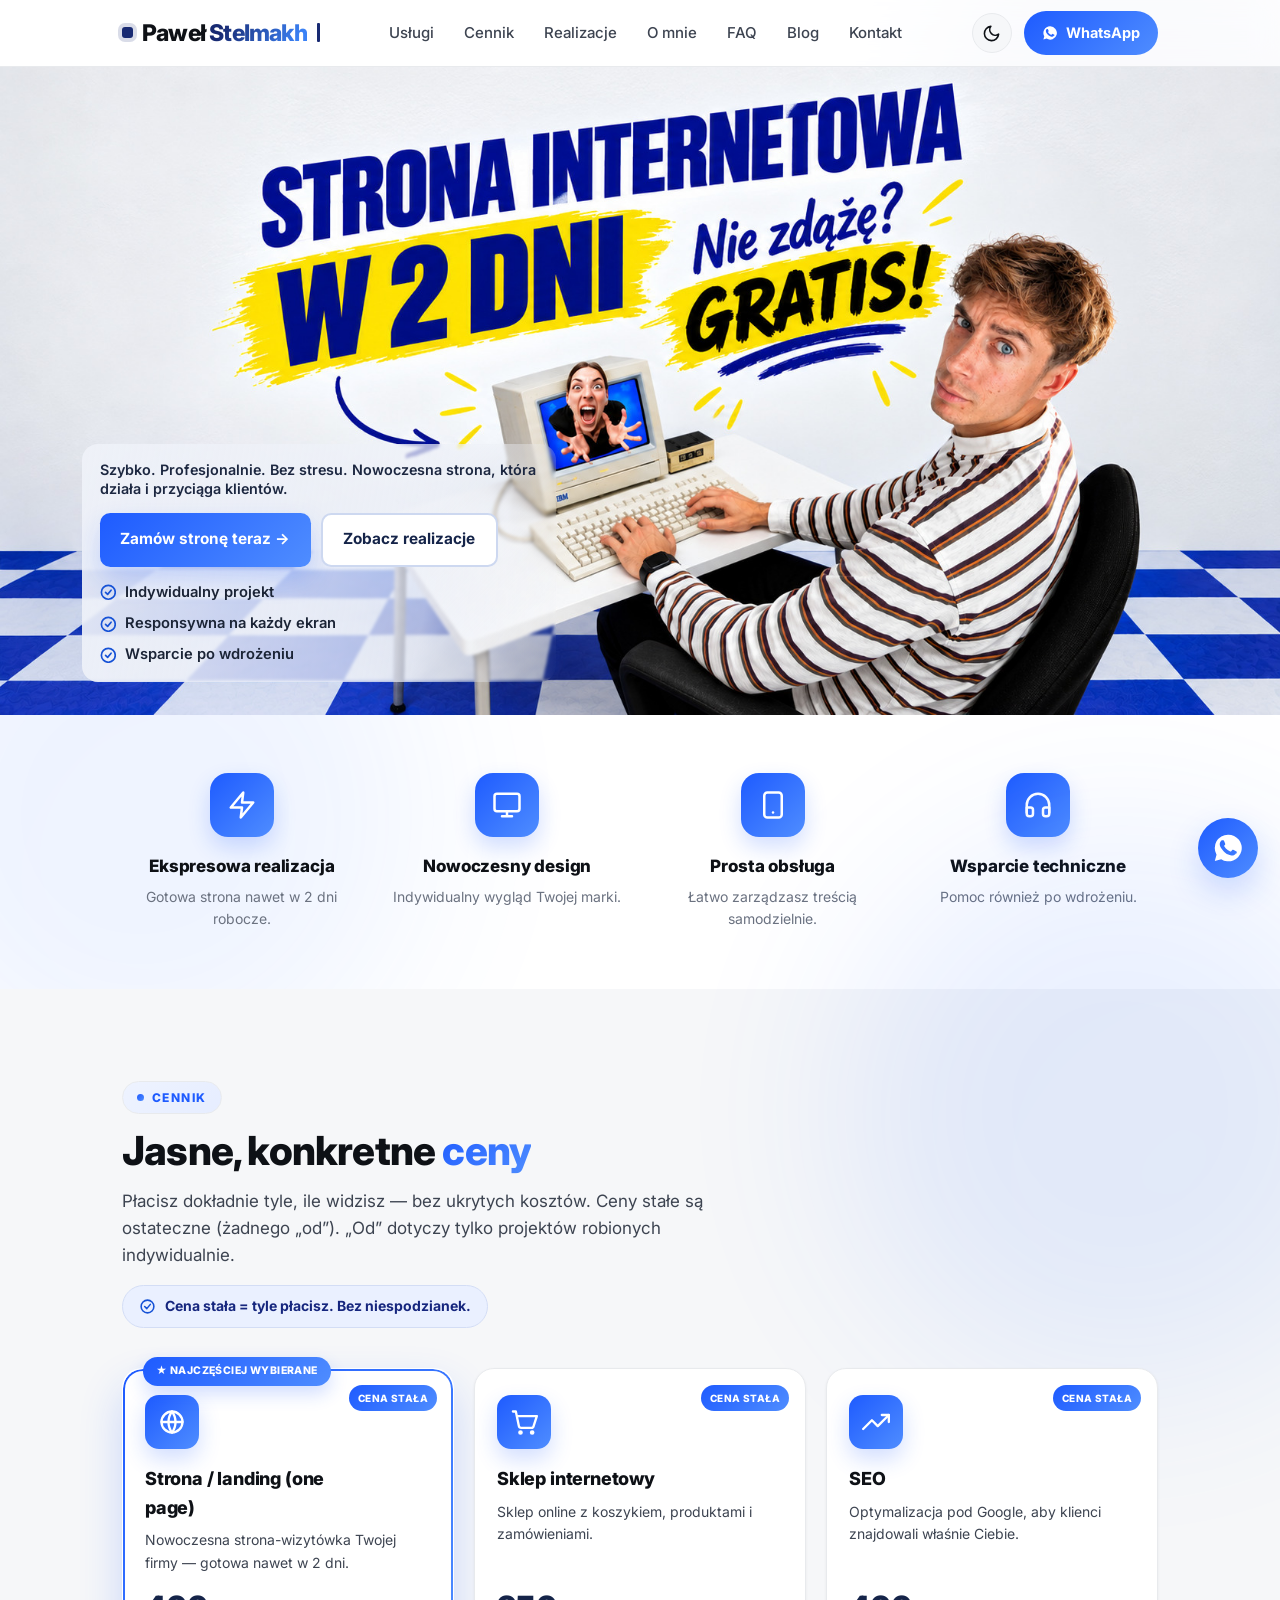
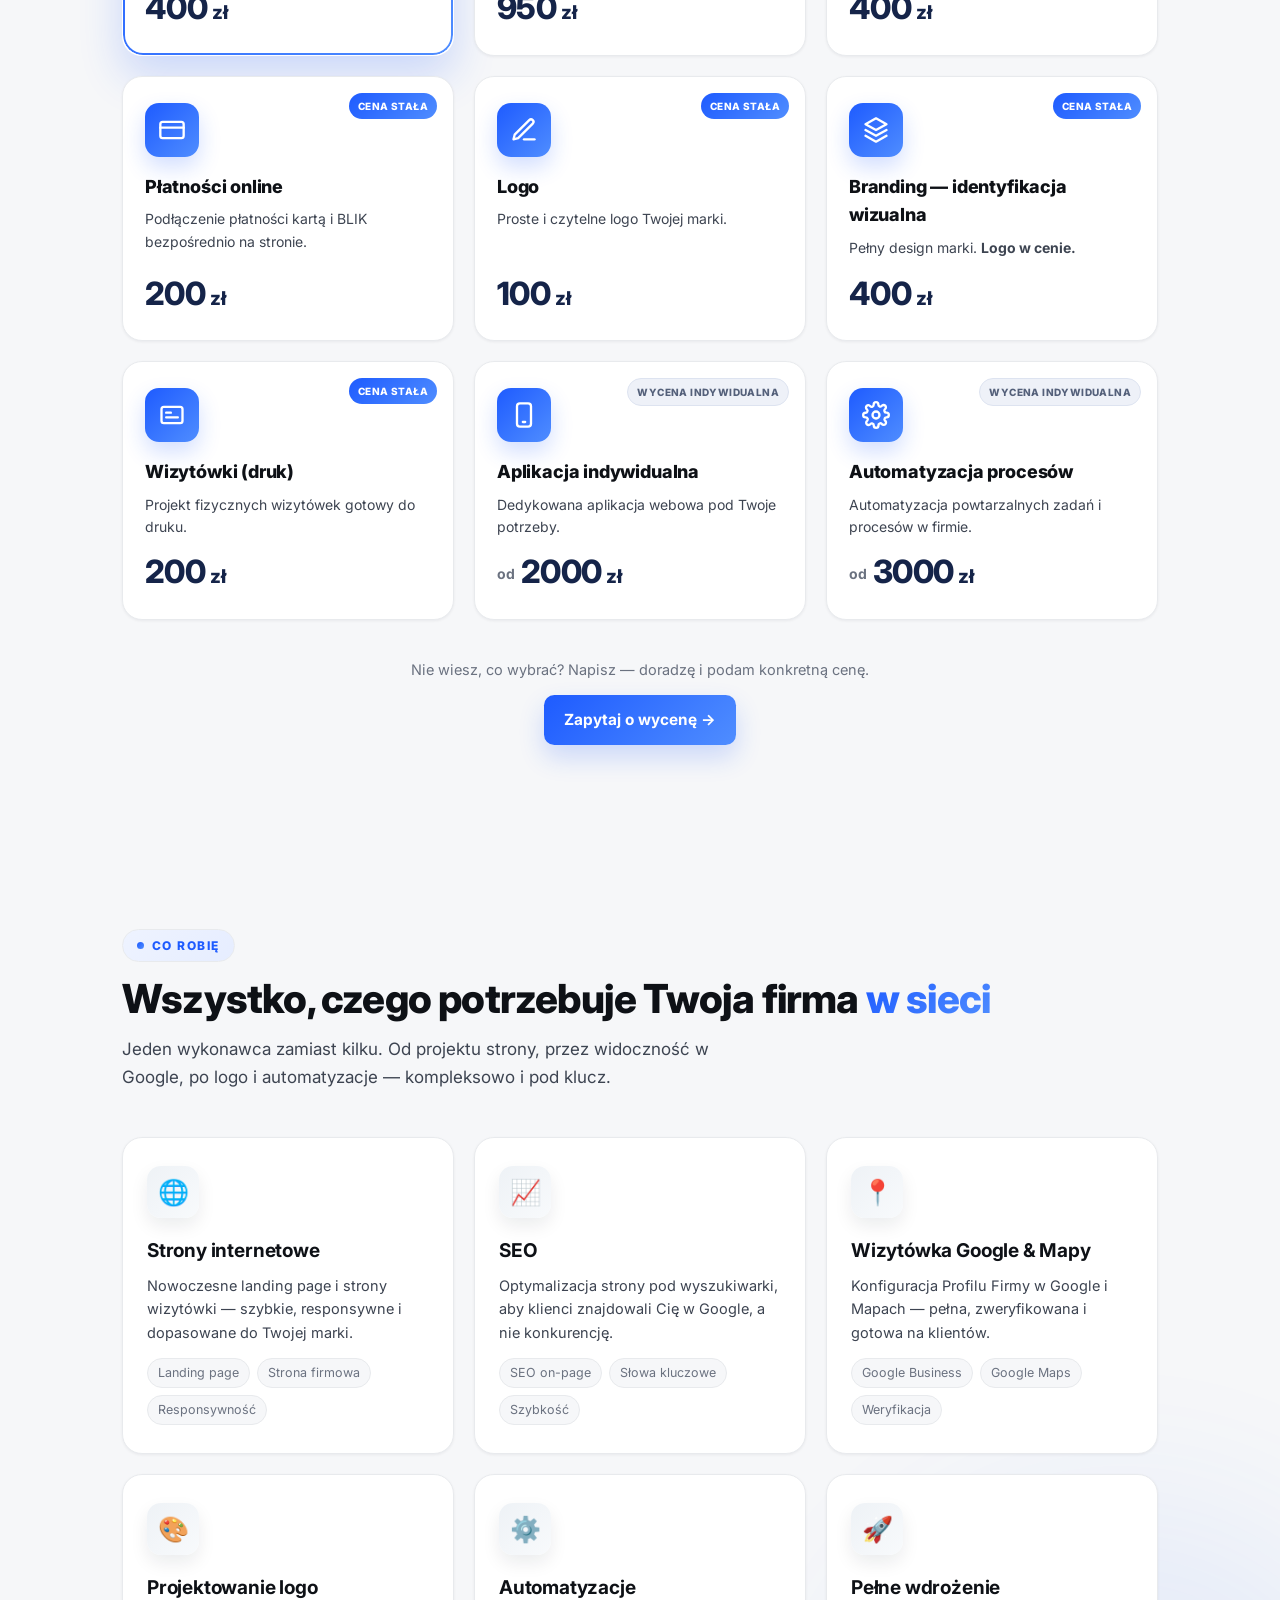
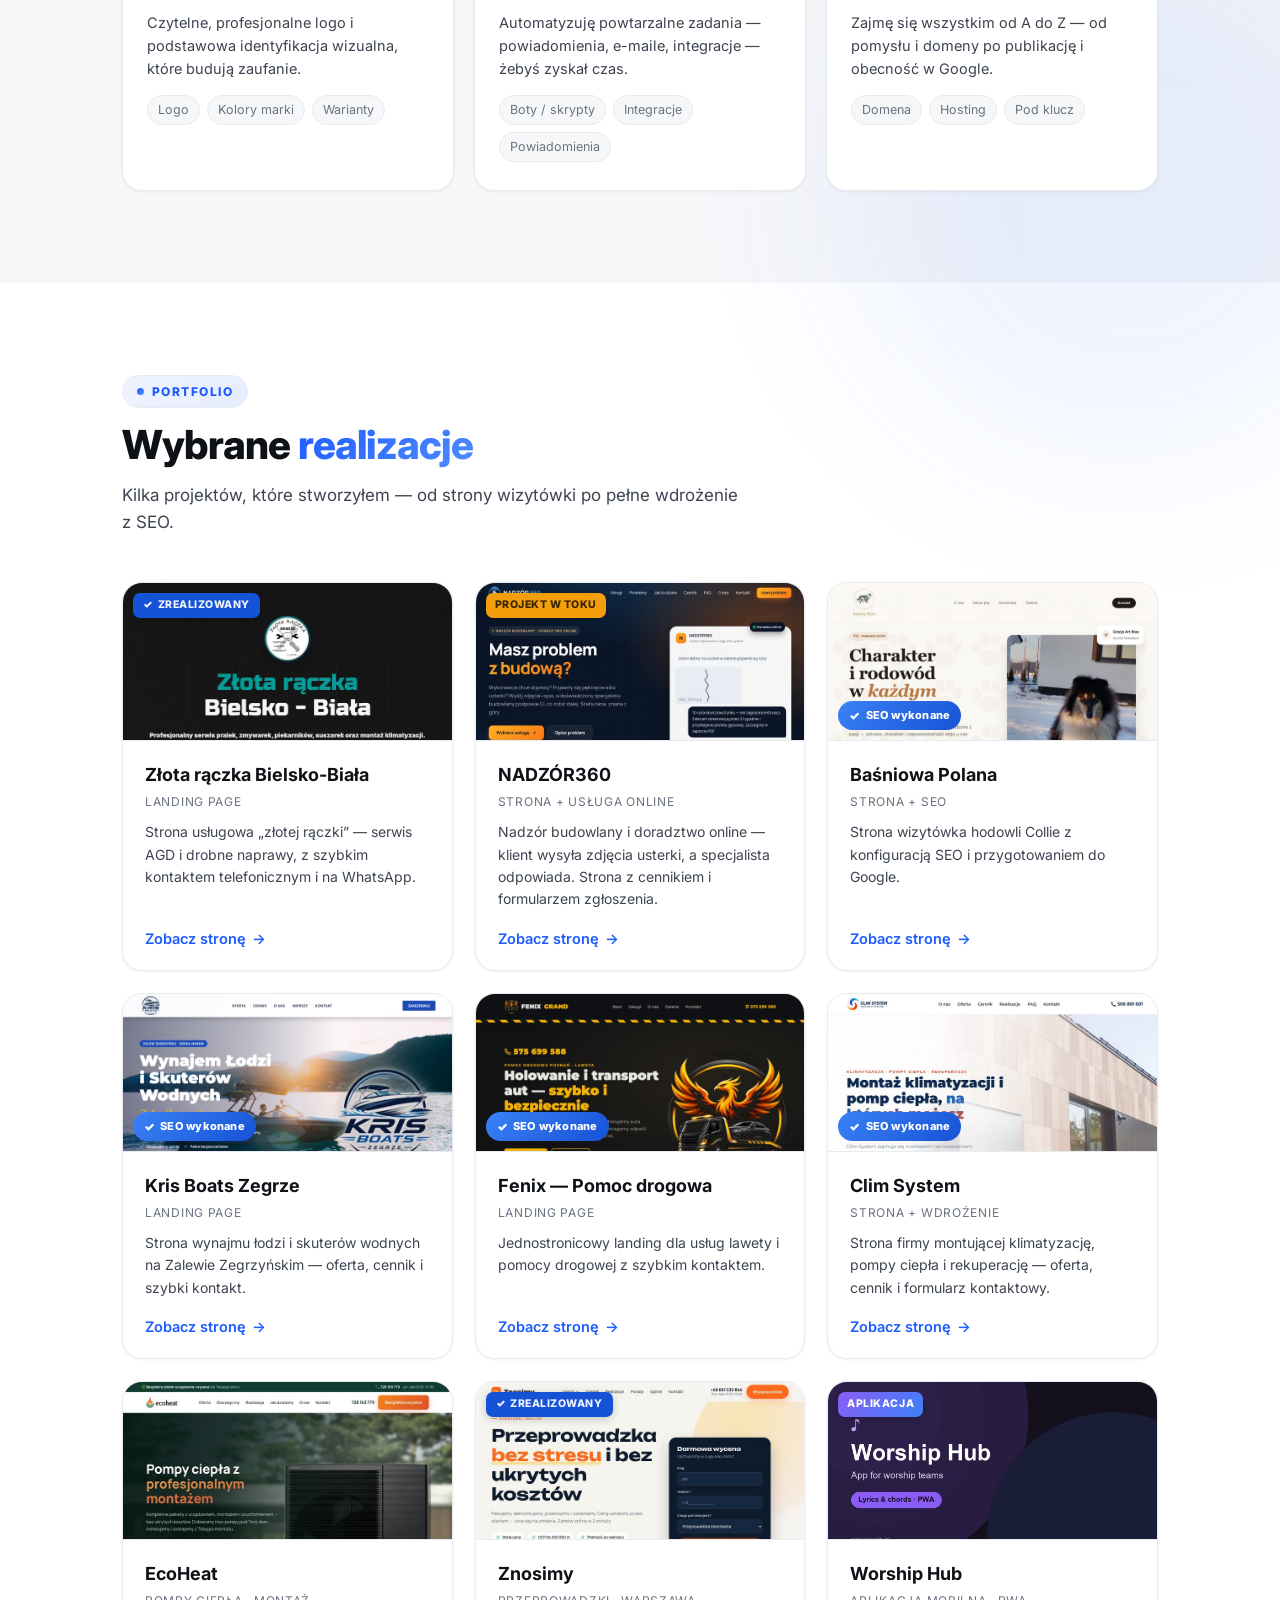
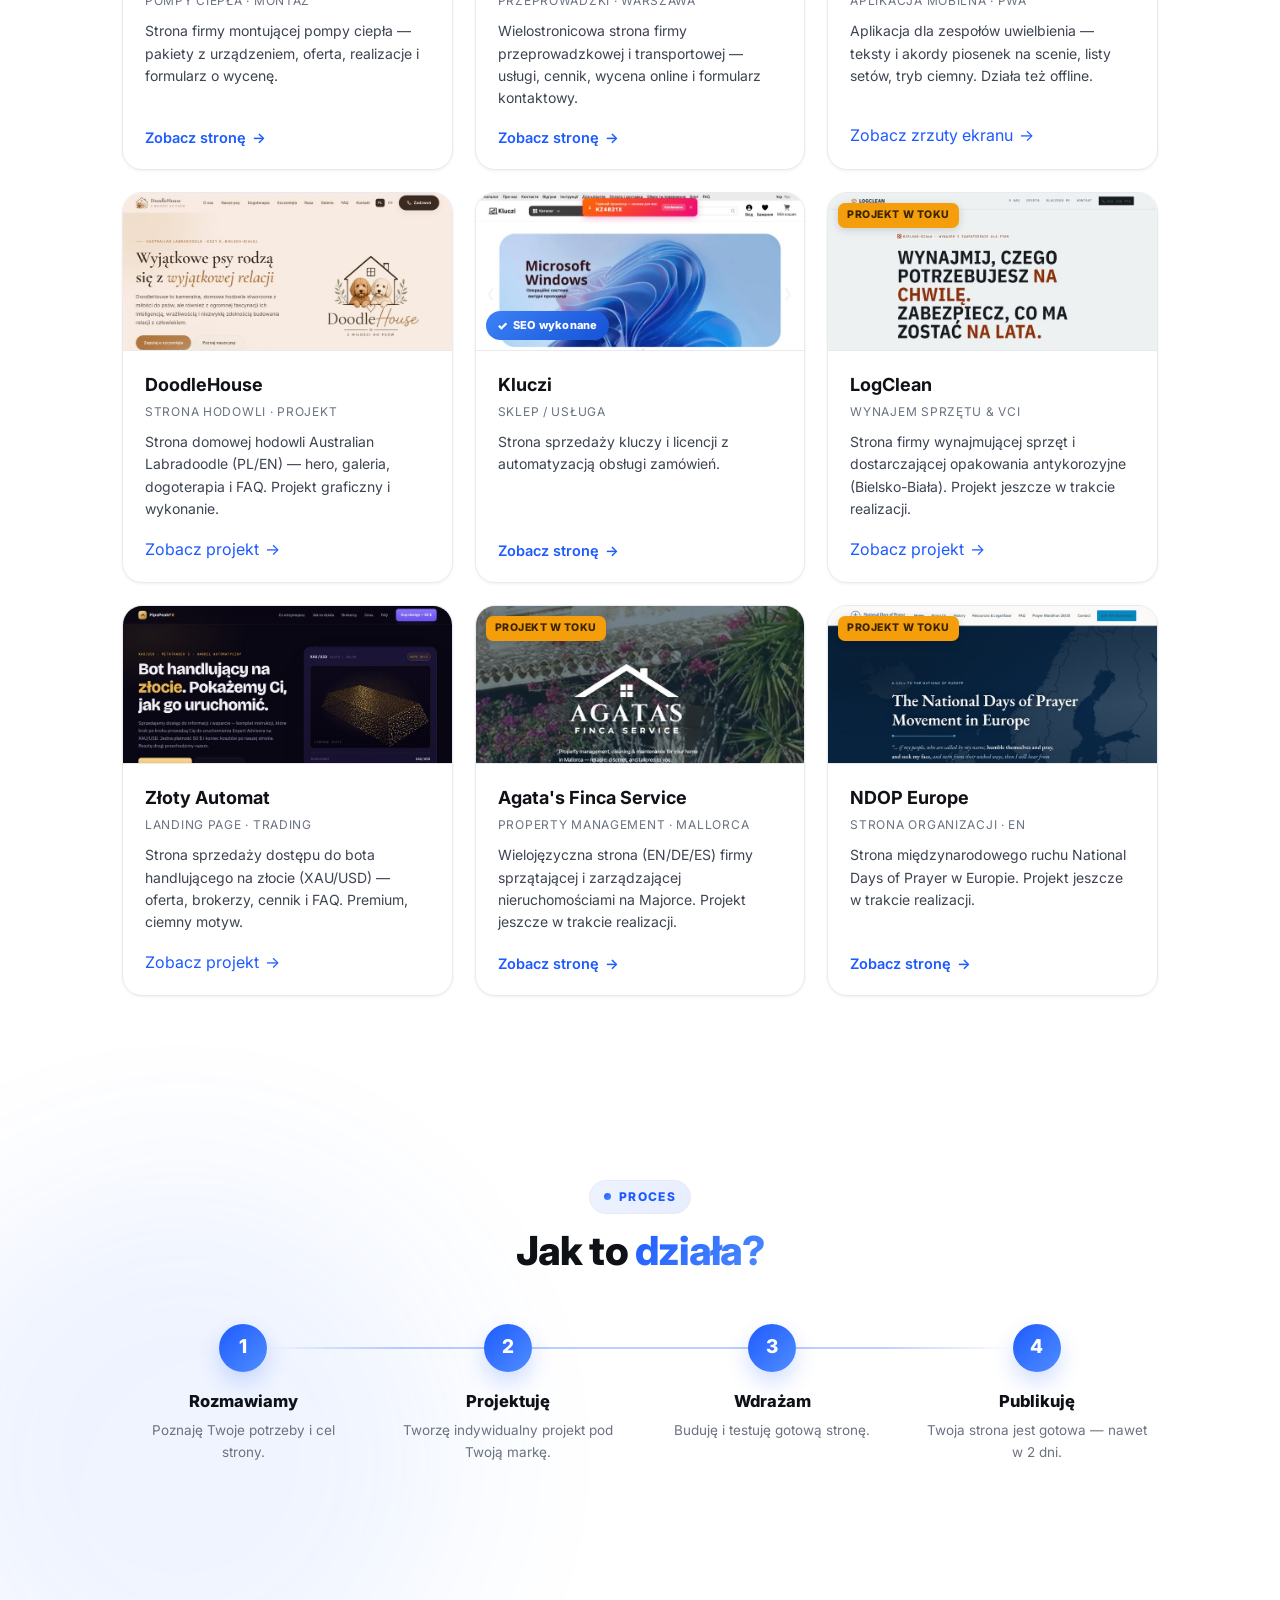
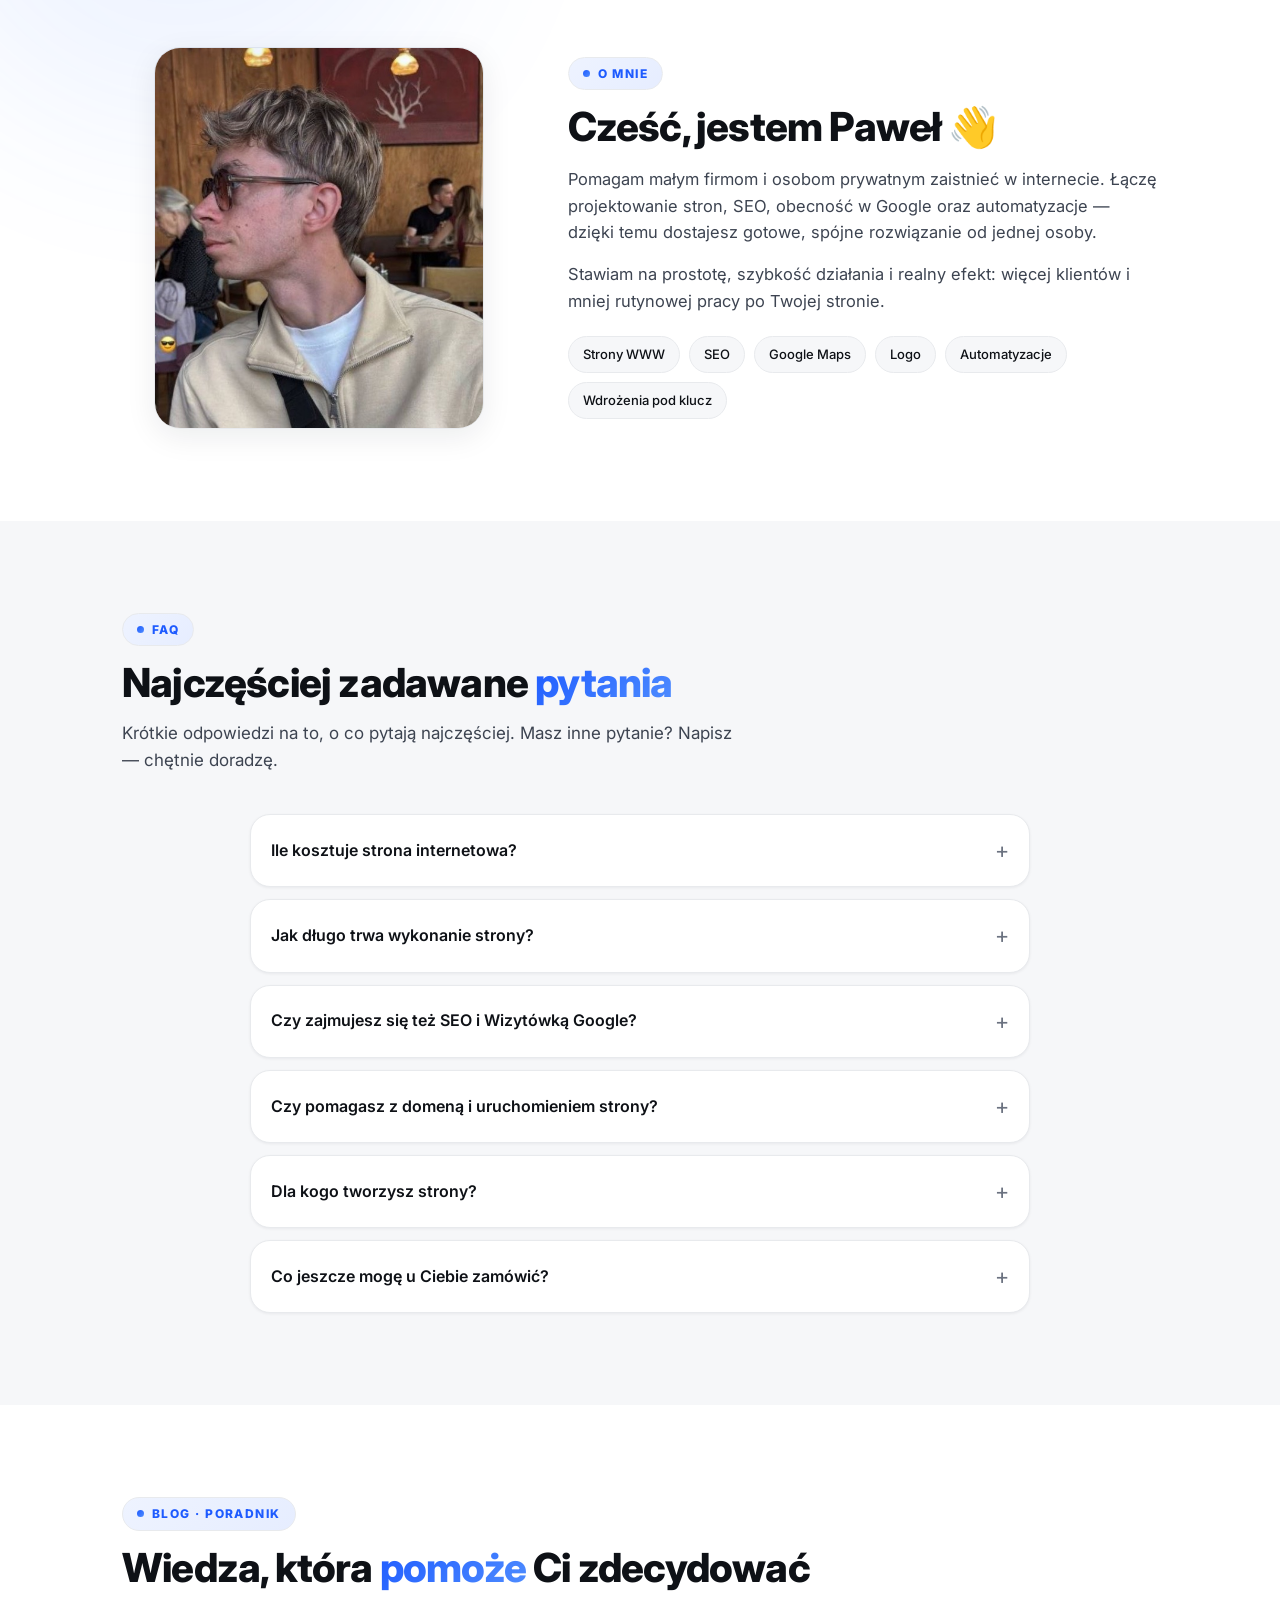
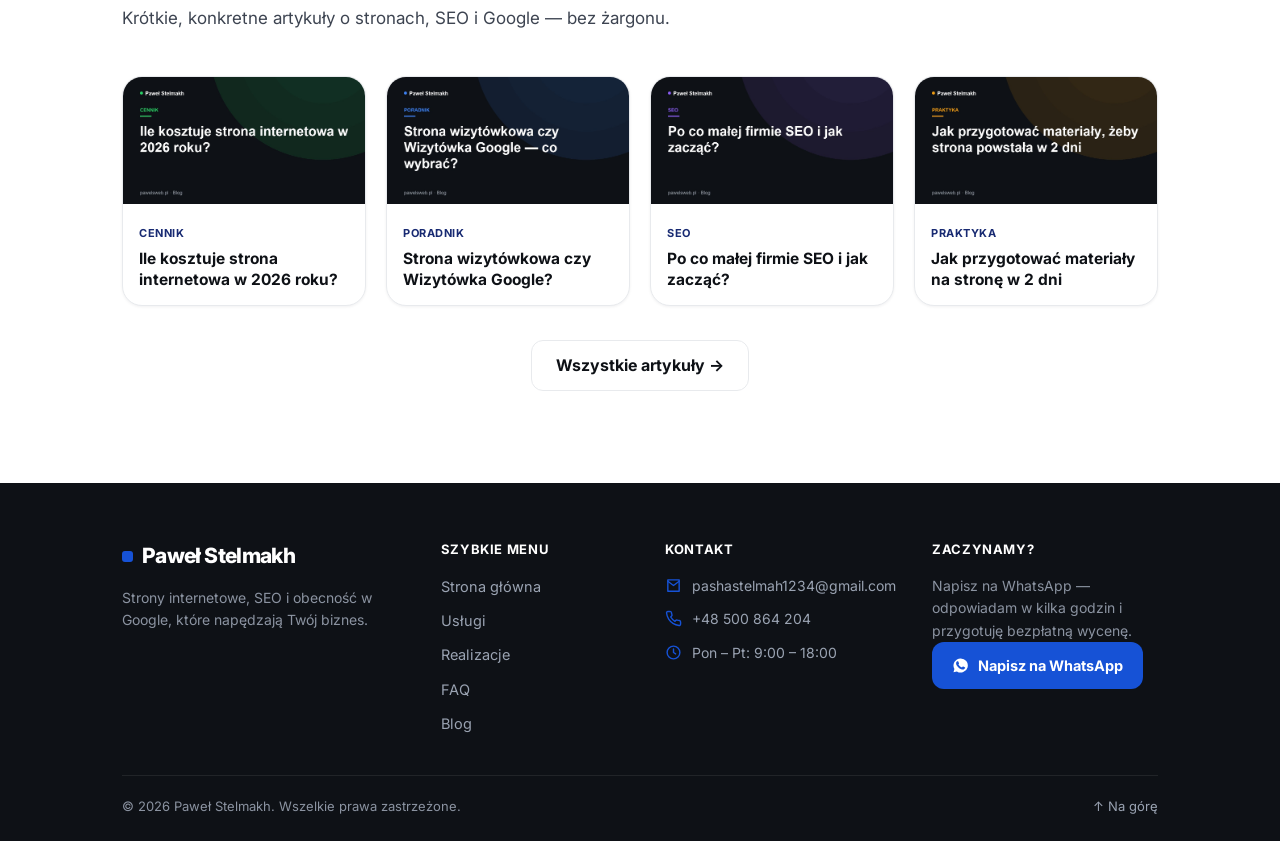
==== index.html @ 6e5b5b0d "Portfolio: dodaj 2 realizacje — Złota rączka Bielsko-Biała (Zrealizowany) i NADZÓR360 (Projekt w tok" ====
<!DOCTYPE html>
<html lang="pl">
<head>
<meta charset="UTF-8">
<meta name="viewport" content="width=device-width, initial-scale=1.0">
<title>Paweł — Strony internetowe, SEO, Google, Logo &amp; Automatyzacje</title>
<meta name="description" content="Tworzę nowoczesne strony internetowe, konfiguruję SEO i Wizytówkę Google, projektuję logo i wdrażam automatyzacje dla firm. Strona gotowa w 2 dni robocze — albo gratis.">
<meta name="author" content="Paweł">
<meta name="robots" content="index, follow, max-image-preview:large">
<meta name="theme-color" content="#0e1116">
<meta name="keywords" content="strony internetowe, tworzenie stron, landing page, SEO, Wizytówka Google, Profil Firmy Google, projektowanie logo, automatyzacje, strona wizytówkowa">
<meta name="googlebot" content="index, follow, max-snippet:-1, max-image-preview:large, max-video-preview:-1">
<meta name="geo.region" content="PL">
<meta name="geo.placename" content="Polska">
<link rel="canonical" href="https://pawelsweb.pl/">

<!-- Favicon -->
<link rel="icon" type="image/png" sizes="32x32" href="favicon-32.png">
<link rel="icon" type="image/png" sizes="192x192" href="favicon-192.png">
<link rel="apple-touch-icon" href="apple-touch-icon.png">
<link rel="manifest" href="site.webmanifest">

<!-- Open Graph -->
<meta property="og:type" content="website">
<meta property="og:url" content="https://pawelsweb.pl/">
<meta property="og:site_name" content="Paweł — Strony internetowe">
<meta property="og:locale" content="pl_PL">
<meta property="og:title" content="Paweł — Strony internetowe, SEO, Google, Logo, Automatyzacje">
<meta property="og:description" content="Nowoczesne strony i kompleksowa obecność Twojej firmy w internecie. Strona gotowa w 2 dni robocze — albo gratis.">
<meta property="og:image" content="https://pawelsweb.pl/shots/og-image.jpg">
<meta property="og:image:width" content="1200">
<meta property="og:image:height" content="630">
<meta property="og:image:alt" content="Paweł — strony internetowe, SEO, Google, logo, automatyzacje">

<!-- Twitter -->
<meta name="twitter:card" content="summary_large_image">
<meta name="twitter:title" content="Paweł — Strony internetowe, SEO, Google, Logo, Automatyzacje">
<meta name="twitter:description" content="Nowoczesne strony i kompleksowa obecność Twojej firmy w internecie. Strona w 2 dni robocze — albo gratis.">
<meta name="twitter:image" content="https://pawelsweb.pl/shots/og-image.jpg">

<link rel="preconnect" href="https://fonts.googleapis.com">
<link rel="preconnect" href="https://fonts.gstatic.com" crossorigin>
<link href="https://fonts.googleapis.com/css2?family=Inter:wght@400;500;600;700;800&display=swap" rel="stylesheet">

<script>
  // ustaw motyw przed renderem (bez migotania)
  (function(){
    try{
      var t = localStorage.getItem('theme');
      if(!t) t = window.matchMedia('(prefers-color-scheme: dark)').matches ? 'dark' : 'light';
      document.documentElement.setAttribute('data-theme', t);
    }catch(e){ document.documentElement.setAttribute('data-theme','light'); }
  })();
</script>

<style>
  :root{
    --bg:#ffffff;
    --bg-alt:#f6f7f9;
    --ink:#0e1116;
    --ink-soft:#3d4451;
    --muted:#6b7280;
    --border:#e8eaed;
    --brand:#111827;
    --accent:#182a72;        /* niebieski z banera */
    --accent-ink:#0e1116;
    --radius:18px;
    --shadow-sm:0 1px 3px rgba(16,24,40,.06);
    --shadow:0 8px 30px rgba(16,24,40,.08);
    --shadow-lg:0 20px 50px rgba(16,24,40,.12);
    --max:1080px;
  }

  *{box-sizing:border-box;margin:0;padding:0}
  html{scroll-behavior:smooth}
  body{
    font-family:'Inter',-apple-system,BlinkMacSystemFont,'Segoe UI',sans-serif;
    color:var(--ink);
    background:var(--bg);
    line-height:1.6;
    -webkit-font-smoothing:antialiased;
  }
  a{color:inherit;text-decoration:none}
  img{max-width:100%;display:block}
  .container{max-width:var(--max);margin:0 auto;padding:0 22px}
  section{padding:92px 0}

  .eyebrow{
    display:inline-block;font-size:13px;font-weight:600;letter-spacing:.14em;
    text-transform:uppercase;color:var(--muted);margin-bottom:14px;
  }
  h2.title{font-size:clamp(28px,4vw,40px);font-weight:800;letter-spacing:-.02em;line-height:1.15}
  .lead{color:var(--ink-soft);font-size:17px;max-width:620px;margin-top:14px}

  /* ---------- NAV ---------- */
  header.nav{
    position:sticky;top:0;z-index:50;
    background:rgba(255,255,255,.75);
    backdrop-filter:saturate(180%) blur(14px);
    border-bottom:1px solid var(--border);
  }
  .nav-inner{display:flex;align-items:center;justify-content:space-between;height:66px}
  .brand{font-weight:800;font-size:23px;letter-spacing:-.035em;display:flex;align-items:center;gap:9px;font-feature-settings:"ss01"}
  .brand .dot{width:11px;height:11px;border-radius:3px;background:var(--accent);box-shadow:0 0 0 4px rgba(24,42,114,.16);transform:rotate(0deg);transition:transform .3s}
  .brand:hover .dot{transform:rotate(45deg)}
  .brand .name .sur{background:linear-gradient(115deg,#182a72 15%,#3b82f6 90%);-webkit-background-clip:text;background-clip:text;color:transparent}
  .brand .caret{width:3px;height:19px;border-radius:1px;background:var(--accent);margin-left:1px;animation:caretBlink 1.15s infinite}
  @keyframes caretBlink{0%,46%{opacity:1}54%,100%{opacity:0}}
  @media (prefers-reduced-motion: reduce){.brand .caret{animation:none;opacity:1}}
  .nav-links{display:flex;gap:30px;font-size:15px;font-weight:500}
  .nav-links a{color:var(--ink-soft);transition:color .15s}
  .nav-links a:hover{color:var(--ink)}
  .nav-cta{
    display:inline-flex;align-items:center;gap:8px;
    background:var(--accent);color:#ffffff;font-weight:700;font-size:14.5px;
    padding:10px 18px;border-radius:999px;transition:transform .15s,box-shadow .15s;
  }
  .nav-cta:hover{transform:translateY(-1px);box-shadow:0 8px 20px rgba(24,42,114,.35)}
  @media(max-width:760px){.nav-links{display:none}}

  /* ---------- HERO ---------- */
  .hero{padding:96px 0 84px;position:relative;overflow:hidden}
  .hero::before{
    content:"";position:absolute;inset:0;z-index:-1;
    background:
      radial-gradient(60% 60% at 80% 0%, rgba(24,42,114,.10), transparent 60%),
      radial-gradient(50% 50% at 0% 20%, rgba(59,130,246,.08), transparent 60%);
  }
  .hero-grid{display:grid;grid-template-columns:1.15fr .85fr;gap:48px;align-items:center}
  .badge{
    display:inline-flex;align-items:center;gap:8px;font-size:13px;font-weight:600;
    color:var(--ink-soft);background:var(--bg-alt);border:1px solid var(--border);
    padding:7px 14px;border-radius:999px;margin-bottom:22px;
  }
  .badge .pulse{width:8px;height:8px;border-radius:50%;background:var(--accent);box-shadow:0 0 0 0 rgba(24,42,114,.6);animation:pulse 2s infinite}
  @keyframes pulse{70%{box-shadow:0 0 0 8px rgba(24,42,114,0)}100%{box-shadow:0 0 0 0 rgba(24,42,114,0)}}

  .hero h1{font-size:clamp(34px,5.4vw,58px);font-weight:800;letter-spacing:-.03em;line-height:1.05}
  .hero h1 .hl{background:linear-gradient(120deg,#111827,#182a72);-webkit-background-clip:text;background-clip:text;color:transparent}
  .hero p.sub{color:var(--ink-soft);font-size:18px;margin-top:20px;max-width:520px}

  .hero-actions{display:flex;flex-wrap:wrap;gap:14px;margin-top:32px}
  .btn{
    display:inline-flex;align-items:center;gap:10px;font-weight:700;font-size:16px;
    padding:15px 26px;border-radius:14px;transition:transform .15s,box-shadow .15s;
  }
  .btn-primary{background:var(--accent);color:#ffffff}
  .btn-primary:hover{transform:translateY(-2px);box-shadow:0 12px 28px rgba(24,42,114,.4)}
  .btn-ghost{background:var(--bg-alt);color:var(--ink);border:1px solid var(--border)}
  .btn-ghost:hover{transform:translateY(-2px);box-shadow:var(--shadow-sm)}

  .hero-stats{display:flex;gap:34px;margin-top:40px}
  .hero-stats .n{font-size:26px;font-weight:800;letter-spacing:-.02em}
  .hero-stats .l{font-size:13px;color:var(--muted)}

  .hero-card{
    background:var(--bg);border:1px solid var(--border);border-radius:24px;
    box-shadow:var(--shadow-lg);padding:26px;transform:rotate(1.2deg);
  }
  .hero-card .row{display:flex;align-items:center;gap:13px;padding:13px 0;border-bottom:1px dashed var(--border)}
  .hero-card .row:last-child{border-bottom:0}
  .hero-card .ic{width:40px;height:40px;border-radius:11px;background:var(--bg-alt);display:flex;align-items:center;justify-content:center;font-size:19px;flex:none}
  .hero-card .rt{font-weight:600;font-size:15px}
  .hero-card .rd{font-size:12.5px;color:var(--muted)}
  @media(max-width:860px){
    .hero-grid{grid-template-columns:1fr}
    .hero-card{transform:none;margin-top:12px}
    .hero-stats{gap:26px}
  }

  /* ---------- HERO (nowy, grafika) ---------- */
  .hero-shell{max-width:1200px;margin:0 auto;padding:28px 20px 0}
  .hero-photo-full{width:100%;height:auto;display:block;border-radius:18px;box-shadow:0 12px 34px rgba(16,24,40,.12)}
  @media(max-width:600px){.hero-shell{padding:16px 14px 0}.hero-photo-full{border-radius:12px}}
  .hero-cta2{background:#182a72;padding:22px 0;margin-top:26px}
  .hero-cta2 .container{display:flex;align-items:center;justify-content:center;gap:18px;flex-wrap:wrap}
  .btn-sticker{display:inline-flex;align-items:center;gap:10px;background:#ffdd2d;color:#182a72;font-weight:800;font-size:17px;padding:15px 26px;border-radius:15px;border:3px solid #0c1640;box-shadow:5px 5px 0 #0c1640;text-decoration:none;transition:transform .12s,box-shadow .12s}
  .btn-sticker:hover{transform:translate(-2px,-2px);box-shadow:7px 7px 0 #0c1640}
  .btn-ghost2{color:#fff;font-weight:800;font-size:15.5px;border:2.5px solid #fff;padding:13px 22px;border-radius:13px;text-decoration:none;transition:background .15s}
  .btn-ghost2:hover{background:rgba(255,255,255,.12)}
  .cta-note2{color:#c9d0f0;font-size:15px;width:100%;text-align:center;margin-top:2px}
  .checker2{height:20px;background:repeating-conic-gradient(#0825a3 0% 25%, #fff 0% 50%) 0 0/20px 20px}

  /* ---------- USŁUGI ---------- */
  #uslugi{background:var(--bg-alt)}
  .grid{display:grid;grid-template-columns:repeat(3,1fr);gap:20px;margin-top:46px}
  @media(max-width:900px){.grid{grid-template-columns:repeat(2,1fr)}}
  @media(max-width:560px){.grid{grid-template-columns:1fr}}
  .card{
    background:var(--bg);border:1px solid var(--border);border-radius:var(--radius);
    padding:28px 24px;box-shadow:var(--shadow-sm);
    transition:transform .18s,box-shadow .18s,border-color .18s;
  }
  .card:hover{transform:translateY(-4px);box-shadow:var(--shadow);border-color:#dfe3e8}
  .card .ic{
    width:52px;height:52px;border-radius:14px;display:flex;align-items:center;justify-content:center;
    font-size:25px;background:linear-gradient(135deg,#eef2f6,#f8fafc);margin-bottom:18px;
  }
  .card h3{font-size:19px;font-weight:700;letter-spacing:-.01em}
  .card p{color:var(--ink-soft);font-size:14.5px;margin-top:8px}
  .card ul{list-style:none;margin-top:14px;display:flex;flex-wrap:wrap;gap:7px}
  .card ul li{font-size:12.5px;color:var(--muted);background:var(--bg-alt);border:1px solid var(--border);padding:4px 10px;border-radius:999px}

  /* ---------- REALIZACJE ---------- */
  .work-grid{display:grid;grid-template-columns:repeat(3,1fr);gap:22px;margin-top:46px}
  @media(max-width:900px){.work-grid{grid-template-columns:1fr}}
  .work{
    border:1px solid var(--border);border-radius:var(--radius);overflow:hidden;
    background:var(--bg);box-shadow:var(--shadow-sm);
    transition:transform .18s,box-shadow .18s;display:flex;flex-direction:column;
  }
  .work:hover{transform:translateY(-4px);box-shadow:var(--shadow)}
  .work .thumb{height:158px;overflow:hidden;position:relative;background:var(--bg-alt);border-bottom:1px solid var(--border)}
  .work .thumb .wip{position:absolute;top:10px;left:10px;z-index:2;background:#f59e0b;color:#3a2600;font-size:10.5px;font-weight:800;text-transform:uppercase;letter-spacing:.05em;padding:4px 9px;border-radius:7px;box-shadow:0 2px 8px rgba(0,0,0,.15)}
  .work .thumb .app-badge{position:absolute;top:10px;left:10px;z-index:2;background:linear-gradient(135deg,#8b5cf6,#3b82f6);color:#fff;font-size:10.5px;font-weight:800;text-transform:uppercase;letter-spacing:.05em;padding:4px 9px;border-radius:7px;box-shadow:0 2px 8px rgba(0,0,0,.2)}
  .work .thumb .done{position:absolute;top:10px;left:10px;z-index:2;display:inline-flex;align-items:center;gap:5px;background:#1652d6;color:#eef4ff;font-size:10.5px;font-weight:800;text-transform:uppercase;letter-spacing:.05em;padding:4px 10px;border-radius:7px;box-shadow:0 2px 8px rgba(0,0,0,.2)}
  .work .thumb .done::before{content:"✓";font-weight:900}
  .work .thumb .seo{position:absolute;bottom:10px;left:10px;z-index:2;display:inline-flex;align-items:center;gap:5px;background:linear-gradient(135deg,#3b82f6,#1652d6);color:#ffffff;font-size:11px;font-weight:800;letter-spacing:.02em;padding:5px 11px;border-radius:999px;white-space:nowrap;animation:seoGlow 2.2s ease-in-out infinite}
  .work .thumb .seo::before{content:"✓";font-size:12px;font-weight:900}
  @keyframes seoGlow{0%,100%{box-shadow:0 0 7px 1px rgba(59,130,246,.5),0 2px 8px rgba(0,0,0,.28)}50%{box-shadow:0 0 20px 5px rgba(59,130,246,.92),0 2px 8px rgba(0,0,0,.28)}}
  @media (prefers-reduced-motion: reduce){.work .thumb .seo{animation:none}}
  .work .thumb img{width:100%;height:100%;object-fit:cover;object-position:top center;display:block;transition:transform .4s ease}
  .work:hover .thumb img{transform:scale(1.04)}
  .work .body{padding:20px 22px;flex:1;display:flex;flex-direction:column}
  .work h3{font-size:18px;font-weight:700}
  .work .tag{font-size:12px;color:var(--muted);text-transform:uppercase;letter-spacing:.06em;margin-top:2px}
  .work p{color:var(--ink-soft);font-size:14px;margin-top:10px;flex:1}
  .work .link{margin-top:16px;font-weight:600;font-size:14.5px;color:var(--ink);display:inline-flex;gap:6px;align-items:center}
  .work .link .ar{transition:transform .18s}
  .work:hover .link .ar{transform:translateX(4px)}
  .work .thumb.zoomable{cursor:zoom-in;position:relative}
  .work .thumb.zoomable::after{content:"⤢";position:absolute;top:10px;right:10px;width:30px;height:30px;border-radius:8px;background:rgba(14,17,22,.62);color:#fff;font-size:15px;display:flex;align-items:center;justify-content:center;opacity:0;transition:opacity .18s}
  .work:hover .thumb.zoomable::after{opacity:1}
  .link.as-btn{background:none;border:0;padding:0;font:inherit;cursor:pointer}

  /* ---------- Lightbox (przewijalny podgląd całej strony) ---------- */
  .lb{position:fixed;inset:0;z-index:100;display:none;overflow-y:auto;-webkit-overflow-scrolling:touch;background:rgba(14,17,22,.9);backdrop-filter:blur(3px);padding:62px 16px 44px}
  .lb.open{display:block}
  .lb figure{margin:0 auto;max-width:900px}
  .lb img{width:100%;height:auto;display:block;border-radius:12px;box-shadow:0 20px 60px rgba(0,0,0,.5)}
  .lb figcaption{color:#cfd3d9;font-size:13.5px;text-align:center;margin-top:14px}
  .lb-hint{position:fixed;top:20px;left:50%;transform:translateX(-50%);color:#cfd3d9;font-size:12.5px;background:rgba(255,255,255,.08);border:1px solid rgba(255,255,255,.16);padding:5px 13px;border-radius:999px;z-index:101;pointer-events:none}
  .lb-close{position:fixed;top:16px;right:20px;width:44px;height:44px;border-radius:50%;border:1px solid rgba(255,255,255,.25);background:rgba(20,24,30,.7);color:#fff;font-size:22px;cursor:pointer;display:flex;align-items:center;justify-content:center;transition:background .15s;z-index:101}
  .lb-close:hover{background:rgba(255,255,255,.2)}

  /* ---------- Galeria zrzutów (aplikacja) ---------- */
  .gal{position:fixed;inset:0;z-index:110;display:none;align-items:center;justify-content:center;background:rgba(10,12,16,.93);backdrop-filter:blur(4px)}
  .gal.open{display:flex}
  .gal-img{max-height:86vh;max-width:calc(100% - 130px);width:auto;height:auto;border-radius:22px;box-shadow:0 30px 80px rgba(0,0,0,.6)}
  .gal-close{position:fixed;top:16px;right:20px;width:44px;height:44px;border-radius:50%;border:1px solid rgba(255,255,255,.25);background:rgba(20,24,30,.7);color:#fff;font-size:22px;cursor:pointer;display:flex;align-items:center;justify-content:center;z-index:111}
  .gal-nav{position:fixed;top:50%;transform:translateY(-50%);width:52px;height:52px;border-radius:50%;border:1px solid rgba(255,255,255,.22);background:rgba(20,24,30,.7);color:#fff;font-size:26px;cursor:pointer;display:flex;align-items:center;justify-content:center;z-index:111;transition:background .15s}
  .gal-nav:hover{background:rgba(255,255,255,.18)}
  .gal-prev{left:18px}.gal-next{right:18px}
  .gal-counter{position:fixed;bottom:22px;left:50%;transform:translateX(-50%);color:#cfd3d9;font-size:13.5px;font-weight:600;background:rgba(255,255,255,.08);border:1px solid rgba(255,255,255,.16);padding:5px 14px;border-radius:999px;z-index:111}
  @media(max-width:600px){.gal-img{max-width:calc(100% - 84px)}.gal-prev{left:6px}.gal-next{right:6px}.gal-nav{width:44px;height:44px;font-size:22px}}
  @media (prefers-reduced-motion: reduce){.gal-nav,.gal-close{transition:none}}

  /* ---------- O MNIE ---------- */
  .about-grid{display:grid;grid-template-columns:.8fr 1.2fr;gap:52px;align-items:center}
  @media(max-width:860px){.about-grid{grid-template-columns:1fr;gap:32px}}
  .avatar{
    width:100%;max-width:330px;height:auto;border-radius:26px;margin:0 auto;
    display:block;border:1px solid var(--border);box-shadow:var(--shadow);
  }
  .about p{color:var(--ink-soft);font-size:16.5px;margin-top:16px}
  .about .pills{display:flex;flex-wrap:wrap;gap:9px;margin-top:22px}
  .about .pills span{font-size:13px;font-weight:500;background:var(--bg-alt);border:1px solid var(--border);padding:7px 14px;border-radius:999px}

  /* ---------- GWARANCJA ---------- */
  .guarantee{
    background:linear-gradient(135deg,#0c1640,#182a72);color:#fff;
    border-radius:26px;padding:44px 40px;position:relative;overflow:hidden;
    box-shadow:var(--shadow-lg);
  }
  .guarantee::before{
    content:"";position:absolute;inset:0;z-index:0;
    background:radial-gradient(60% 90% at 100% 0%, rgba(24,42,114,.28), transparent 60%);
  }
  .guarantee>*{position:relative;z-index:1}
  .guarantee .g-eyebrow{
    display:inline-flex;align-items:center;gap:8px;font-size:12.5px;font-weight:700;
    letter-spacing:.1em;text-transform:uppercase;color:#cddbff;
    background:rgba(24,42,114,.12);border:1px solid rgba(24,42,114,.3);
    padding:6px 14px;border-radius:999px;margin-bottom:18px;
  }
  .guarantee h2{font-size:clamp(24px,3.4vw,34px);font-weight:800;letter-spacing:-.02em;line-height:1.18;max-width:720px}
  .guarantee h2 .g-hl{color:#ffdd2d}
  .guarantee .g-sub{color:#cdd8ff;font-size:16px;margin-top:12px;max-width:620px}
  .g-list{list-style:none;display:grid;grid-template-columns:1fr 1fr;gap:12px 26px;margin:26px 0 22px;max-width:760px}
  @media(max-width:620px){.g-list{grid-template-columns:1fr}}
  .g-list li{display:flex;align-items:flex-start;gap:11px;font-size:15px;color:#eaf0ff}
  .g-list li svg{flex:none;margin-top:2px}
  .g-fine{font-size:12.5px;color:#98a6d8;margin-top:4px}
  .g-price{
    display:flex;align-items:baseline;flex-wrap:wrap;gap:6px 12px;margin-top:24px;
    background:rgba(255,255,255,.06);border:1px solid rgba(24,42,114,.25);
    border-radius:16px;padding:18px 22px;max-width:620px;
  }
  .g-price .amount{font-size:34px;font-weight:800;letter-spacing:-.02em;color:#fff}
  .g-price .amount b{color:#ffdd2d}
  .g-price .for{font-size:15px;color:#cdd8ff}
  .g-price .more{flex-basis:100%;font-size:13.5px;color:#98a6d8;margin-top:2px}
  .guarantee .g-cta{
    display:inline-flex;align-items:center;gap:10px;margin-top:26px;
    background:var(--accent);color:#ffffff;font-weight:700;font-size:16px;
    padding:14px 26px;border-radius:14px;transition:transform .15s,box-shadow .15s;
  }
  .guarantee .g-cta:hover{transform:translateY(-2px);box-shadow:0 14px 30px rgba(24,42,114,.4)}

  /* ---------- CTA ---------- */
  #kontakt{background:var(--brand);color:#fff}
  #kontakt .title{color:#fff}
  #kontakt .lead{color:#c4cad3;margin-left:auto;margin-right:auto}
  .cta-box{text-align:center;max-width:640px;margin:0 auto}
  .cta-actions{display:flex;flex-wrap:wrap;gap:14px;justify-content:center;margin-top:32px}
  .btn-wa{background:var(--accent);color:#ffffff}
  .btn-wa:hover{transform:translateY(-2px);box-shadow:0 14px 30px rgba(24,42,114,.45)}
  .btn-mail{background:rgba(255,255,255,.08);color:#fff;border:1px solid rgba(255,255,255,.18)}
  .btn-mail:hover{transform:translateY(-2px);background:rgba(255,255,255,.14)}

  /* ---------- Formularz kontaktowy ---------- */
  .lead-form{max-width:560px;margin:34px auto 0;text-align:left;display:flex;flex-direction:column;gap:12px}
  .lead-form .hp{position:absolute;left:-9999px;opacity:0}
  .lf-row{display:flex;gap:12px}
  @media(max-width:560px){.lf-row{flex-direction:column}}
  .lead-form input,.lead-form select,.lead-form textarea{
    width:100%;font:inherit;font-size:15px;color:#fff;
    background:rgba(255,255,255,.06);border:1px solid rgba(255,255,255,.16);
    border-radius:12px;padding:13px 15px;outline:none;transition:border-color .15s,background .15s}
  .lead-form input::placeholder,.lead-form textarea::placeholder{color:#9aa2ad}
  .lead-form select{color:#cfd3d9}
  .lead-form option{color:#111}
  .lead-form input:focus,.lead-form select:focus,.lead-form textarea:focus{border-color:var(--accent);background:rgba(255,255,255,.09)}
  .lead-form textarea{resize:vertical;min-height:98px}
  .lf-submit{background:var(--accent);color:#ffffff;font-weight:700;font-size:16px;border:0;border-radius:13px;padding:15px;cursor:pointer;transition:transform .15s,box-shadow .15s}
  .lf-submit:hover{transform:translateY(-2px);box-shadow:0 12px 28px rgba(24,42,114,.4)}
  .lf-submit:disabled{opacity:.6;cursor:default;transform:none;box-shadow:none}
  .lf-status{font-size:14px;min-height:20px;text-align:center;margin-top:2px}
  .lf-status.ok{color:#ffdd2d}
  .lf-status.err{color:#fca5a5}
  .lf-or{color:#9aa2ad;font-size:14px;margin-top:18px}
  .lf-or a{color:#182a72;font-weight:600}

  /* ---------- FOOTER ---------- */
  footer.site{background:var(--brand);color:#8b93a1;padding:26px 0;border-top:1px solid rgba(255,255,255,.08)}
  footer.site .fin{display:flex;justify-content:space-between;align-items:center;flex-wrap:wrap;gap:12px;font-size:13.5px}
  footer.site a:hover{color:#fff}

  /* ---------- Floating WhatsApp ---------- */
  .fab{
    position:fixed;right:22px;bottom:22px;z-index:60;
    width:60px;height:60px;border-radius:50%;background:var(--accent);
    display:flex;align-items:center;justify-content:center;
    box-shadow:0 10px 30px rgba(24,42,114,.5);transition:transform .18s;
  }
  .fab:hover{transform:scale(1.08)}
  .fab svg{width:32px;height:32px;fill:#fff}

  /* ---------- FAQ ---------- */
  #faq{background:var(--bg-alt)}
  .faq-list{max-width:780px;margin:40px auto 0;display:flex;flex-direction:column;gap:12px}
  .faq-item{background:var(--bg);border:1px solid var(--border);border-radius:14px;overflow:hidden;box-shadow:var(--shadow-sm)}
  .faq-item summary{list-style:none;cursor:pointer;padding:18px 20px;font-weight:600;font-size:16px;display:flex;align-items:center;justify-content:space-between;gap:14px}
  .faq-item summary::-webkit-details-marker{display:none}
  .faq-item summary::after{content:"+";font-size:22px;font-weight:400;color:var(--muted);flex:none;transition:transform .2s}
  .faq-item[open] summary::after{transform:rotate(45deg)}
  .faq-item .faq-a{padding:0 20px 18px;color:var(--ink-soft);font-size:15px;line-height:1.65}
  .faq-item .faq-a a{color:var(--ink);border-bottom:1px solid var(--border)}

  /* ---------- Blog (teaser na stronie głównej) ---------- */
  .hb-grid{display:grid;grid-template-columns:repeat(4,1fr);gap:20px;margin-top:44px}
  @media(max-width:900px){.hb-grid{grid-template-columns:repeat(2,1fr)}}
  @media(max-width:520px){.hb-grid{grid-template-columns:1fr}}
  .hb-card{border:1px solid var(--border);border-radius:16px;overflow:hidden;background:var(--bg);box-shadow:var(--shadow-sm);text-decoration:none;color:inherit;display:flex;flex-direction:column;transition:transform .18s,box-shadow .18s}
  .hb-card:hover{transform:translateY(-4px);box-shadow:var(--shadow)}
  .hb-card img{aspect-ratio:1200/630;object-fit:cover;width:100%;height:auto}
  .hb-card .b{padding:15px 16px;flex:1}
  .hb-card .cat{font-size:11px;font-weight:700;letter-spacing:.05em;text-transform:uppercase;color:var(--accent)}
  .hb-card h3{font-size:15.5px;font-weight:700;line-height:1.3;margin-top:5px}
  .hb-more{text-align:center;margin-top:34px}
  .hb-more a{display:inline-flex;align-items:center;gap:8px;font-weight:700;color:var(--ink);border:1px solid var(--border);padding:12px 24px;border-radius:12px;text-decoration:none;transition:box-shadow .15s,transform .15s}
  .hb-more a:hover{transform:translateY(-2px);box-shadow:var(--shadow-sm)}

  /* reveal */
  .reveal{opacity:0;transform:translateY(22px);transition:opacity .6s ease,transform .6s ease}
  .reveal.in{opacity:1;transform:none}
  /* kaskadowe opóźnienie kart w siatce */
  .grid .reveal:nth-child(1),.work-grid .reveal:nth-child(1){transition-delay:.00s}
  .grid .reveal:nth-child(2),.work-grid .reveal:nth-child(2){transition-delay:.08s}
  .grid .reveal:nth-child(3),.work-grid .reveal:nth-child(3){transition-delay:.16s}
  .grid .reveal:nth-child(4){transition-delay:.24s}
  .grid .reveal:nth-child(5){transition-delay:.32s}
  .grid .reveal:nth-child(6){transition-delay:.40s}

  /* ---------- MARQUEE (biegnący pasek) ---------- */
  .marquee{
    background:var(--brand);color:#fff;overflow:hidden;padding:18px 0;
    -webkit-mask-image:linear-gradient(90deg,transparent,#000 8%,#000 92%,transparent);
    mask-image:linear-gradient(90deg,transparent,#000 8%,#000 92%,transparent);
  }
  .marquee-track{display:flex;width:max-content;animation:marquee 26s linear infinite}
  .marquee:hover .marquee-track{animation-play-state:paused}
  .marquee-track span{
    display:inline-flex;align-items:center;gap:14px;font-size:20px;font-weight:700;
    letter-spacing:-.01em;padding:0 26px;white-space:nowrap;
  }
  .marquee-track span b{color:var(--accent)}
  @keyframes marquee{to{transform:translateX(-50%)}}

  /* ---------- Parallax blobs (tło) ---------- */
  .blob{position:fixed;border-radius:50%;filter:blur(60px);z-index:-2;pointer-events:none;opacity:.5;will-change:transform,translate}
  .blob.b1{width:420px;height:420px;background:rgba(24,42,114,.18);top:-80px;right:-60px;animation:blobA 24s ease-in-out infinite}
  .blob.b2{width:360px;height:360px;background:rgba(59,130,246,.16);top:40%;left:-120px;animation:blobB 30s ease-in-out infinite}
  .blob.b3{width:300px;height:300px;background:rgba(139,92,246,.14);bottom:8%;right:-40px;animation:blobA 27s ease-in-out infinite}
  @keyframes blobA{0%,100%{transform:translate(0,0) scale(1)}50%{transform:translate(40px,50px) scale(1.15)}}
  @keyframes blobB{0%,100%{transform:translate(0,0) scale(1)}50%{transform:translate(-46px,-38px) scale(1.12)}}

  @media (prefers-reduced-motion: reduce){
    .marquee-track{animation:none}
    .blob{display:none}
    .reveal{transition:none}
  }

  /* ================= REDESIGN (styl makieta) ================= */
  /* ---- HERO v2 (overlay — dokładnie jak makieta) ---- */
  .hero2{position:relative;background:#eceff6;overflow:hidden;padding:0}
  .hero2 .hero-stage{position:relative;width:100%;max-width:1680px;margin:0 auto}
  .hero2 .hero-bg{width:100%;height:auto;display:block}
  .hero2 .h-eyebrow{position:absolute;left:6.4%;top:6%;z-index:3;font-size:clamp(9px,1vw,15px);font-weight:800;letter-spacing:.14em;text-transform:uppercase;color:#16267e}
  .hero2 .hero-copy{position:absolute;left:6.4%;bottom:5%;width:min(37%,480px);z-index:3;background:linear-gradient(100deg,rgba(238,241,248,.95),rgba(238,241,248,.7) 72%,rgba(238,241,248,0));border-radius:16px;padding:clamp(11px,1.2vw,18px) clamp(13px,1.4vw,20px);backdrop-filter:blur(1.5px)}
  .hero2 .h-sub{color:#1c2740;font-size:clamp(11px,1.12vw,17px);font-weight:600;line-height:1.36}
  .hero2 .h-actions{display:flex;flex-wrap:wrap;gap:clamp(7px,.8vw,12px);margin-top:clamp(9px,1.1vw,16px)}
  .hero2 .h-checks{list-style:none;display:flex;flex-direction:column;gap:clamp(4px,.6vw,9px);margin-top:clamp(9px,1.1vw,16px)}
  .hero2 .h-checks li{display:flex;align-items:center;gap:clamp(6px,.7vw,10px);font-size:clamp(10px,1.15vw,17px);font-weight:600;color:#1b2436}
  .hero2 .h-checks li svg{flex:none;width:clamp(14px,1.3vw,19px);height:clamp(14px,1.3vw,19px)}
  .btn2{display:inline-flex;align-items:center;gap:9px;font-weight:700;font-size:clamp(11px,1.2vw,16px);padding:clamp(9px,1vw,15px) clamp(14px,1.6vw,26px);border-radius:clamp(8px,.8vw,13px);transition:transform .15s,box-shadow .15s;cursor:pointer;text-decoration:none;white-space:nowrap}
  .btn2-primary{background:#1652d6;color:#fff;box-shadow:0 10px 24px rgba(22,82,214,.32)}
  .btn2-primary:hover{transform:translateY(-2px);box-shadow:0 14px 30px rgba(22,82,214,.42)}
  .btn2-outline{background:#fff;color:#152449;border:2px solid #cdd8f0}
  .btn2-outline:hover{transform:translateY(-2px);border-color:#1652d6;color:#1652d6}
  @media(max-width:820px){
    .hero2{padding-bottom:32px}
    .hero2 .h-eyebrow{position:static;display:block;text-align:center;margin:22px auto 4px;padding:0 20px;font-size:12px}
    .hero2 .hero-copy{position:static;width:auto;max-width:600px;margin:0 auto;padding:0 20px;bottom:auto;left:auto}
    .hero2 .h-sub{font-size:16px;text-align:center;max-width:520px;margin:0 auto}
    .hero2 .h-actions{justify-content:center;gap:12px;margin-top:20px}
    .hero2 .h-checks{align-items:center;gap:9px;margin-top:20px}
    .hero2 .h-checks li{font-size:15px}
    .hero2 .h-checks li svg{width:19px;height:19px}
    .hero2 .btn2{font-size:15px;padding:13px 22px;border-radius:12px}
  }

  /* ---- FEATURES (4 ikony) ---- */
  .features{background:#fff;padding:58px 0}
  .features .fgrid{display:grid;grid-template-columns:repeat(4,1fr);gap:26px;max-width:var(--max);margin:0 auto;padding:0 22px}
  @media(max-width:820px){.features .fgrid{grid-template-columns:repeat(2,1fr);gap:32px 20px}}
  @media(max-width:440px){.features .fgrid{grid-template-columns:1fr}}
  .feat{text-align:center}
  .feat .fic{width:64px;height:64px;margin:0 auto 16px;border-radius:18px;background:#eaf0ff;display:flex;align-items:center;justify-content:center}
  .feat .fic svg{width:30px;height:30px;fill:none;stroke:#1652d6;stroke-width:2;stroke-linecap:round;stroke-linejoin:round}
  .feat h3{font-size:17px;font-weight:800;letter-spacing:-.01em}
  .feat p{color:var(--muted);font-size:14px;margin-top:6px}

  /* ---- SHOWCASE + STATS ---- */
  .showcase{background:var(--bg-alt)}
  .sc-grid{display:grid;grid-template-columns:1fr 1fr;gap:54px;align-items:center}
  @media(max-width:880px){.sc-grid{grid-template-columns:1fr;gap:36px}}
  .sc-copy h2{font-size:clamp(26px,3.6vw,38px);font-weight:800;letter-spacing:-.02em;line-height:1.12}
  .sc-copy p{color:var(--ink-soft);font-size:16.5px;margin-top:16px;max-width:440px}
  .sc-copy .btn2{margin-top:26px}
  .sc-stats{display:flex;gap:34px;margin-top:34px;flex-wrap:wrap}
  .sc-stats .s{border-left:3px solid #dfe6f6;padding-left:14px}
  .sc-stats .s .n{font-size:30px;font-weight:800;color:#1652d6;letter-spacing:-.02em;line-height:1}
  .sc-stats .s .l{font-size:13px;color:var(--muted);margin-top:6px}
  .browser{border-radius:16px;overflow:hidden;box-shadow:var(--shadow-lg);border:1px solid var(--border);background:#fff}
  .browser .bar{height:38px;background:#f1f3f7;border-bottom:1px solid var(--border);display:flex;align-items:center;gap:7px;padding:0 14px}
  .browser .bar i{width:11px;height:11px;border-radius:50%;background:#d5d9e0}
  .browser img{width:100%;height:auto;display:block}

  /* ---- STEPS (Jak to działa) ---- */
  .steps{background:#fff;text-align:center}
  .steps .st-grid{display:grid;grid-template-columns:repeat(4,1fr);gap:22px;margin-top:50px}
  @media(max-width:820px){.steps .st-grid{grid-template-columns:repeat(2,1fr);gap:36px 20px}}
  @media(max-width:440px){.steps .st-grid{grid-template-columns:1fr}}
  .step{position:relative}
  .step .num{width:48px;height:48px;margin:0 auto;border-radius:50%;background:#eaf0ff;color:#1652d6;font-weight:800;font-size:19px;display:flex;align-items:center;justify-content:center;position:relative;z-index:1}
  .step h3{font-size:16.5px;font-weight:800;margin-top:16px}
  .step p{color:var(--muted);font-size:13.5px;margin-top:6px;max-width:220px;margin-left:auto;margin-right:auto}
  .step:not(:last-child)::after{content:"→";position:absolute;top:14px;right:-16px;color:#c3cfe8;font-size:22px;font-weight:700}
  @media(max-width:820px){.step:not(:last-child)::after{display:none}}

  /* ---- FOOTER v2 ---- */
  footer.site2{background:#0e1116;color:#8b93a1;padding:56px 0 24px}
  footer.site2 .fgrid{display:grid;grid-template-columns:1.5fr 1fr 1.1fr 1.2fr;gap:36px}
  @media(max-width:820px){footer.site2 .fgrid{grid-template-columns:1fr 1fr;gap:30px}}
  @media(max-width:460px){footer.site2 .fgrid{grid-template-columns:1fr}}
  footer.site2 .fb-brand{font-weight:800;font-size:21px;color:#fff;display:flex;align-items:center;gap:9px;letter-spacing:-.03em}
  footer.site2 .fb-brand .dot{width:11px;height:11px;border-radius:3px;background:#1652d6}
  footer.site2 p.tag{margin-top:14px;font-size:14px;max-width:270px;line-height:1.6}
  footer.site2 h4{color:#fff;font-size:13px;font-weight:700;letter-spacing:.05em;text-transform:uppercase;margin-bottom:15px}
  footer.site2 ul{list-style:none;display:flex;flex-direction:column;gap:11px;font-size:14.5px}
  footer.site2 a{color:#9aa3b2}
  footer.site2 a:hover{color:#fff}
  footer.site2 .contact li{display:flex;align-items:flex-start;gap:10px;font-size:14px;color:#9aa3b2}
  footer.site2 .contact svg{flex:none;margin-top:2px;stroke:#1652d6;fill:none;stroke-width:2}
  footer.site2 .fcta{display:inline-flex;align-items:center;gap:9px;background:#1652d6;color:#fff;font-weight:700;font-size:14.5px;padding:12px 20px;border-radius:12px;transition:transform .15s}
  footer.site2 .fcta:hover{transform:translateY(-2px)}
  footer.site2 .fbottom{border-top:1px solid rgba(255,255,255,.08);margin-top:40px;padding-top:20px;display:flex;justify-content:space-between;flex-wrap:wrap;gap:12px;font-size:13px}

  /* ---- CENNIK ---- */
  #cennik{background:var(--bg-alt)}
  .cennik-note{display:inline-flex;align-items:center;gap:9px;margin-top:16px;background:#eaf0ff;border:1px solid #d3ddf5;color:#16267e;font-weight:700;font-size:14px;padding:9px 16px;border-radius:999px}
  .cennik-note svg{flex:none;stroke:#1652d6;fill:none;stroke-width:2.2}
  .price-grid{display:grid;grid-template-columns:repeat(3,1fr);gap:20px;margin-top:40px}
  @media(max-width:900px){.price-grid{grid-template-columns:repeat(2,1fr)}}
  @media(max-width:560px){.price-grid{grid-template-columns:1fr}}
  .price-card{position:relative;background:#fff;border:1px solid var(--border);border-radius:16px;padding:26px 22px;box-shadow:var(--shadow-sm);display:flex;flex-direction:column;transition:transform .18s,box-shadow .18s,border-color .18s}
  .price-card:hover{transform:translateY(-4px);box-shadow:var(--shadow);border-color:#cdd8f0}
  .price-card .pic{width:54px;height:54px;border-radius:14px;background:#eaf0ff;display:flex;align-items:center;justify-content:center;margin-bottom:16px}
  .price-card .pic svg{width:28px;height:28px;fill:none;stroke:#1652d6;stroke-width:2;stroke-linecap:round;stroke-linejoin:round}
  .price-card h3{font-size:18px;font-weight:800;letter-spacing:-.01em;padding-right:60px}
  .price-card p{color:var(--ink-soft);font-size:14px;margin-top:7px;flex:1}
  .price-card .amount{margin-top:18px;display:flex;align-items:baseline;gap:5px}
  .price-card .amount .od{font-size:14px;font-weight:700;color:var(--muted);align-self:center;margin-right:1px}
  .price-card .amount .v{font-size:32px;font-weight:800;color:#152449;letter-spacing:-.02em;line-height:1}
  .price-card .amount .cur{font-size:19px;font-weight:800;color:#152449}
  .price-tag{position:absolute;top:16px;right:16px;font-size:10px;font-weight:800;text-transform:uppercase;letter-spacing:.04em;padding:5px 9px;border-radius:999px;white-space:nowrap}
  .price-tag.fix{background:#1652d6;color:#fff}
  .price-tag.ind{background:#eef1f8;color:#54607a;border:1px solid #dde3f0}
  .cennik-cta{display:flex;flex-wrap:wrap;align-items:center;justify-content:center;gap:14px;margin-top:38px;text-align:center}
  .cennik-cta .note{color:var(--muted);font-size:14.5px;width:100%}

  /* ---- Przełącznik motywu ---- */
  .nav-right{display:flex;align-items:center;gap:12px}
  .theme-toggle{width:40px;height:40px;border-radius:50%;border:1px solid var(--border);background:var(--bg-alt);color:var(--ink);display:flex;align-items:center;justify-content:center;cursor:pointer;flex:none;transition:transform .15s,background .15s,border-color .15s}
  .theme-toggle:hover{transform:translateY(-1px);border-color:var(--accent)}
  .theme-toggle svg{width:19px;height:19px;fill:none;stroke:currentColor;stroke-width:2;stroke-linecap:round;stroke-linejoin:round}
  .theme-toggle .ic-sun{display:none}
  :root[data-theme="dark"] .theme-toggle .ic-sun{display:block}
  :root[data-theme="dark"] .theme-toggle .ic-moon{display:none}

  /* ================= DARK MODE ================= */
  :root[data-theme="dark"]{
    --bg:#121821;
    --bg-alt:#0d131b;
    --ink:#eef2f8;
    --ink-soft:#c0c9d6;
    --muted:#8a95a6;
    --border:#26303d;
    --brand:#0a0e14;
    --accent:#2f5bff;
    --shadow-sm:0 1px 3px rgba(0,0,0,.5);
    --shadow:0 10px 30px rgba(0,0,0,.55);
    --shadow-lg:0 24px 60px rgba(0,0,0,.65);
  }
  :root[data-theme="dark"] header.nav{background:rgba(16,21,29,.82);border-bottom-color:#232c39}
  :root[data-theme="dark"] .hero2{background:#0d131b}
  :root[data-theme="dark"] .hero2 .hero-copy{background:linear-gradient(100deg,rgba(12,17,25,.92),rgba(12,17,25,.66) 72%,rgba(12,17,25,0))}
  :root[data-theme="dark"] .hero2 .h-sub{color:#d7deea}
  :root[data-theme="dark"] .hero2 .h-checks li{color:#e7ecf4}
  :root[data-theme="dark"] .hero2 .h-eyebrow{color:#8fb0ff}
  :root[data-theme="dark"] .btn2-outline{background:#182130;color:#e8edf6;border-color:#31405a}
  :root[data-theme="dark"] .btn2-outline:hover{border-color:#3b6bff;color:#9db8ff}
  :root[data-theme="dark"] .features,
  :root[data-theme="dark"] .steps{background:#0d131b}
  :root[data-theme="dark"] .feat .fic,
  :root[data-theme="dark"] .price-card .pic,
  :root[data-theme="dark"] .step .num{background:#1a2536}
  :root[data-theme="dark"] .step .num{color:#8fb0ff}
  :root[data-theme="dark"] .feat .fic svg,
  :root[data-theme="dark"] .price-card .pic svg{stroke:#8fb0ff}
  :root[data-theme="dark"] .price-card{background:#141c28;border-color:#26303d}
  :root[data-theme="dark"] .price-card .amount .v,
  :root[data-theme="dark"] .price-card .amount .cur{color:#eef2f8}
  :root[data-theme="dark"] .price-tag.ind{background:#1a2230;color:#aab6c8;border-color:#2b3646}
  :root[data-theme="dark"] .cennik-note{background:#16203a;border-color:#2a3a5c;color:#9db8ff}
  :root[data-theme="dark"] .cennik-note svg{stroke:#8fb0ff}
  :root[data-theme="dark"] .card .ic{background:linear-gradient(135deg,#1b2434,#141b26)}
  :root[data-theme="dark"] .theme-toggle{background:#1a2230;border-color:#2b3646}

  /* ================= MODERN POLISH ================= */
  :root{
    --grad:linear-gradient(135deg,#1e5bff,#4f8dff);
    --grad-soft:linear-gradient(135deg,#eef3ff,#e6edff);
    --glow:rgba(30,91,255,.20);
    --ring:rgba(30,91,255,.30);
  }
  :root[data-theme="dark"]{
    --grad:linear-gradient(135deg,#3b6bff,#7aa0ff);
    --grad-soft:linear-gradient(135deg,#17223a,#141c2e);
    --glow:rgba(70,120,255,.30);
    --ring:rgba(90,140,255,.40);
  }

  /* akcentowy tekst w nagłówkach */
  .gr{background:var(--grad);-webkit-background-clip:text;background-clip:text;color:transparent}

  /* eyebrow jako pigułka z kropką */
  .eyebrow{display:inline-flex;align-items:center;gap:8px;background:var(--grad-soft);color:#1e5bff;border:1px solid var(--border);padding:6px 14px;border-radius:999px;font-size:12px;font-weight:800;letter-spacing:.12em}
  .eyebrow::before{content:"";width:7px;height:7px;border-radius:50%;background:var(--grad);flex:none}
  :root[data-theme="dark"] .eyebrow{color:#9db8ff}

  /* kafelki ikon w gradiencie */
  .feat .fic,.price-card .pic{background:var(--grad);box-shadow:0 10px 22px var(--glow)}
  .feat .fic svg,.price-card .pic svg{stroke:#fff}
  :root[data-theme="dark"] .feat .fic,:root[data-theme="dark"] .price-card .pic{background:var(--grad)}
  :root[data-theme="dark"] .feat .fic svg,:root[data-theme="dark"] .price-card .pic svg{stroke:#fff}
  .step .num{background:var(--grad);color:#fff;box-shadow:0 10px 22px var(--glow)}
  :root[data-theme="dark"] .step .num{background:var(--grad);color:#fff}
  .card .ic{box-shadow:0 8px 18px rgba(16,24,40,.08);transition:transform .2s ease}
  .card:hover .ic{transform:scale(1.06) rotate(-3deg)}
  .feat .fic,.card .ic,.price-card .pic{transition:transform .2s ease,box-shadow .2s ease}
  .feat:hover .fic,.price-card:hover .pic{transform:translateY(-3px) scale(1.05)}

  /* karty: większy promień, unoszenie + świetlista poświata */
  .card,.price-card,.feat,.work,.hb-card,.faq-item{border-radius:20px;transition:transform .22s ease,box-shadow .22s ease,border-color .22s ease}
  .card:hover,.price-card:hover,.work:hover,.hb-card:hover{transform:translateY(-6px);box-shadow:0 22px 44px var(--glow),0 6px 16px rgba(16,24,40,.06);border-color:transparent}

  /* karta „najczęściej wybierane” z gradientową ramką */
  .price-card.popular{border-color:transparent;box-shadow:0 20px 44px var(--glow)}
  .price-card.popular::after{content:"";position:absolute;inset:0;border-radius:20px;padding:2px;background:var(--grad);-webkit-mask:linear-gradient(#000 0 0) content-box,linear-gradient(#000 0 0);-webkit-mask-composite:xor;mask-composite:exclude;pointer-events:none}
  .price-hot{position:absolute;top:-12px;left:20px;z-index:2;background:var(--grad);color:#fff;font-size:10.5px;font-weight:800;text-transform:uppercase;letter-spacing:.04em;padding:6px 13px;border-radius:999px;box-shadow:0 8px 18px var(--glow);white-space:nowrap}

  /* przyciski i akcenty w gradiencie */
  .btn2-primary{background:var(--grad);box-shadow:0 12px 26px var(--glow)}
  .btn2-primary:hover{box-shadow:0 18px 36px var(--glow)}
  .nav-cta{background:var(--grad)}
  .nav-cta:hover{box-shadow:0 10px 24px var(--glow)}
  .fab{background:var(--grad);box-shadow:0 14px 32px var(--glow)}
  .price-tag.fix{background:var(--grad)}

  /* kroki: gradientowa linia zamiast strzałek */
  .steps .st-grid{position:relative}
  .step:not(:last-child)::after{display:none}
  @media(min-width:821px){
    .steps .st-grid::before{content:"";position:absolute;top:23px;left:14%;right:14%;height:2px;background:linear-gradient(90deg,transparent,var(--ring) 18%,var(--ring) 82%,transparent);z-index:0}
  }

  /* dekoracyjne poświaty w sekcjach (głębia) — overflow-x:clip, żeby nie było poziomego przesuwania */
  #cennik,.features,.steps,#uslugi,#faq{position:relative;isolation:isolate;overflow-x:clip}
  #cennik::before,.features::before,.steps::before,#uslugi::before{content:"";position:absolute;pointer-events:none;z-index:0;width:560px;height:560px;border-radius:50%;filter:blur(90px);background:var(--grad);will-change:transform}
  #cennik::before{top:-160px;right:-120px;opacity:.10;animation:orbA 17s ease-in-out infinite}
  .features::before{top:-180px;left:-140px;opacity:.08;animation:orbB 21s ease-in-out infinite}
  #uslugi::before{bottom:-180px;right:-120px;opacity:.08;animation:orbA 24s ease-in-out infinite}
  .steps::before{bottom:-180px;left:-100px;opacity:.08;animation:orbB 19s ease-in-out infinite}
  #cennik>.container,.features .fgrid,.steps>.container,#uslugi>.container,#faq>.container{position:relative;z-index:1}
  @keyframes orbA{0%,100%{transform:translate(0,0) scale(1)}50%{transform:translate(30px,-34px) scale(1.12)}}
  @keyframes orbB{0%,100%{transform:translate(0,0) scale(1)}50%{transform:translate(-32px,28px) scale(1.1)}}
  @media (prefers-reduced-motion: reduce){#cennik::before,.features::before,.steps::before,#uslugi::before{animation:none}}

  /* realizacje: podkreślenie linku akcentem */
  .work .link{color:#1e5bff}
  :root[data-theme="dark"] .work .link{color:#9db8ff}
  .work .thumb::before{content:"";position:absolute;inset:0;z-index:1;background:linear-gradient(180deg,transparent 55%,rgba(30,91,255,.18));opacity:0;transition:opacity .25s ease;pointer-events:none}
  .work:hover .thumb::before{opacity:1}

  /* FAQ: akcent na hover/otwarte */
  .faq-item summary:hover{color:#1e5bff}
  :root[data-theme="dark"] .faq-item summary:hover{color:#9db8ff}
  .faq-item[open]{border-color:var(--ring)}
</style>
</head>
<body id="top">

  <!-- ===== Parallax blobs ===== -->
  <div class="blob b1" data-speed="0.18"></div>
  <div class="blob b2" data-speed="-0.12"></div>
  <div class="blob b3" data-speed="0.22"></div>

  <!-- ===== NAV ===== -->
  <header class="nav">
    <div class="container nav-inner">
      <a href="#top" class="brand"><span class="dot"></span><span class="name">Paweł&nbsp;<span class="sur">Stelmakh</span></span><span class="caret"></span></a>
      <nav class="nav-links">
        <a href="#uslugi">Usługi</a>
        <a href="#cennik">Cennik</a>
        <a href="#realizacje">Realizacje</a>
        <a href="#omnie">O mnie</a>
        <a href="#faq">FAQ</a>
        <a href="blog/">Blog</a>
        <a href="https://wa.me/48500864204" target="_blank" rel="noopener">Kontakt</a>
      </nav>
      <div class="nav-right">
        <button class="theme-toggle" id="themeToggle" type="button" aria-label="Przełącz tryb jasny/ciemny" title="Tryb jasny / ciemny">
          <svg class="ic-moon" viewBox="0 0 24 24"><path d="M21 12.8A9 9 0 1 1 11.2 3a7 7 0 0 0 9.8 9.8z"/></svg>
          <svg class="ic-sun" viewBox="0 0 24 24"><circle cx="12" cy="12" r="4.2"/><path d="M12 2v2M12 20v2M4.9 4.9l1.4 1.4M17.7 17.7l1.4 1.4M2 12h2M20 12h2M4.9 19.1l1.4-1.4M17.7 6.3l1.4-1.4"/></svg>
        </button>
        <a class="nav-cta" href="https://wa.me/48500864204" target="_blank" rel="noopener">
          <svg width="16" height="16" viewBox="0 0 24 24" fill="#ffffff"><path d="M12 2a10 10 0 0 0-8.6 15l-1.3 4.7 4.8-1.3A10 10 0 1 0 12 2Zm5.8 14.2c-.2.7-1.4 1.3-2 1.4-.5.1-1.2.1-1.9-.1-.4-.1-1-.3-1.7-.6-3-1.3-5-4.4-5.1-4.6-.2-.2-1.3-1.7-1.3-3.2s.8-2.3 1.1-2.6c.3-.3.6-.4.8-.4h.6c.2 0 .4 0 .7.5l.9 2.2c.1.2 0 .5-.1.7l-.4.5c-.2.2-.4.4-.2.7.2.4.9 1.4 1.9 2.3 1.3 1.1 2.3 1.5 2.6 1.6.3.1.5.1.7-.1l.8-1c.2-.3.5-.2.7-.1l2.1 1c.3.2.5.2.5.4.1.2.1.9-.1 1.3Z"/></svg>
          WhatsApp
        </a>
      </div>
    </div>
  </header>

  <main>

  <!-- ===== HERO v2 (grafika + copy) ===== -->
  <section class="hero2">
    <div class="hero-stage">
    <img class="hero-bg" id="heroImg" data-light="shots/hero.jpg" data-dark="shots/hero-dark.jpg" width="1672" height="846" alt="Strona internetowa w 2 dni — Nie zdążę? Gratis! — Paweł Stelmakh" fetchpriority="high">
    <script>(function(){var i=document.getElementById('heroImg');i.src=document.documentElement.getAttribute('data-theme')==='dark'?i.dataset.dark:i.dataset.light;})();</script>
    <div class="hero-copy">
      <p class="h-sub">Szybko. Profesjonalnie. Bez stresu. Nowoczesna strona, która działa i przyciąga klientów.</p>
      <div class="h-actions">
        <a class="btn2 btn2-primary" href="https://wa.me/48500864204" target="_blank" rel="noopener">Zamów stronę teraz →</a>
        <a class="btn2 btn2-outline" href="#realizacje">Zobacz realizacje</a>
      </div>
      <ul class="h-checks">
        <li><svg width="19" height="19" viewBox="0 0 24 24" fill="none" stroke="#1652d6" stroke-width="2.4" stroke-linecap="round" stroke-linejoin="round"><circle cx="12" cy="12" r="10"/><path d="m8 12 3 3 5-6"/></svg> Indywidualny projekt</li>
        <li><svg width="19" height="19" viewBox="0 0 24 24" fill="none" stroke="#1652d6" stroke-width="2.4" stroke-linecap="round" stroke-linejoin="round"><circle cx="12" cy="12" r="10"/><path d="m8 12 3 3 5-6"/></svg> Responsywna na każdy ekran</li>
        <li><svg width="19" height="19" viewBox="0 0 24 24" fill="none" stroke="#1652d6" stroke-width="2.4" stroke-linecap="round" stroke-linejoin="round"><circle cx="12" cy="12" r="10"/><path d="m8 12 3 3 5-6"/></svg> Wsparcie po wdrożeniu</li>
      </ul>
    </div>
    </div>
  </section>

  <!-- ===== FEATURES ===== -->
  <div class="features">
    <div class="fgrid">
      <div class="feat reveal">
        <div class="fic"><svg viewBox="0 0 24 24"><polygon points="13 2 3 14 12 14 11 22 21 10 12 10 13 2"/></svg></div>
        <h3>Ekspresowa realizacja</h3>
        <p>Gotowa strona nawet w 2 dni robocze.</p>
      </div>
      <div class="feat reveal">
        <div class="fic"><svg viewBox="0 0 24 24"><rect x="2" y="3" width="20" height="14" rx="2"/><path d="M8 21h8M12 17v4"/></svg></div>
        <h3>Nowoczesny design</h3>
        <p>Indywidualny wygląd Twojej marki.</p>
      </div>
      <div class="feat reveal">
        <div class="fic"><svg viewBox="0 0 24 24"><rect x="5" y="2" width="14" height="20" rx="2.5"/><path d="M12 18h.01"/></svg></div>
        <h3>Prosta obsługa</h3>
        <p>Łatwo zarządzasz treścią samodzielnie.</p>
      </div>
      <div class="feat reveal">
        <div class="fic"><svg viewBox="0 0 24 24"><path d="M3 18v-6a9 9 0 0 1 18 0v6"/><path d="M21 19a2 2 0 0 1-2 2h-1a2 2 0 0 1-2-2v-3a2 2 0 0 1 2-2h3zM3 19a2 2 0 0 0 2 2h1a2 2 0 0 0 2-2v-3a2 2 0 0 0-2-2H3z"/></svg></div>
        <h3>Wsparcie techniczne</h3>
        <p>Pomoc również po wdrożeniu.</p>
      </div>
    </div>
  </div>

  <!-- ===== CENNIK ===== -->
  <section id="cennik">
    <div class="container">
      <span class="eyebrow reveal">Cennik</span>
      <h2 class="title reveal">Jasne, konkretne <span class="gr">ceny</span></h2>
      <p class="lead reveal">Płacisz dokładnie tyle, ile widzisz — bez ukrytych kosztów. Ceny stałe są ostateczne (żadnego „od”). „Od” dotyczy tylko projektów robionych indywidualnie.</p>
      <span class="cennik-note reveal"><svg width="17" height="17" viewBox="0 0 24 24" stroke-linecap="round" stroke-linejoin="round"><circle cx="12" cy="12" r="9"/><path d="m8 12 3 3 5-6"/></svg> Cena stała = tyle płacisz. Bez niespodzianek.</span>

      <div class="price-grid">
        <div class="price-card popular reveal">
          <span class="price-hot">★ Najczęściej wybierane</span>
          <span class="price-tag fix">Cena stała</span>
          <div class="pic"><svg viewBox="0 0 24 24"><circle cx="12" cy="12" r="9"/><path d="M3 12h18"/><path d="M12 3a15 15 0 0 1 0 18 15 15 0 0 1 0-18"/></svg></div>
          <h3>Strona / landing (one page)</h3>
          <p>Nowoczesna strona-wizytówka Twojej firmy — gotowa nawet w 2 dni.</p>
          <div class="amount"><span class="v">400</span><span class="cur">zł</span></div>
        </div>

        <div class="price-card reveal">
          <span class="price-tag fix">Cena stała</span>
          <div class="pic"><svg viewBox="0 0 24 24"><circle cx="9" cy="21" r="1"/><circle cx="19" cy="21" r="1"/><path d="M2.5 3H5l2.6 12.4a2 2 0 0 0 2 1.6h8.7a2 2 0 0 0 2-1.6L23 7H6"/></svg></div>
          <h3>Sklep internetowy</h3>
          <p>Sklep online z koszykiem, produktami i zamówieniami.</p>
          <div class="amount"><span class="v">950</span><span class="cur">zł</span></div>
        </div>

        <div class="price-card reveal">
          <span class="price-tag fix">Cena stała</span>
          <div class="pic"><svg viewBox="0 0 24 24"><path d="M23 6l-9.5 9.5-5-5L1 18"/><path d="M17 6h6v6"/></svg></div>
          <h3>SEO</h3>
          <p>Optymalizacja pod Google, aby klienci znajdowali właśnie Ciebie.</p>
          <div class="amount"><span class="v">400</span><span class="cur">zł</span></div>
        </div>

        <div class="price-card reveal">
          <span class="price-tag fix">Cena stała</span>
          <div class="pic"><svg viewBox="0 0 24 24"><rect x="2" y="5" width="20" height="14" rx="2"/><path d="M2 10h20"/></svg></div>
          <h3>Płatności online</h3>
          <p>Podłączenie płatności kartą i BLIK bezpośrednio na stronie.</p>
          <div class="amount"><span class="v">200</span><span class="cur">zł</span></div>
        </div>

        <div class="price-card reveal">
          <span class="price-tag fix">Cena stała</span>
          <div class="pic"><svg viewBox="0 0 24 24"><path d="M12 20h9"/><path d="M16.5 3.5a2.1 2.1 0 0 1 3 3L7 19l-4 1 1-4z"/></svg></div>
          <h3>Logo</h3>
          <p>Proste i czytelne logo Twojej marki.</p>
          <div class="amount"><span class="v">100</span><span class="cur">zł</span></div>
        </div>

        <div class="price-card reveal">
          <span class="price-tag fix">Cena stała</span>
          <div class="pic"><svg viewBox="0 0 24 24"><path d="m12 2 9 5-9 5-9-5 9-5z"/><path d="M3 12l9 5 9-5"/><path d="M3 17l9 5 9-5"/></svg></div>
          <h3>Branding — identyfikacja wizualna</h3>
          <p>Pełny design marki. <b>Logo w cenie.</b></p>
          <div class="amount"><span class="v">400</span><span class="cur">zł</span></div>
        </div>

        <div class="price-card reveal">
          <span class="price-tag fix">Cena stała</span>
          <div class="pic"><svg viewBox="0 0 24 24"><rect x="3" y="5" width="18" height="14" rx="2"/><path d="M7 10h4M7 14h10"/></svg></div>
          <h3>Wizytówki (druk)</h3>
          <p>Projekt fizycznych wizytówek gotowy do druku.</p>
          <div class="amount"><span class="v">200</span><span class="cur">zł</span></div>
        </div>

        <div class="price-card reveal">
          <span class="price-tag ind">Wycena indywidualna</span>
          <div class="pic"><svg viewBox="0 0 24 24"><rect x="6" y="2" width="12" height="20" rx="2.5"/><path d="M11 18h2"/></svg></div>
          <h3>Aplikacja indywidualna</h3>
          <p>Dedykowana aplikacja webowa pod Twoje potrzeby.</p>
          <div class="amount"><span class="od">od</span><span class="v">2000</span><span class="cur">zł</span></div>
        </div>

        <div class="price-card reveal">
          <span class="price-tag ind">Wycena indywidualna</span>
          <div class="pic"><svg viewBox="0 0 24 24"><circle cx="12" cy="12" r="3"/><path d="M19.4 15a1.6 1.6 0 0 0 .3 1.8l.1.1a2 2 0 1 1-2.8 2.8l-.1-.1a1.6 1.6 0 0 0-1.8-.3 1.6 1.6 0 0 0-1 1.5V21a2 2 0 1 1-4 0v-.1a1.6 1.6 0 0 0-1-1.5 1.6 1.6 0 0 0-1.8.3l-.1.1a2 2 0 1 1-2.8-2.8l.1-.1a1.6 1.6 0 0 0 .3-1.8 1.6 1.6 0 0 0-1.5-1H3a2 2 0 1 1 0-4h.1a1.6 1.6 0 0 0 1.5-1 1.6 1.6 0 0 0-.3-1.8l-.1-.1a2 2 0 1 1 2.8-2.8l.1.1a1.6 1.6 0 0 0 1.8.3H9a1.6 1.6 0 0 0 1-1.5V3a2 2 0 1 1 4 0v.1a1.6 1.6 0 0 0 1 1.5 1.6 1.6 0 0 0 1.8-.3l.1-.1a2 2 0 1 1 2.8 2.8l-.1.1a1.6 1.6 0 0 0-.3 1.8V9a1.6 1.6 0 0 0 1.5 1H21a2 2 0 1 1 0 4h-.1a1.6 1.6 0 0 0-1.5 1z"/></svg></div>
          <h3>Automatyzacja procesów</h3>
          <p>Automatyzacja powtarzalnych zadań i procesów w firmie.</p>
          <div class="amount"><span class="od">od</span><span class="v">3000</span><span class="cur">zł</span></div>
        </div>
      </div>

      <div class="cennik-cta reveal">
        <span class="note">Nie wiesz, co wybrać? Napisz — doradzę i podam konkretną cenę.</span>
        <a class="btn2 btn2-primary" href="https://wa.me/48500864204" target="_blank" rel="noopener">Zapytaj o wycenę →</a>
      </div>
    </div>
  </section>

  <!-- ===== USŁUGI ===== -->
  <section id="uslugi">
    <div class="container">
      <span class="eyebrow reveal">Co robię</span>
      <h2 class="title reveal">Wszystko, czego potrzebuje Twoja firma <span class="gr">w sieci</span></h2>
      <p class="lead reveal">Jeden wykonawca zamiast kilku. Od projektu strony, przez widoczność w Google, po logo i automatyzacje — kompleksowo i pod klucz.</p>

      <div class="grid">
        <div class="card reveal">
          <div class="ic">🌐</div>
          <h3>Strony internetowe</h3>
          <p>Nowoczesne landing page i strony wizytówki — szybkie, responsywne i dopasowane do Twojej marki.</p>
          <ul><li>Landing page</li><li>Strona firmowa</li><li>Responsywność</li></ul>
        </div>
        <div class="card reveal">
          <div class="ic">📈</div>
          <h3>SEO</h3>
          <p>Optymalizacja strony pod wyszukiwarki, aby klienci znajdowali Cię w Google, a nie konkurencję.</p>
          <ul><li>SEO on-page</li><li>Słowa kluczowe</li><li>Szybkość</li></ul>
        </div>
        <div class="card reveal">
          <div class="ic">📍</div>
          <h3>Wizytówka Google &amp; Mapy</h3>
          <p>Konfiguracja Profilu Firmy w Google i Mapach — pełna, zweryfikowana i gotowa na klientów.</p>
          <ul><li>Google Business</li><li>Google Maps</li><li>Weryfikacja</li></ul>
        </div>
        <div class="card reveal">
          <div class="ic">🎨</div>
          <h3>Projektowanie logo</h3>
          <p>Czytelne, profesjonalne logo i podstawowa identyfikacja wizualna, które budują zaufanie.</p>
          <ul><li>Logo</li><li>Kolory marki</li><li>Warianty</li></ul>
        </div>
        <div class="card reveal">
          <div class="ic">⚙️</div>
          <h3>Automatyzacje</h3>
          <p>Automatyzuję powtarzalne zadania — powiadomienia, e-maile, integracje — żebyś zyskał czas.</p>
          <ul><li>Boty / skrypty</li><li>Integracje</li><li>Powiadomienia</li></ul>
        </div>
        <div class="card reveal">
          <div class="ic">🚀</div>
          <h3>Pełne wdrożenie</h3>
          <p>Zajmę się wszystkim od A do Z — od pomysłu i domeny po publikację i obecność w Google.</p>
          <ul><li>Domena</li><li>Hosting</li><li>Pod klucz</li></ul>
        </div>
      </div>
    </div>
  </section>

  <section id="realizacje">
    <div class="container">
      <span class="eyebrow reveal">Portfolio</span>
      <h2 class="title reveal">Wybrane <span class="gr">realizacje</span></h2>
      <p class="lead reveal">Kilka projektów, które stworzyłem — od strony wizytówki po pełne wdrożenie z SEO.</p>

      <div class="work-grid">
        <article class="work reveal">
          <div class="thumb"><img src="shots/zlota-raczka.jpg" alt="Złota rączka Bielsko-Biała — podgląd strony" loading="lazy" width="780" height="500"><span class="done">Zrealizowany</span></div>
          <div class="body">
            <h3>Złota rączka Bielsko-Biała</h3>
            <div class="tag">Landing page</div>
            <p>Strona usługowa „złotej rączki” — serwis AGD i drobne naprawy, z szybkim kontaktem telefonicznym i na WhatsApp.</p>
            <a class="link" href="https://zlotaraczkabielsko.pl" target="_blank" rel="noopener">Zobacz stronę <span class="ar">→</span></a>
          </div>
        </article>
        <article class="work reveal">
          <div class="thumb"><img src="shots/nadzor360.jpg" alt="NADZÓR360 — podgląd strony" loading="lazy" width="780" height="500"><span class="wip">Projekt w toku</span></div>
          <div class="body">
            <h3>NADZÓR360</h3>
            <div class="tag">Strona + usługa online</div>
            <p>Nadzór budowlany i doradztwo online — klient wysyła zdjęcia usterki, a specjalista odpowiada. Strona z cennikiem i formularzem zgłoszenia.</p>
            <a class="link" href="https://newhope77.github.io/nadzor360/" target="_blank" rel="noopener">Zobacz stronę <span class="ar">→</span></a>
          </div>
        </article>
        <article class="work reveal">
          <div class="thumb"><img src="shots/basniowa.jpg" alt="Baśniowa Polana — podgląd strony" loading="lazy" width="780" height="500"><span class="seo">SEO wykonane</span></div>
          <div class="body">
            <h3>Baśniowa Polana</h3>
            <div class="tag">Strona + SEO</div>
            <p>Strona wizytówka hodowli Collie z konfiguracją SEO i przygotowaniem do Google.</p>
            <a class="link" href="https://basniowapolana.pl" target="_blank" rel="noopener">Zobacz stronę <span class="ar">→</span></a>
          </div>
        </article>
        <article class="work reveal">
          <div class="thumb"><img src="shots/kris.jpg" alt="Kris Boats Zegrze — podgląd strony" loading="lazy" width="780" height="500"><span class="seo">SEO wykonane</span></div>
          <div class="body">
            <h3>Kris Boats Zegrze</h3>
            <div class="tag">Landing page</div>
            <p>Strona wynajmu łodzi i skuterów wodnych na Zalewie Zegrzyńskim — oferta, cennik i szybki kontakt.</p>
            <a class="link" href="https://krisboatszegrze.pl" target="_blank" rel="noopener">Zobacz stronę <span class="ar">→</span></a>
          </div>
        </article>
        <article class="work reveal">
          <div class="thumb"><img src="shots/fenix.jpg" alt="Fenix — Pomoc drogowa — podgląd strony" loading="lazy" width="780" height="500"><span class="seo">SEO wykonane</span></div>
          <div class="body">
            <h3>Fenix — Pomoc drogowa</h3>
            <div class="tag">Landing page</div>
            <p>Jednostronicowy landing dla usług lawety i pomocy drogowej z szybkim kontaktem.</p>
            <a class="link" href="https://pomoc-drogowa-fenix.pl" target="_blank" rel="noopener">Zobacz stronę <span class="ar">→</span></a>
          </div>
        </article>
        <article class="work reveal">
          <div class="thumb"><img src="shots/clim.jpg" alt="Clim System — podgląd strony" loading="lazy" width="780" height="500"><span class="seo">SEO wykonane</span></div>
          <div class="body">
            <h3>Clim System</h3>
            <div class="tag">Strona + wdrożenie</div>
            <p>Strona firmy montującej klimatyzację, pompy ciepła i rekuperację — oferta, cennik i formularz kontaktowy.</p>
            <a class="link" href="https://climsystem.pl" target="_blank" rel="noopener">Zobacz stronę <span class="ar">→</span></a>
          </div>
        </article>
        <article class="work reveal">
          <div class="thumb"><img src="shots/ecoheat.jpg" alt="EcoHeat — podgląd strony" loading="lazy" width="780" height="500"></div>
          <div class="body">
            <h3>EcoHeat</h3>
            <div class="tag">Pompy ciepła · montaż</div>
            <p>Strona firmy montującej pompy ciepła — pakiety z urządzeniem, oferta, realizacje i formularz o wycenę.</p>
            <a class="link" href="https://ecoheatab.pl" target="_blank" rel="noopener">Zobacz stronę <span class="ar">→</span></a>
          </div>
        </article>
        <article class="work reveal">
          <div class="thumb"><img src="shots/znosimy.jpg" alt="Znosimy — podgląd strony" loading="lazy" width="780" height="500"><span class="done">Zrealizowany</span></div>
          <div class="body">
            <h3>Znosimy</h3>
            <div class="tag">Przeprowadzki · Warszawa</div>
            <p>Wielostronicowa strona firmy przeprowadzkowej i transportowej — usługi, cennik, wycena online i formularz kontaktowy.</p>
            <a class="link" href="https://znosimy.com.pl" target="_blank" rel="noopener">Zobacz stronę <span class="ar">→</span></a>
          </div>
        </article>
        <article class="work reveal">
          <div class="thumb zoomable" data-gallery='["shots/worship/g1.jpg","shots/worship/g2.jpg"]'><img src="shots/worship-cover.jpg" alt="Worship Hub — aplikacja dla zespołów uwielbienia" loading="lazy" width="1200" height="630"><span class="app-badge">Aplikacja</span></div>
          <div class="body">
            <h3>Worship Hub</h3>
            <div class="tag">Aplikacja mobilna · PWA</div>
            <p>Aplikacja dla zespołów uwielbienia — teksty i akordy piosenek na scenie, listy setów, tryb ciemny. Działa też offline.</p>
            <button class="link as-btn" type="button" data-gallery='["shots/worship/g1.jpg","shots/worship/g2.jpg"]'>Zobacz zrzuty ekranu <span class="ar">→</span></button>
          </div>
        </article>
        <article class="work reveal">
          <div class="thumb zoomable" data-lb="shots/doodle-full.jpg" data-lb-cap="DoodleHouse — strona hodowli Australian Labradoodle (projekt)"><img src="shots/doodle.jpg" alt="DoodleHouse — podgląd projektu strony" loading="lazy" width="780" height="500"></div>
          <div class="body">
            <h3>DoodleHouse</h3>
            <div class="tag">Strona hodowli · projekt</div>
            <p>Strona domowej hodowli Australian Labradoodle (PL/EN) — hero, galeria, dogoterapia i FAQ. Projekt graficzny i wykonanie.</p>
            <button class="link as-btn" type="button" data-lb="shots/doodle-full.jpg" data-lb-cap="DoodleHouse — strona hodowli Australian Labradoodle (projekt)">Zobacz projekt <span class="ar">→</span></button>
          </div>
        </article>
        <article class="work reveal">
          <div class="thumb"><img src="shots/kluczi.jpg" alt="Kluczi — podgląd strony" loading="lazy" width="780" height="500"><span class="seo">SEO wykonane</span></div>
          <div class="body">
            <h3>Kluczi</h3>
            <div class="tag">Sklep / usługa</div>
            <p>Strona sprzedaży kluczy i licencji z automatyzacją obsługi zamówień.</p>
            <a class="link" href="https://kluczi.com.ua" target="_blank" rel="noopener">Zobacz stronę <span class="ar">→</span></a>
          </div>
        </article>
        <article class="work reveal">
          <div class="thumb zoomable" data-lb="shots/logclean-full.jpg" data-lb-cap="LogClean — wynajem sprzętu i ochrona antykorozyjna (projekt w toku)"><img src="shots/logclean.jpg" alt="LogClean — podgląd projektu strony" loading="lazy" width="780" height="500"><span class="wip">Projekt w toku</span></div>
          <div class="body">
            <h3>LogClean</h3>
            <div class="tag">Wynajem sprzętu &amp; VCI</div>
            <p>Strona firmy wynajmującej sprzęt i dostarczającej opakowania antykorozyjne (Bielsko-Biała). Projekt jeszcze w trakcie realizacji.</p>
            <button class="link as-btn" type="button" data-lb="shots/logclean-full.jpg" data-lb-cap="LogClean — wynajem sprzętu i ochrona antykorozyjna (projekt w toku)">Zobacz projekt <span class="ar">→</span></button>
          </div>
        </article>
        <article class="work reveal">
          <div class="thumb zoomable" data-lb="shots/zloty-full.jpg" data-lb-cap="Złoty Automat — sprzedaż dostępu do bota handlującego na złocie"><img src="shots/zloty.jpg" alt="Złoty Automat — podgląd strony" loading="lazy" width="780" height="500"></div>
          <div class="body">
            <h3>Złoty Automat</h3>
            <div class="tag">Landing page · trading</div>
            <p>Strona sprzedaży dostępu do bota handlującego na złocie (XAU/USD) — oferta, brokerzy, cennik i FAQ. Premium, ciemny motyw.</p>
            <button class="link as-btn" type="button" data-lb="shots/zloty-full.jpg" data-lb-cap="Złoty Automat — sprzedaż dostępu do bota handlującego na złocie">Zobacz projekt <span class="ar">→</span></button>
          </div>
        </article>
        <article class="work reveal">
          <div class="thumb"><img src="shots/agatas.jpg" alt="Agata's Finca Service — podgląd strony" loading="lazy" width="780" height="500"><span class="wip">Projekt w toku</span></div>
          <div class="body">
            <h3>Agata's Finca Service</h3>
            <div class="tag">Property management · Mallorca</div>
            <p>Wielojęzyczna strona (EN/DE/ES) firmy sprzątającej i zarządzającej nieruchomościami na Majorce. Projekt jeszcze w trakcie realizacji.</p>
            <a class="link" href="https://newhope77.github.io/agatas-finca-service/" target="_blank" rel="noopener">Zobacz stronę <span class="ar">→</span></a>
          </div>
        </article>
        <article class="work reveal">
          <div class="thumb"><img src="shots/ndop.jpg" alt="NDOP Europe — podgląd strony" loading="lazy" width="780" height="500"><span class="wip">Projekt w toku</span></div>
          <div class="body">
            <h3>NDOP Europe</h3>
            <div class="tag">Strona organizacji · EN</div>
            <p>Strona międzynarodowego ruchu National Days of Prayer w Europie. Projekt jeszcze w trakcie realizacji.</p>
            <a class="link" href="https://newhope77.github.io/ndop-europe/" target="_blank" rel="noopener">Zobacz stronę <span class="ar">→</span></a>
          </div>
        </article>
      </div>
    </div>
  </section>

  <!-- ===== JAK TO DZIAŁA ===== -->
  <section class="steps">
    <div class="container">
      <span class="eyebrow reveal">Proces</span>
      <h2 class="title reveal">Jak to <span class="gr">działa?</span></h2>
      <div class="st-grid">
        <div class="step reveal">
          <div class="num">1</div>
          <h3>Rozmawiamy</h3>
          <p>Poznaję Twoje potrzeby i cel strony.</p>
        </div>
        <div class="step reveal">
          <div class="num">2</div>
          <h3>Projektuję</h3>
          <p>Tworzę indywidualny projekt pod Twoją markę.</p>
        </div>
        <div class="step reveal">
          <div class="num">3</div>
          <h3>Wdrażam</h3>
          <p>Buduję i testuję gotową stronę.</p>
        </div>
        <div class="step reveal">
          <div class="num">4</div>
          <h3>Publikuję</h3>
          <p>Twoja strona jest gotowa — nawet w 2 dni.</p>
        </div>
      </div>
    </div>
  </section>

  <!-- ===== O MNIE ===== -->
  <section id="omnie">
    <div class="container about-grid">
      <img class="avatar" src="shots/pawel.jpg" alt="Paweł" width="553" height="640">
      <div class="about">
        <span class="eyebrow reveal">O mnie</span>
        <h2 class="title reveal">Cześć, jestem Paweł 👋</h2>
        <p class="reveal">Pomagam małym firmom i osobom prywatnym zaistnieć w internecie. Łączę projektowanie stron, SEO, obecność w Google oraz automatyzacje — dzięki temu dostajesz gotowe, spójne rozwiązanie od jednej osoby.</p>
        <p class="reveal">Stawiam na prostotę, szybkość działania i realny efekt: więcej klientów i mniej rutynowej pracy po Twojej stronie.</p>
        <div class="pills reveal">
          <span>Strony WWW</span><span>SEO</span><span>Google Maps</span><span>Logo</span><span>Automatyzacje</span><span>Wdrożenia pod klucz</span>
        </div>
      </div>
    </div>
  </section>

  <!-- ===== FAQ ===== -->
  <section id="faq">
    <div class="container">
      <span class="eyebrow reveal">FAQ</span>
      <h2 class="title reveal">Najczęściej zadawane <span class="gr">pytania</span></h2>
      <p class="lead reveal">Krótkie odpowiedzi na to, o co pytają najczęściej. Masz inne pytanie? Napisz — chętnie doradzę.</p>
      <div class="faq-list">
        <details class="faq-item reveal">
          <summary>Ile kosztuje strona internetowa?</summary>
          <div class="faq-a">Mam stałe, konkretne ceny — bez „od”: strona / landing <strong>400 zł</strong>, sklep internetowy <strong>950 zł</strong>, SEO <strong>400 zł</strong>, płatności online <strong>200 zł</strong>, logo <strong>100 zł</strong>, branding <strong>400 zł</strong>, wizytówki do druku <strong>200 zł</strong>. Aplikacje indywidualne od 2000 zł, automatyzacje od 3000 zł — te wyceniam indywidualnie. Napisz na <a href="https://wa.me/48500864204" target="_blank" rel="noopener">WhatsApp</a> — przygotuję bezpłatną wycenę.</div>
        </details>
        <details class="faq-item reveal">
          <summary>Jak długo trwa wykonanie strony?</summary>
          <div class="faq-a">Stronę wizytówkową wykonuję w <strong>2 dni robocze</strong> — a jeśli nie zdążę, dostajesz ją gratis. Czas liczony jest od przekazania wszystkich materiałów: tekstów, zdjęć i logo.</div>
        </details>
        <details class="faq-item reveal">
          <summary>Czy zajmujesz się też SEO i Wizytówką Google?</summary>
          <div class="faq-a">Tak. Konfiguruję SEO oraz Profil Firmy w Google i Mapach, dzięki czemu klienci znajdują Twoją firmę w wyszukiwarce i lokalnie. To osobne usługi, które łączę ze stroną.</div>
        </details>
        <details class="faq-item reveal">
          <summary>Czy pomagasz z domeną i uruchomieniem strony?</summary>
          <div class="faq-a">Tak — zajmuję się wszystkim od A do Z: doborem i podpięciem domeny, hostingiem, publikacją oraz konfiguracją. Dostajesz gotową, działającą stronę pod klucz.</div>
        </details>
        <details class="faq-item reveal">
          <summary>Dla kogo tworzysz strony?</summary>
          <div class="faq-a">Dla małych firm, freelancerów i osób prywatnych z całej Polski. Pracuję zdalnie, więc lokalizacja nie ma znaczenia — kontakt i ustalenia prowadzimy online.</div>
        </details>
        <details class="faq-item reveal">
          <summary>Co jeszcze mogę u Ciebie zamówić?</summary>
          <div class="faq-a">Poza stronami: SEO, Wizytówkę Google, projekt logo oraz automatyzacje powtarzalnych zadań (powiadomienia, e-maile, integracje). Wszystko od jednej osoby, spójnie i bez chaosu.</div>
        </details>
      </div>
    </div>
  </section>

  <!-- ===== BLOG (teaser) ===== -->
  <section id="blog">
    <div class="container">
      <span class="eyebrow reveal">Blog · Poradnik</span>
      <h2 class="title reveal">Wiedza, która <span class="gr">pomoże</span> Ci zdecydować</h2>
      <p class="lead reveal">Krótkie, konkretne artykuły o stronach, SEO i Google — bez żargonu.</p>
      <div class="hb-grid">
        <a class="hb-card reveal" href="blog/ile-kosztuje-strona-internetowa/">
          <img src="blog/img/ile-kosztuje-strona-internetowa.jpg" alt="Ile kosztuje strona internetowa w 2026 roku?" width="1200" height="630" loading="lazy">
          <div class="b"><span class="cat">Cennik</span><h3>Ile kosztuje strona internetowa w 2026 roku?</h3></div>
        </a>
        <a class="hb-card reveal" href="blog/strona-czy-wizytowka-google/">
          <img src="blog/img/strona-czy-wizytowka-google.jpg" alt="Strona wizytówkowa czy Wizytówka Google — co wybrać?" width="1200" height="630" loading="lazy">
          <div class="b"><span class="cat">Poradnik</span><h3>Strona wizytówkowa czy Wizytówka Google?</h3></div>
        </a>
        <a class="hb-card reveal" href="blog/po-co-malej-firmie-seo/">
          <img src="blog/img/po-co-malej-firmie-seo.jpg" alt="Po co małej firmie SEO i jak zacząć?" width="1200" height="630" loading="lazy">
          <div class="b"><span class="cat">SEO</span><h3>Po co małej firmie SEO i jak zacząć?</h3></div>
        </a>
        <a class="hb-card reveal" href="blog/materialy-strona-w-2-dni/">
          <img src="blog/img/materialy-strona-w-2-dni.jpg" alt="Jak przygotować materiały, żeby strona powstała w 2 dni" width="1200" height="630" loading="lazy">
          <div class="b"><span class="cat">Praktyka</span><h3>Jak przygotować materiały na stronę w 2 dni</h3></div>
        </a>
      </div>
      <div class="hb-more reveal"><a href="blog/">Wszystkie artykuły →</a></div>
    </div>
  </section>
  </main>

  <!-- ===== FOOTER ===== -->
  <footer class="site2">
    <div class="container">
      <div class="fgrid">
        <div>
          <div class="fb-brand"><span class="dot"></span>Paweł&nbsp;Stelmakh</div>
          <p class="tag">Strony internetowe, SEO i obecność w Google, które napędzają Twój biznes.</p>
        </div>
        <div>
          <h4>Szybkie menu</h4>
          <ul>
            <li><a href="#top">Strona główna</a></li>
            <li><a href="#uslugi">Usługi</a></li>
            <li><a href="#realizacje">Realizacje</a></li>
            <li><a href="#faq">FAQ</a></li>
            <li><a href="blog/">Blog</a></li>
          </ul>
        </div>
        <div>
          <h4>Kontakt</h4>
          <ul class="contact">
            <li><svg width="17" height="17" viewBox="0 0 24 24" stroke-linecap="round" stroke-linejoin="round"><path d="M4 4h16v16H4z" fill="none"/><path d="m4 6 8 6 8-6"/></svg><a href="mailto:pashastelmah1234@gmail.com">pashastelmah1234@gmail.com</a></li>
            <li><svg width="17" height="17" viewBox="0 0 24 24" stroke-linecap="round" stroke-linejoin="round"><path d="M22 16.9v3a2 2 0 0 1-2.2 2 19.8 19.8 0 0 1-8.6-3 19.5 19.5 0 0 1-6-6 19.8 19.8 0 0 1-3-8.6A2 2 0 0 1 4.1 2h3a2 2 0 0 1 2 1.7c.1 1 .4 1.9.7 2.8a2 2 0 0 1-.5 2.1L8.1 9.9a16 16 0 0 0 6 6l1.3-1.3a2 2 0 0 1 2.1-.4c.9.3 1.8.6 2.8.7a2 2 0 0 1 1.7 2Z"/></svg><a href="https://wa.me/48500864204" target="_blank" rel="noopener">+48 500 864 204</a></li>
            <li><svg width="17" height="17" viewBox="0 0 24 24" stroke-linecap="round" stroke-linejoin="round"><circle cx="12" cy="12" r="9" fill="none"/><path d="M12 7v5l3 2"/></svg>Pon – Pt: 9:00 – 18:00</li>
          </ul>
        </div>
        <div>
          <h4>Zaczynamy?</h4>
          <p class="tag" style="margin-top:0">Napisz na WhatsApp — odpowiadam w kilka godzin i przygotuję bezpłatną wycenę.</p>
          <a class="fcta" href="https://wa.me/48500864204" target="_blank" rel="noopener">
            <svg width="17" height="17" viewBox="0 0 24 24" fill="#fff"><path d="M12 2a10 10 0 0 0-8.6 15l-1.3 4.7 4.8-1.3A10 10 0 1 0 12 2Zm5.8 14.2c-.2.7-1.4 1.3-2 1.4-.5.1-1.2.1-1.9-.1-.4-.1-1-.3-1.7-.6-3-1.3-5-4.4-5.1-4.6-.2-.2-1.3-1.7-1.3-3.2s.8-2.3 1.1-2.6c.3-.3.6-.4.8-.4h.6c.2 0 .4 0 .7.5l.9 2.2c.1.2 0 .5-.1.7l-.4.5c-.2.2-.4.4-.2.7.2.4.9 1.4 1.9 2.3 1.3 1.1 2.3 1.5 2.6 1.6.3.1.5.1.7-.1l.8-1c.2-.3.5-.2.7-.1l2.1 1c.3.2.5.2.5.4.1.2.1.9-.1 1.3Z"/></svg>
            Napisz na WhatsApp
          </a>
        </div>
      </div>
      <div class="fbottom">
        <span>© <span id="year"></span> Paweł Stelmakh. Wszelkie prawa zastrzeżone.</span>
        <span><a href="#top">↑ Na górę</a></span>
      </div>
    </div>
  </footer>

  <!-- ===== FLOATING WHATSAPP ===== -->
  <a class="fab" href="https://wa.me/48500864204" target="_blank" rel="noopener" aria-label="WhatsApp">
    <svg viewBox="0 0 24 24"><path d="M12 2a10 10 0 0 0-8.6 15l-1.3 4.7 4.8-1.3A10 10 0 1 0 12 2Zm5.8 14.2c-.2.7-1.4 1.3-2 1.4-.5.1-1.2.1-1.9-.1-.4-.1-1-.3-1.7-.6-3-1.3-5-4.4-5.1-4.6-.2-.2-1.3-1.7-1.3-3.2s.8-2.3 1.1-2.6c.3-.3.6-.4.8-.4h.6c.2 0 .4 0 .7.5l.9 2.2c.1.2 0 .5-.1.7l-.4.5c-.2.2-.4.4-.2.7.2.4.9 1.4 1.9 2.3 1.3 1.1 2.3 1.5 2.6 1.6.3.1.5.1.7-.1l.8-1c.2-.3.5-.2.7-.1l2.1 1c.3.2.5.2.5.4.1.2.1.9-.1 1.3Z"/></svg>
  </a>

  <script>
    document.getElementById('year').textContent = new Date().getFullYear();
    const reduce = window.matchMedia('(prefers-reduced-motion: reduce)').matches;

    // Przełącznik motywu (jasny / ciemny)
    (function(){
      const root = document.documentElement;
      const btn = document.getElementById('themeToggle');
      const heroImg = document.getElementById('heroImg');
      const meta = document.querySelector('meta[name="theme-color"]');
      function apply(theme){
        root.setAttribute('data-theme', theme);
        if(heroImg) heroImg.src = theme==='dark' ? heroImg.dataset.dark : heroImg.dataset.light;
        if(meta) meta.setAttribute('content', theme==='dark' ? '#0d131b' : '#ffffff');
        if(btn) btn.setAttribute('aria-pressed', theme==='dark' ? 'true' : 'false');
      }
      apply(root.getAttribute('data-theme') || 'light');
      if(btn){
        btn.addEventListener('click', ()=>{
          const next = root.getAttribute('data-theme')==='dark' ? 'light' : 'dark';
          try{ localStorage.setItem('theme', next); }catch(e){}
          apply(next);
        });
      }
    })();

    // scroll reveal
    const io = new IntersectionObserver((entries)=>{
      entries.forEach(e=>{ if(e.isIntersecting){ e.target.classList.add('in'); io.unobserve(e.target);} });
    },{threshold:.12});
    document.querySelectorAll('.reveal').forEach(el=>io.observe(el));

    // liczniki (count-up) w statystykach
    function runCount(el){
      const target = +el.dataset.count, suffix = el.dataset.suffix || '';
      if(reduce){ el.textContent = target + suffix; return; }
      const dur = 1100, t0 = performance.now();
      let done = false;
      const finish = ()=>{ if(done) return; done = true; el.textContent = target + suffix; };
      (function tick(now){
        if(done) return;
        const p = Math.min((now - t0)/dur, 1);
        const eased = 1 - Math.pow(1 - p, 3);
        el.textContent = Math.round(target * eased) + suffix;
        if(p < 1) requestAnimationFrame(tick); else finish();
      })(t0);
      // gwarancja finalnej wartości, gdy rAF jest wstrzymany (np. karta w tle)
      setTimeout(finish, dur + 120);
    }
    const co = new IntersectionObserver((entries)=>{
      entries.forEach(e=>{ if(e.isIntersecting){ runCount(e.target); co.unobserve(e.target);} });
    },{threshold:.6});
    document.querySelectorAll('.hero-stats .n').forEach(el=>co.observe(el));

    // parallax tła (blobs) przy scrollu
    const blobs = document.querySelectorAll('.blob');
    if(!reduce && blobs.length){
      let ticking = false;
      window.addEventListener('scroll', ()=>{
        if(ticking) return; ticking = true;
        requestAnimationFrame(()=>{
          const y = window.scrollY;
          blobs.forEach(b=>{ b.style.translate = `0 ${y * (+b.dataset.speed)}px`; });
          ticking = false;
        });
      }, {passive:true});
    }

    // Lightbox (podgląd projektu bez zewnętrznej strony)
    document.addEventListener('DOMContentLoaded', function(){
      const lb=document.getElementById('lightbox');
      if(!lb) return;
      const img=lb.querySelector('img'), cap=lb.querySelector('figcaption');
      function open(src,c){ img.src=src; cap.textContent=c||''; lb.classList.add('open'); lb.scrollTop=0; document.body.style.overflow='hidden'; }
      function close(){ lb.classList.remove('open'); document.body.style.overflow=''; img.src=''; }
      document.querySelectorAll('[data-lb]').forEach(el=>{
        el.addEventListener('click',e=>{ e.preventDefault(); open(el.dataset.lb, el.dataset.lbCap); });
      });
      lb.addEventListener('click',e=>{ if(e.target===lb || e.target.classList.contains('lb-close')) close(); });
      document.addEventListener('keydown',e=>{ if(e.key==='Escape' && lb.classList.contains('open')) close(); });
    });

    // Formularz kontaktowy (Web3Forms, wysyłka AJAX bez przeładowania)
    document.addEventListener('DOMContentLoaded', function(){
      const form=document.getElementById('leadForm');
      if(!form) return;
      const status=document.getElementById('lfStatus');
      const btn=form.querySelector('.lf-submit');
      form.addEventListener('submit', async function(e){
        e.preventDefault();
        status.className='lf-status';
        if(form.botcheck && form.botcheck.checked) return; // honeypot
        const data=Object.fromEntries(new FormData(form).entries());
        const orig=btn.textContent;
        btn.disabled=true; btn.textContent='Wysyłanie…';
        try{
          const res=await fetch('https://api.web3forms.com/submit',{
            method:'POST',
            headers:{'Content-Type':'application/json','Accept':'application/json'},
            body:JSON.stringify(data)
          });
          const j=await res.json();
          if(j.success){
            form.reset();
            status.className='lf-status ok';
            status.textContent='Dziękuję! Zapytanie wysłane — odezwę się wkrótce.';
          }else{
            status.className='lf-status err';
            status.textContent='Ups, coś poszło nie tak. Napisz proszę na WhatsApp.';
          }
        }catch(err){
          status.className='lf-status err';
          status.textContent='Błąd połączenia. Napisz proszę na WhatsApp.';
        }finally{
          btn.disabled=false; btn.textContent=orig;
        }
      });
    });

    // Galeria zrzutów aplikacji (przewijalna, ze strzałkami)
    document.addEventListener('DOMContentLoaded', function(){
      const gal=document.getElementById('gallery'); if(!gal) return;
      const img=gal.querySelector('.gal-img'), counter=gal.querySelector('.gal-counter');
      let list=[], idx=0;
      const render=()=>{ img.src=list[idx]; counter.textContent=(idx+1)+' / '+list.length; };
      const open=(arr,s)=>{ list=arr; idx=s||0; render(); gal.classList.add('open'); document.body.style.overflow='hidden'; };
      const close=()=>{ gal.classList.remove('open'); document.body.style.overflow=''; img.src=''; };
      const next=()=>{ idx=(idx+1)%list.length; render(); };
      const prev=()=>{ idx=(idx-1+list.length)%list.length; render(); };
      document.querySelectorAll('[data-gallery]').forEach(el=>el.addEventListener('click',e=>{
        e.preventDefault();
        try{ const arr=JSON.parse(el.dataset.gallery); if(arr.length){ open(arr,0); } }catch(_){}
      }));
      gal.querySelector('.gal-next').addEventListener('click',e=>{e.stopPropagation();next();});
      gal.querySelector('.gal-prev').addEventListener('click',e=>{e.stopPropagation();prev();});
      gal.addEventListener('click',e=>{ if(e.target===gal||e.target.classList.contains('gal-close')) close(); });
      document.addEventListener('keydown',e=>{ if(!gal.classList.contains('open'))return; if(e.key==='Escape')close(); else if(e.key==='ArrowRight')next(); else if(e.key==='ArrowLeft')prev(); });
      let sx=null;
      img.addEventListener('touchstart',e=>{ sx=e.touches[0].clientX; },{passive:true});
      img.addEventListener('touchend',e=>{ if(sx===null)return; const dx=e.changedTouches[0].clientX-sx; if(Math.abs(dx)>40){ dx<0?next():prev(); } sx=null; },{passive:true});
    });
  </script>

  <!-- Dane strukturalne (Schema.org) -->
  <!-- Lightbox -->
  <div class="lb" id="lightbox" role="dialog" aria-modal="true" aria-label="Podgląd projektu">
    <span class="lb-hint">↕ Przewiń, aby zobaczyć całą stronę</span>
    <button class="lb-close" type="button" aria-label="Zamknij">×</button>
    <figure><img src="" alt="Podgląd projektu"><figcaption></figcaption></figure>
  </div>

  <!-- Galeria zrzutów aplikacji -->
  <div class="gal" id="gallery" role="dialog" aria-modal="true" aria-label="Zrzuty ekranu aplikacji">
    <button class="gal-close" type="button" aria-label="Zamknij">×</button>
    <button class="gal-nav gal-prev" type="button" aria-label="Poprzedni">‹</button>
    <img class="gal-img" src="" alt="Zrzut ekranu aplikacji">
    <button class="gal-nav gal-next" type="button" aria-label="Następny">›</button>
    <div class="gal-counter"></div>
  </div>

  <script type="application/ld+json">
  {
    "@context": "https://schema.org",
    "@graph": [
      {
        "@type": "ProfessionalService",
        "@id": "https://pawelsweb.pl/#business",
        "name": "Paweł Stelmakh — Strony internetowe",
        "description": "Tworzenie nowoczesnych stron internetowych, konfiguracja SEO i Wizytówki Google, projektowanie logo oraz automatyzacje dla firm.",
        "url": "https://pawelsweb.pl/",
        "image": "https://pawelsweb.pl/shots/og-image.jpg",
        "logo": "https://pawelsweb.pl/favicon-512.png",
        "telephone": "+48500864204",
        "email": "pashastelmah1234@gmail.com",
        "priceRange": "100–3000 zł",
        "currenciesAccepted": "PLN",
        "inLanguage": "pl",
        "knowsLanguage": ["pl", "uk", "en"],
        "areaServed": { "@type": "Country", "name": "Polska" },
        "knowsAbout": ["tworzenie stron internetowych", "landing page", "SEO", "Wizytówka Google", "Google Maps", "projektowanie logo", "automatyzacje", "sklep internetowy"],
        "founder": { "@id": "https://pawelsweb.pl/#pawel" },
        "sameAs": ["https://wa.me/48500864204"],
        "hasOfferCatalog": {
          "@type": "OfferCatalog",
          "name": "Usługi",
          "itemListElement": [
            { "@type": "Offer", "priceCurrency": "PLN", "price": "400", "itemOffered": { "@type": "Service", "name": "Strona internetowa / landing (one page)", "description": "Nowoczesna strona-wizytówka firmy, gotowa nawet w 2 dni robocze — a jeśli nie zdążę, gratis." } },
            { "@type": "Offer", "priceCurrency": "PLN", "price": "950", "itemOffered": { "@type": "Service", "name": "Sklep internetowy", "description": "Sklep online z koszykiem, produktami i zamówieniami." } },
            { "@type": "Offer", "priceCurrency": "PLN", "price": "400", "itemOffered": { "@type": "Service", "name": "SEO — optymalizacja pod Google", "description": "Optymalizacja strony pod wyszukiwarki, aby klienci znajdowali firmę w Google." } },
            { "@type": "Offer", "priceCurrency": "PLN", "price": "200", "itemOffered": { "@type": "Service", "name": "Podłączenie płatności online", "description": "Płatności kartą i BLIK bezpośrednio na stronie." } },
            { "@type": "Offer", "priceCurrency": "PLN", "price": "100", "itemOffered": { "@type": "Service", "name": "Projektowanie logo", "description": "Proste i czytelne logo marki." } },
            { "@type": "Offer", "priceCurrency": "PLN", "price": "400", "itemOffered": { "@type": "Service", "name": "Branding — identyfikacja wizualna", "description": "Pełny design marki, logo w cenie." } },
            { "@type": "Offer", "priceCurrency": "PLN", "price": "200", "itemOffered": { "@type": "Service", "name": "Wizytówki (druk)", "description": "Projekt fizycznych wizytówek gotowy do druku." } },
            { "@type": "Offer", "priceSpecification": { "@type": "PriceSpecification", "priceCurrency": "PLN", "minPrice": "2000" }, "itemOffered": { "@type": "Service", "name": "Aplikacja indywidualna", "description": "Dedykowana aplikacja webowa pod potrzeby klienta. Wycena indywidualna od 2000 zł." } },
            { "@type": "Offer", "priceSpecification": { "@type": "PriceSpecification", "priceCurrency": "PLN", "minPrice": "3000" }, "itemOffered": { "@type": "Service", "name": "Automatyzacja procesów", "description": "Automatyzacja powtarzalnych zadań i procesów w firmie. Wycena indywidualna od 3000 zł." } },
            { "@type": "Offer", "itemOffered": { "@type": "Service", "name": "Wizytówka Google i Mapy", "description": "Konfiguracja Profilu Firmy w Google i Mapach." } }
          ]
        }
      },
      {
        "@type": "Person",
        "@id": "https://pawelsweb.pl/#pawel",
        "name": "Paweł Stelmakh",
        "jobTitle": "Twórca stron internetowych",
        "url": "https://pawelsweb.pl/",
        "image": "https://pawelsweb.pl/shots/pawel.jpg",
        "worksFor": { "@id": "https://pawelsweb.pl/#business" },
        "knowsAbout": ["strony internetowe", "SEO", "Google", "logo", "automatyzacje"]
      },
      {
        "@type": "WebSite",
        "@id": "https://pawelsweb.pl/#website",
        "url": "https://pawelsweb.pl/",
        "name": "Paweł Stelmakh — Strony internetowe, SEO, Google",
        "inLanguage": "pl",
        "publisher": { "@id": "https://pawelsweb.pl/#business" }
      },
      {
        "@type": "FAQPage",
        "@id": "https://pawelsweb.pl/#faq",
        "mainEntity": [
          { "@type": "Question", "name": "Ile kosztuje strona internetowa?", "acceptedAnswer": { "@type": "Answer", "text": "Stałe, konkretne ceny (bez „od”): strona / landing (one page) 400 zł, sklep internetowy 950 zł, SEO 400 zł, podłączenie płatności online 200 zł, logo 100 zł, branding (identyfikacja wizualna, logo w cenie) 400 zł, wizytówki do druku 200 zł. Aplikacja indywidualna od 2000 zł, automatyzacja procesów od 3000 zł — wyceniane indywidualnie." } },
          { "@type": "Question", "name": "Jak długo trwa wykonanie strony?", "acceptedAnswer": { "@type": "Answer", "text": "Stronę wizytówkową wykonuję w 2 dni robocze — a jeśli nie zdążę, dostajesz ją gratis. Czas liczony jest od przekazania wszystkich materiałów: tekstów, zdjęć i logo." } },
          { "@type": "Question", "name": "Czy zajmujesz się też SEO i Wizytówką Google?", "acceptedAnswer": { "@type": "Answer", "text": "Tak. Konfiguruję SEO oraz Profil Firmy w Google i Mapach, dzięki czemu klienci znajdują Twoją firmę w wyszukiwarce i lokalnie." } },
          { "@type": "Question", "name": "Czy pomagasz z domeną i uruchomieniem strony?", "acceptedAnswer": { "@type": "Answer", "text": "Tak — zajmuję się wszystkim od A do Z: doborem i podpięciem domeny, hostingiem, publikacją oraz konfiguracją. Dostajesz gotową stronę pod klucz." } },
          { "@type": "Question", "name": "Dla kogo tworzysz strony?", "acceptedAnswer": { "@type": "Answer", "text": "Dla małych firm, freelancerów i osób prywatnych z całej Polski. Pracuję zdalnie, więc lokalizacja nie ma znaczenia." } },
          { "@type": "Question", "name": "Co jeszcze mogę u Ciebie zamówić?", "acceptedAnswer": { "@type": "Answer", "text": "Poza stronami: SEO, Wizytówkę Google, projekt logo oraz automatyzacje powtarzalnych zadań. Wszystko od jednej osoby." } }
        ]
      }
    ]
  }
  </script>
</body>
</html>
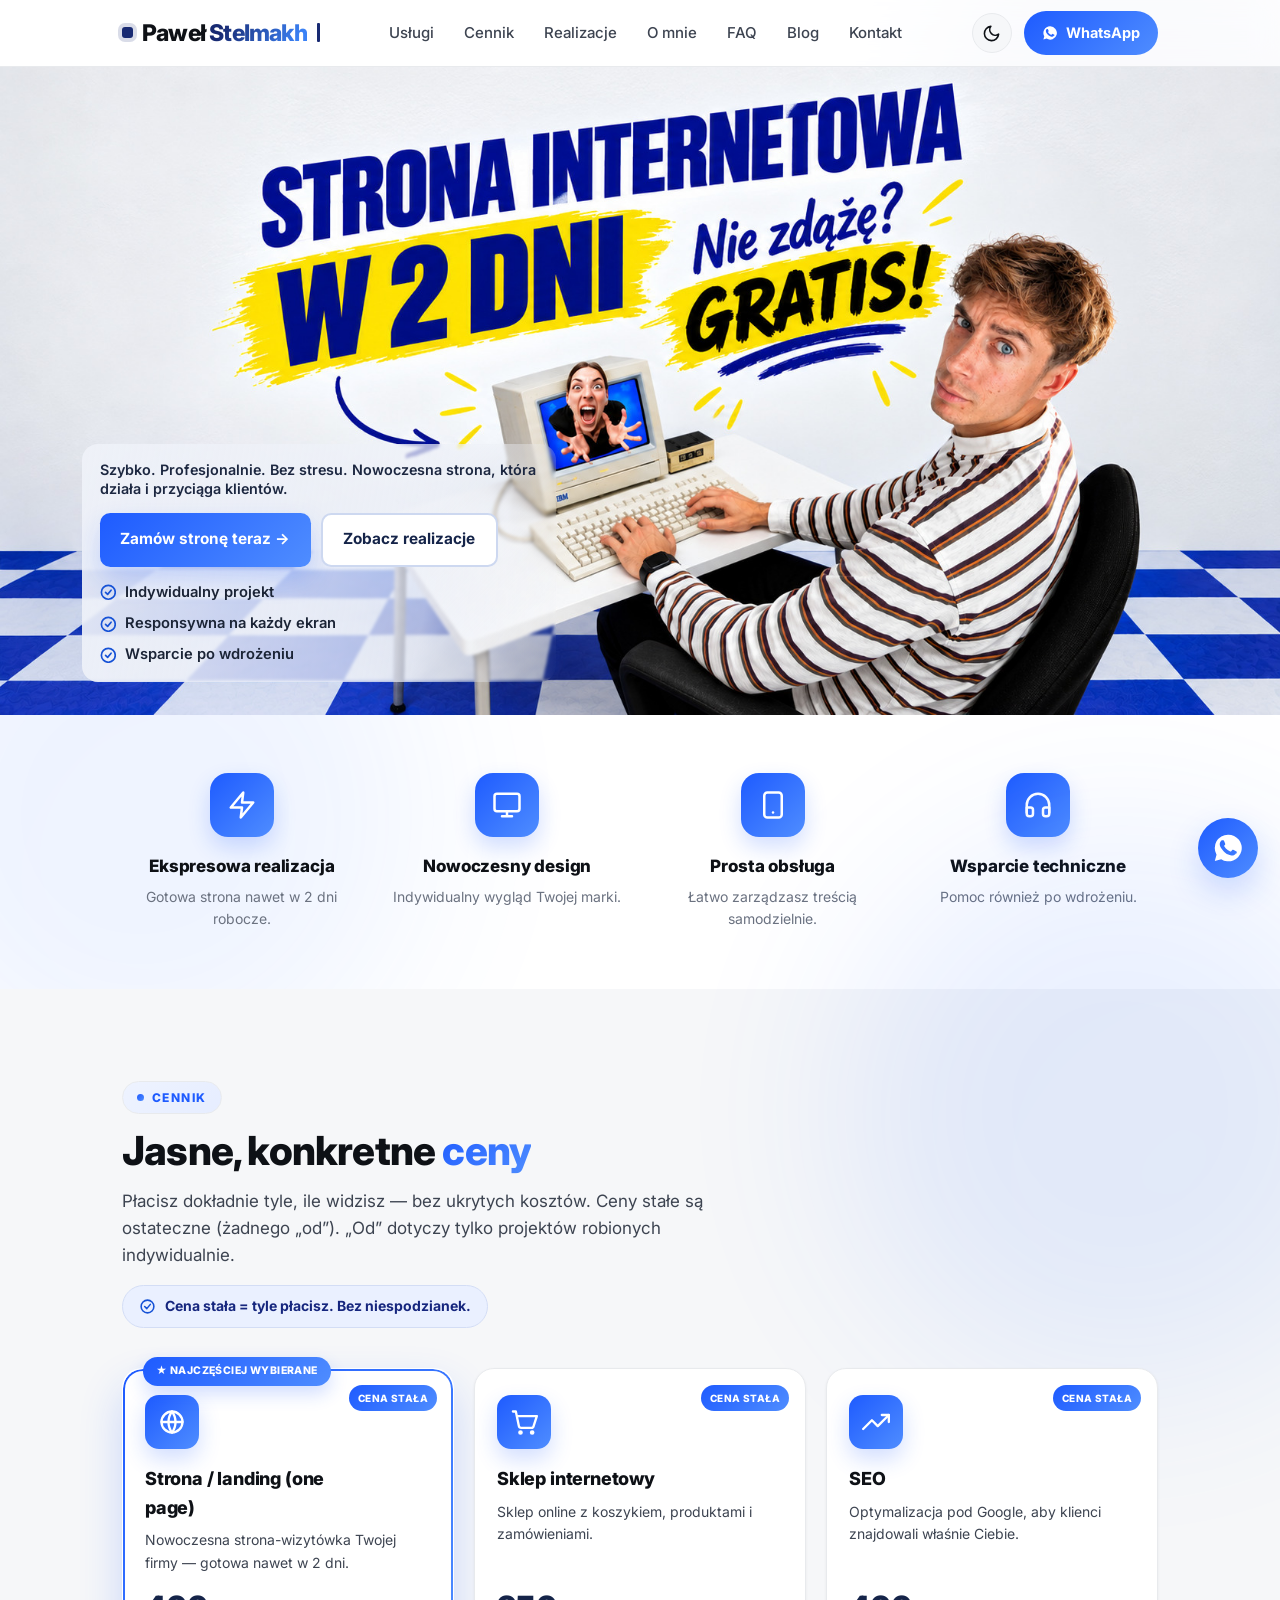
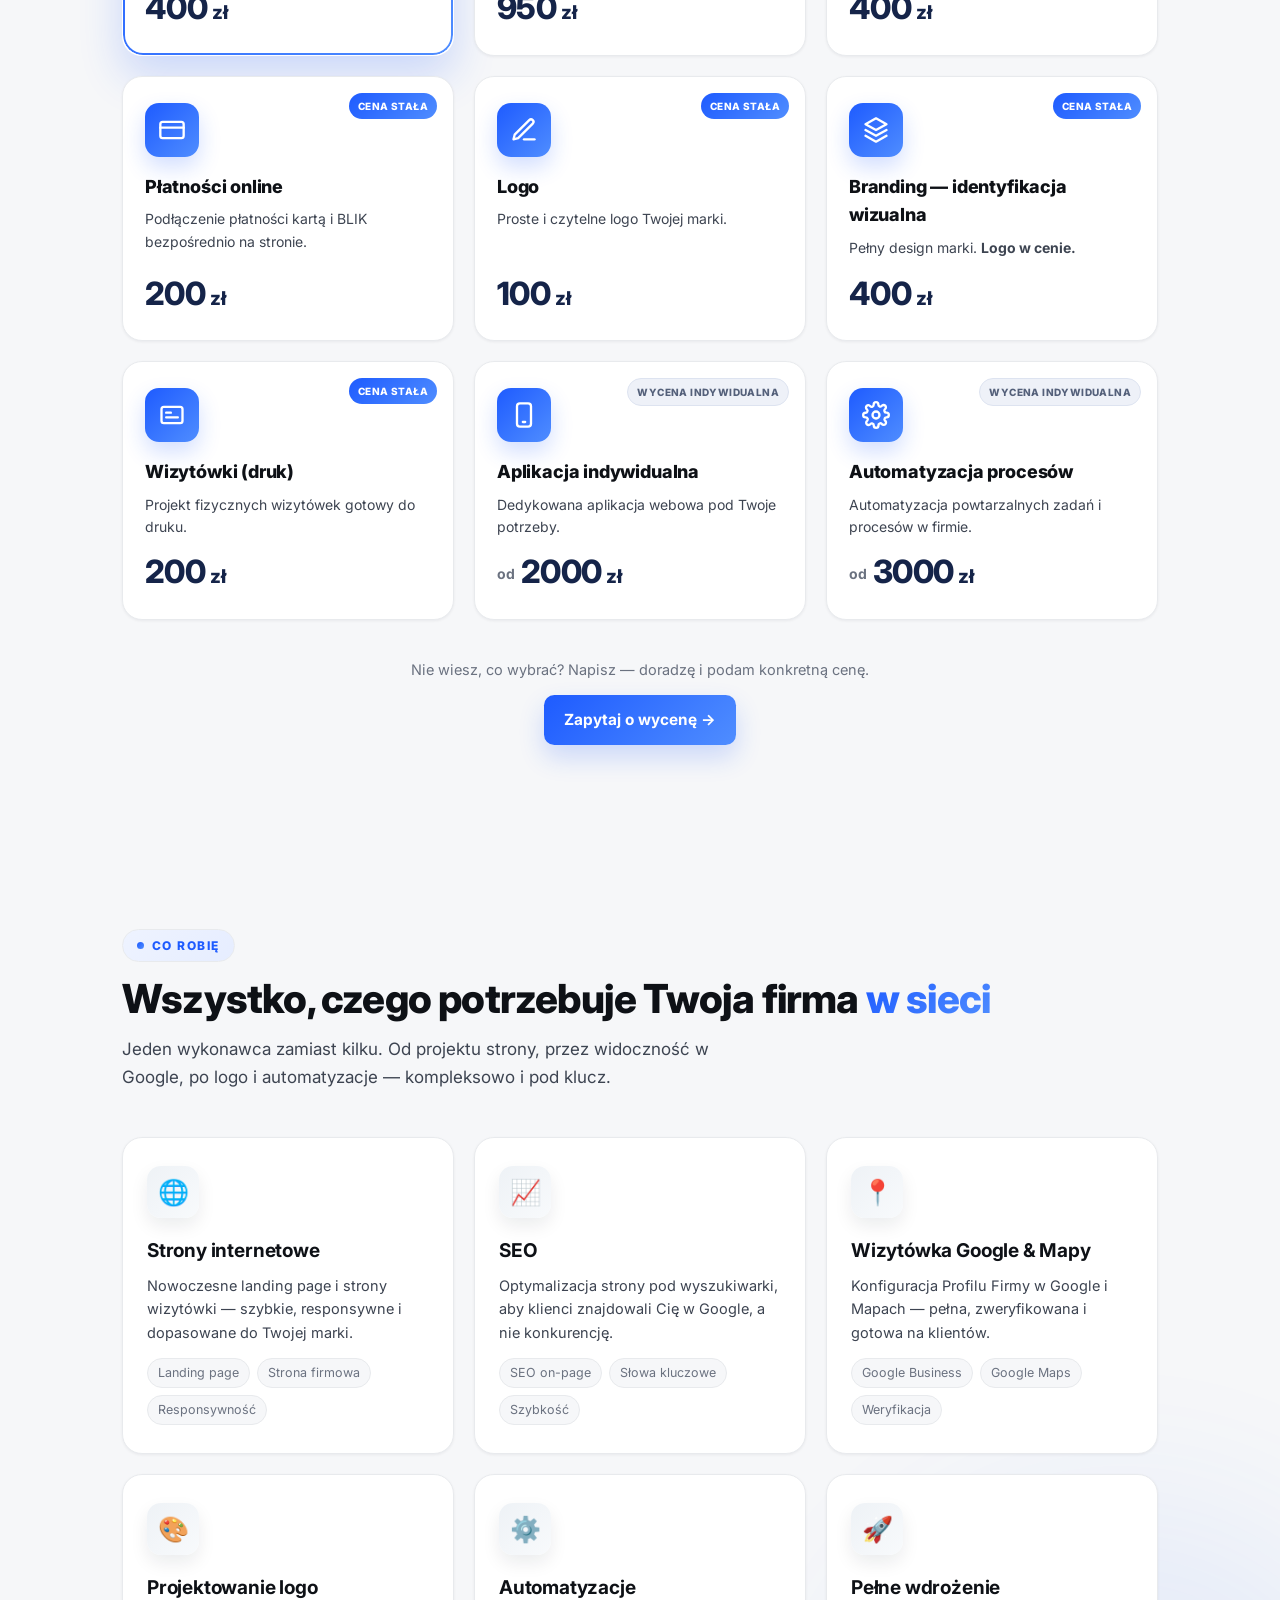
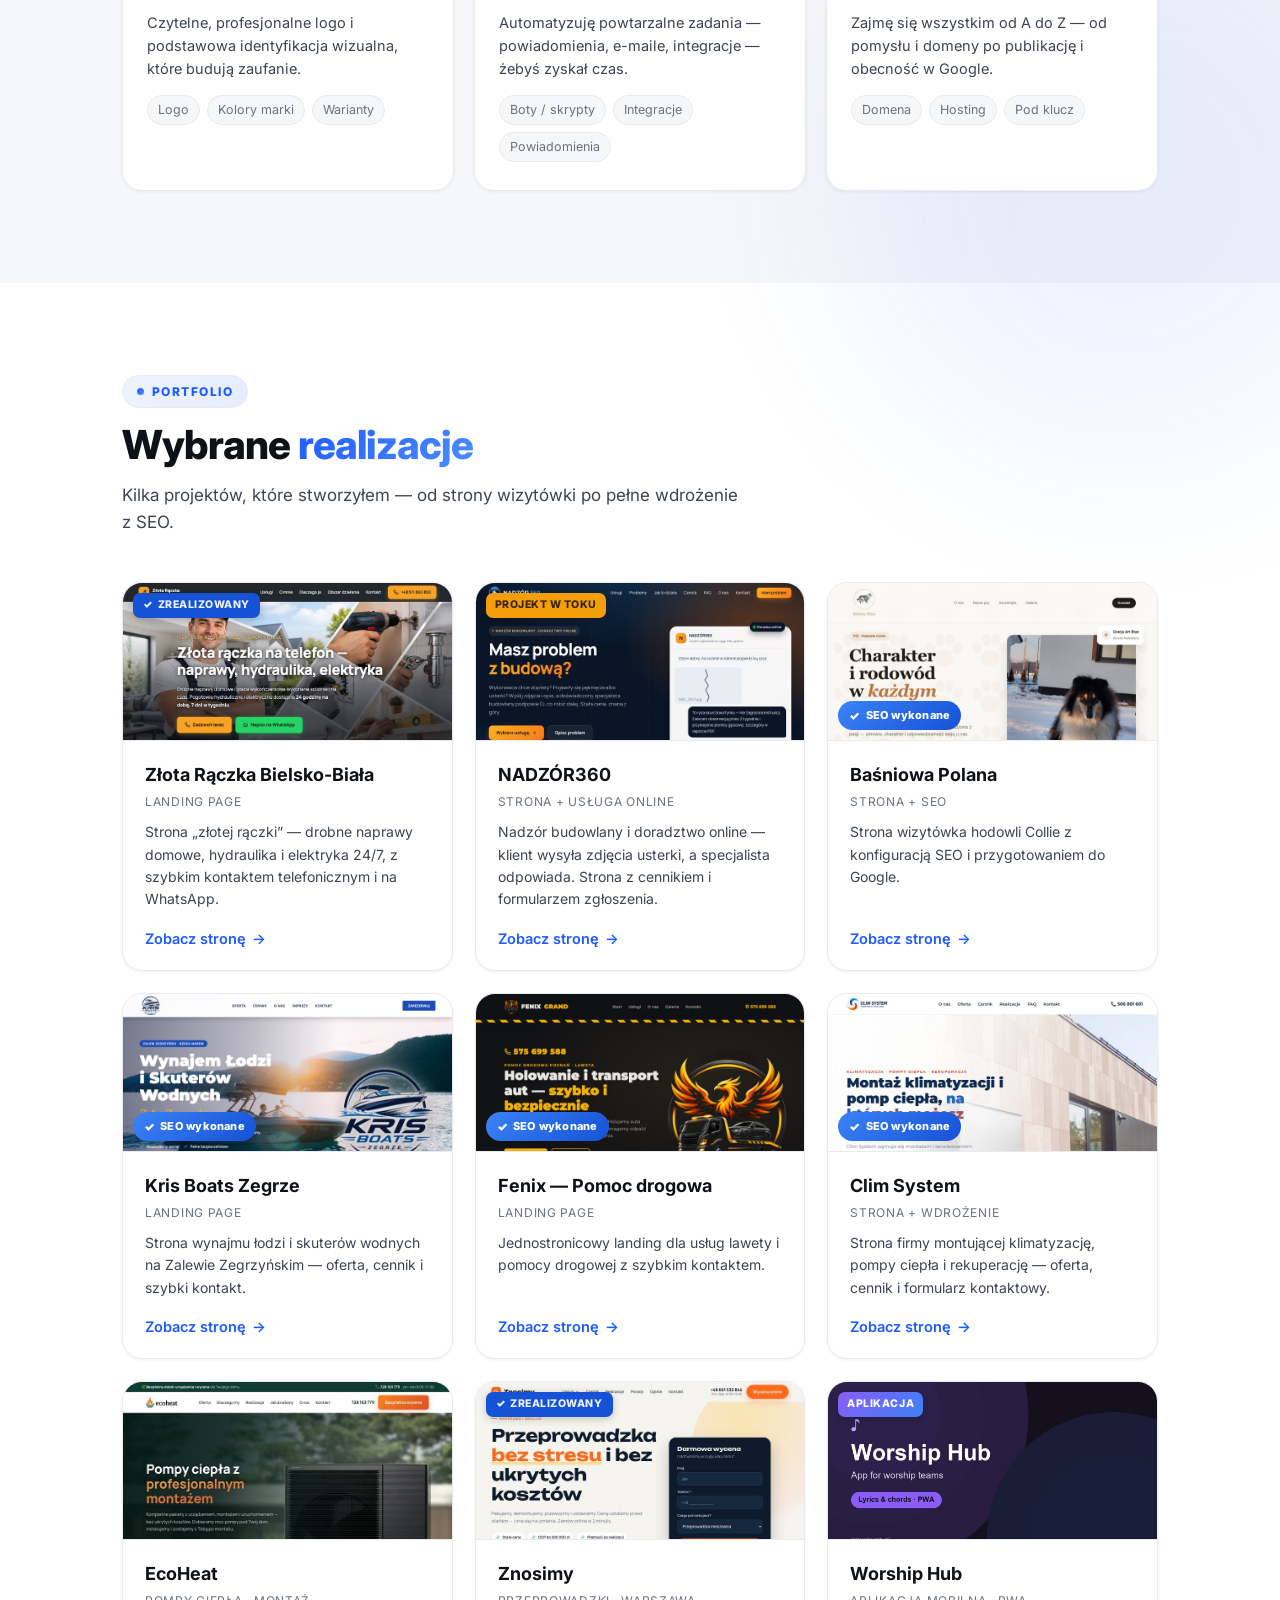
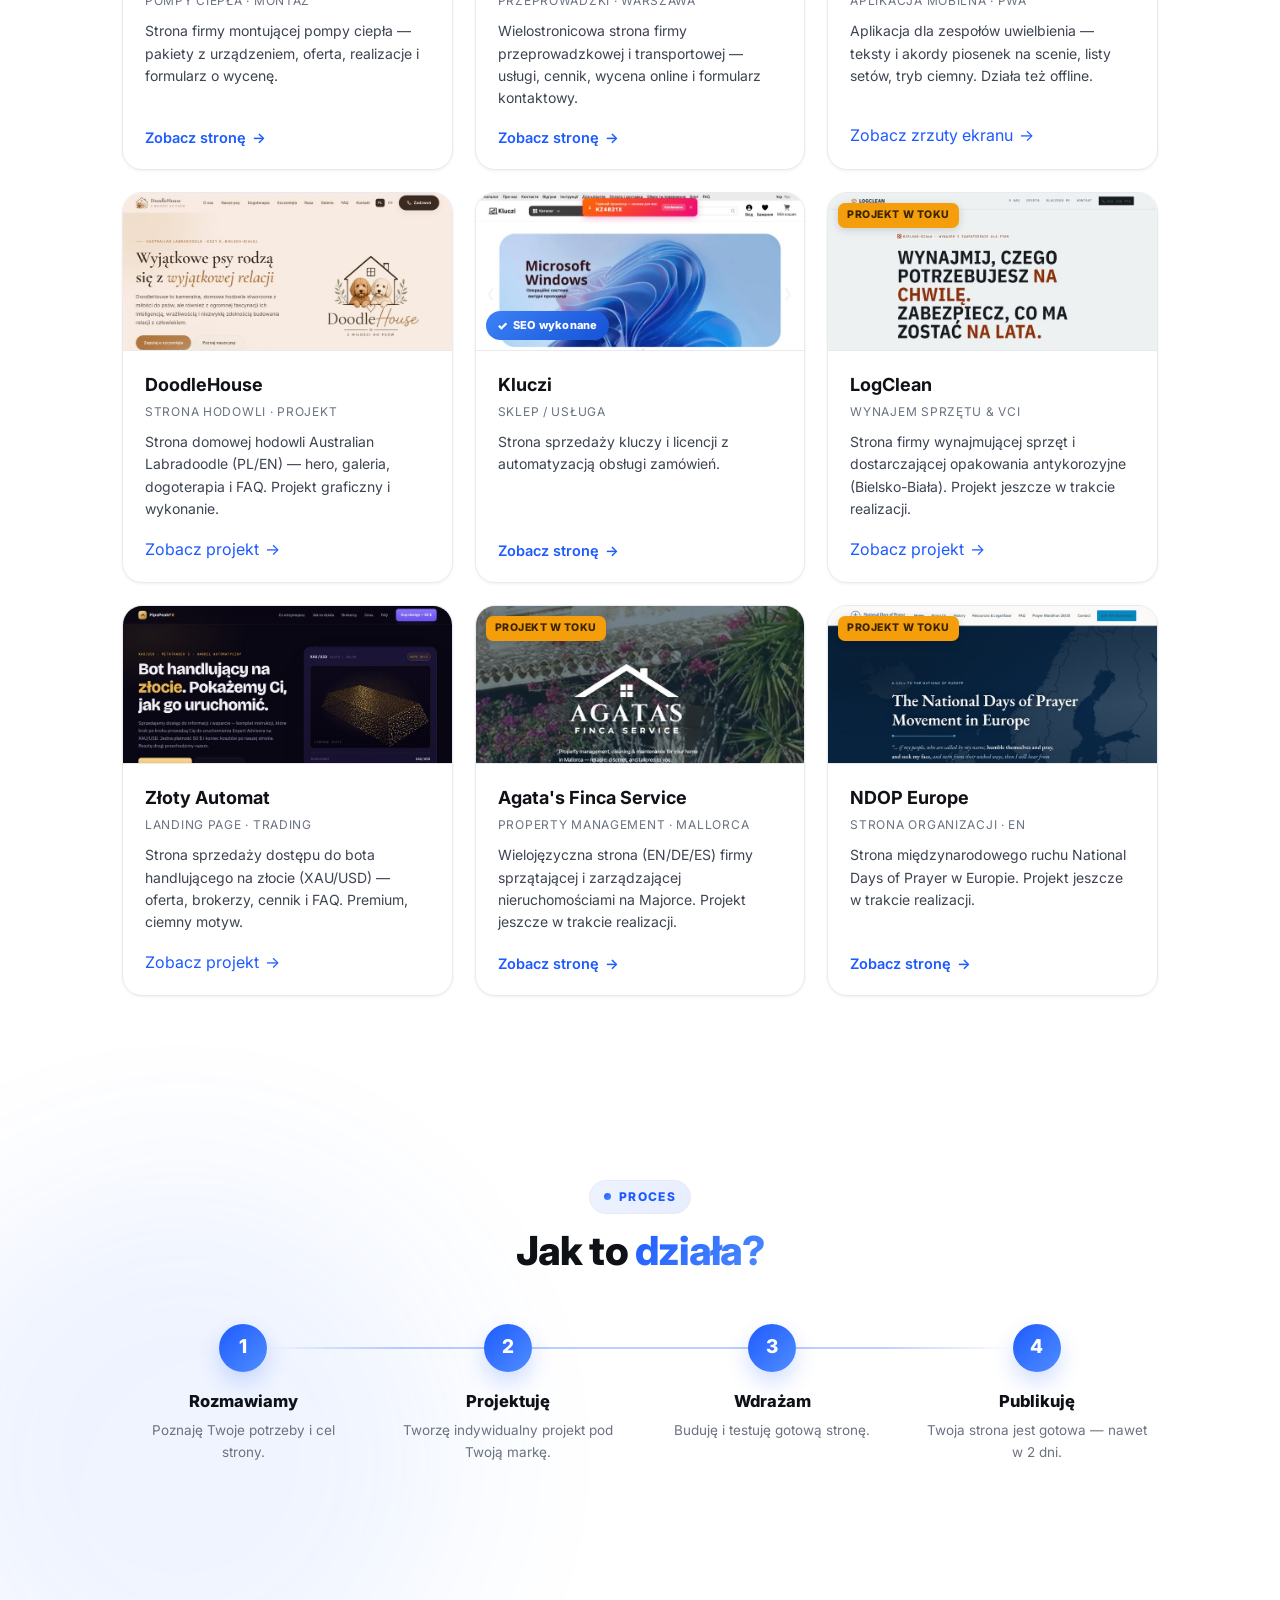
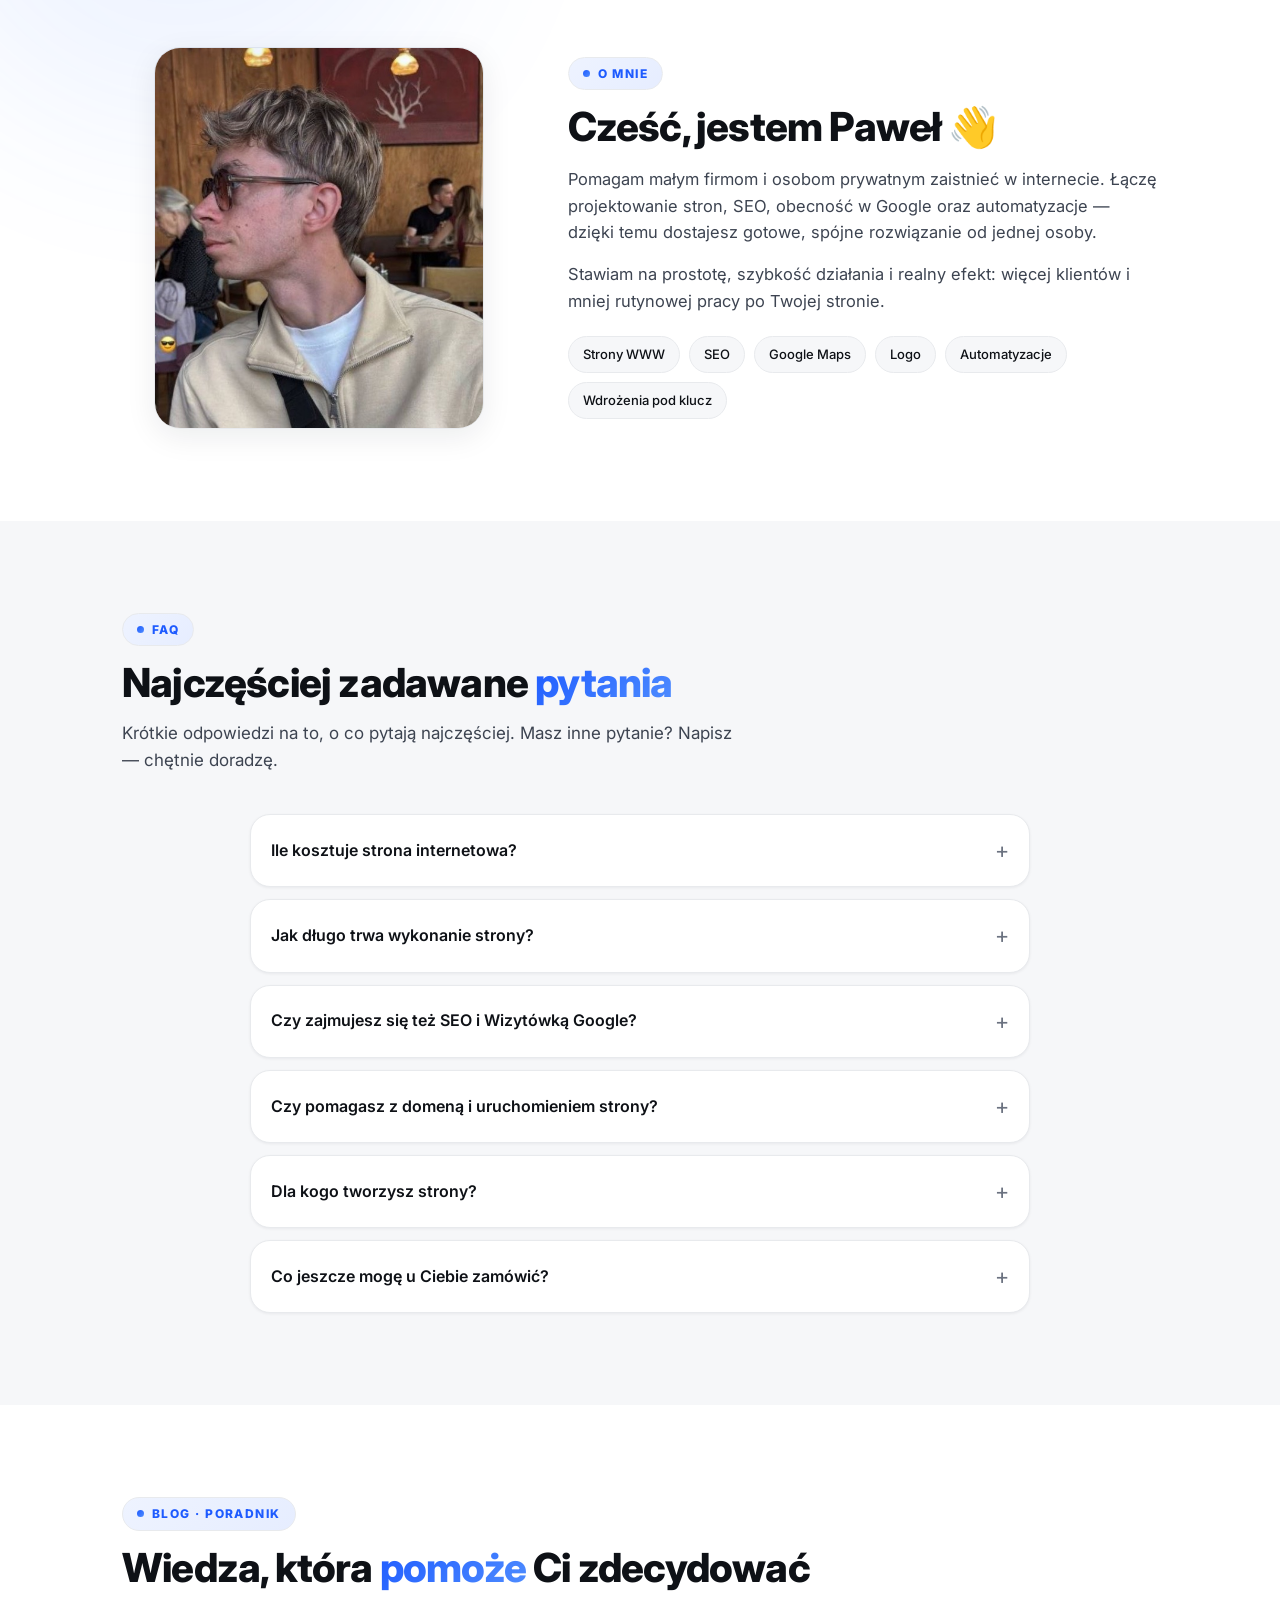
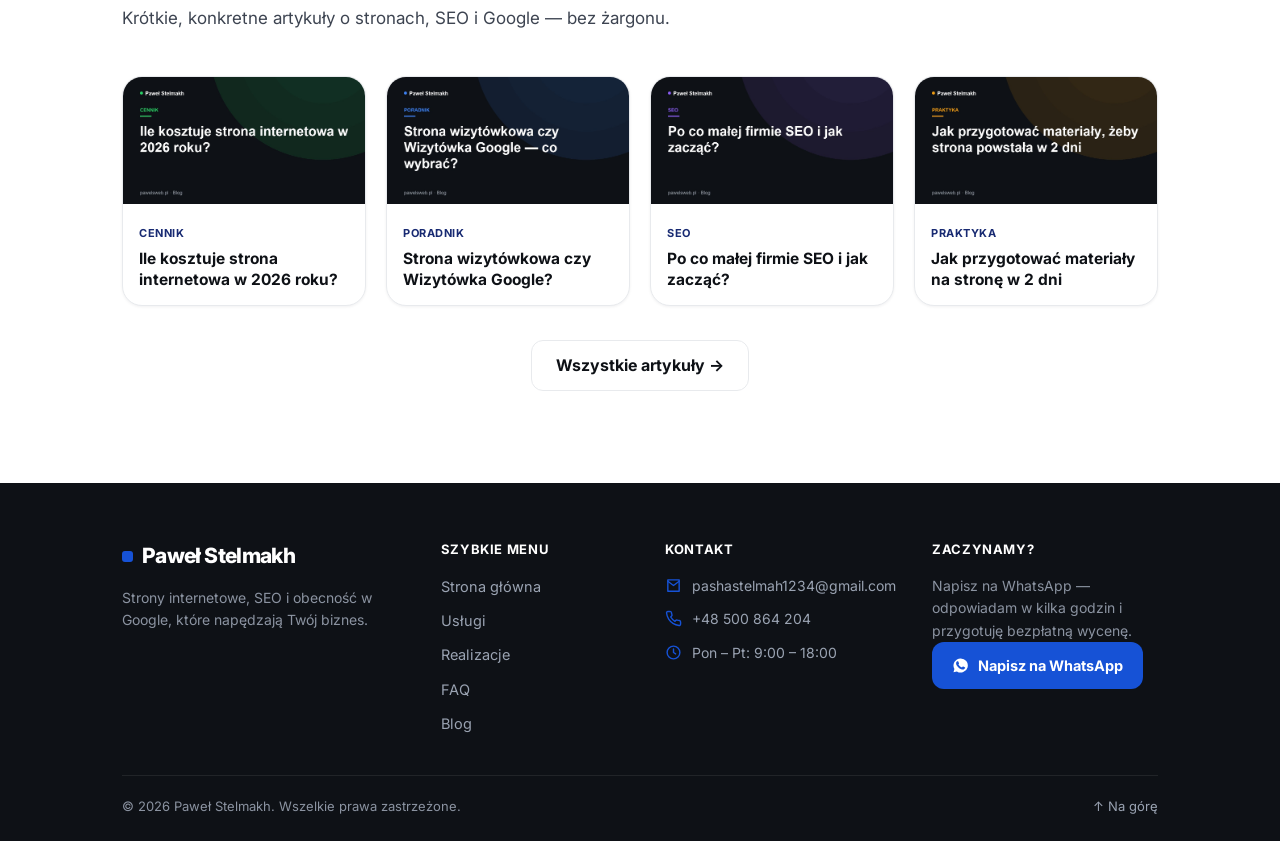
==== commit bfcd8ae1: "Portfolio: popraw Złota Rączka — właściwy sajt zlotaraczkabielsko24.pl (nowy zrzut + link + opis) Co" ====
--- a/index.html
+++ b/index.html
@@ -889,10 +889,10 @@
         <article class="work reveal">
           <div class="thumb"><img src="shots/zlota-raczka.jpg" alt="Złota rączka Bielsko-Biała — podgląd strony" loading="lazy" width="780" height="500"><span class="done">Zrealizowany</span></div>
           <div class="body">
-            <h3>Złota rączka Bielsko-Biała</h3>
+            <h3>Złota Rączka Bielsko-Biała</h3>
             <div class="tag">Landing page</div>
-            <p>Strona usługowa „złotej rączki” — serwis AGD i drobne naprawy, z szybkim kontaktem telefonicznym i na WhatsApp.</p>
-            <a class="link" href="https://zlotaraczkabielsko.pl" target="_blank" rel="noopener">Zobacz stronę <span class="ar">→</span></a>
+            <p>Strona „złotej rączki” — drobne naprawy domowe, hydraulika i elektryka 24/7, z szybkim kontaktem telefonicznym i na WhatsApp.</p>
+            <a class="link" href="https://zlotaraczkabielsko24.pl" target="_blank" rel="noopener">Zobacz stronę <span class="ar">→</span></a>
           </div>
         </article>
         <article class="work reveal">
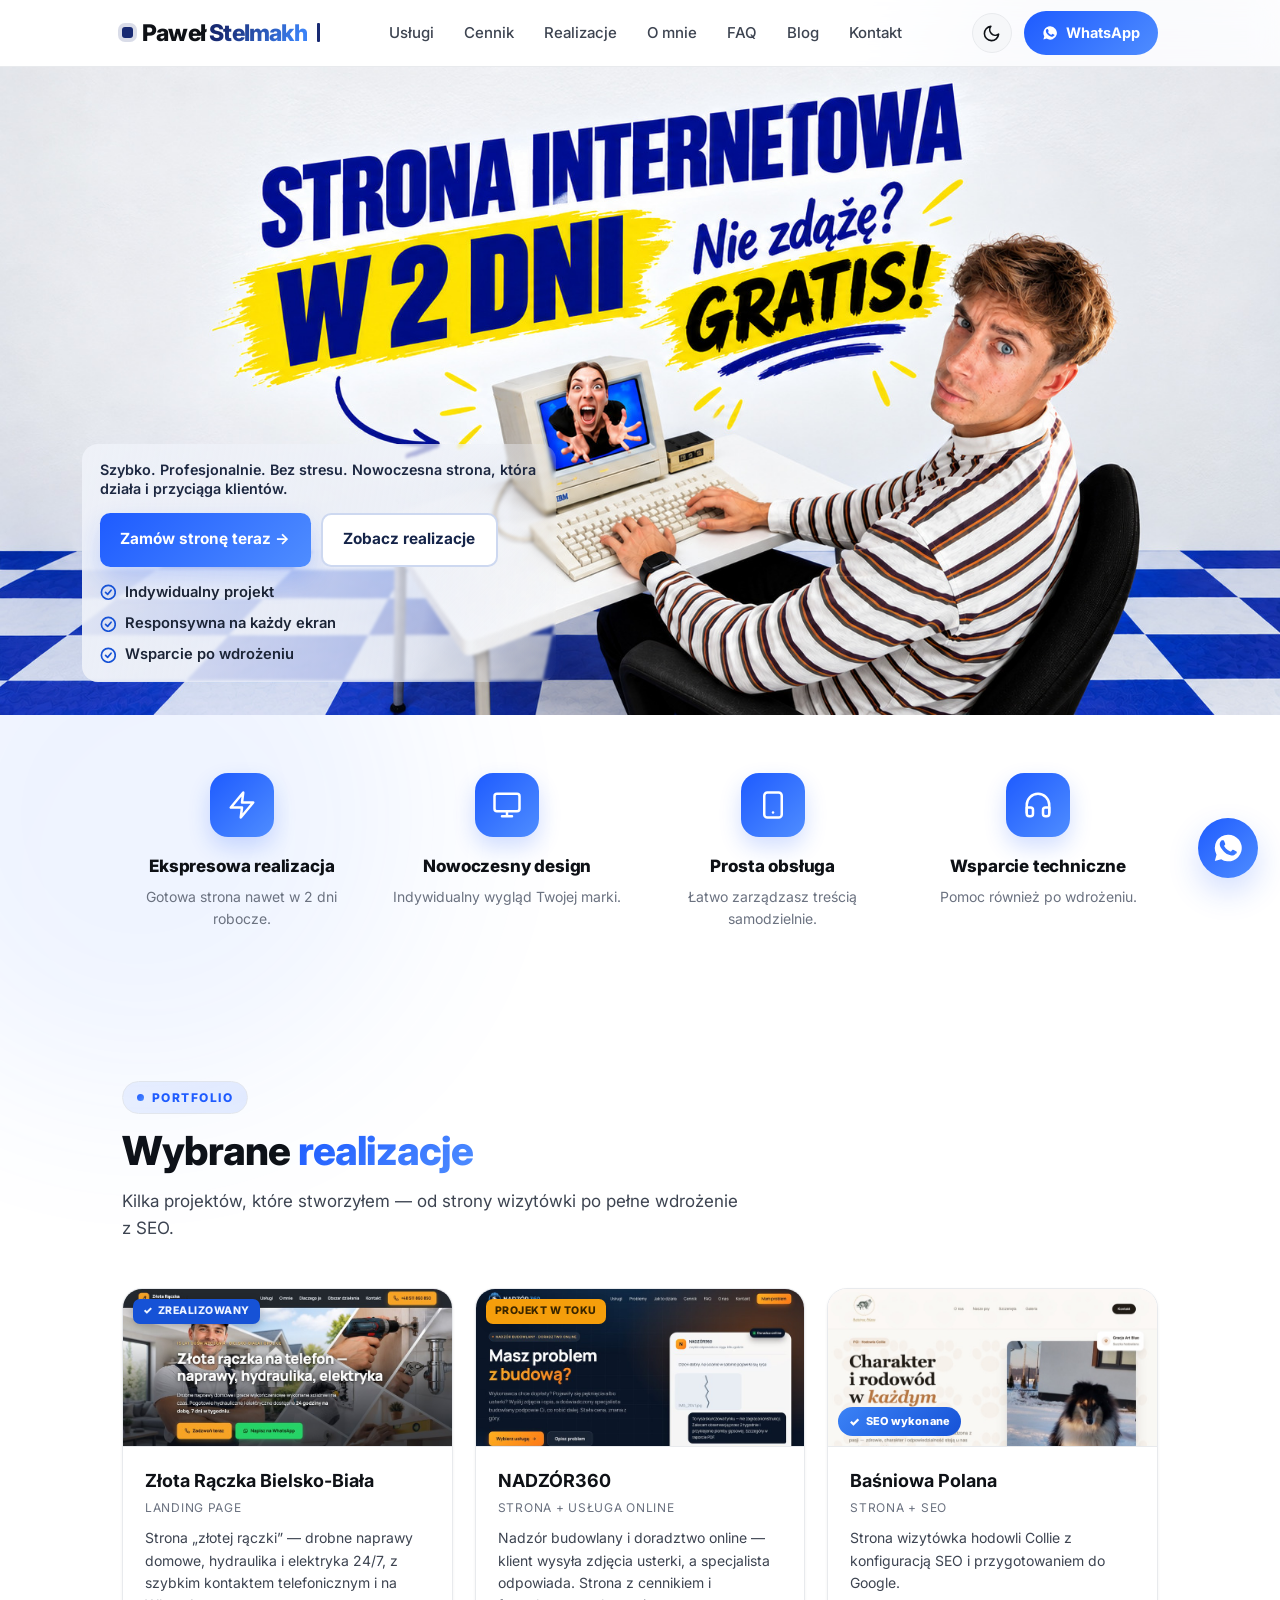
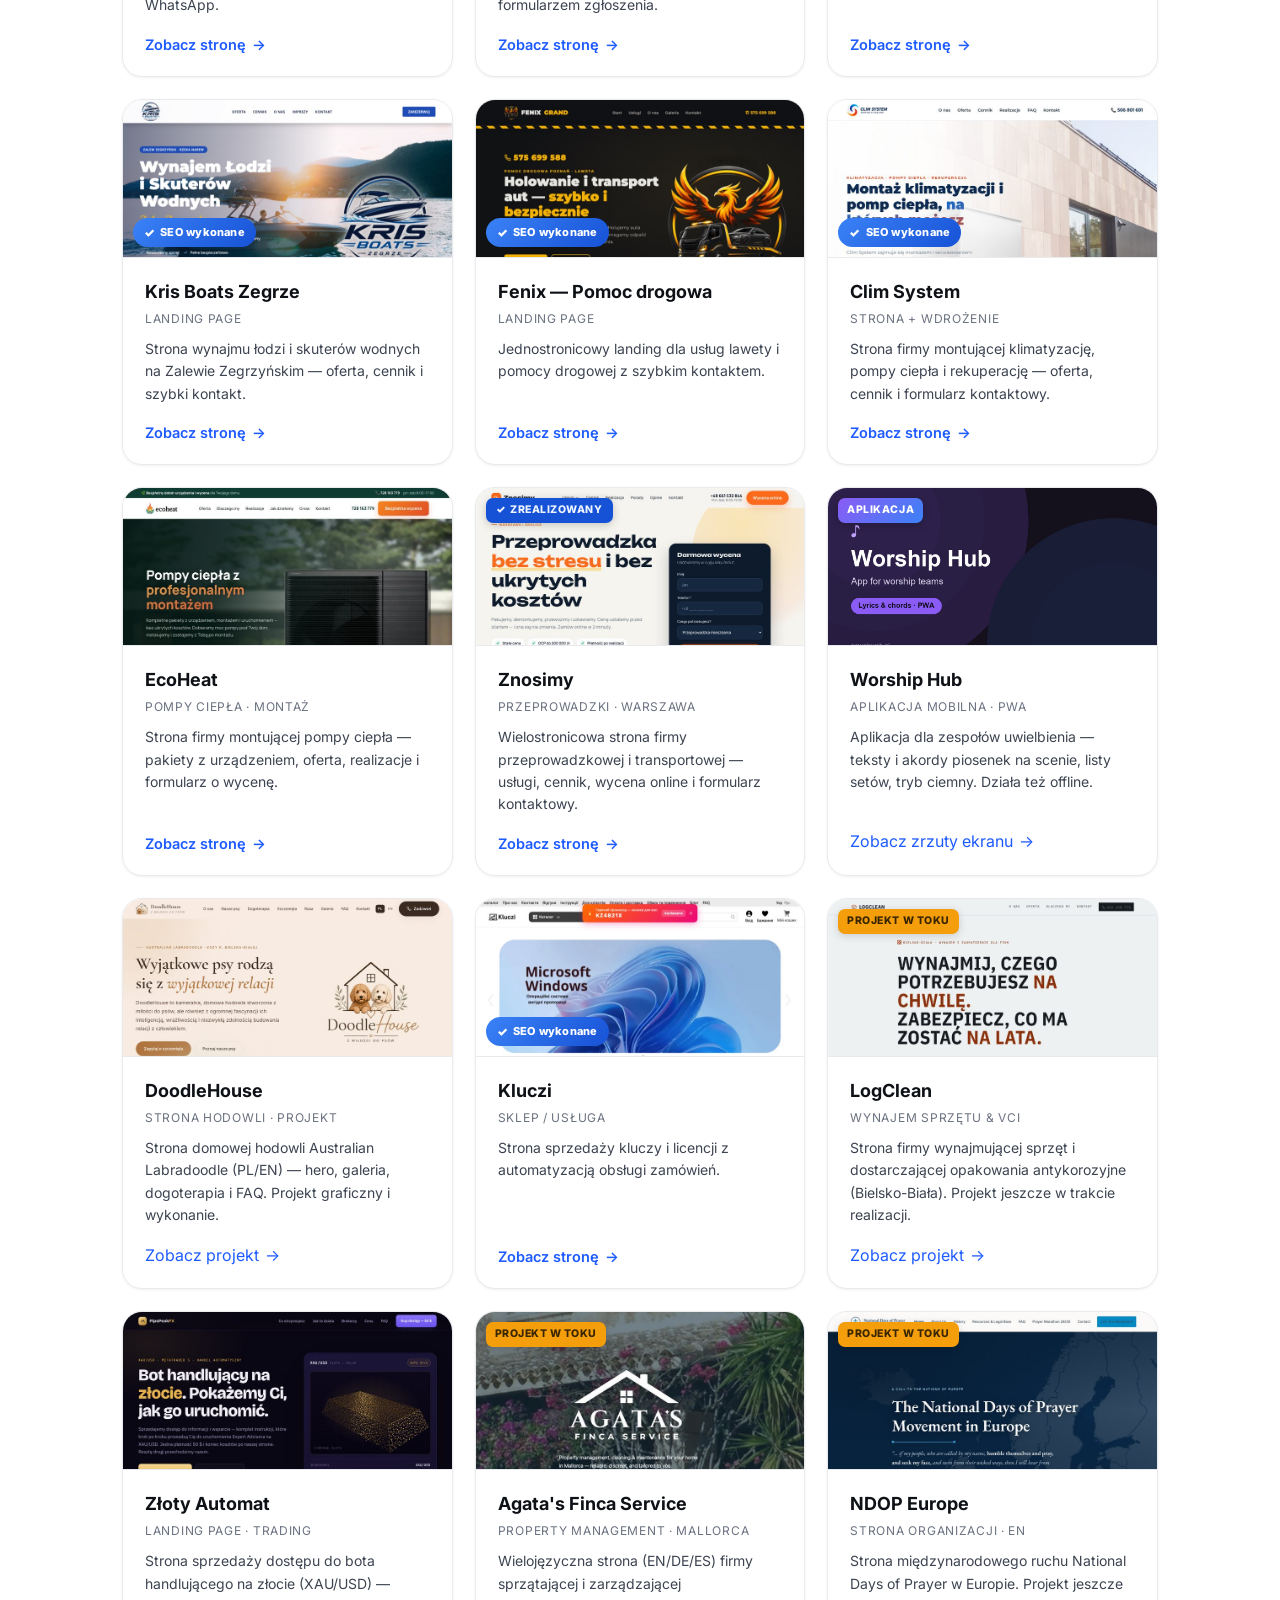
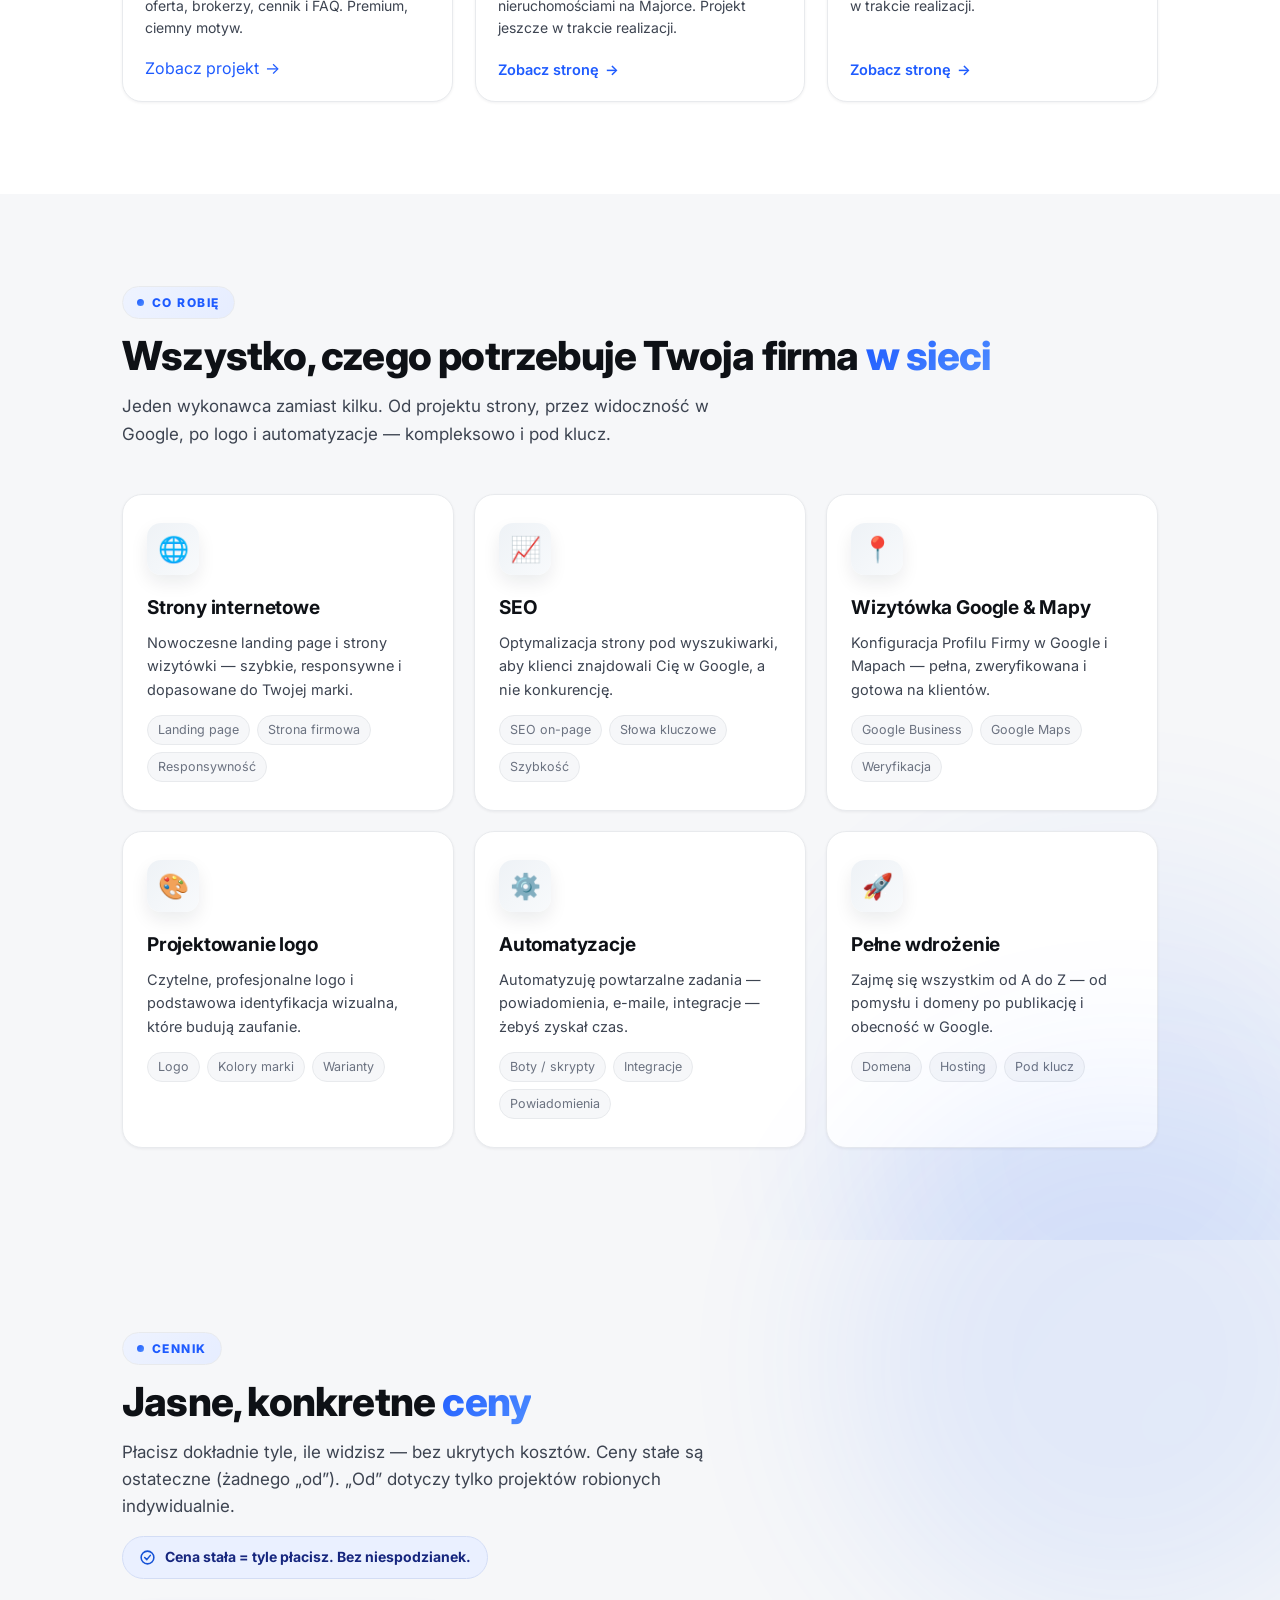
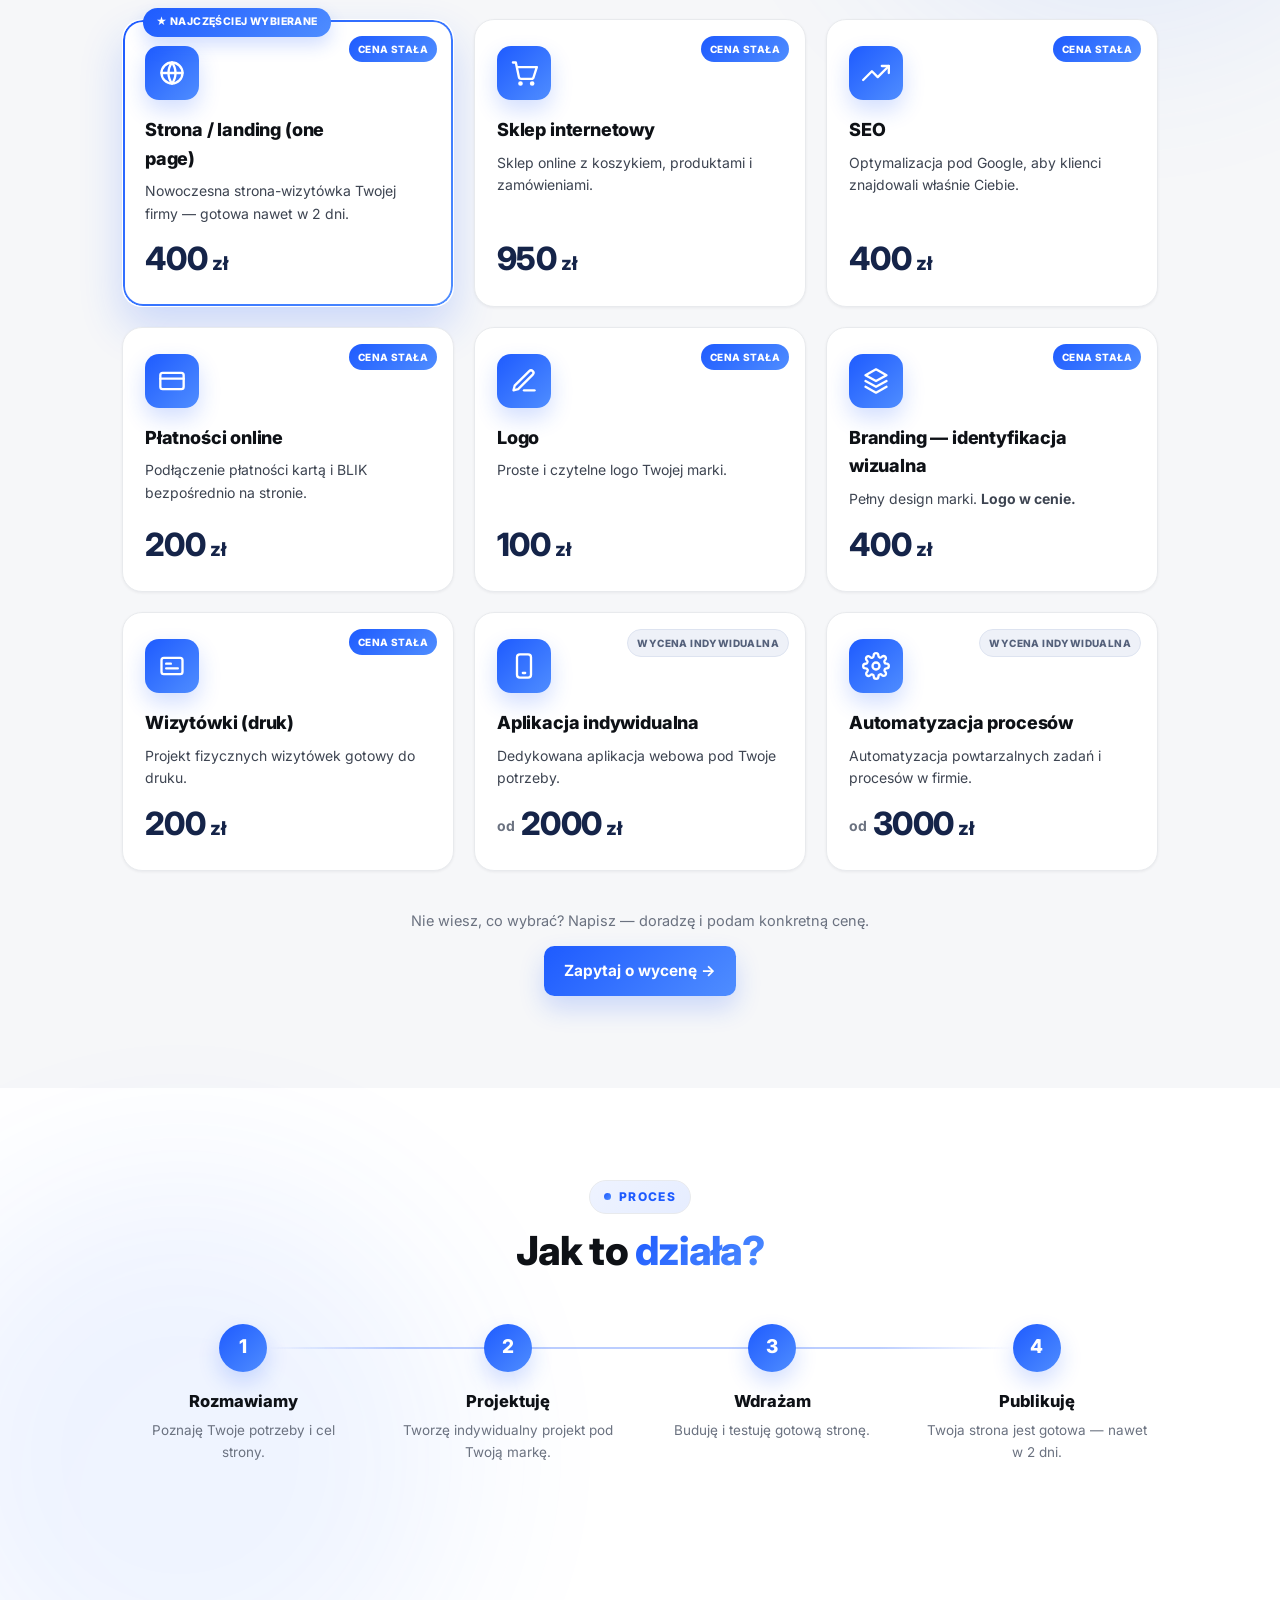
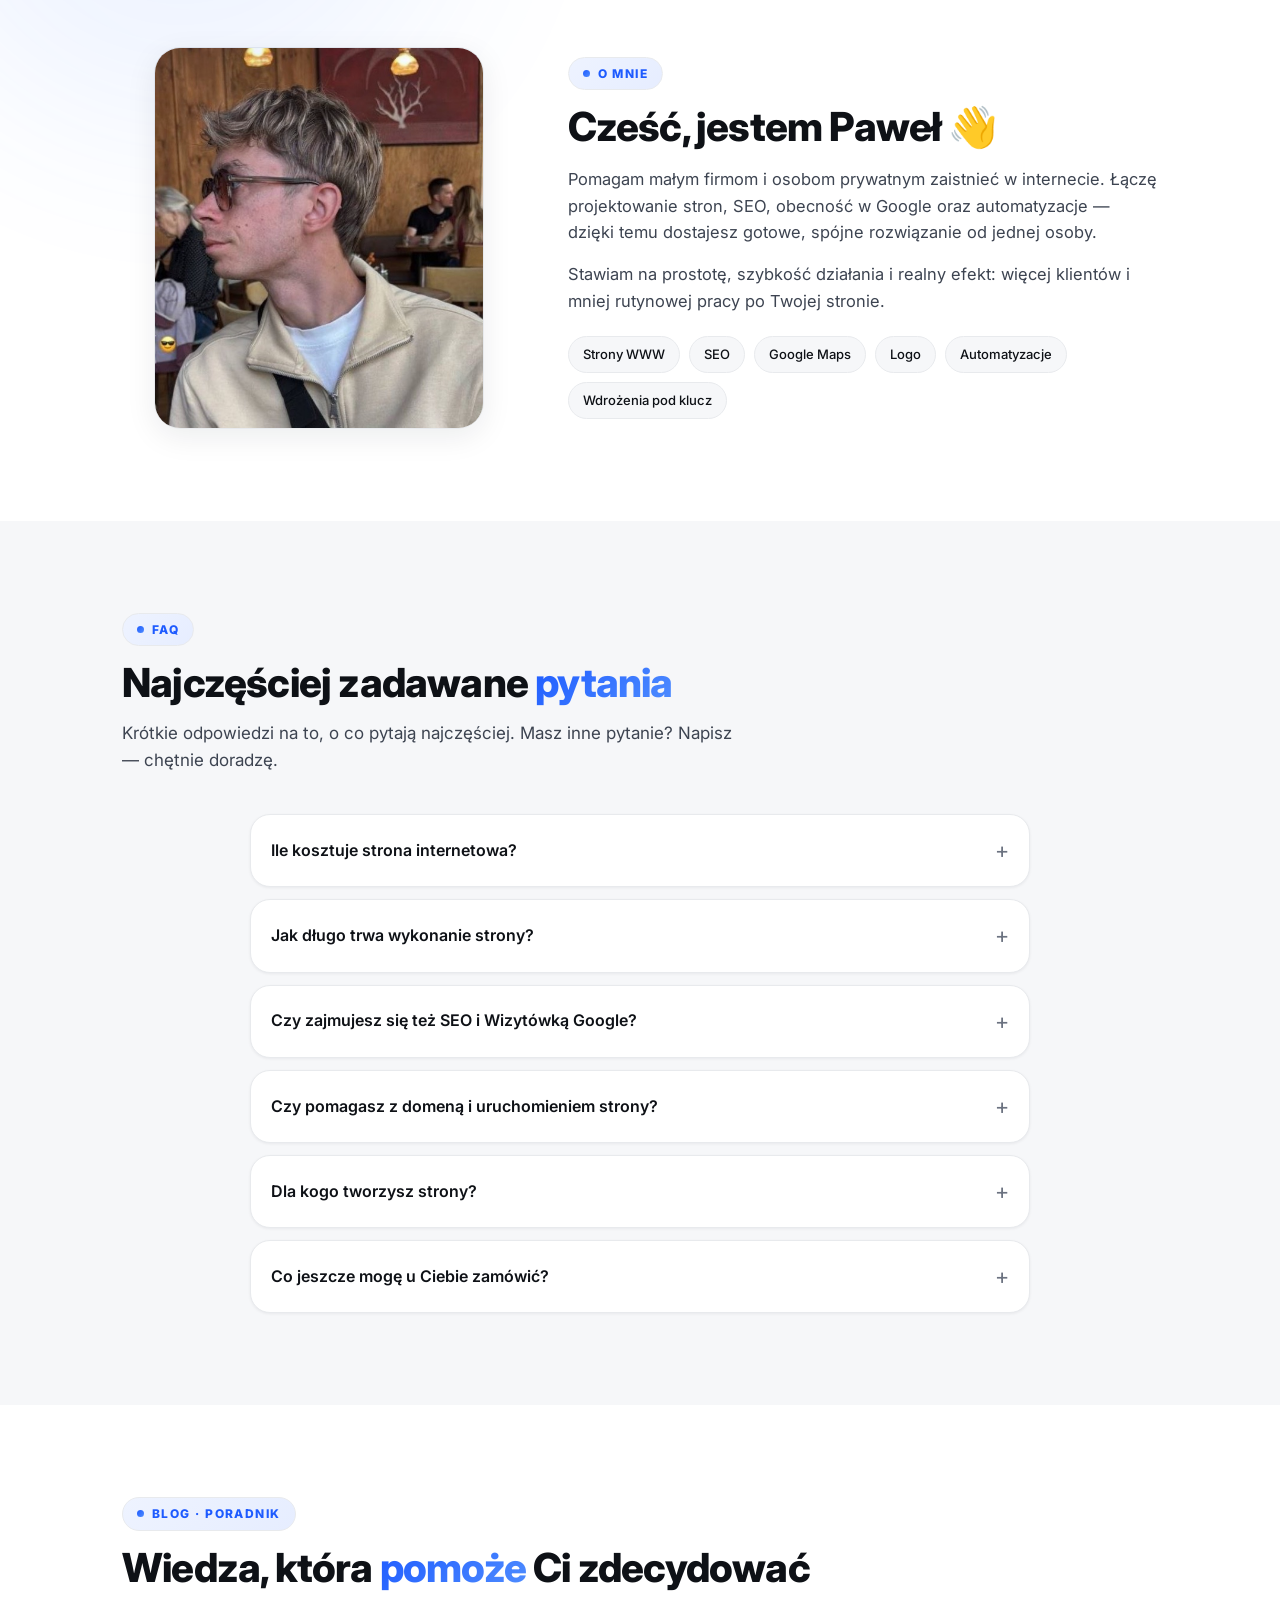
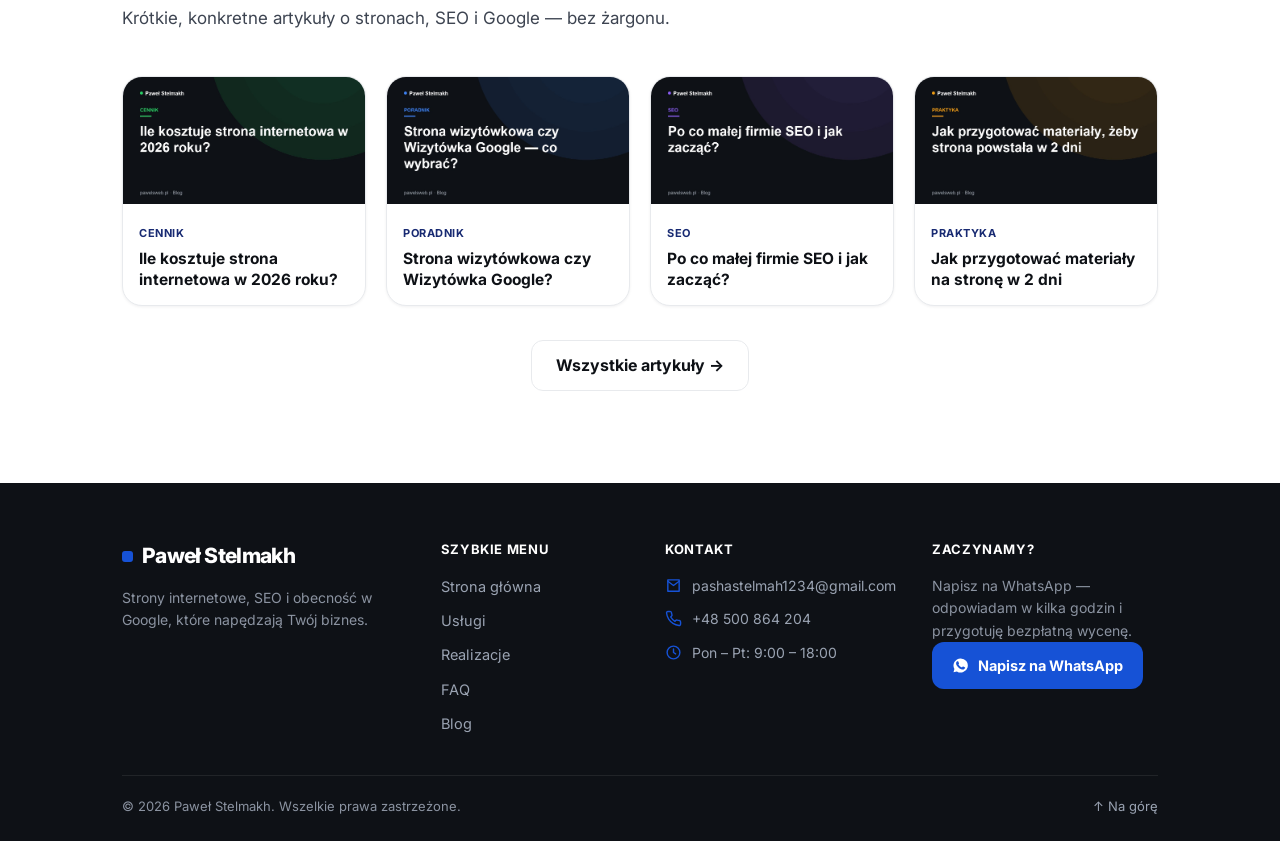
==== commit d98cea27: "Zamień miejscami sekcje Cennik i Realizacje (Realizacje wyżej, Cennik niżej) Co-Authored-By: Claude " ====
--- a/index.html
+++ b/index.html
@@ -740,144 +740,6 @@
       </div>
     </div>
   </div>
-
-  <!-- ===== CENNIK ===== -->
-  <section id="cennik">
-    <div class="container">
-      <span class="eyebrow reveal">Cennik</span>
-      <h2 class="title reveal">Jasne, konkretne <span class="gr">ceny</span></h2>
-      <p class="lead reveal">Płacisz dokładnie tyle, ile widzisz — bez ukrytych kosztów. Ceny stałe są ostateczne (żadnego „od”). „Od” dotyczy tylko projektów robionych indywidualnie.</p>
-      <span class="cennik-note reveal"><svg width="17" height="17" viewBox="0 0 24 24" stroke-linecap="round" stroke-linejoin="round"><circle cx="12" cy="12" r="9"/><path d="m8 12 3 3 5-6"/></svg> Cena stała = tyle płacisz. Bez niespodzianek.</span>
-
-      <div class="price-grid">
-        <div class="price-card popular reveal">
-          <span class="price-hot">★ Najczęściej wybierane</span>
-          <span class="price-tag fix">Cena stała</span>
-          <div class="pic"><svg viewBox="0 0 24 24"><circle cx="12" cy="12" r="9"/><path d="M3 12h18"/><path d="M12 3a15 15 0 0 1 0 18 15 15 0 0 1 0-18"/></svg></div>
-          <h3>Strona / landing (one page)</h3>
-          <p>Nowoczesna strona-wizytówka Twojej firmy — gotowa nawet w 2 dni.</p>
-          <div class="amount"><span class="v">400</span><span class="cur">zł</span></div>
-        </div>
-
-        <div class="price-card reveal">
-          <span class="price-tag fix">Cena stała</span>
-          <div class="pic"><svg viewBox="0 0 24 24"><circle cx="9" cy="21" r="1"/><circle cx="19" cy="21" r="1"/><path d="M2.5 3H5l2.6 12.4a2 2 0 0 0 2 1.6h8.7a2 2 0 0 0 2-1.6L23 7H6"/></svg></div>
-          <h3>Sklep internetowy</h3>
-          <p>Sklep online z koszykiem, produktami i zamówieniami.</p>
-          <div class="amount"><span class="v">950</span><span class="cur">zł</span></div>
-        </div>
-
-        <div class="price-card reveal">
-          <span class="price-tag fix">Cena stała</span>
-          <div class="pic"><svg viewBox="0 0 24 24"><path d="M23 6l-9.5 9.5-5-5L1 18"/><path d="M17 6h6v6"/></svg></div>
-          <h3>SEO</h3>
-          <p>Optymalizacja pod Google, aby klienci znajdowali właśnie Ciebie.</p>
-          <div class="amount"><span class="v">400</span><span class="cur">zł</span></div>
-        </div>
-
-        <div class="price-card reveal">
-          <span class="price-tag fix">Cena stała</span>
-          <div class="pic"><svg viewBox="0 0 24 24"><rect x="2" y="5" width="20" height="14" rx="2"/><path d="M2 10h20"/></svg></div>
-          <h3>Płatności online</h3>
-          <p>Podłączenie płatności kartą i BLIK bezpośrednio na stronie.</p>
-          <div class="amount"><span class="v">200</span><span class="cur">zł</span></div>
-        </div>
-
-        <div class="price-card reveal">
-          <span class="price-tag fix">Cena stała</span>
-          <div class="pic"><svg viewBox="0 0 24 24"><path d="M12 20h9"/><path d="M16.5 3.5a2.1 2.1 0 0 1 3 3L7 19l-4 1 1-4z"/></svg></div>
-          <h3>Logo</h3>
-          <p>Proste i czytelne logo Twojej marki.</p>
-          <div class="amount"><span class="v">100</span><span class="cur">zł</span></div>
-        </div>
-
-        <div class="price-card reveal">
-          <span class="price-tag fix">Cena stała</span>
-          <div class="pic"><svg viewBox="0 0 24 24"><path d="m12 2 9 5-9 5-9-5 9-5z"/><path d="M3 12l9 5 9-5"/><path d="M3 17l9 5 9-5"/></svg></div>
-          <h3>Branding — identyfikacja wizualna</h3>
-          <p>Pełny design marki. <b>Logo w cenie.</b></p>
-          <div class="amount"><span class="v">400</span><span class="cur">zł</span></div>
-        </div>
-
-        <div class="price-card reveal">
-          <span class="price-tag fix">Cena stała</span>
-          <div class="pic"><svg viewBox="0 0 24 24"><rect x="3" y="5" width="18" height="14" rx="2"/><path d="M7 10h4M7 14h10"/></svg></div>
-          <h3>Wizytówki (druk)</h3>
-          <p>Projekt fizycznych wizytówek gotowy do druku.</p>
-          <div class="amount"><span class="v">200</span><span class="cur">zł</span></div>
-        </div>
-
-        <div class="price-card reveal">
-          <span class="price-tag ind">Wycena indywidualna</span>
-          <div class="pic"><svg viewBox="0 0 24 24"><rect x="6" y="2" width="12" height="20" rx="2.5"/><path d="M11 18h2"/></svg></div>
-          <h3>Aplikacja indywidualna</h3>
-          <p>Dedykowana aplikacja webowa pod Twoje potrzeby.</p>
-          <div class="amount"><span class="od">od</span><span class="v">2000</span><span class="cur">zł</span></div>
-        </div>
-
-        <div class="price-card reveal">
-          <span class="price-tag ind">Wycena indywidualna</span>
-          <div class="pic"><svg viewBox="0 0 24 24"><circle cx="12" cy="12" r="3"/><path d="M19.4 15a1.6 1.6 0 0 0 .3 1.8l.1.1a2 2 0 1 1-2.8 2.8l-.1-.1a1.6 1.6 0 0 0-1.8-.3 1.6 1.6 0 0 0-1 1.5V21a2 2 0 1 1-4 0v-.1a1.6 1.6 0 0 0-1-1.5 1.6 1.6 0 0 0-1.8.3l-.1.1a2 2 0 1 1-2.8-2.8l.1-.1a1.6 1.6 0 0 0 .3-1.8 1.6 1.6 0 0 0-1.5-1H3a2 2 0 1 1 0-4h.1a1.6 1.6 0 0 0 1.5-1 1.6 1.6 0 0 0-.3-1.8l-.1-.1a2 2 0 1 1 2.8-2.8l.1.1a1.6 1.6 0 0 0 1.8.3H9a1.6 1.6 0 0 0 1-1.5V3a2 2 0 1 1 4 0v.1a1.6 1.6 0 0 0 1 1.5 1.6 1.6 0 0 0 1.8-.3l.1-.1a2 2 0 1 1 2.8 2.8l-.1.1a1.6 1.6 0 0 0-.3 1.8V9a1.6 1.6 0 0 0 1.5 1H21a2 2 0 1 1 0 4h-.1a1.6 1.6 0 0 0-1.5 1z"/></svg></div>
-          <h3>Automatyzacja procesów</h3>
-          <p>Automatyzacja powtarzalnych zadań i procesów w firmie.</p>
-          <div class="amount"><span class="od">od</span><span class="v">3000</span><span class="cur">zł</span></div>
-        </div>
-      </div>
-
-      <div class="cennik-cta reveal">
-        <span class="note">Nie wiesz, co wybrać? Napisz — doradzę i podam konkretną cenę.</span>
-        <a class="btn2 btn2-primary" href="https://wa.me/48500864204" target="_blank" rel="noopener">Zapytaj o wycenę →</a>
-      </div>
-    </div>
-  </section>
-
-  <!-- ===== USŁUGI ===== -->
-  <section id="uslugi">
-    <div class="container">
-      <span class="eyebrow reveal">Co robię</span>
-      <h2 class="title reveal">Wszystko, czego potrzebuje Twoja firma <span class="gr">w sieci</span></h2>
-      <p class="lead reveal">Jeden wykonawca zamiast kilku. Od projektu strony, przez widoczność w Google, po logo i automatyzacje — kompleksowo i pod klucz.</p>
-
-      <div class="grid">
-        <div class="card reveal">
-          <div class="ic">🌐</div>
-          <h3>Strony internetowe</h3>
-          <p>Nowoczesne landing page i strony wizytówki — szybkie, responsywne i dopasowane do Twojej marki.</p>
-          <ul><li>Landing page</li><li>Strona firmowa</li><li>Responsywność</li></ul>
-        </div>
-        <div class="card reveal">
-          <div class="ic">📈</div>
-          <h3>SEO</h3>
-          <p>Optymalizacja strony pod wyszukiwarki, aby klienci znajdowali Cię w Google, a nie konkurencję.</p>
-          <ul><li>SEO on-page</li><li>Słowa kluczowe</li><li>Szybkość</li></ul>
-        </div>
-        <div class="card reveal">
-          <div class="ic">📍</div>
-          <h3>Wizytówka Google &amp; Mapy</h3>
-          <p>Konfiguracja Profilu Firmy w Google i Mapach — pełna, zweryfikowana i gotowa na klientów.</p>
-          <ul><li>Google Business</li><li>Google Maps</li><li>Weryfikacja</li></ul>
-        </div>
-        <div class="card reveal">
-          <div class="ic">🎨</div>
-          <h3>Projektowanie logo</h3>
-          <p>Czytelne, profesjonalne logo i podstawowa identyfikacja wizualna, które budują zaufanie.</p>
-          <ul><li>Logo</li><li>Kolory marki</li><li>Warianty</li></ul>
-        </div>
-        <div class="card reveal">
-          <div class="ic">⚙️</div>
-          <h3>Automatyzacje</h3>
-          <p>Automatyzuję powtarzalne zadania — powiadomienia, e-maile, integracje — żebyś zyskał czas.</p>
-          <ul><li>Boty / skrypty</li><li>Integracje</li><li>Powiadomienia</li></ul>
-        </div>
-        <div class="card reveal">
-          <div class="ic">🚀</div>
-          <h3>Pełne wdrożenie</h3>
-          <p>Zajmę się wszystkim od A do Z — od pomysłu i domeny po publikację i obecność w Google.</p>
-          <ul><li>Domena</li><li>Hosting</li><li>Pod klucz</li></ul>
-        </div>
-      </div>
-    </div>
-  </section>
 
   <section id="realizacje">
     <div class="container">
@@ -1025,6 +887,144 @@
     </div>
   </section>
 
+  <!-- ===== USŁUGI ===== -->
+  <section id="uslugi">
+    <div class="container">
+      <span class="eyebrow reveal">Co robię</span>
+      <h2 class="title reveal">Wszystko, czego potrzebuje Twoja firma <span class="gr">w sieci</span></h2>
+      <p class="lead reveal">Jeden wykonawca zamiast kilku. Od projektu strony, przez widoczność w Google, po logo i automatyzacje — kompleksowo i pod klucz.</p>
+
+      <div class="grid">
+        <div class="card reveal">
+          <div class="ic">🌐</div>
+          <h3>Strony internetowe</h3>
+          <p>Nowoczesne landing page i strony wizytówki — szybkie, responsywne i dopasowane do Twojej marki.</p>
+          <ul><li>Landing page</li><li>Strona firmowa</li><li>Responsywność</li></ul>
+        </div>
+        <div class="card reveal">
+          <div class="ic">📈</div>
+          <h3>SEO</h3>
+          <p>Optymalizacja strony pod wyszukiwarki, aby klienci znajdowali Cię w Google, a nie konkurencję.</p>
+          <ul><li>SEO on-page</li><li>Słowa kluczowe</li><li>Szybkość</li></ul>
+        </div>
+        <div class="card reveal">
+          <div class="ic">📍</div>
+          <h3>Wizytówka Google &amp; Mapy</h3>
+          <p>Konfiguracja Profilu Firmy w Google i Mapach — pełna, zweryfikowana i gotowa na klientów.</p>
+          <ul><li>Google Business</li><li>Google Maps</li><li>Weryfikacja</li></ul>
+        </div>
+        <div class="card reveal">
+          <div class="ic">🎨</div>
+          <h3>Projektowanie logo</h3>
+          <p>Czytelne, profesjonalne logo i podstawowa identyfikacja wizualna, które budują zaufanie.</p>
+          <ul><li>Logo</li><li>Kolory marki</li><li>Warianty</li></ul>
+        </div>
+        <div class="card reveal">
+          <div class="ic">⚙️</div>
+          <h3>Automatyzacje</h3>
+          <p>Automatyzuję powtarzalne zadania — powiadomienia, e-maile, integracje — żebyś zyskał czas.</p>
+          <ul><li>Boty / skrypty</li><li>Integracje</li><li>Powiadomienia</li></ul>
+        </div>
+        <div class="card reveal">
+          <div class="ic">🚀</div>
+          <h3>Pełne wdrożenie</h3>
+          <p>Zajmę się wszystkim od A do Z — od pomysłu i domeny po publikację i obecność w Google.</p>
+          <ul><li>Domena</li><li>Hosting</li><li>Pod klucz</li></ul>
+        </div>
+      </div>
+    </div>
+  </section>
+
+  <!-- ===== CENNIK ===== -->
+  <section id="cennik">
+    <div class="container">
+      <span class="eyebrow reveal">Cennik</span>
+      <h2 class="title reveal">Jasne, konkretne <span class="gr">ceny</span></h2>
+      <p class="lead reveal">Płacisz dokładnie tyle, ile widzisz — bez ukrytych kosztów. Ceny stałe są ostateczne (żadnego „od”). „Od” dotyczy tylko projektów robionych indywidualnie.</p>
+      <span class="cennik-note reveal"><svg width="17" height="17" viewBox="0 0 24 24" stroke-linecap="round" stroke-linejoin="round"><circle cx="12" cy="12" r="9"/><path d="m8 12 3 3 5-6"/></svg> Cena stała = tyle płacisz. Bez niespodzianek.</span>
+
+      <div class="price-grid">
+        <div class="price-card popular reveal">
+          <span class="price-hot">★ Najczęściej wybierane</span>
+          <span class="price-tag fix">Cena stała</span>
+          <div class="pic"><svg viewBox="0 0 24 24"><circle cx="12" cy="12" r="9"/><path d="M3 12h18"/><path d="M12 3a15 15 0 0 1 0 18 15 15 0 0 1 0-18"/></svg></div>
+          <h3>Strona / landing (one page)</h3>
+          <p>Nowoczesna strona-wizytówka Twojej firmy — gotowa nawet w 2 dni.</p>
+          <div class="amount"><span class="v">400</span><span class="cur">zł</span></div>
+        </div>
+
+        <div class="price-card reveal">
+          <span class="price-tag fix">Cena stała</span>
+          <div class="pic"><svg viewBox="0 0 24 24"><circle cx="9" cy="21" r="1"/><circle cx="19" cy="21" r="1"/><path d="M2.5 3H5l2.6 12.4a2 2 0 0 0 2 1.6h8.7a2 2 0 0 0 2-1.6L23 7H6"/></svg></div>
+          <h3>Sklep internetowy</h3>
+          <p>Sklep online z koszykiem, produktami i zamówieniami.</p>
+          <div class="amount"><span class="v">950</span><span class="cur">zł</span></div>
+        </div>
+
+        <div class="price-card reveal">
+          <span class="price-tag fix">Cena stała</span>
+          <div class="pic"><svg viewBox="0 0 24 24"><path d="M23 6l-9.5 9.5-5-5L1 18"/><path d="M17 6h6v6"/></svg></div>
+          <h3>SEO</h3>
+          <p>Optymalizacja pod Google, aby klienci znajdowali właśnie Ciebie.</p>
+          <div class="amount"><span class="v">400</span><span class="cur">zł</span></div>
+        </div>
+
+        <div class="price-card reveal">
+          <span class="price-tag fix">Cena stała</span>
+          <div class="pic"><svg viewBox="0 0 24 24"><rect x="2" y="5" width="20" height="14" rx="2"/><path d="M2 10h20"/></svg></div>
+          <h3>Płatności online</h3>
+          <p>Podłączenie płatności kartą i BLIK bezpośrednio na stronie.</p>
+          <div class="amount"><span class="v">200</span><span class="cur">zł</span></div>
+        </div>
+
+        <div class="price-card reveal">
+          <span class="price-tag fix">Cena stała</span>
+          <div class="pic"><svg viewBox="0 0 24 24"><path d="M12 20h9"/><path d="M16.5 3.5a2.1 2.1 0 0 1 3 3L7 19l-4 1 1-4z"/></svg></div>
+          <h3>Logo</h3>
+          <p>Proste i czytelne logo Twojej marki.</p>
+          <div class="amount"><span class="v">100</span><span class="cur">zł</span></div>
+        </div>
+
+        <div class="price-card reveal">
+          <span class="price-tag fix">Cena stała</span>
+          <div class="pic"><svg viewBox="0 0 24 24"><path d="m12 2 9 5-9 5-9-5 9-5z"/><path d="M3 12l9 5 9-5"/><path d="M3 17l9 5 9-5"/></svg></div>
+          <h3>Branding — identyfikacja wizualna</h3>
+          <p>Pełny design marki. <b>Logo w cenie.</b></p>
+          <div class="amount"><span class="v">400</span><span class="cur">zł</span></div>
+        </div>
+
+        <div class="price-card reveal">
+          <span class="price-tag fix">Cena stała</span>
+          <div class="pic"><svg viewBox="0 0 24 24"><rect x="3" y="5" width="18" height="14" rx="2"/><path d="M7 10h4M7 14h10"/></svg></div>
+          <h3>Wizytówki (druk)</h3>
+          <p>Projekt fizycznych wizytówek gotowy do druku.</p>
+          <div class="amount"><span class="v">200</span><span class="cur">zł</span></div>
+        </div>
+
+        <div class="price-card reveal">
+          <span class="price-tag ind">Wycena indywidualna</span>
+          <div class="pic"><svg viewBox="0 0 24 24"><rect x="6" y="2" width="12" height="20" rx="2.5"/><path d="M11 18h2"/></svg></div>
+          <h3>Aplikacja indywidualna</h3>
+          <p>Dedykowana aplikacja webowa pod Twoje potrzeby.</p>
+          <div class="amount"><span class="od">od</span><span class="v">2000</span><span class="cur">zł</span></div>
+        </div>
+
+        <div class="price-card reveal">
+          <span class="price-tag ind">Wycena indywidualna</span>
+          <div class="pic"><svg viewBox="0 0 24 24"><circle cx="12" cy="12" r="3"/><path d="M19.4 15a1.6 1.6 0 0 0 .3 1.8l.1.1a2 2 0 1 1-2.8 2.8l-.1-.1a1.6 1.6 0 0 0-1.8-.3 1.6 1.6 0 0 0-1 1.5V21a2 2 0 1 1-4 0v-.1a1.6 1.6 0 0 0-1-1.5 1.6 1.6 0 0 0-1.8.3l-.1.1a2 2 0 1 1-2.8-2.8l.1-.1a1.6 1.6 0 0 0 .3-1.8 1.6 1.6 0 0 0-1.5-1H3a2 2 0 1 1 0-4h.1a1.6 1.6 0 0 0 1.5-1 1.6 1.6 0 0 0-.3-1.8l-.1-.1a2 2 0 1 1 2.8-2.8l.1.1a1.6 1.6 0 0 0 1.8.3H9a1.6 1.6 0 0 0 1-1.5V3a2 2 0 1 1 4 0v.1a1.6 1.6 0 0 0 1 1.5 1.6 1.6 0 0 0 1.8-.3l.1-.1a2 2 0 1 1 2.8 2.8l-.1.1a1.6 1.6 0 0 0-.3 1.8V9a1.6 1.6 0 0 0 1.5 1H21a2 2 0 1 1 0 4h-.1a1.6 1.6 0 0 0-1.5 1z"/></svg></div>
+          <h3>Automatyzacja procesów</h3>
+          <p>Automatyzacja powtarzalnych zadań i procesów w firmie.</p>
+          <div class="amount"><span class="od">od</span><span class="v">3000</span><span class="cur">zł</span></div>
+        </div>
+      </div>
+
+      <div class="cennik-cta reveal">
+        <span class="note">Nie wiesz, co wybrać? Napisz — doradzę i podam konkretną cenę.</span>
+        <a class="btn2 btn2-primary" href="https://wa.me/48500864204" target="_blank" rel="noopener">Zapytaj o wycenę →</a>
+      </div>
+    </div>
+  </section>
+
   <!-- ===== JAK TO DZIAŁA ===== -->
   <section class="steps">
     <div class="container">
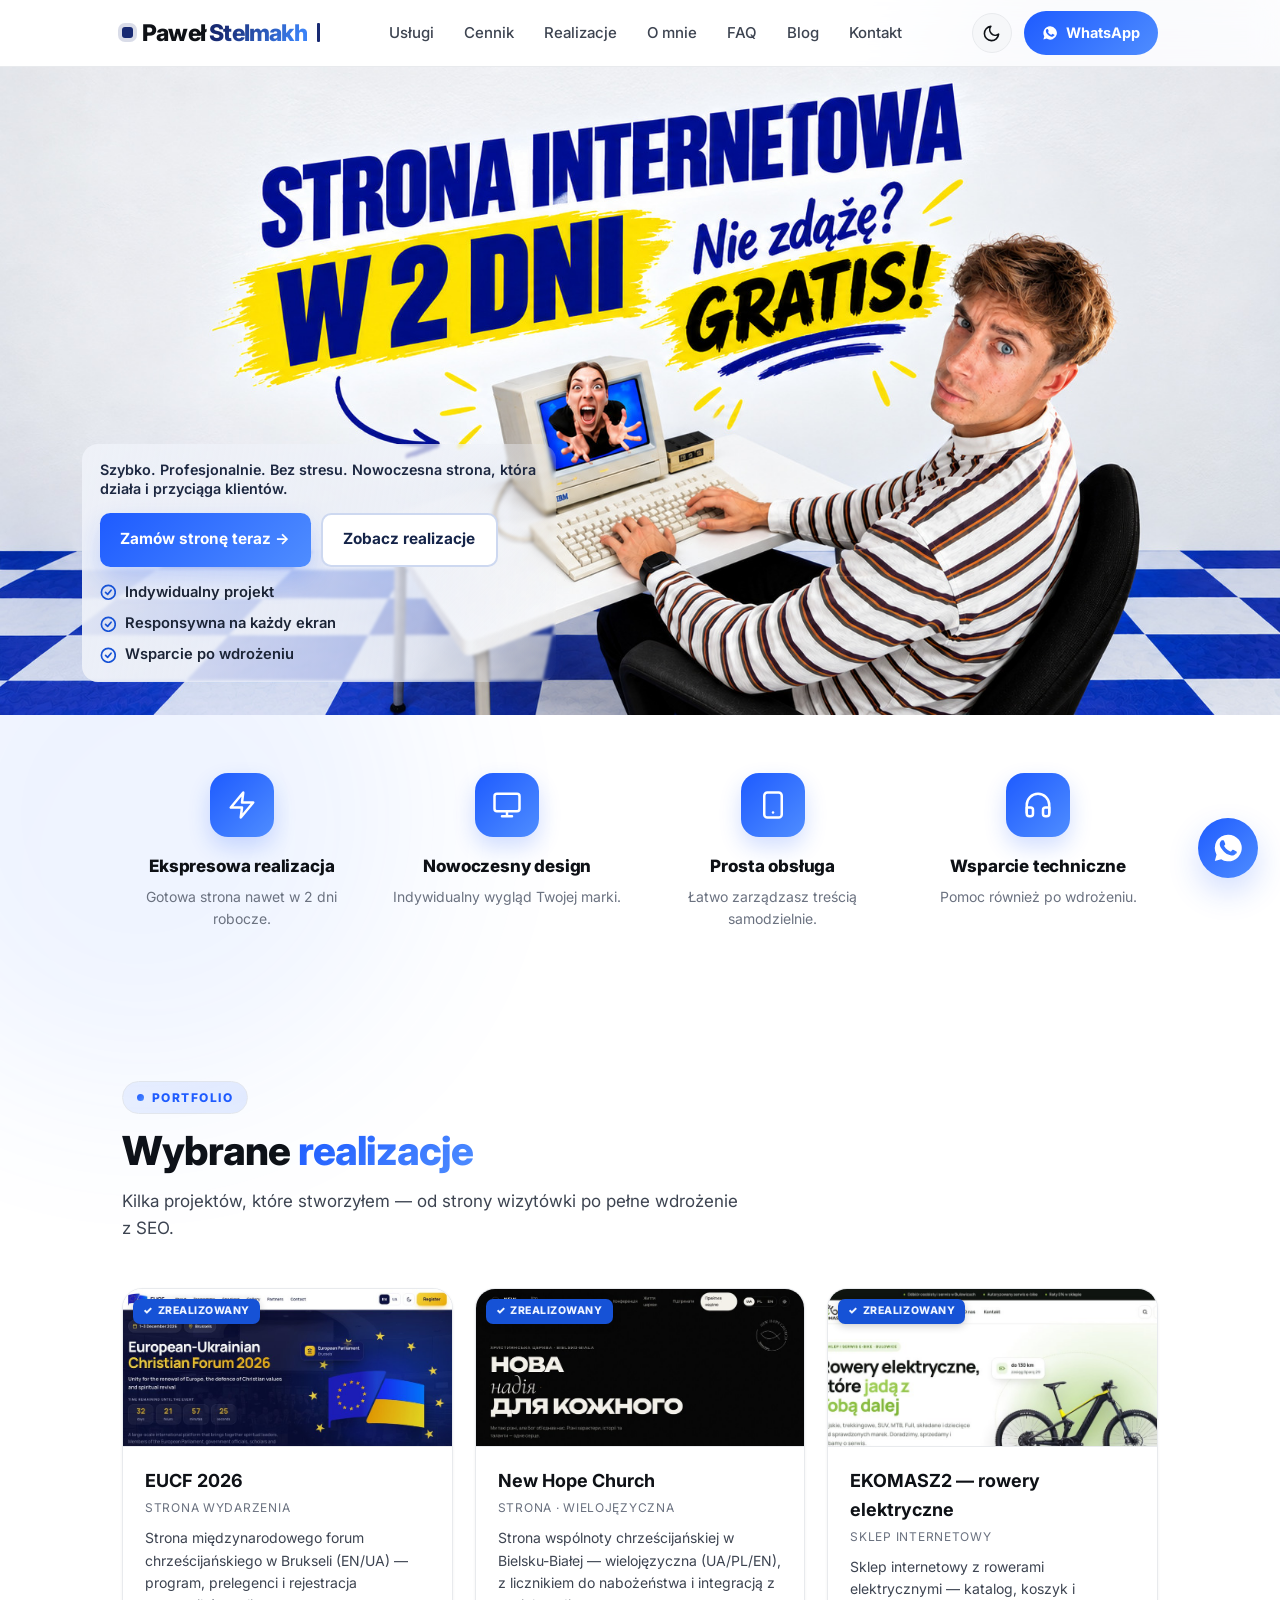
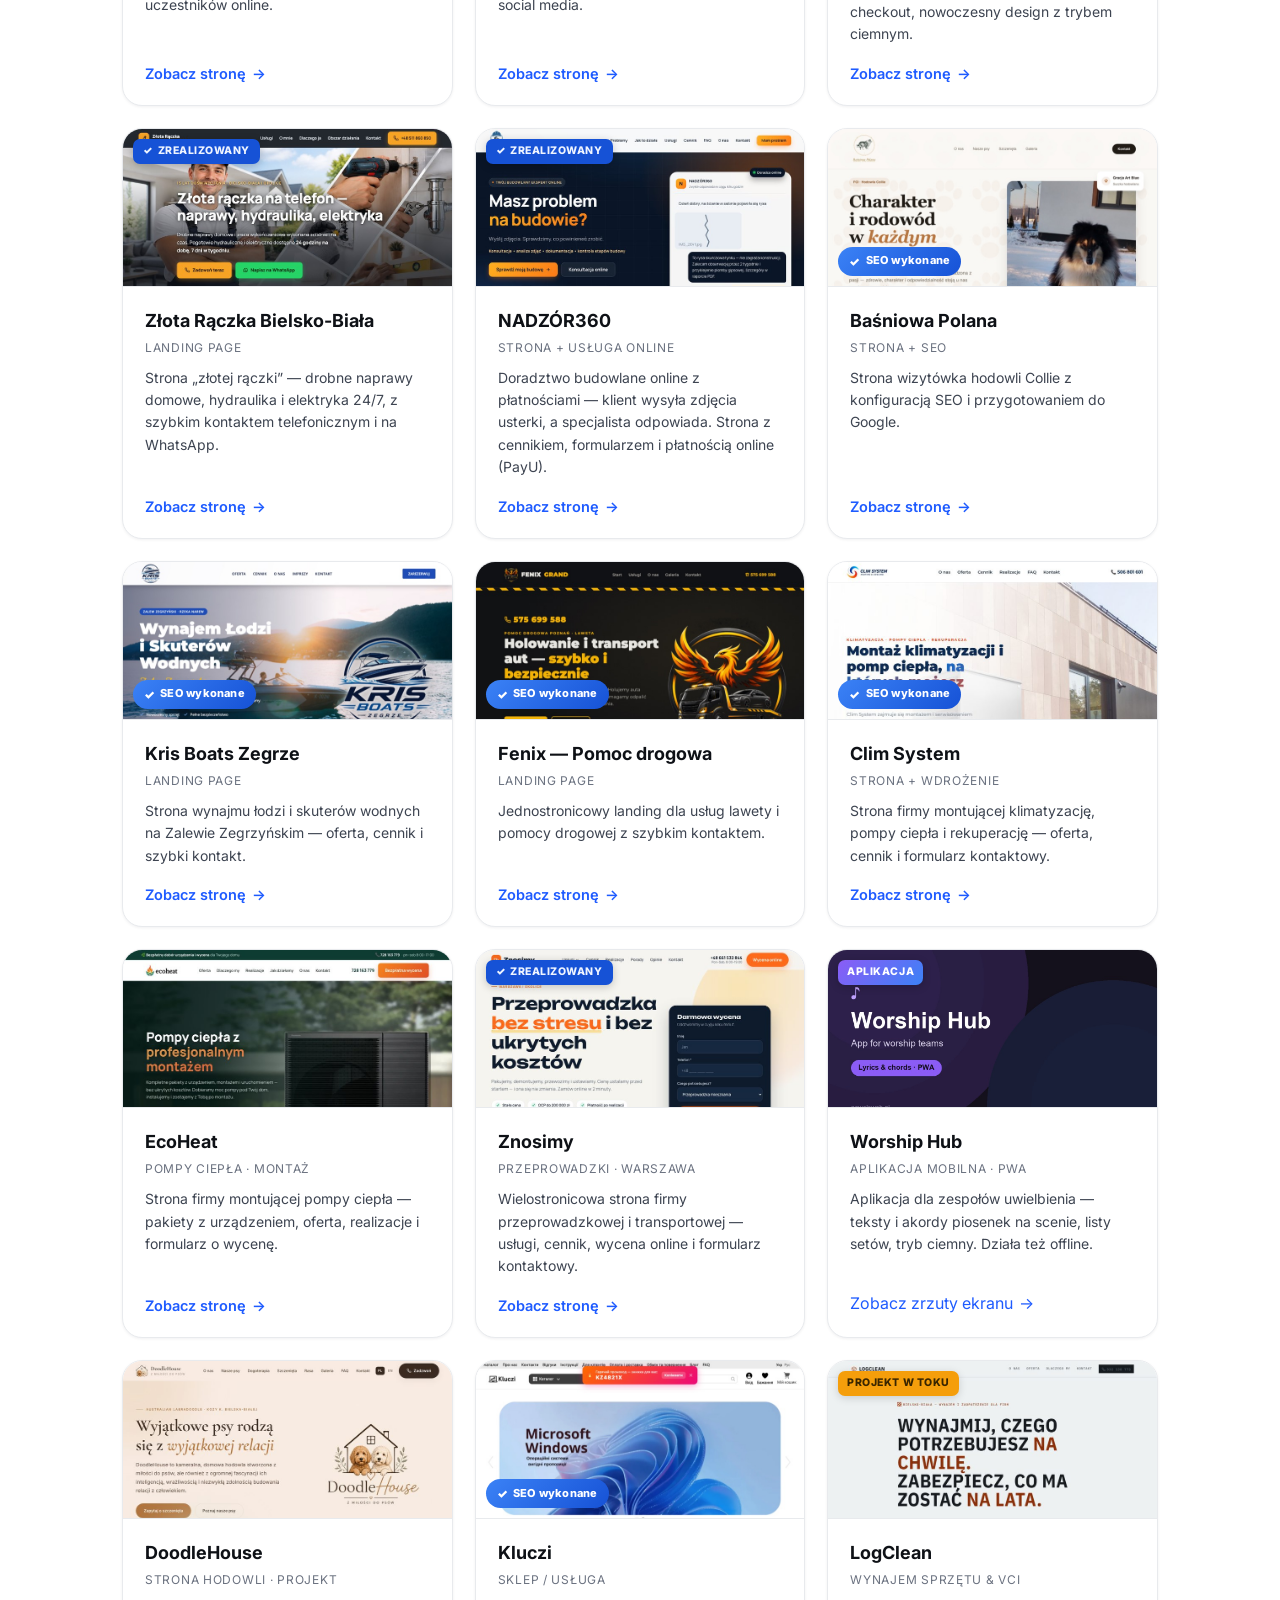
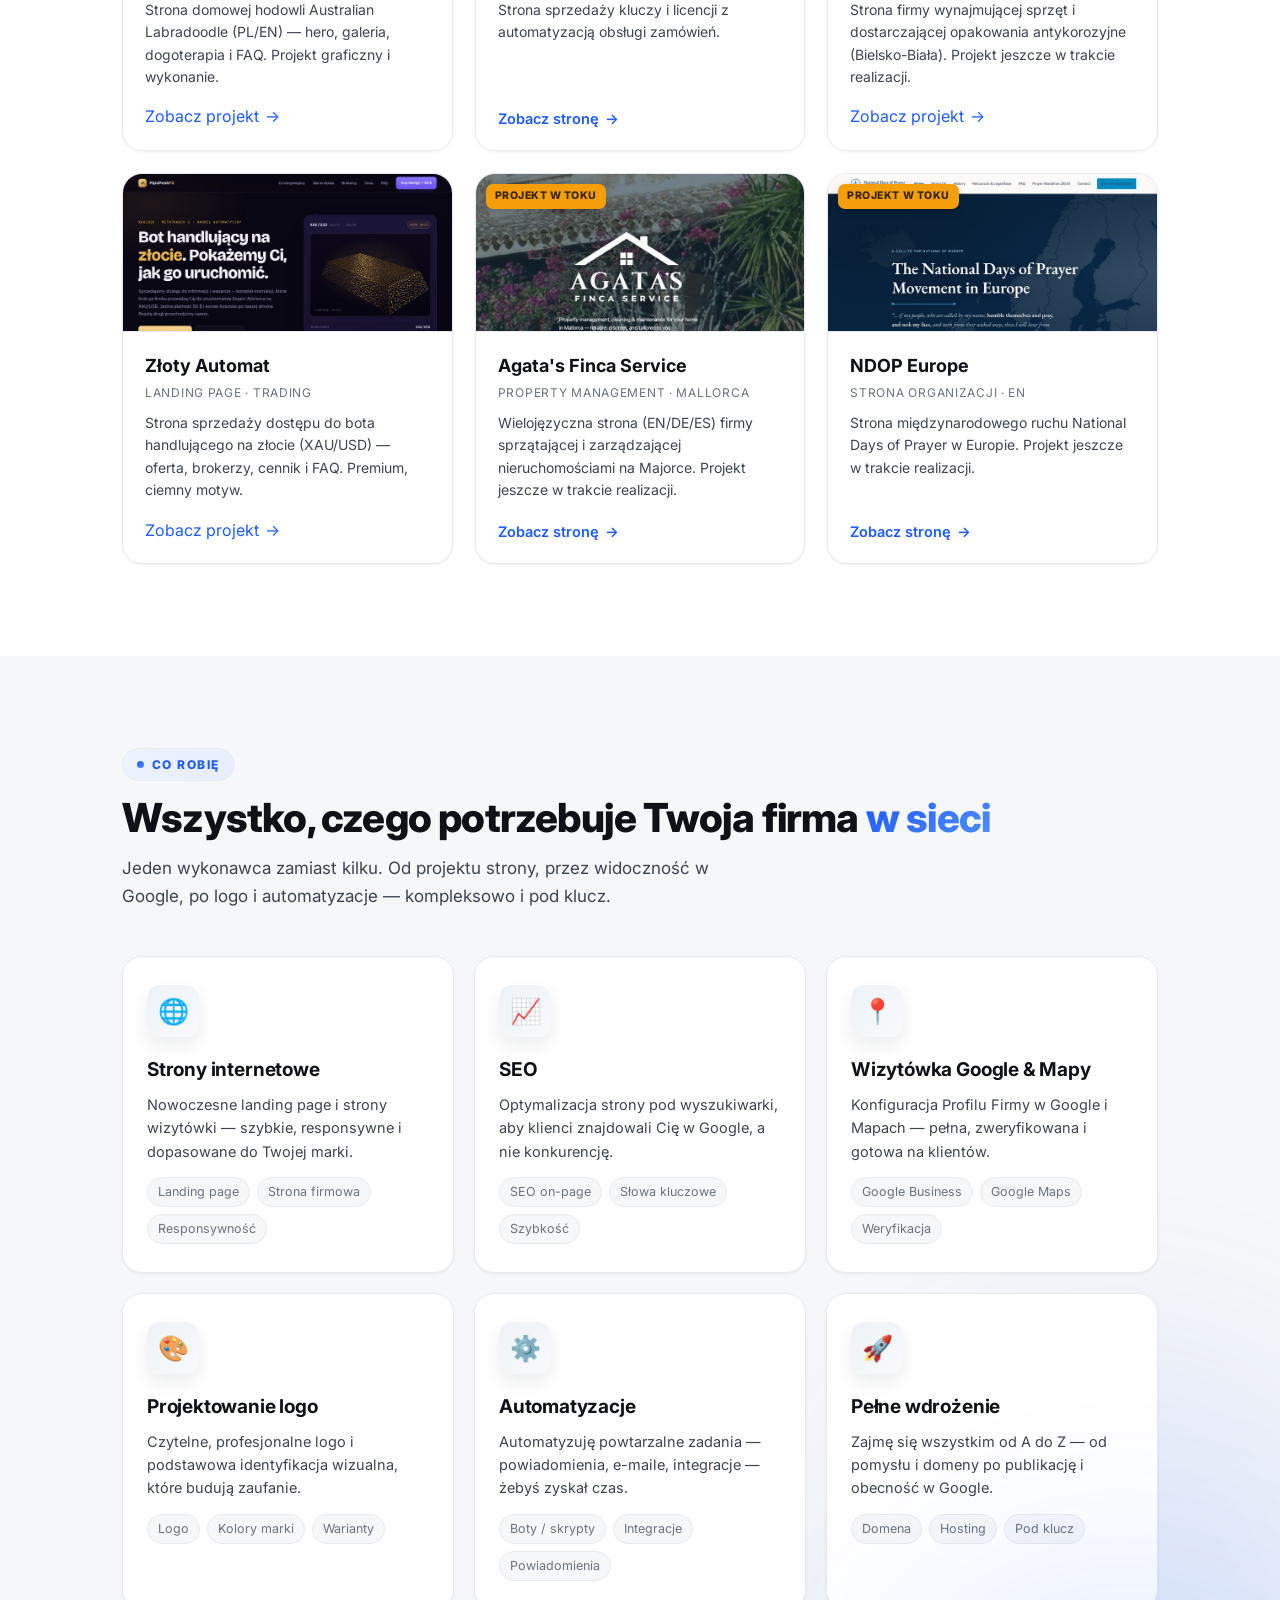
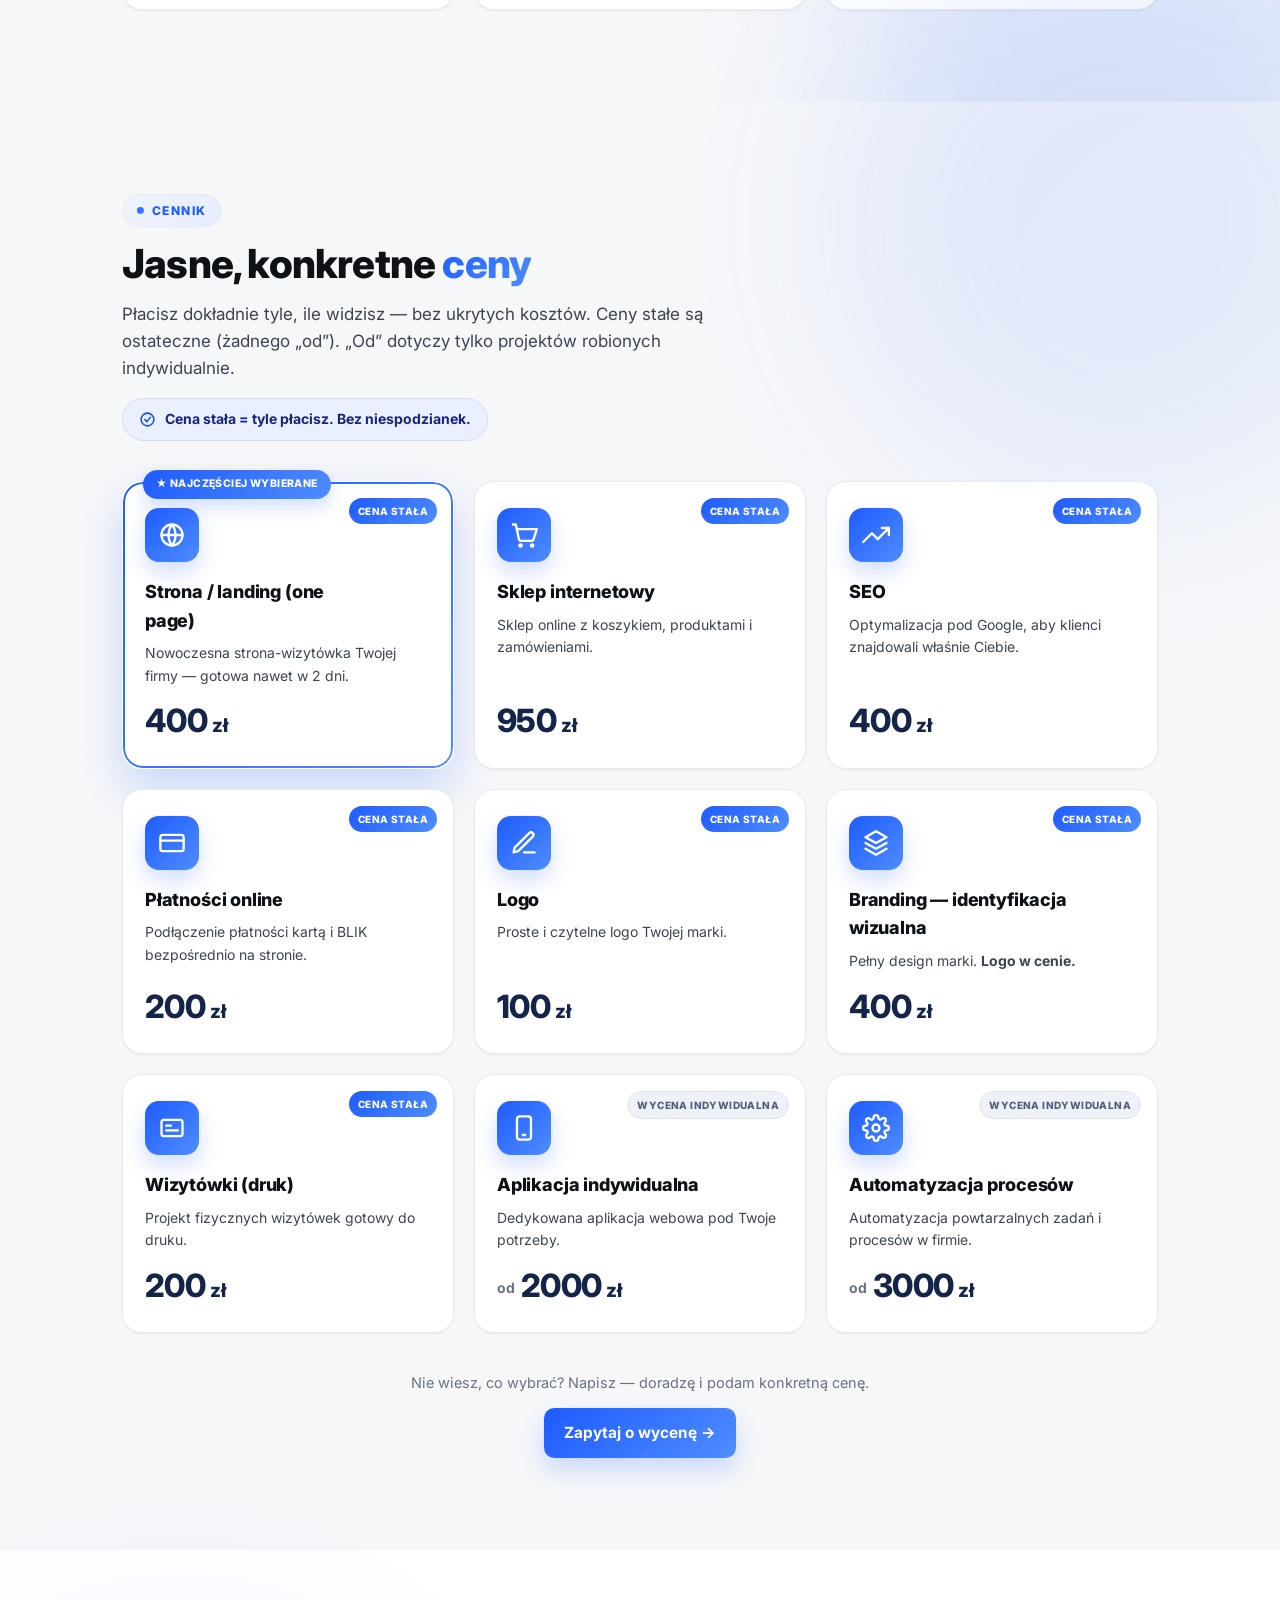
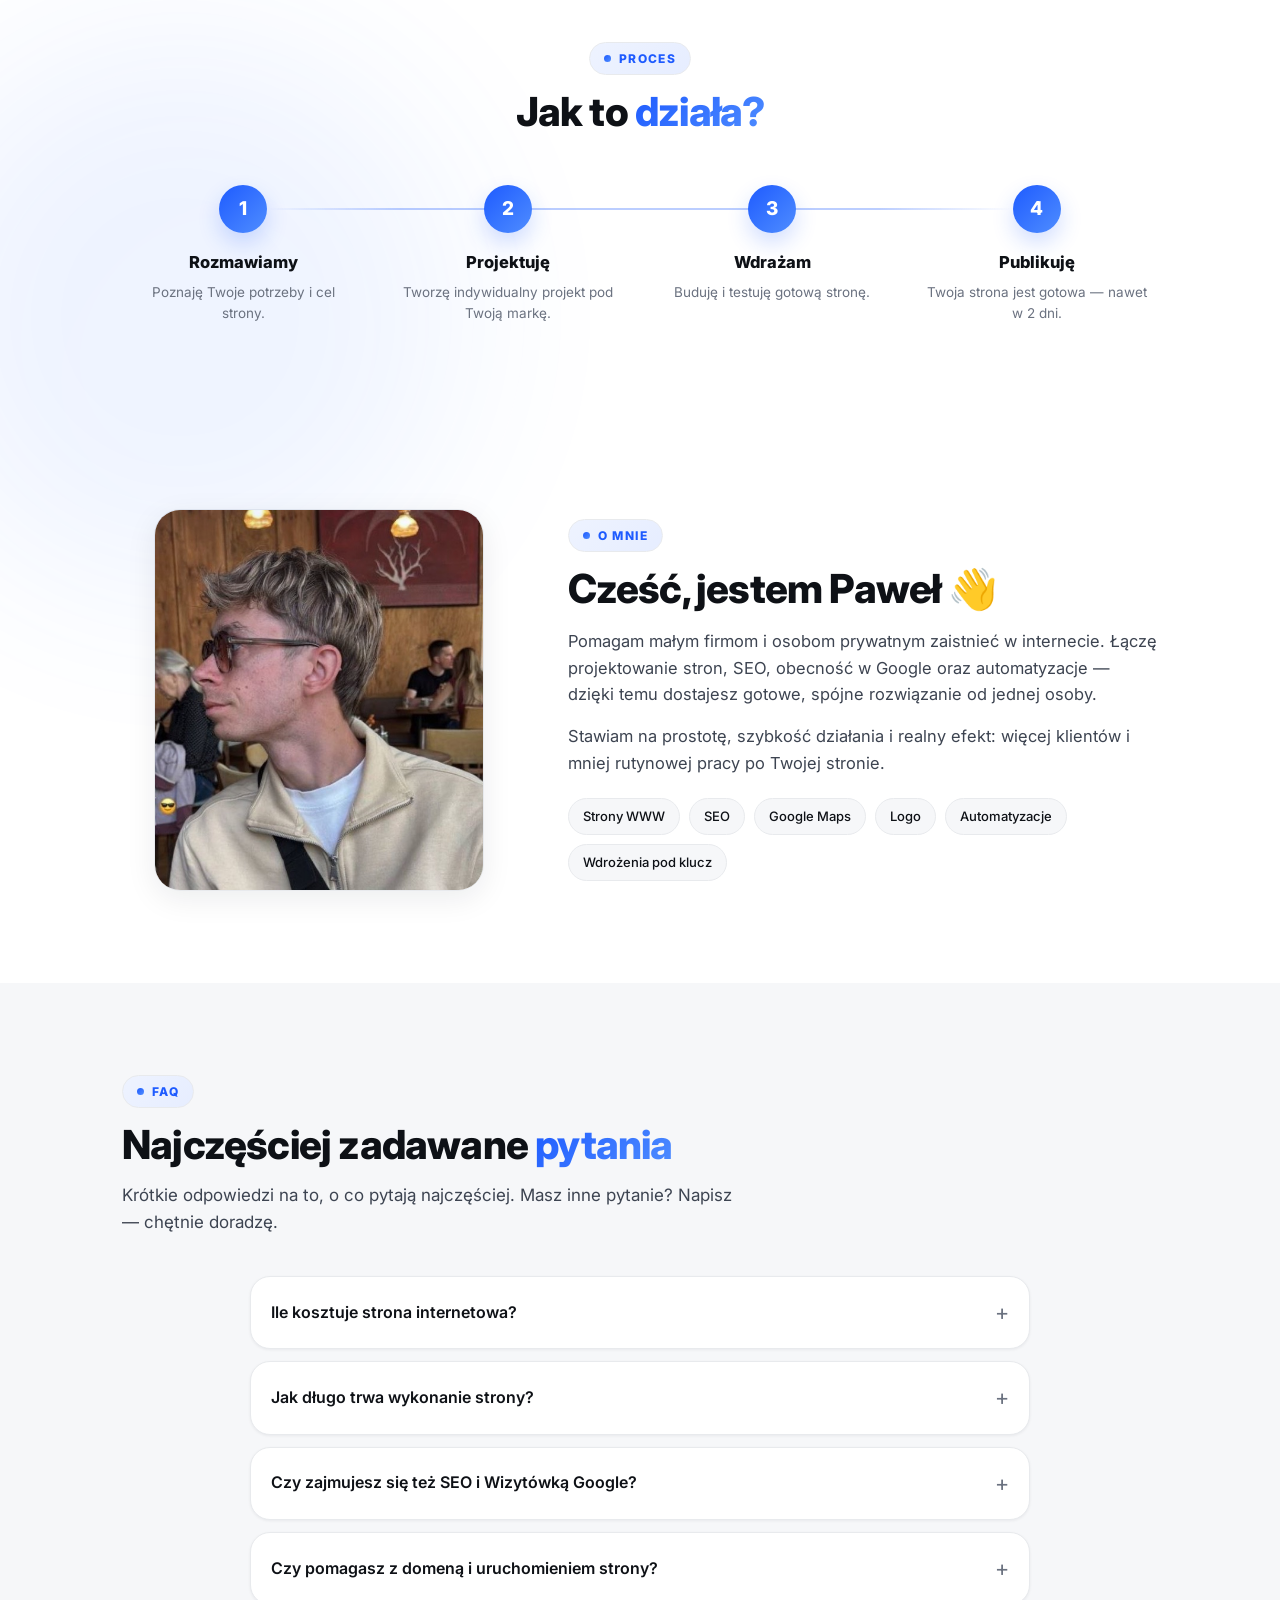
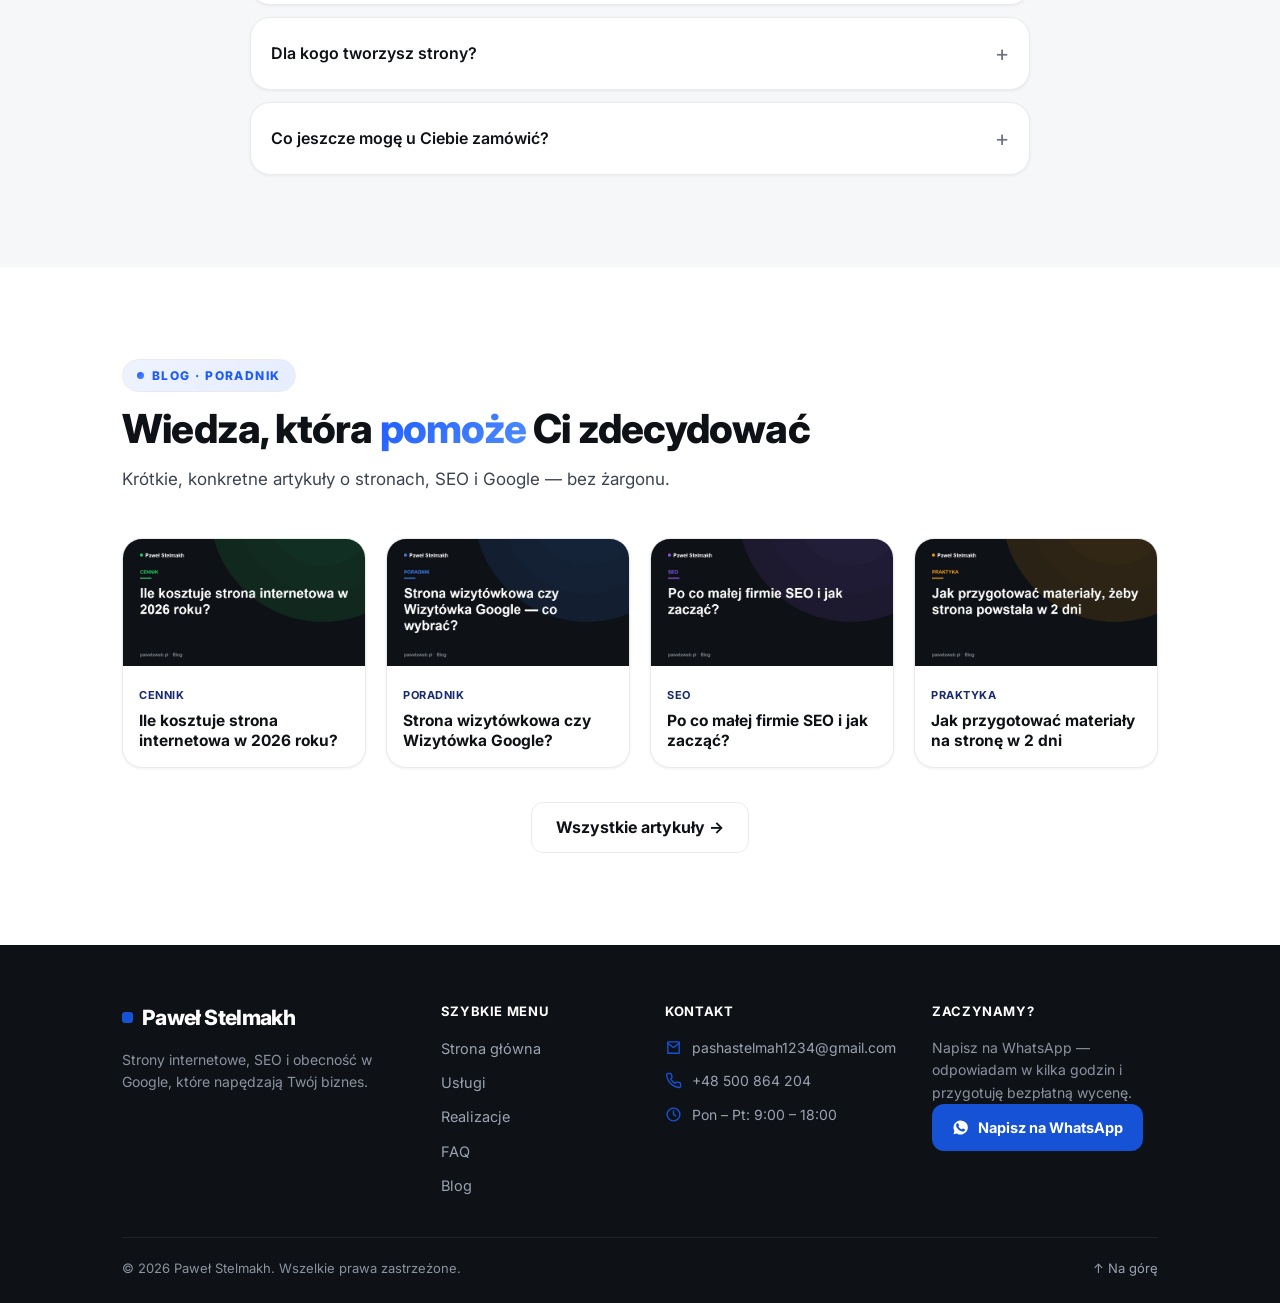
==== commit e728ae2f: "Portfolio: dodaj EUCF 2026, New Hope Church, EKOMASZ2 (rowery); NADZÓR360 -> live nadzor360.com.pl +" ====
--- a/index.html
+++ b/index.html
@@ -749,6 +749,33 @@
 
       <div class="work-grid">
         <article class="work reveal">
+          <div class="thumb"><img src="shots/eucf.jpg" alt="EUCF — European-Ukrainian Christian Forum — podgląd strony" loading="lazy" width="780" height="500"><span class="done">Zrealizowany</span></div>
+          <div class="body">
+            <h3>EUCF 2026</h3>
+            <div class="tag">Strona wydarzenia</div>
+            <p>Strona międzynarodowego forum chrześcijańskiego w Brukseli (EN/UA) — program, prelegenci i rejestracja uczestników online.</p>
+            <a class="link" href="https://eucf.info" target="_blank" rel="noopener">Zobacz stronę <span class="ar">→</span></a>
+          </div>
+        </article>
+        <article class="work reveal">
+          <div class="thumb"><img src="shots/new-hope-church.jpg" alt="New Hope Church — podgląd strony" loading="lazy" width="780" height="500"><span class="done">Zrealizowany</span></div>
+          <div class="body">
+            <h3>New Hope Church</h3>
+            <div class="tag">Strona · wielojęzyczna</div>
+            <p>Strona wspólnoty chrześcijańskiej w Bielsku-Białej — wielojęzyczna (UA/PL/EN), z licznikiem do nabożeństwa i integracją z social media.</p>
+            <a class="link" href="https://newhope77.github.io/new-hope-church/" target="_blank" rel="noopener">Zobacz stronę <span class="ar">→</span></a>
+          </div>
+        </article>
+        <article class="work reveal">
+          <div class="thumb"><img src="shots/rowery.jpg" alt="EKOMASZ2 — sklep z rowerami elektrycznymi — podgląd strony" loading="lazy" width="780" height="500"><span class="done">Zrealizowany</span></div>
+          <div class="body">
+            <h3>EKOMASZ2 — rowery elektryczne</h3>
+            <div class="tag">Sklep internetowy</div>
+            <p>Sklep internetowy z rowerami elektrycznymi — katalog, koszyk i checkout, nowoczesny design z trybem ciemnym.</p>
+            <a class="link" href="https://newhope77.github.io/ekomasz2-sklep/" target="_blank" rel="noopener">Zobacz stronę <span class="ar">→</span></a>
+          </div>
+        </article>
+        <article class="work reveal">
           <div class="thumb"><img src="shots/zlota-raczka.jpg" alt="Złota rączka Bielsko-Biała — podgląd strony" loading="lazy" width="780" height="500"><span class="done">Zrealizowany</span></div>
           <div class="body">
             <h3>Złota Rączka Bielsko-Biała</h3>
@@ -758,12 +785,12 @@
           </div>
         </article>
         <article class="work reveal">
-          <div class="thumb"><img src="shots/nadzor360.jpg" alt="NADZÓR360 — podgląd strony" loading="lazy" width="780" height="500"><span class="wip">Projekt w toku</span></div>
+          <div class="thumb"><img src="shots/nadzor360.jpg" alt="NADZÓR360 — podgląd strony" loading="lazy" width="780" height="500"><span class="done">Zrealizowany</span></div>
           <div class="body">
             <h3>NADZÓR360</h3>
             <div class="tag">Strona + usługa online</div>
-            <p>Nadzór budowlany i doradztwo online — klient wysyła zdjęcia usterki, a specjalista odpowiada. Strona z cennikiem i formularzem zgłoszenia.</p>
-            <a class="link" href="https://newhope77.github.io/nadzor360/" target="_blank" rel="noopener">Zobacz stronę <span class="ar">→</span></a>
+            <p>Doradztwo budowlane online z płatnościami — klient wysyła zdjęcia usterki, a specjalista odpowiada. Strona z cennikiem, formularzem i płatnością online (PayU).</p>
+            <a class="link" href="https://nadzor360.com.pl" target="_blank" rel="noopener">Zobacz stronę <span class="ar">→</span></a>
           </div>
         </article>
         <article class="work reveal">
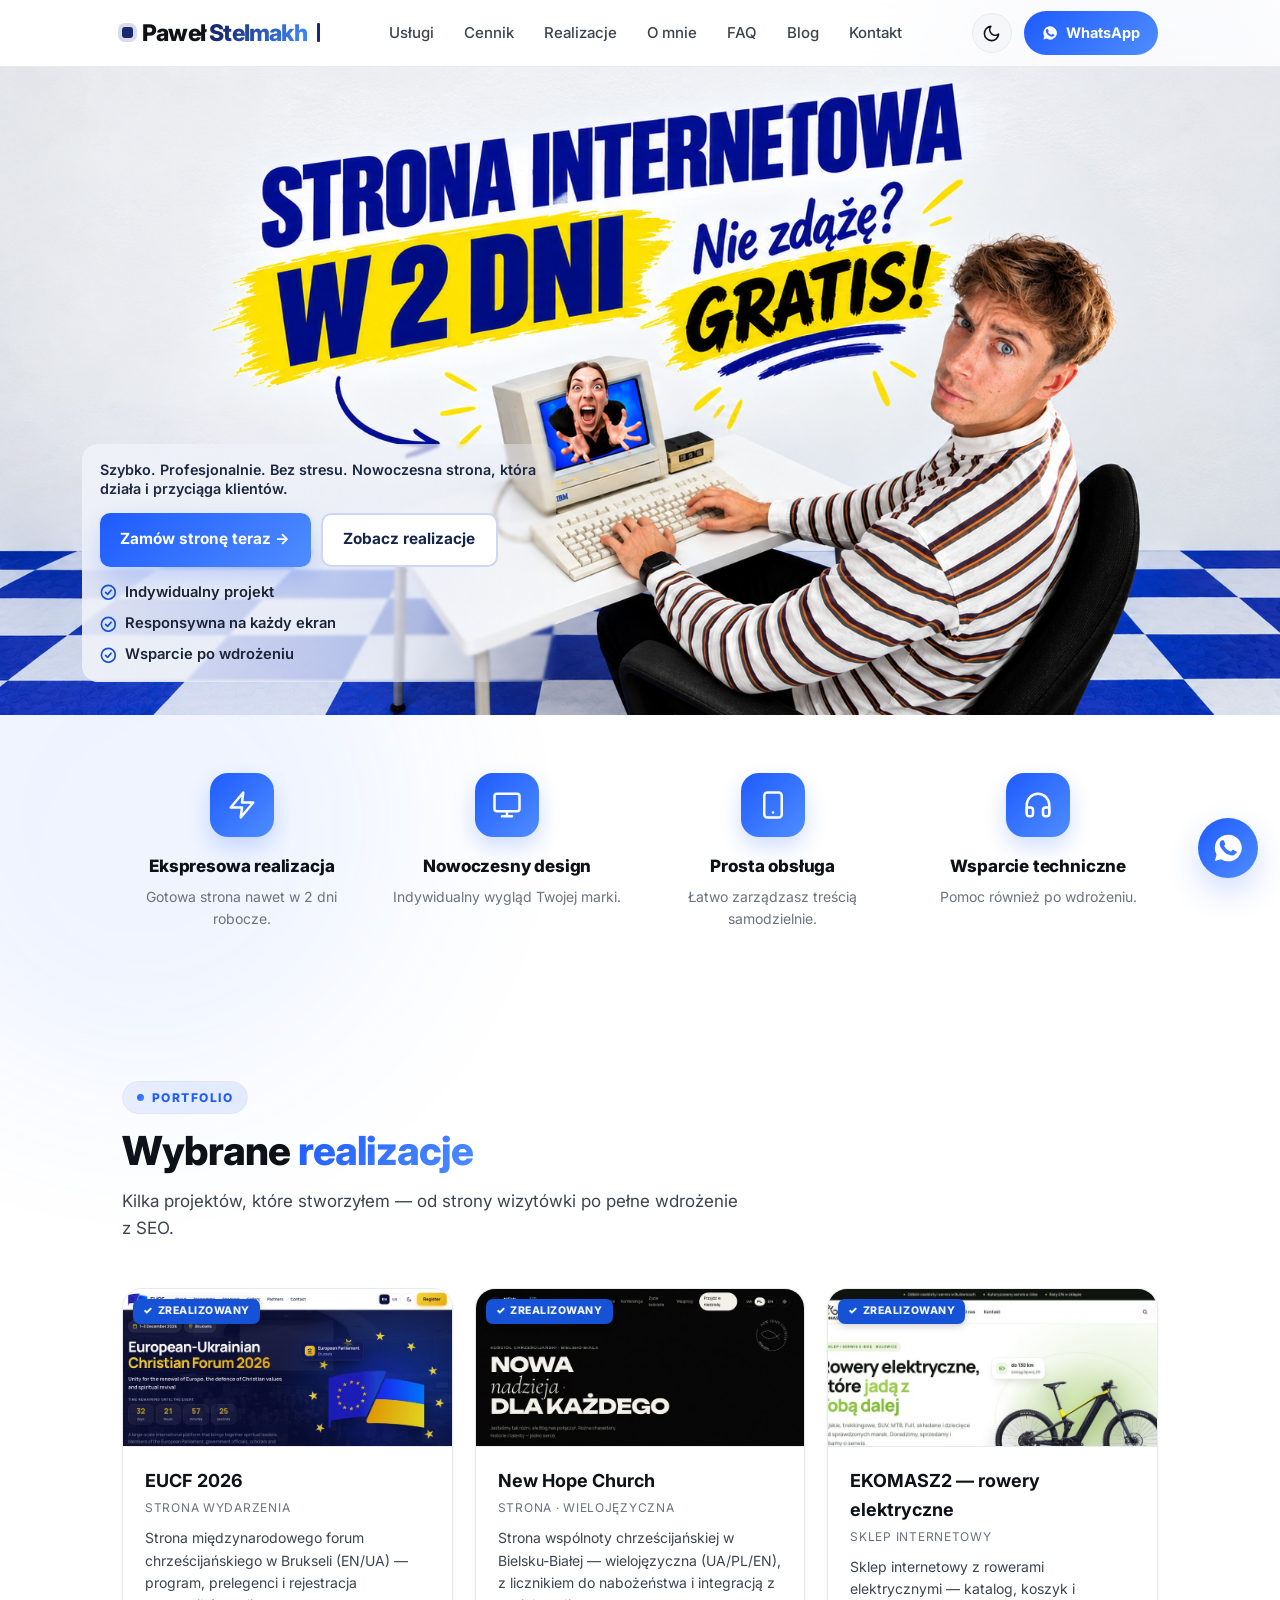
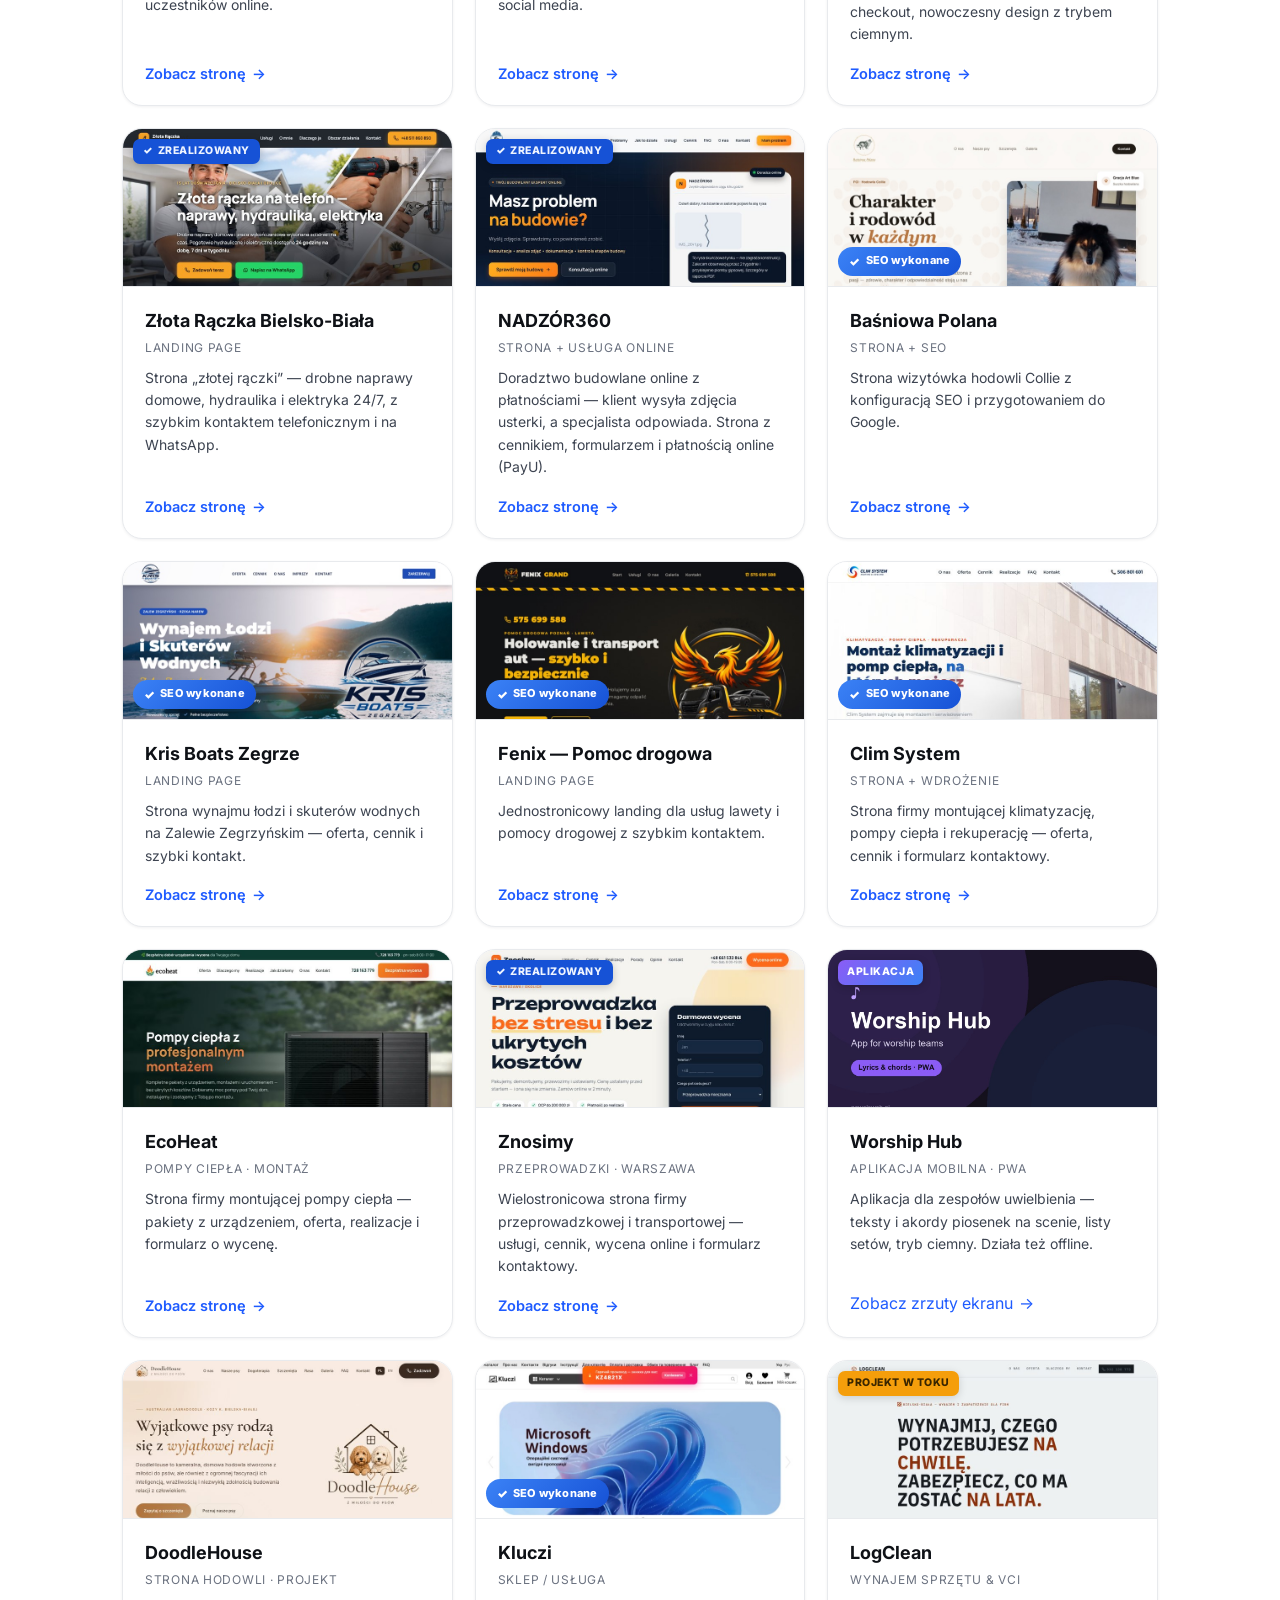
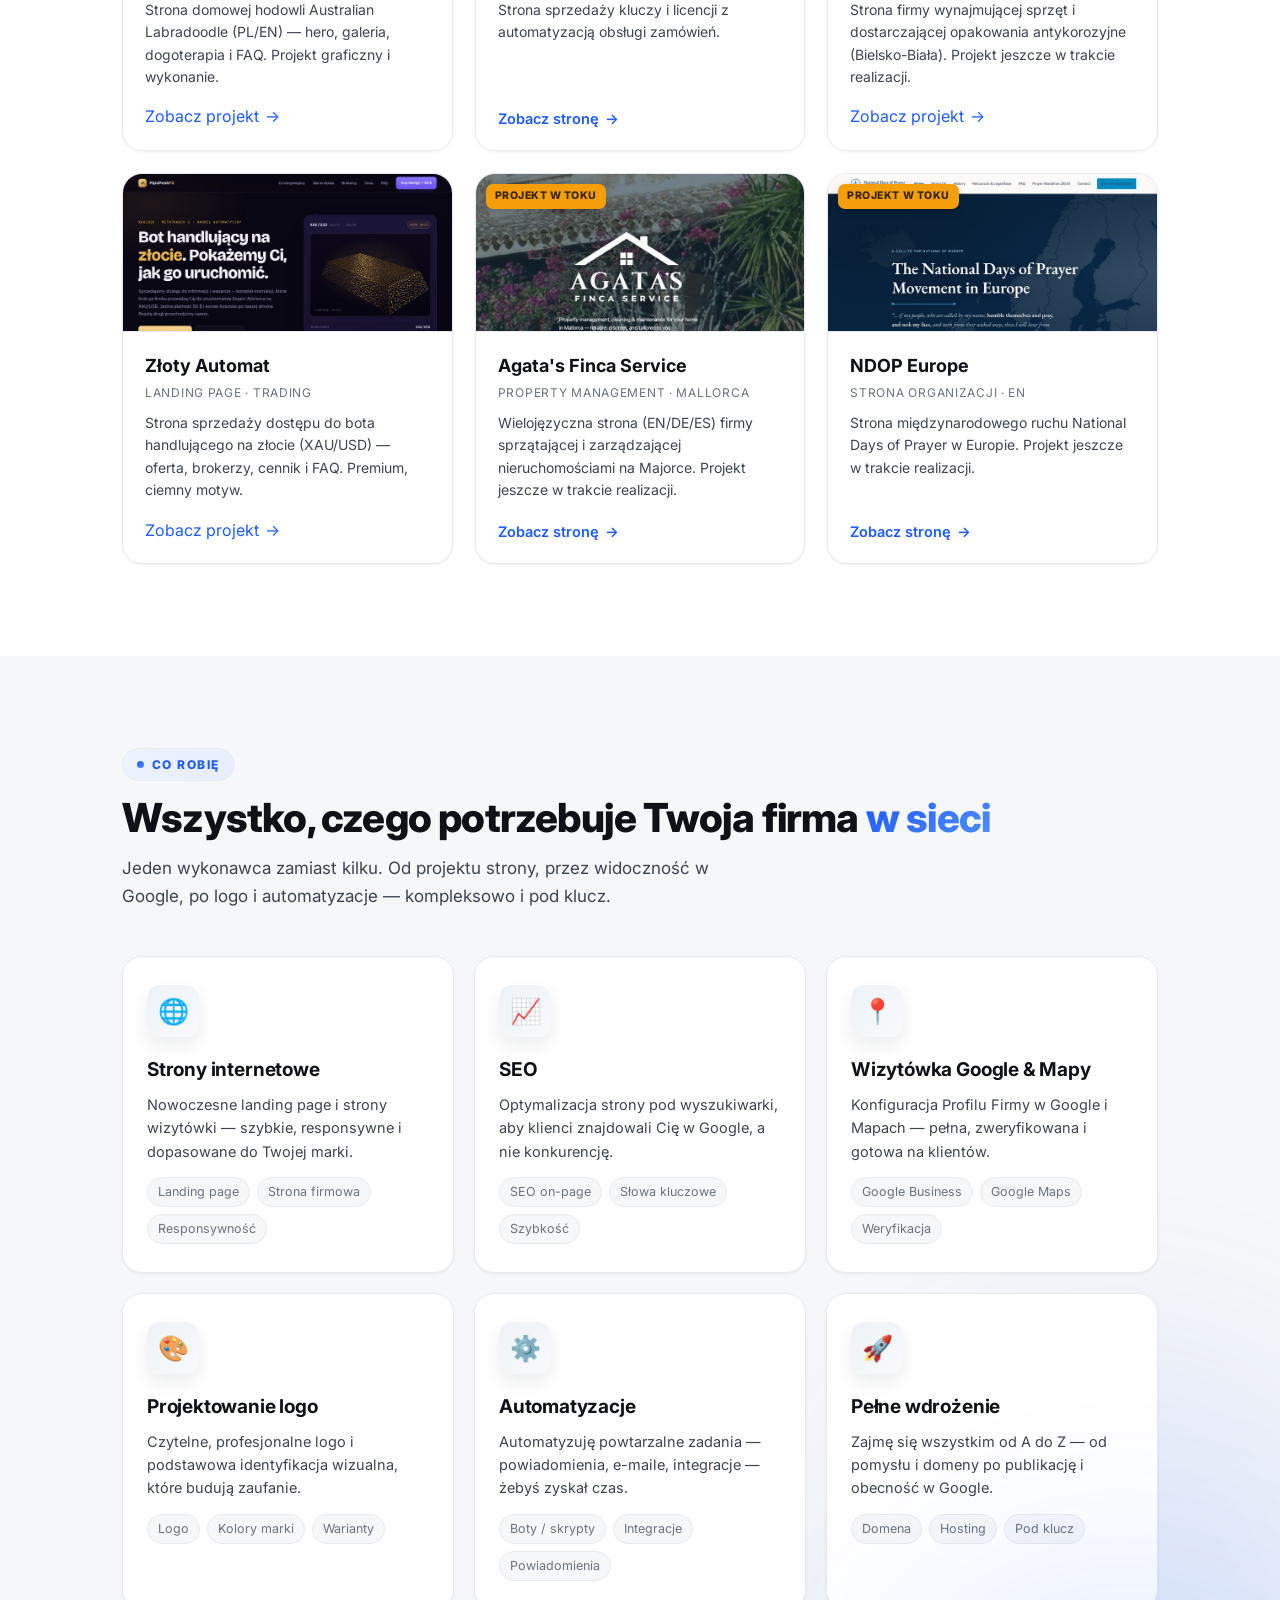
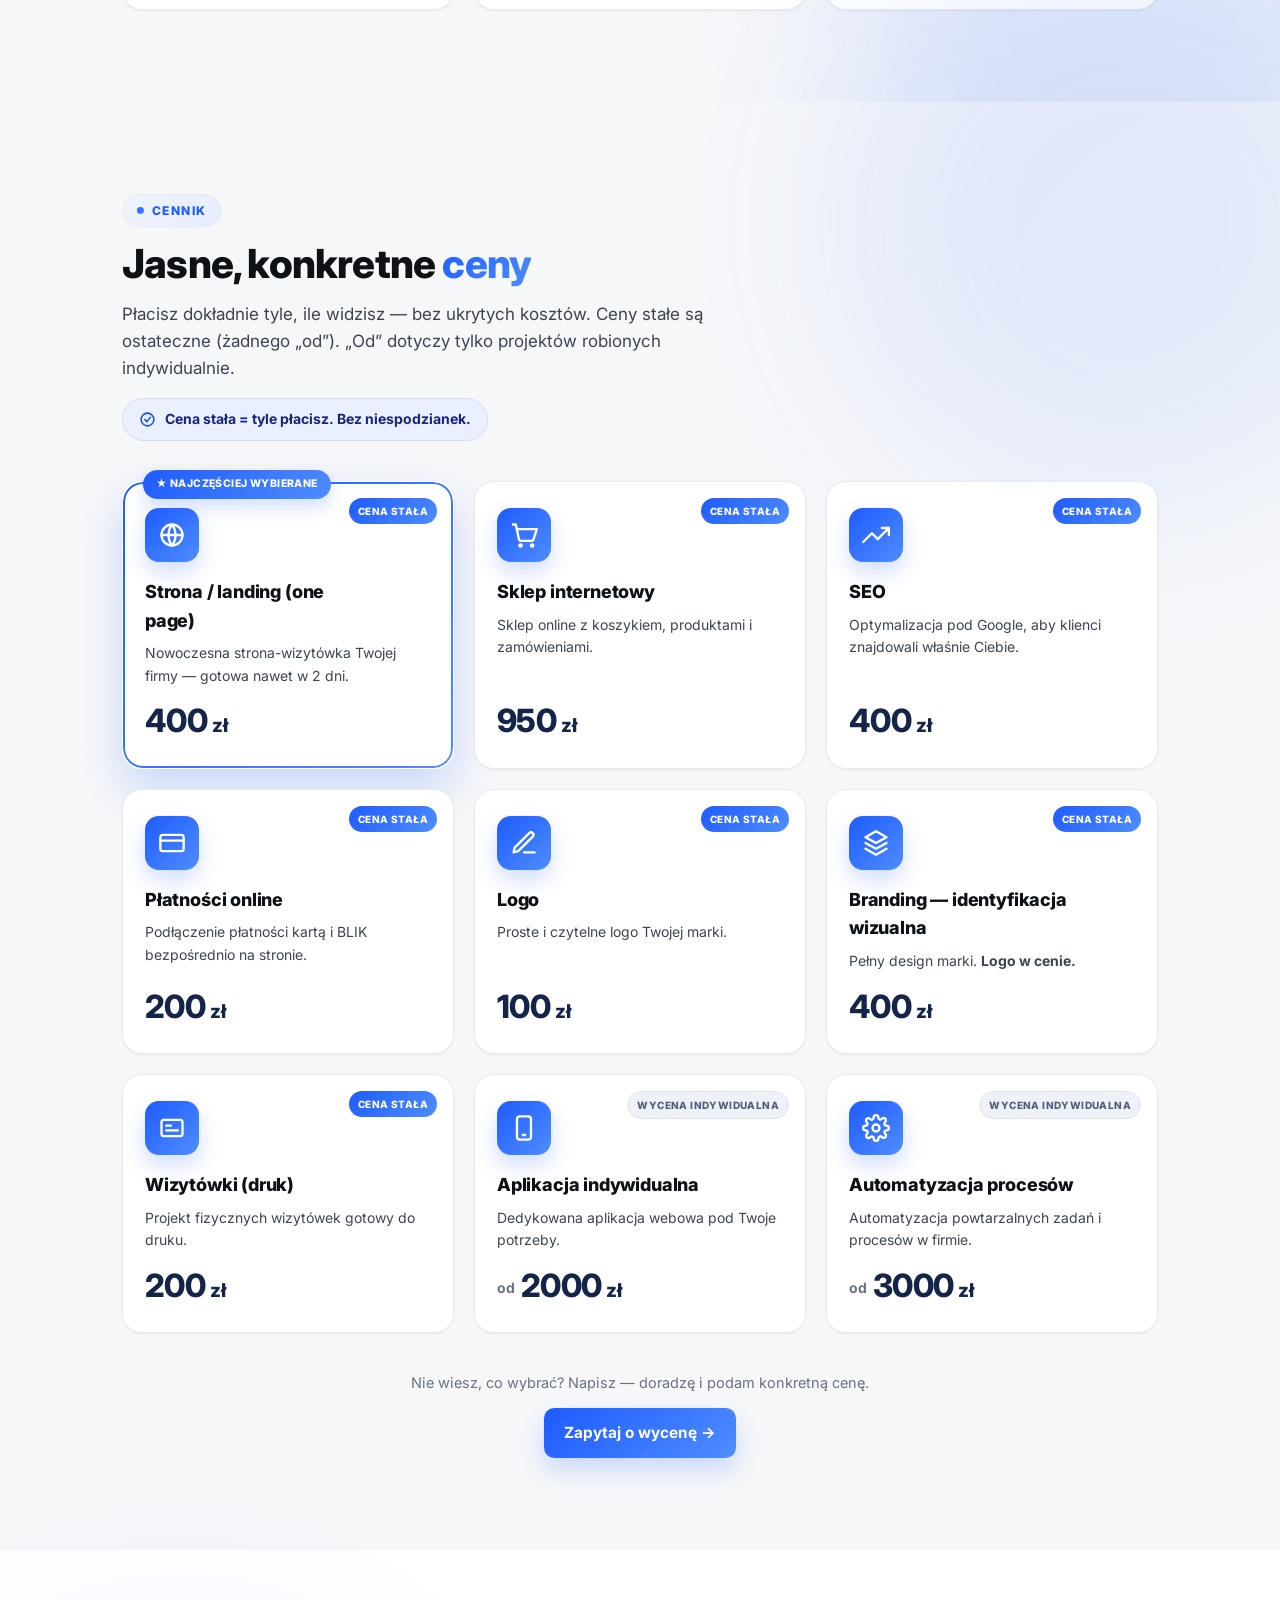
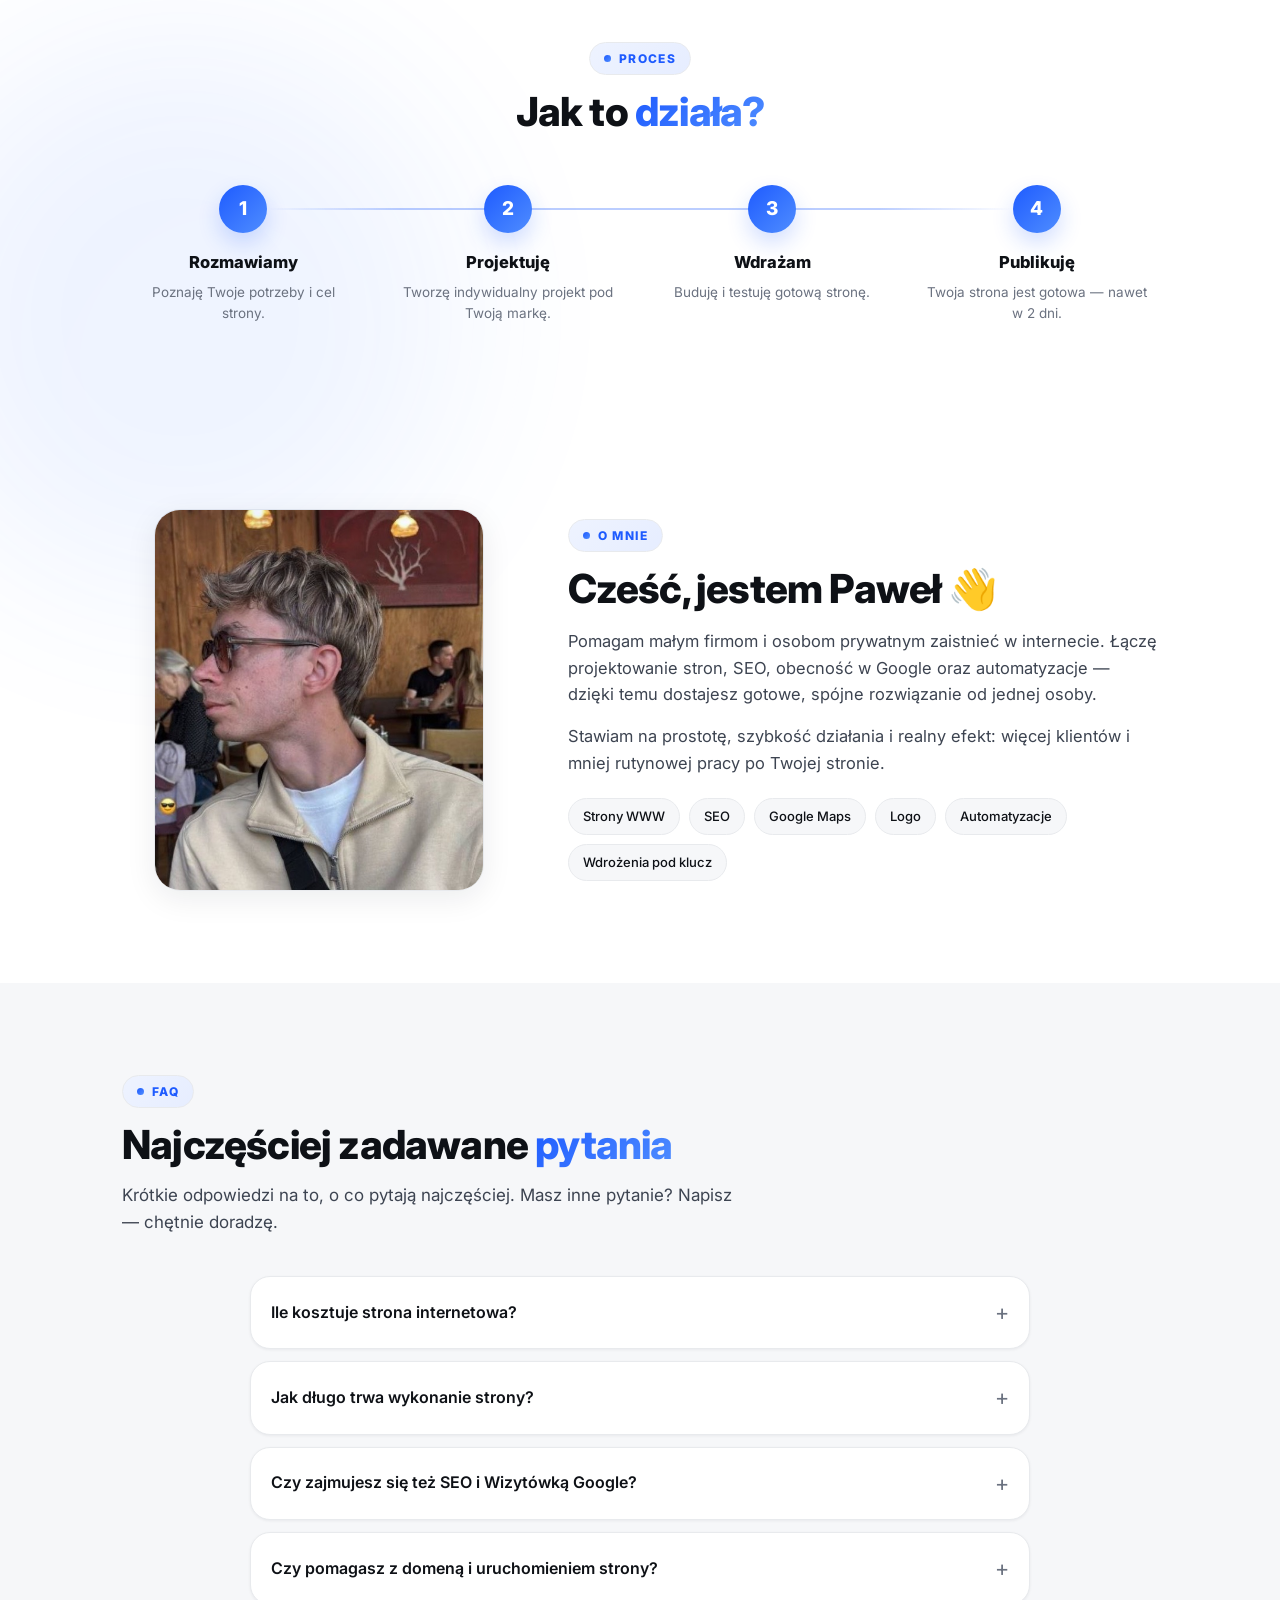
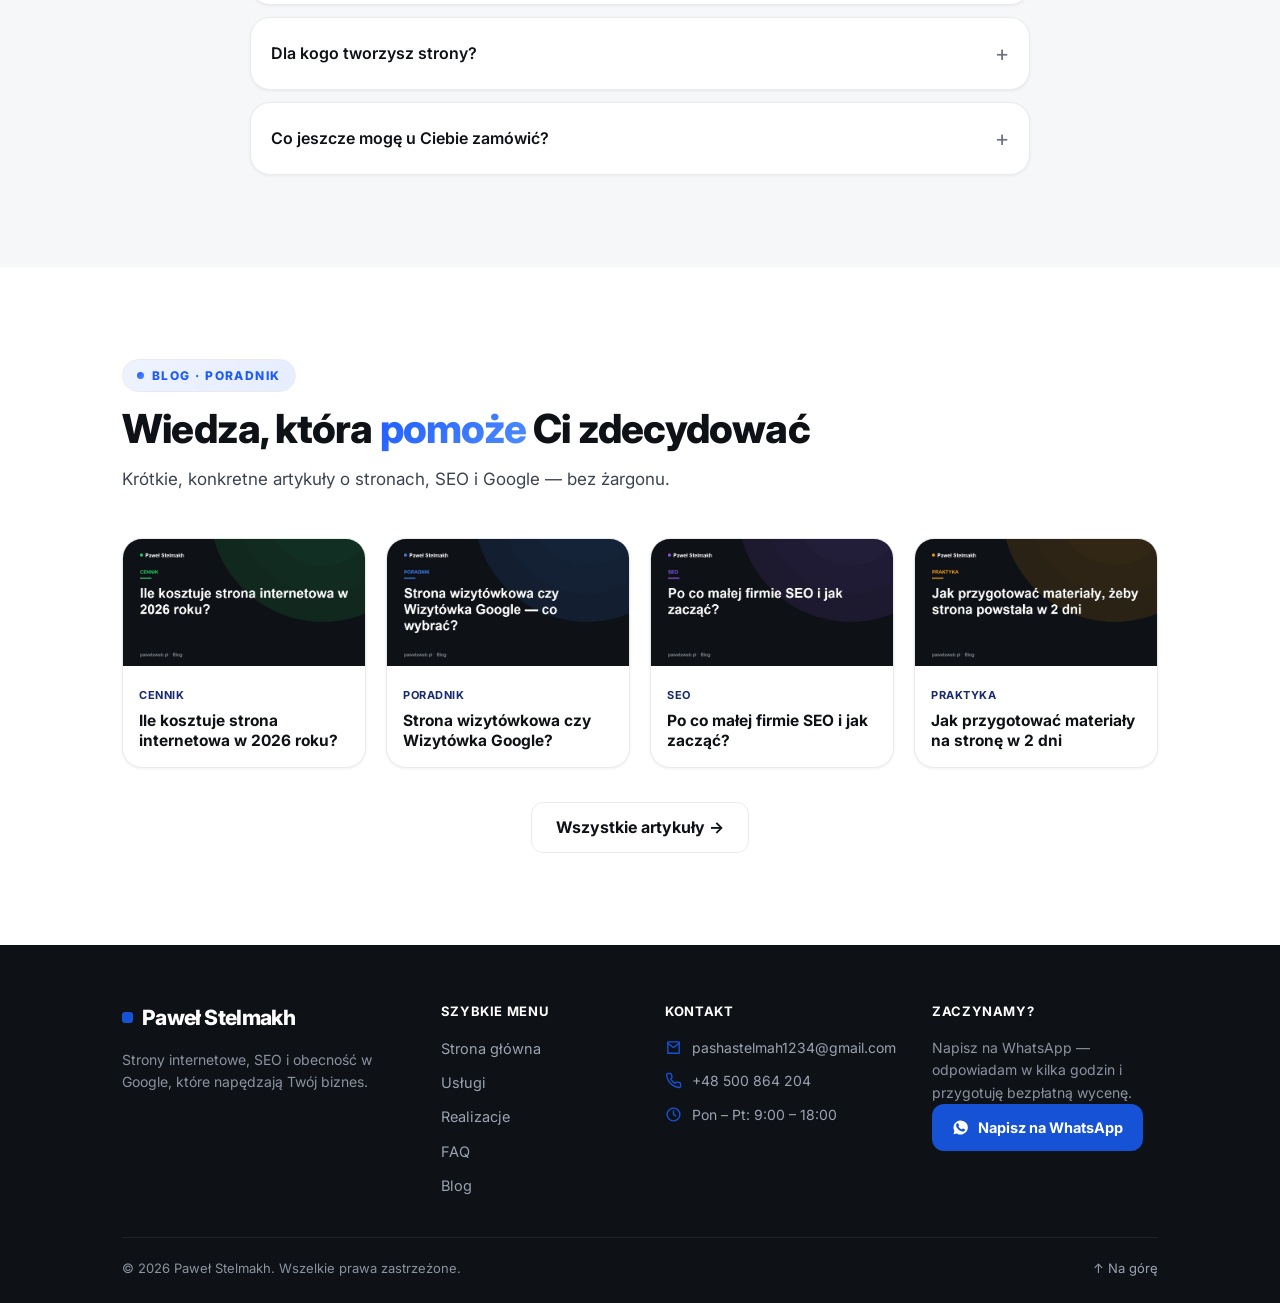
==== commit 12316bd3: "Portfolio: New Hope Church — polska wersja (zrzut ?lang=pl + link do PL) Co-Authored-By: Claude Opus" ====
--- a/index.html
+++ b/index.html
@@ -763,7 +763,7 @@
             <h3>New Hope Church</h3>
             <div class="tag">Strona · wielojęzyczna</div>
             <p>Strona wspólnoty chrześcijańskiej w Bielsku-Białej — wielojęzyczna (UA/PL/EN), z licznikiem do nabożeństwa i integracją z social media.</p>
-            <a class="link" href="https://newhope77.github.io/new-hope-church/" target="_blank" rel="noopener">Zobacz stronę <span class="ar">→</span></a>
+            <a class="link" href="https://newhope77.github.io/new-hope-church/?lang=pl" target="_blank" rel="noopener">Zobacz stronę <span class="ar">→</span></a>
           </div>
         </article>
         <article class="work reveal">
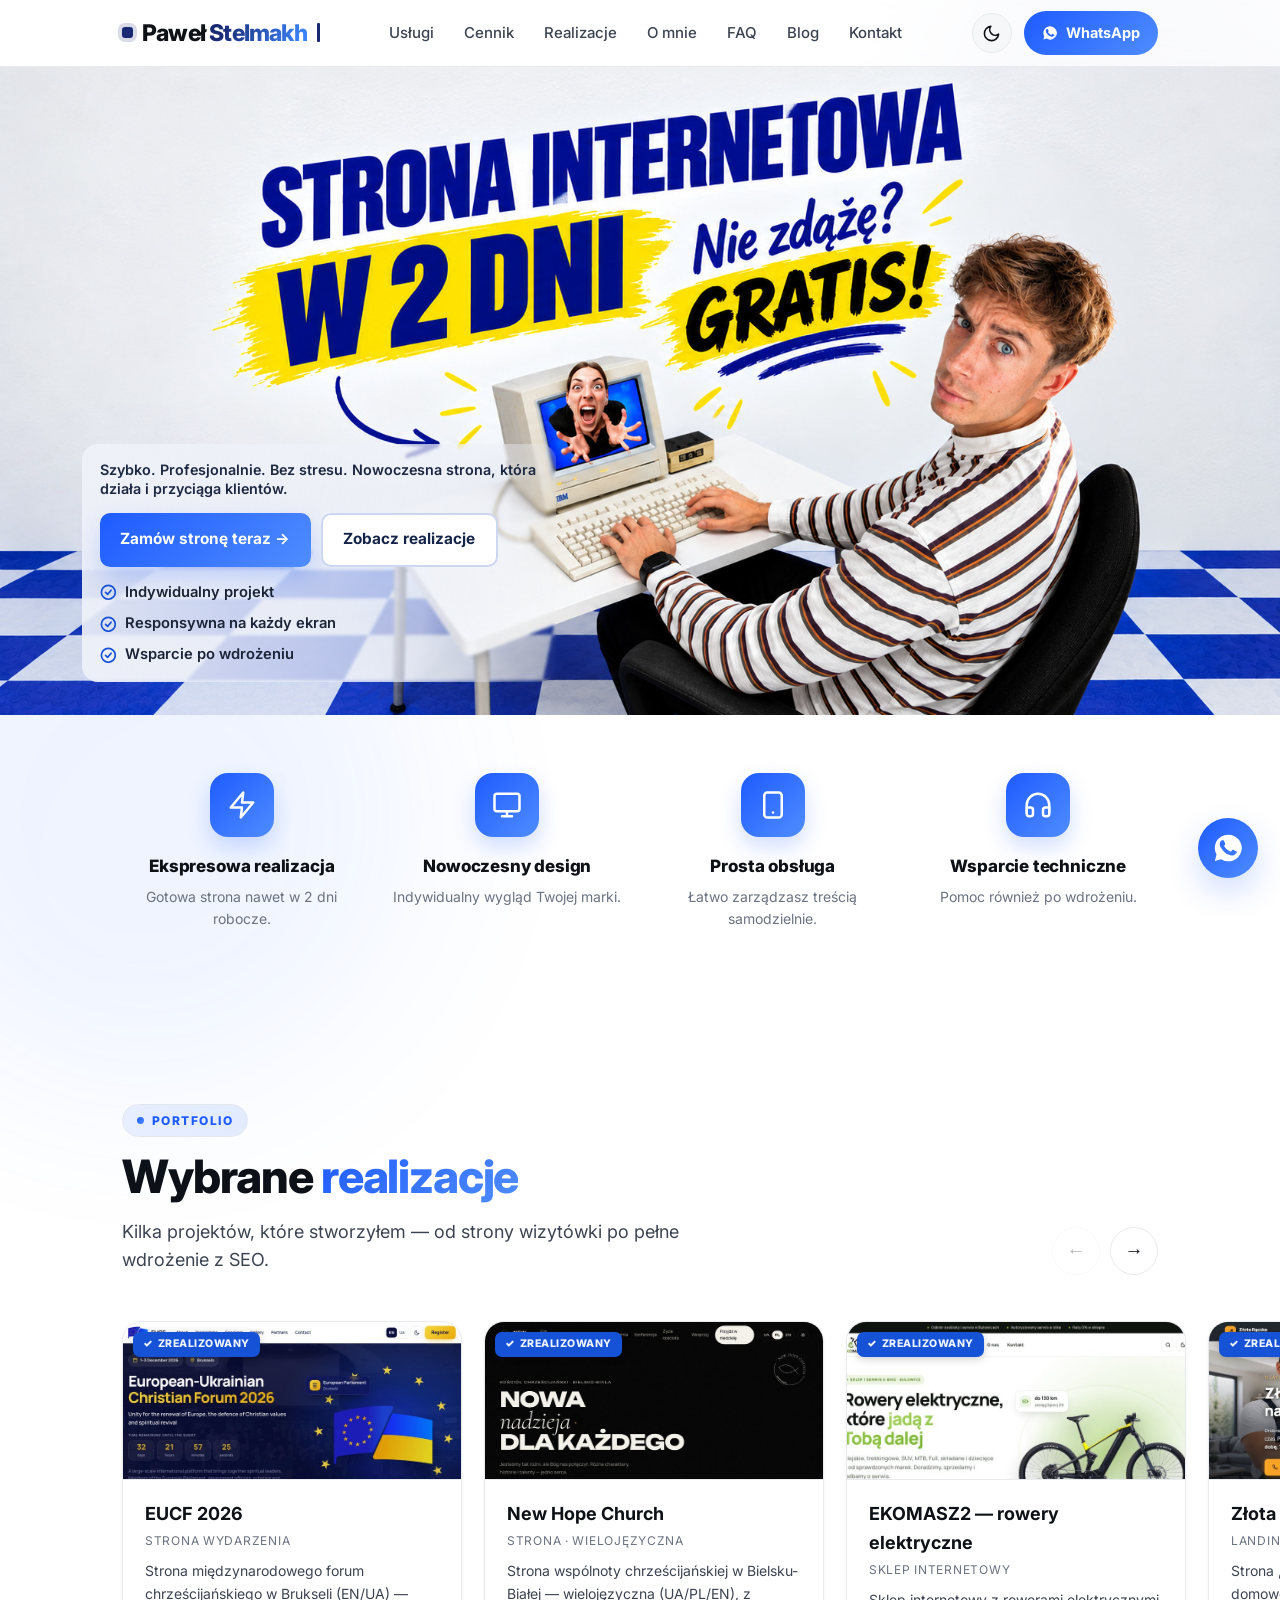
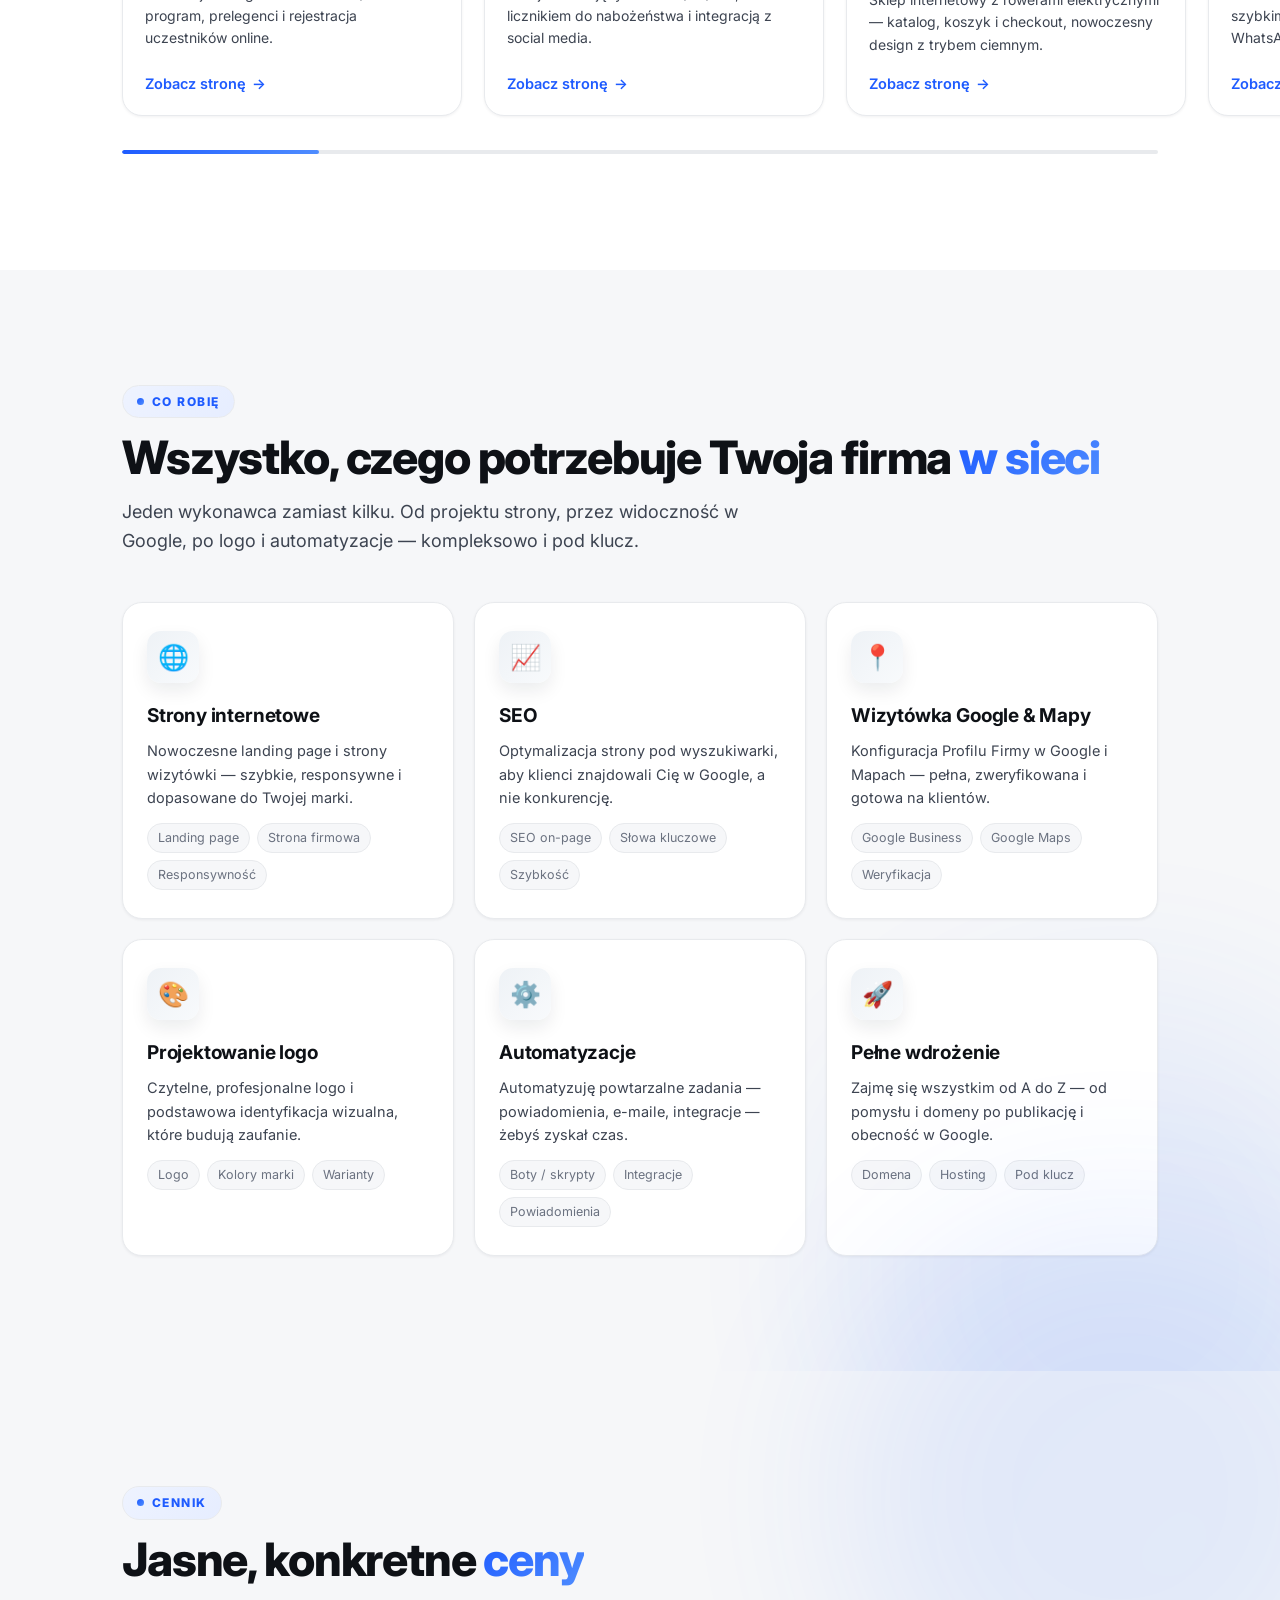
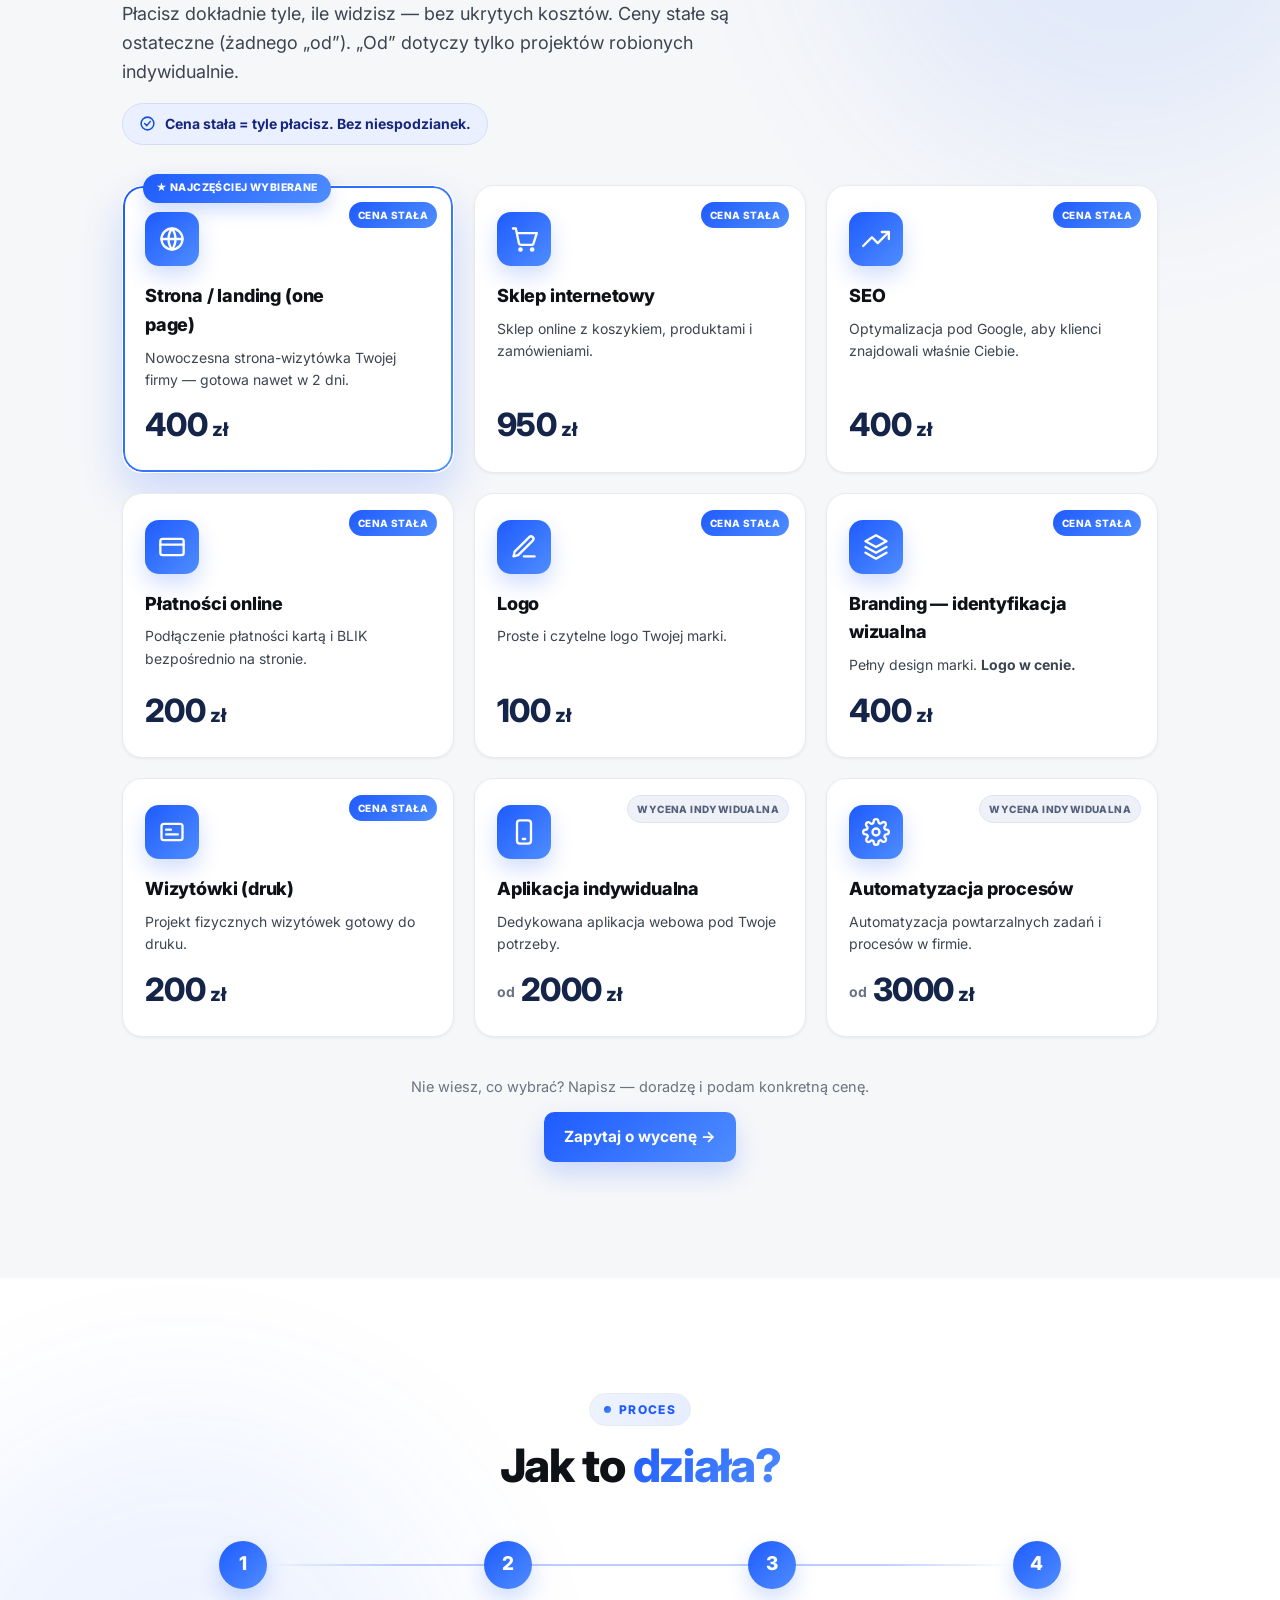
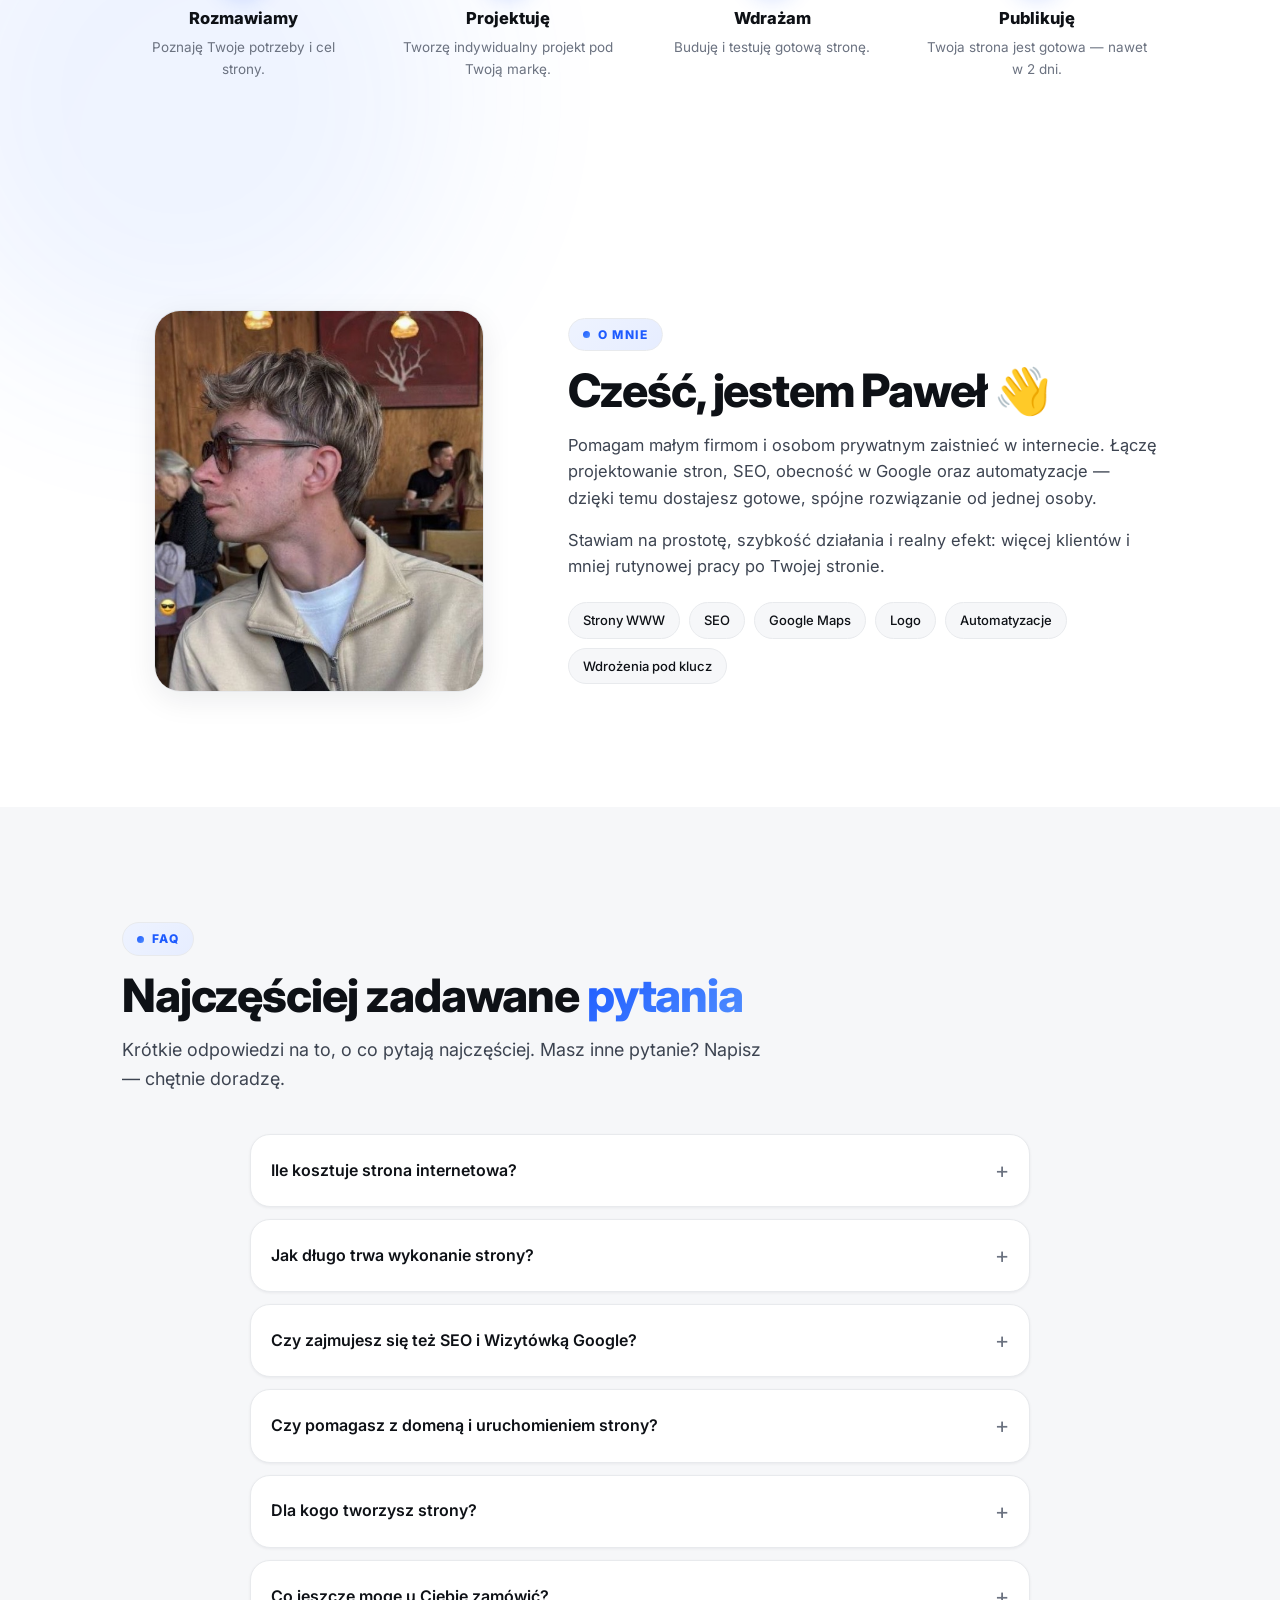
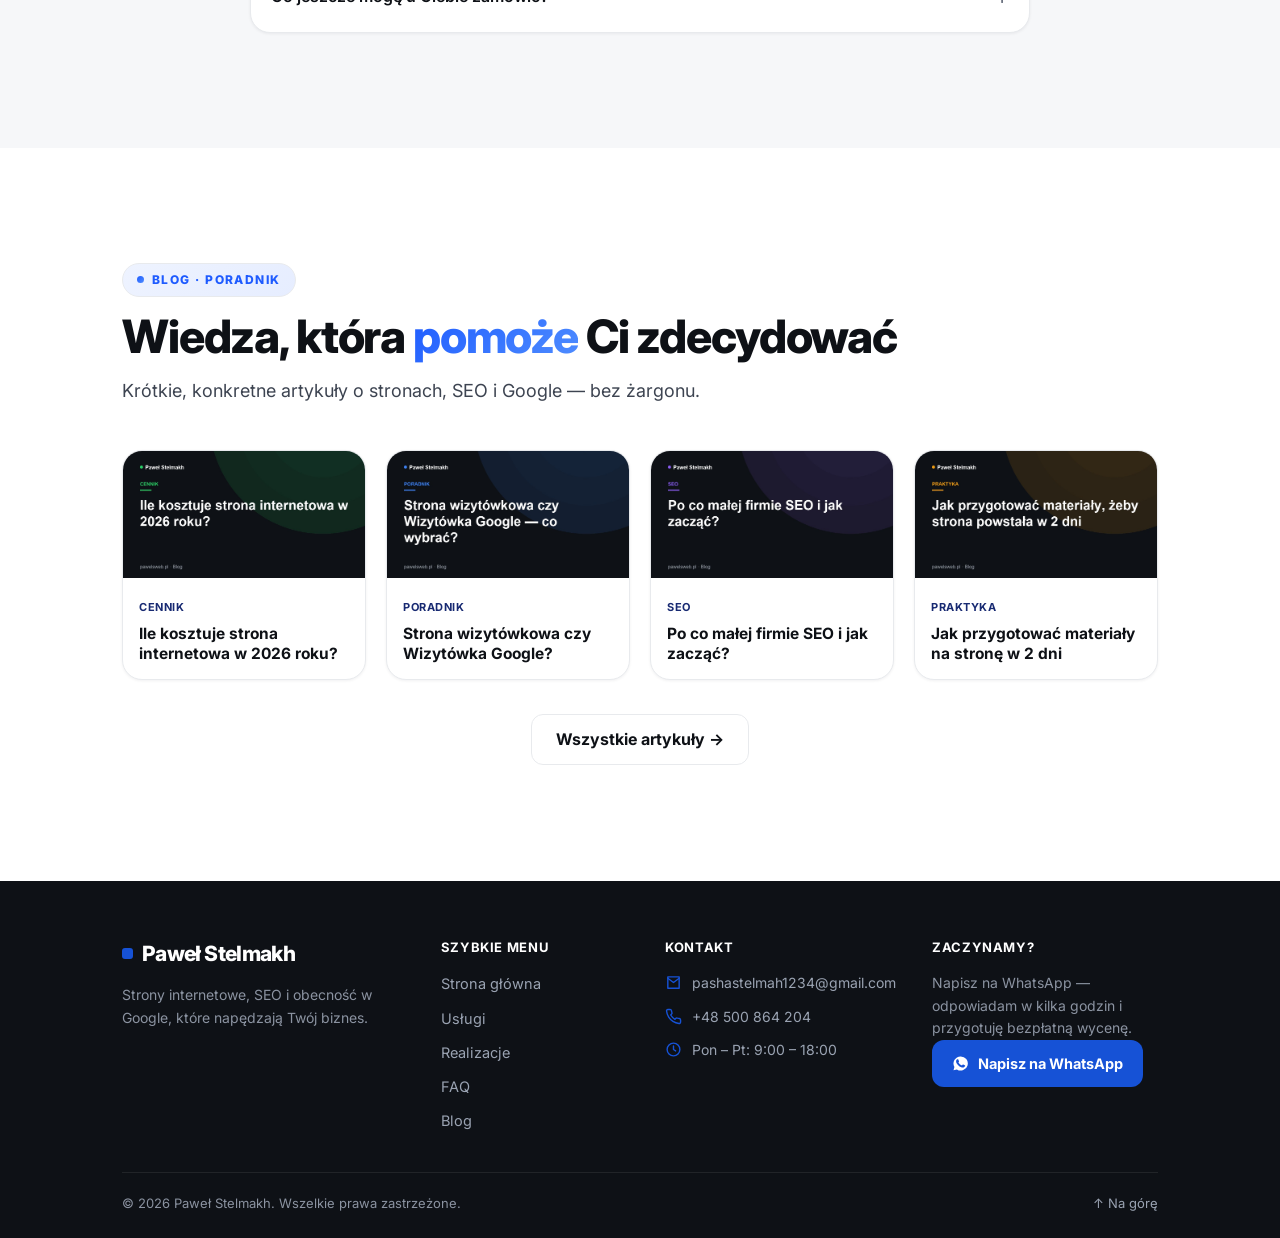
==== commit 8dbaa5fa: "Redesign: realizacje jako pozioma karuzela (snap/drag/strzałki/pasek), więcej powietrza (odstępy+typ" ====
--- a/index.html
+++ b/index.html
@@ -83,14 +83,14 @@
   a{color:inherit;text-decoration:none}
   img{max-width:100%;display:block}
   .container{max-width:var(--max);margin:0 auto;padding:0 22px}
-  section{padding:92px 0}
+  section{padding:clamp(78px,9vw,120px) 0}
 
   .eyebrow{
     display:inline-block;font-size:13px;font-weight:600;letter-spacing:.14em;
     text-transform:uppercase;color:var(--muted);margin-bottom:14px;
   }
-  h2.title{font-size:clamp(28px,4vw,40px);font-weight:800;letter-spacing:-.02em;line-height:1.15}
-  .lead{color:var(--ink-soft);font-size:17px;max-width:620px;margin-top:14px}
+  h2.title{font-size:clamp(30px,4.4vw,46px);font-weight:800;letter-spacing:-.025em;line-height:1.1}
+  .lead{color:var(--ink-soft);font-size:18px;max-width:640px;margin-top:16px}
 
   /* ---------- NAV ---------- */
   header.nav{
@@ -117,6 +117,13 @@
   }
   .nav-cta:hover{transform:translateY(-1px);box-shadow:0 8px 20px rgba(24,42,114,.35)}
   @media(max-width:760px){.nav-links{display:none}}
+  @media(max-width:430px){
+    .brand{font-size:20px}
+    .nav-right{gap:9px}
+    .nav-cta{font-size:0;gap:0;padding:0;width:42px;height:42px;border-radius:50%;justify-content:center}
+    .nav-cta svg{width:19px;height:19px}
+    .theme-toggle{width:38px;height:38px}
+  }
 
   /* ---------- HERO ---------- */
   .hero{padding:96px 0 84px;position:relative;overflow:hidden}
@@ -202,8 +209,24 @@
   .card ul li{font-size:12.5px;color:var(--muted);background:var(--bg-alt);border:1px solid var(--border);padding:4px 10px;border-radius:999px}
 
   /* ---------- REALIZACJE ---------- */
-  .work-grid{display:grid;grid-template-columns:repeat(3,1fr);gap:22px;margin-top:46px}
-  @media(max-width:900px){.work-grid{grid-template-columns:1fr}}
+  /* ---- REALIZACJE: pozioma karuzela (snap + drag) ---- */
+  .rail-top{display:flex;align-items:flex-end;justify-content:space-between;gap:24px}
+  .rail-nav{display:flex;gap:10px;flex:none}
+  .rail-btn{width:48px;height:48px;border-radius:50%;border:1px solid var(--border);background:var(--bg);color:var(--ink);font-size:19px;cursor:pointer;display:flex;align-items:center;justify-content:center;transition:transform .15s ease,border-color .15s ease,background .15s ease,opacity .15s ease}
+  .rail-btn:hover{transform:translateY(-2px);border-color:#1e5bff;color:#1e5bff}
+  .rail-btn:disabled{opacity:.3;cursor:default;transform:none}
+  .rail-hint{display:none}
+  .work-grid{display:flex;gap:22px;margin-top:34px;overflow-x:auto;overscroll-behavior-x:contain;scroll-snap-type:x mandatory;scrollbar-width:none;-webkit-overflow-scrolling:touch;cursor:grab;
+    padding:12px max(22px,calc((100vw - var(--max))/2 + 22px)) 8px;
+    scroll-padding-inline:max(22px,calc((100vw - var(--max))/2 + 22px))}
+  .work-grid::-webkit-scrollbar{display:none}
+  .work-grid.grabbing{cursor:grabbing;scroll-snap-type:none}
+  .work-grid.grabbing .work{pointer-events:none}
+  .work-grid .work{flex:0 0 clamp(268px,80vw,340px);scroll-snap-align:start;opacity:1;transform:none;transition:transform .2s ease,box-shadow .2s ease,border-color .2s ease}
+  .rail-progress{max-width:var(--max);margin:26px auto 0;padding:0 22px}
+  .rail-progress i{display:block;height:4px;border-radius:999px;background:var(--border);position:relative;overflow:hidden}
+  .rail-progress i span{position:absolute;left:0;top:0;height:100%;width:30%;border-radius:999px;background:var(--grad);transition:transform .12s linear,width .2s ease}
+  @media(max-width:620px){.rail-nav{display:none}.rail-hint{display:inline-flex;align-items:center;gap:7px;margin-top:14px;font-size:13px;font-weight:600;color:var(--muted)}}
   .work{
     border:1px solid var(--border);border-radius:var(--radius);overflow:hidden;
     background:var(--bg);box-shadow:var(--shadow-sm);
@@ -743,11 +766,20 @@
 
   <section id="realizacje">
     <div class="container">
-      <span class="eyebrow reveal">Portfolio</span>
-      <h2 class="title reveal">Wybrane <span class="gr">realizacje</span></h2>
-      <p class="lead reveal">Kilka projektów, które stworzyłem — od strony wizytówki po pełne wdrożenie z SEO.</p>
-
-      <div class="work-grid">
+      <div class="rail-top">
+        <div>
+          <span class="eyebrow reveal">Portfolio</span>
+          <h2 class="title reveal">Wybrane <span class="gr">realizacje</span></h2>
+          <p class="lead reveal">Kilka projektów, które stworzyłem — od strony wizytówki po pełne wdrożenie z SEO.</p>
+          <span class="rail-hint">← przesuń palcem, aby zobaczyć więcej →</span>
+        </div>
+        <div class="rail-nav reveal" aria-hidden="true">
+          <button class="rail-btn" type="button" data-rail="prev" aria-label="Poprzednie realizacje">←</button>
+          <button class="rail-btn" type="button" data-rail="next" aria-label="Następne realizacje">→</button>
+        </div>
+      </div>
+    </div>
+    <div class="work-grid" id="workRail">
         <article class="work reveal">
           <div class="thumb"><img src="shots/eucf.jpg" alt="EUCF — European-Ukrainian Christian Forum — podgląd strony" loading="lazy" width="780" height="500"><span class="done">Zrealizowany</span></div>
           <div class="body">
@@ -911,7 +943,7 @@
           </div>
         </article>
       </div>
-    </div>
+    <div class="rail-progress"><i><span id="railProg"></span></i></div>
   </section>
 
   <!-- ===== USŁUGI ===== -->
@@ -1240,6 +1272,44 @@
       entries.forEach(e=>{ if(e.isIntersecting){ e.target.classList.add('in'); io.unobserve(e.target);} });
     },{threshold:.12});
     document.querySelectorAll('.reveal').forEach(el=>io.observe(el));
+
+    // Karuzela realizacji (poziomy scroll: strzałki, przeciąganie, pasek postępu)
+    (function(){
+      const rail = document.getElementById('workRail');
+      if(!rail) return;
+      const prevB = document.querySelector('[data-rail="prev"]');
+      const nextB = document.querySelector('[data-rail="next"]');
+      const prog  = document.getElementById('railProg');
+      let raf = 0;
+      function update(){
+        raf = 0;
+        const max = rail.scrollWidth - rail.clientWidth;
+        const x = rail.scrollLeft;
+        if(prevB) prevB.disabled = x <= 2;
+        if(nextB) nextB.disabled = x >= max - 2;
+        if(prog){
+          const track = prog.parentElement;
+          const w = Math.max(12, Math.min(100, rail.clientWidth / rail.scrollWidth * 100));
+          const ratio = max > 0 ? x / max : 0;
+          const tw = track.clientWidth;
+          prog.style.width = w + '%';
+          prog.style.transform = 'translateX(' + (ratio * tw * (1 - w/100)) + 'px)';
+        }
+      }
+      function onScroll(){ if(!raf) raf = requestAnimationFrame(update); }
+      rail.addEventListener('scroll', onScroll, {passive:true});
+      window.addEventListener('resize', update);
+      const page = () => Math.max(260, rail.clientWidth * 0.85);
+      prevB && prevB.addEventListener('click', ()=> rail.scrollBy({left:-page(), behavior:'smooth'}));
+      nextB && nextB.addEventListener('click', ()=> rail.scrollBy({left: page(), behavior:'smooth'}));
+      // przeciąganie myszą (desktop)
+      let down=false, sx=0, sl=0, moved=false;
+      rail.addEventListener('pointerdown', e=>{ if(e.pointerType==='mouse'){ down=true; sx=e.clientX; sl=rail.scrollLeft; moved=false; rail.classList.add('grabbing'); }});
+      window.addEventListener('pointermove', e=>{ if(!down) return; const dx=e.clientX-sx; if(Math.abs(dx)>5) moved=true; rail.scrollLeft = sl - dx; });
+      window.addEventListener('pointerup', ()=>{ if(down){ down=false; rail.classList.remove('grabbing'); }});
+      rail.addEventListener('click', e=>{ if(moved){ e.preventDefault(); e.stopPropagation(); } }, true);
+      update();
+    })();
 
     // liczniki (count-up) w statystykach
     function runCount(el){
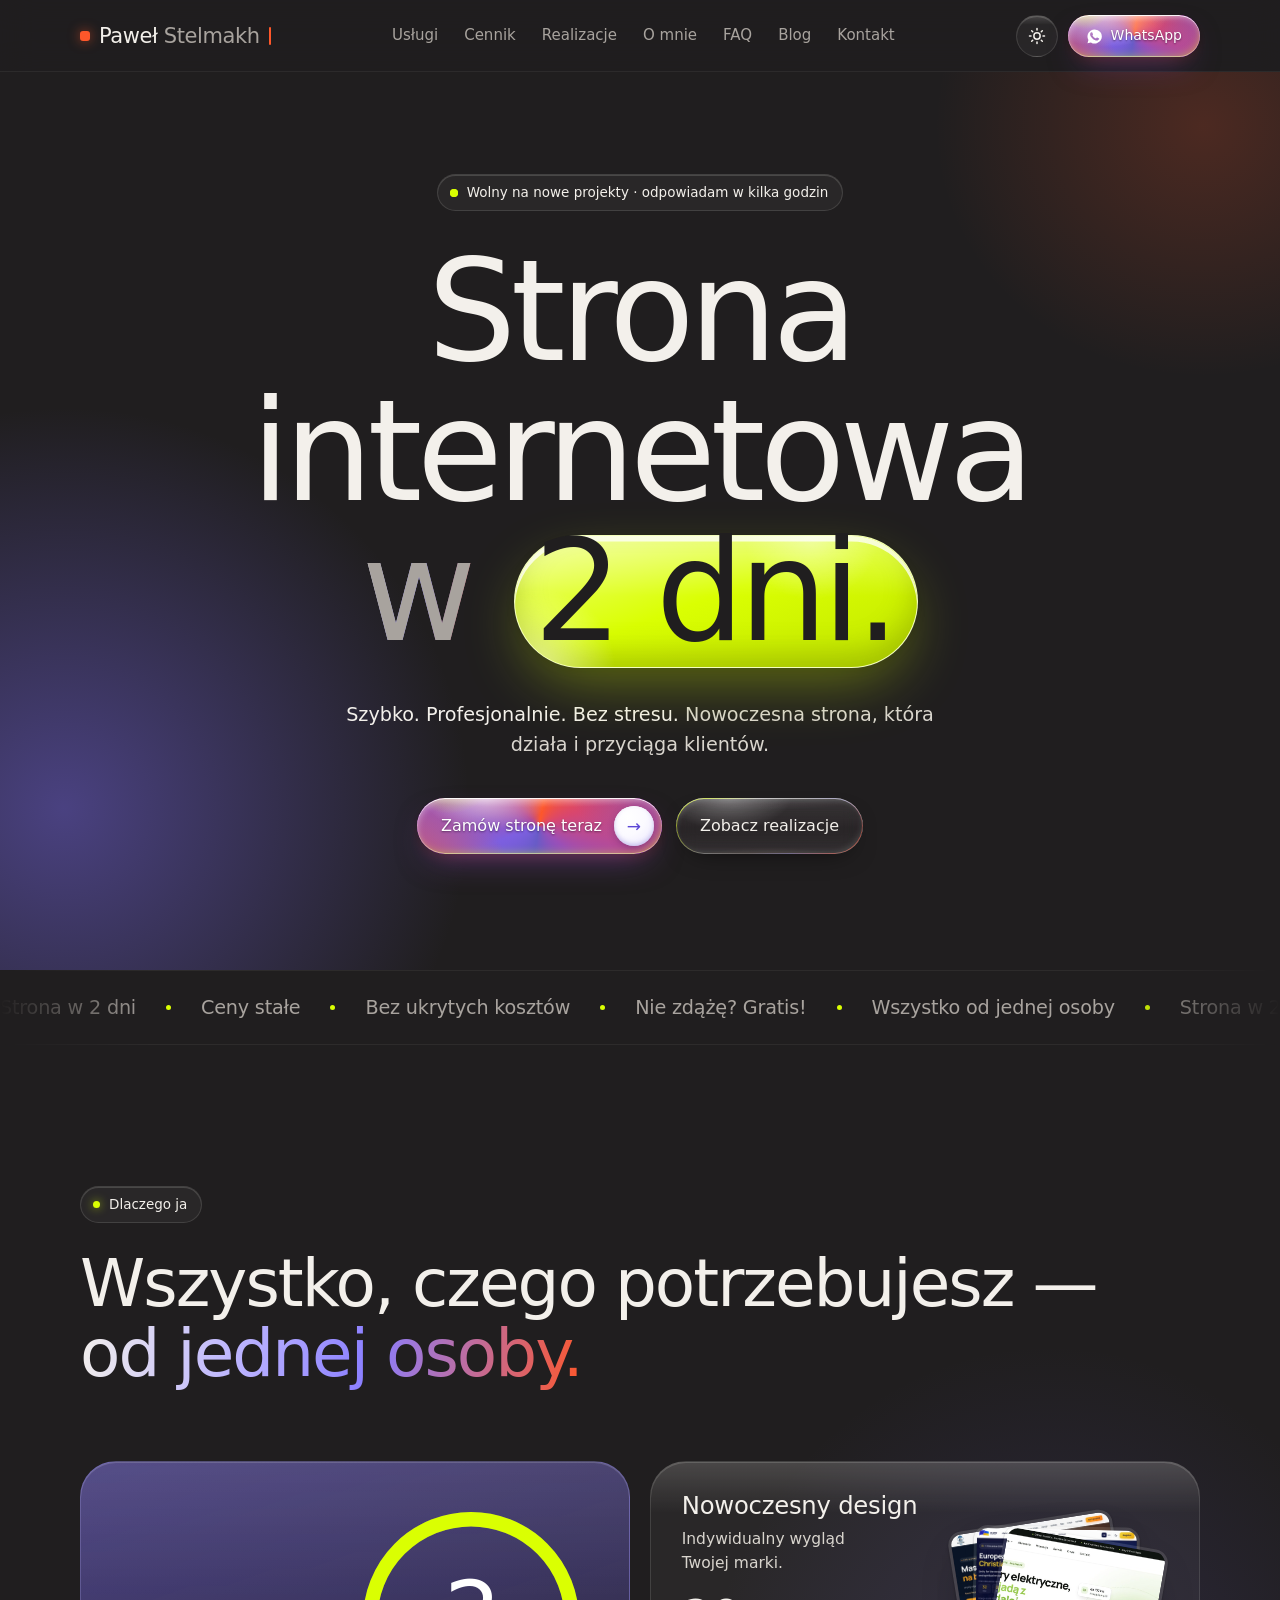
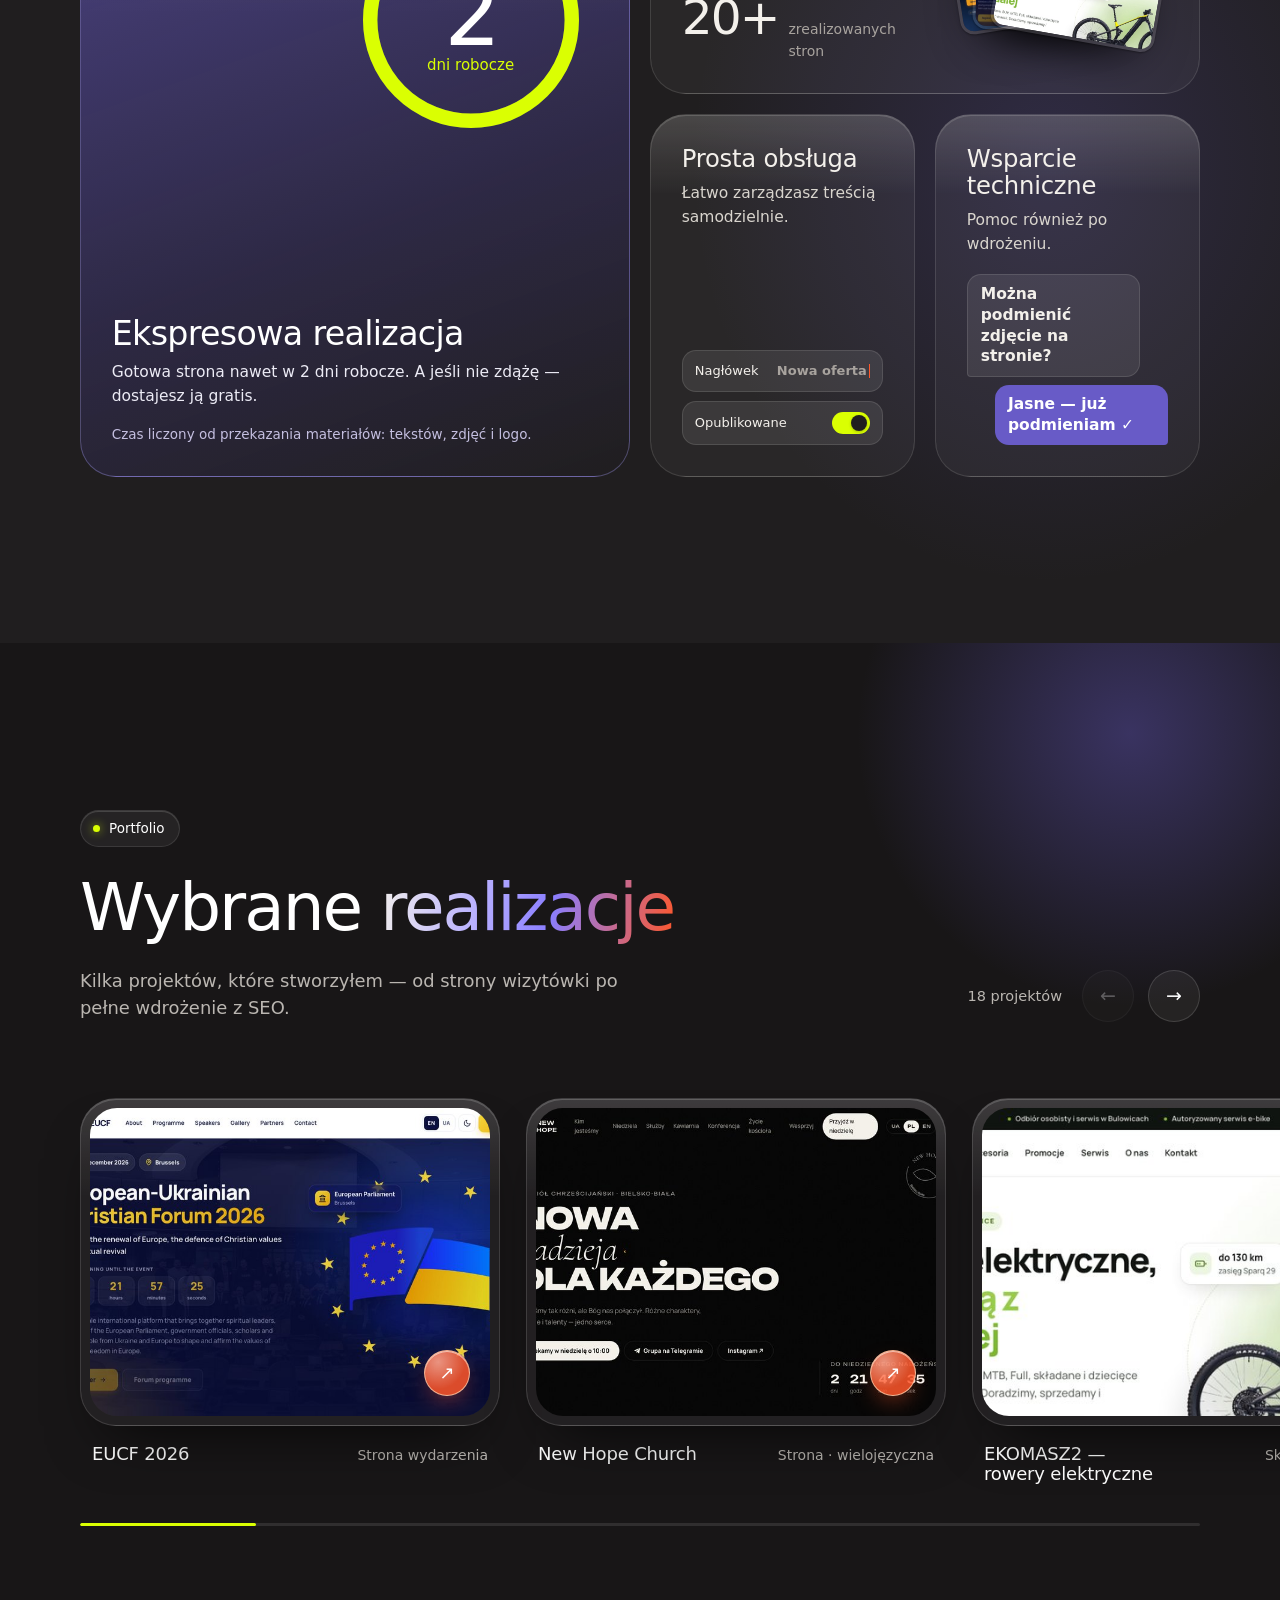
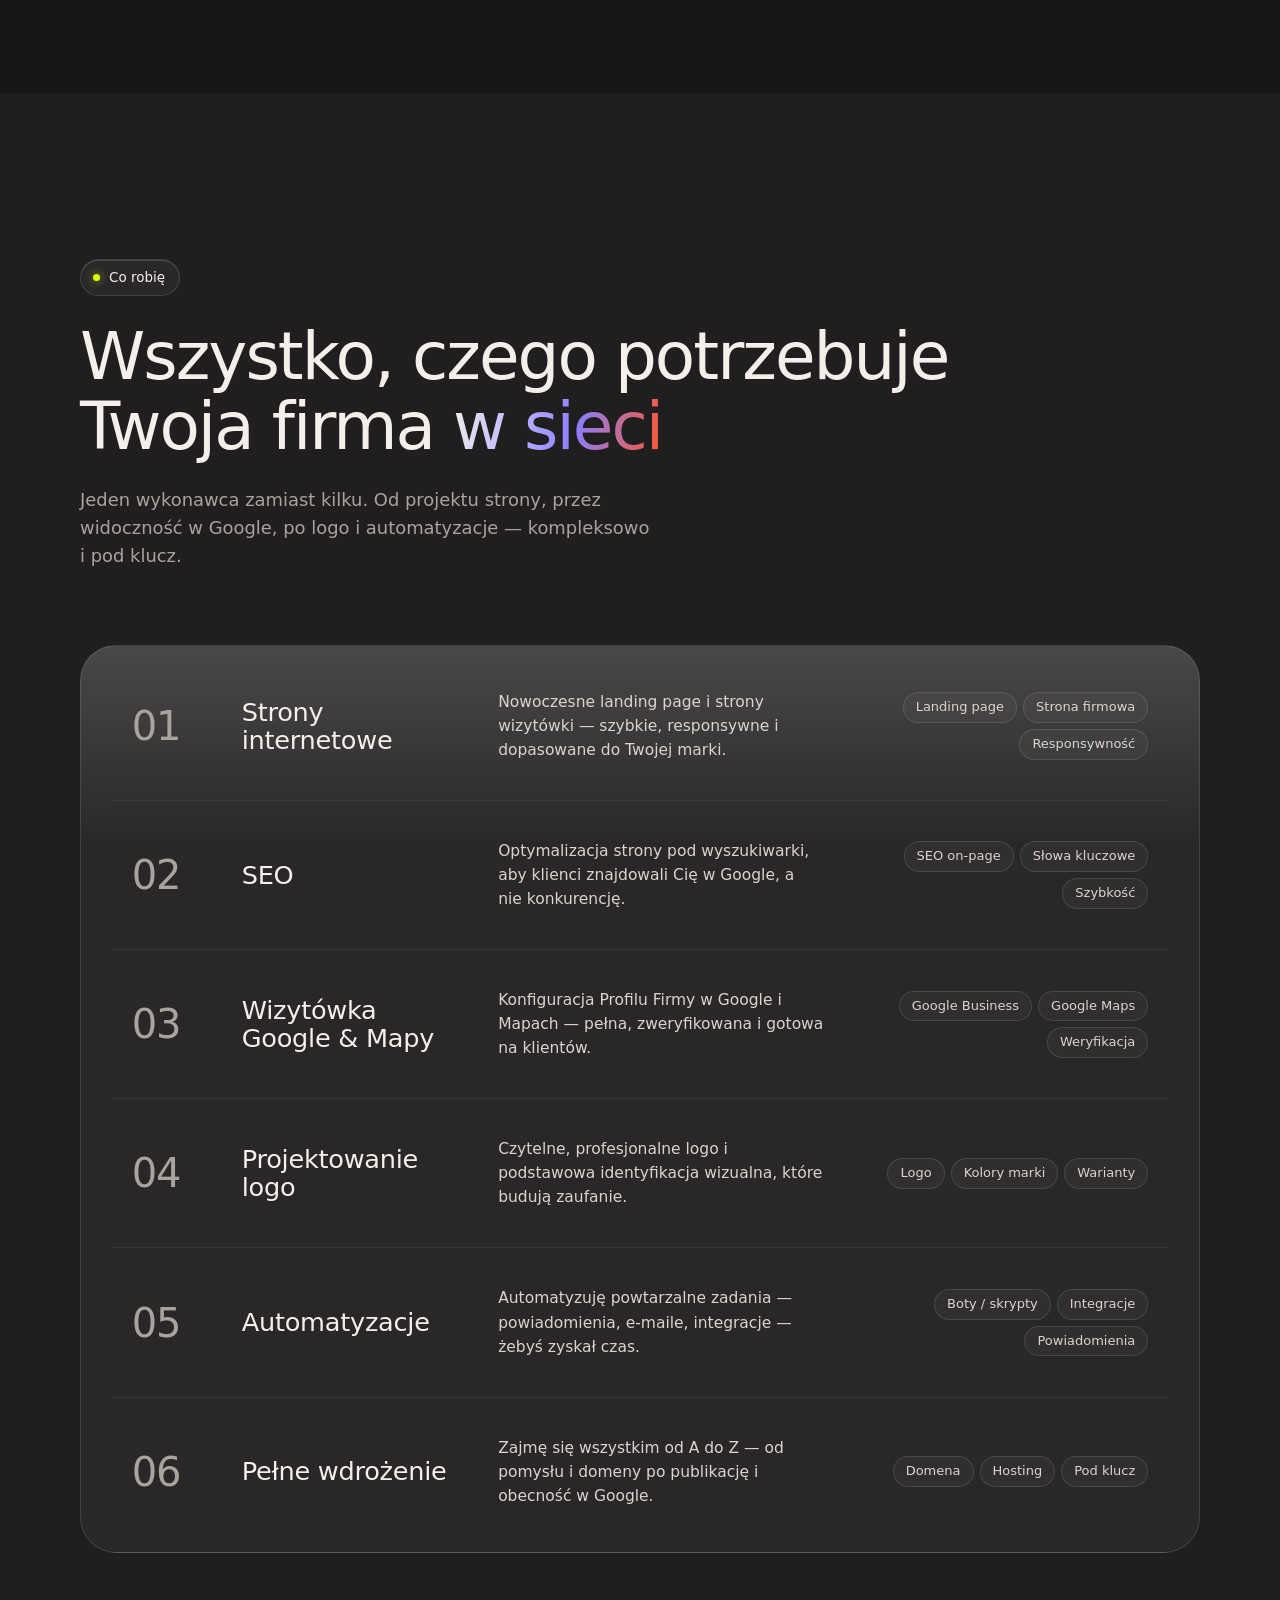
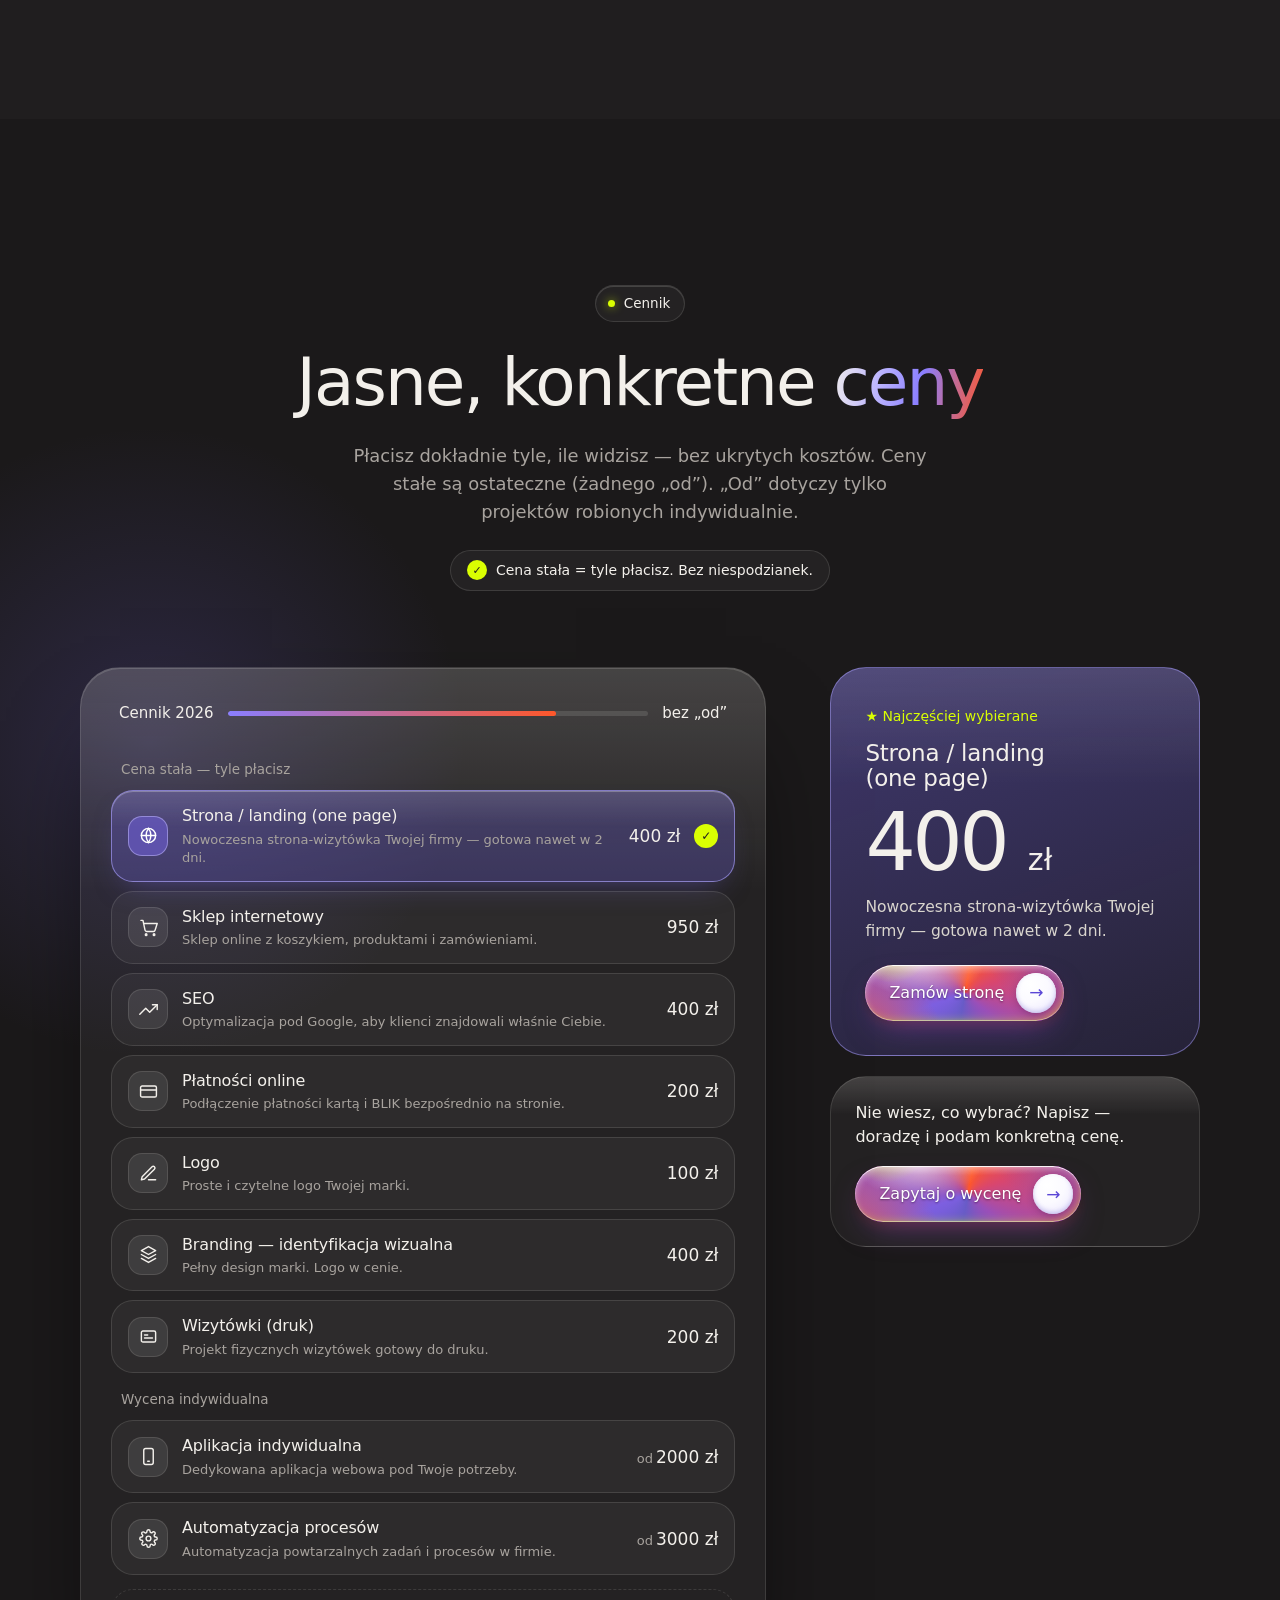
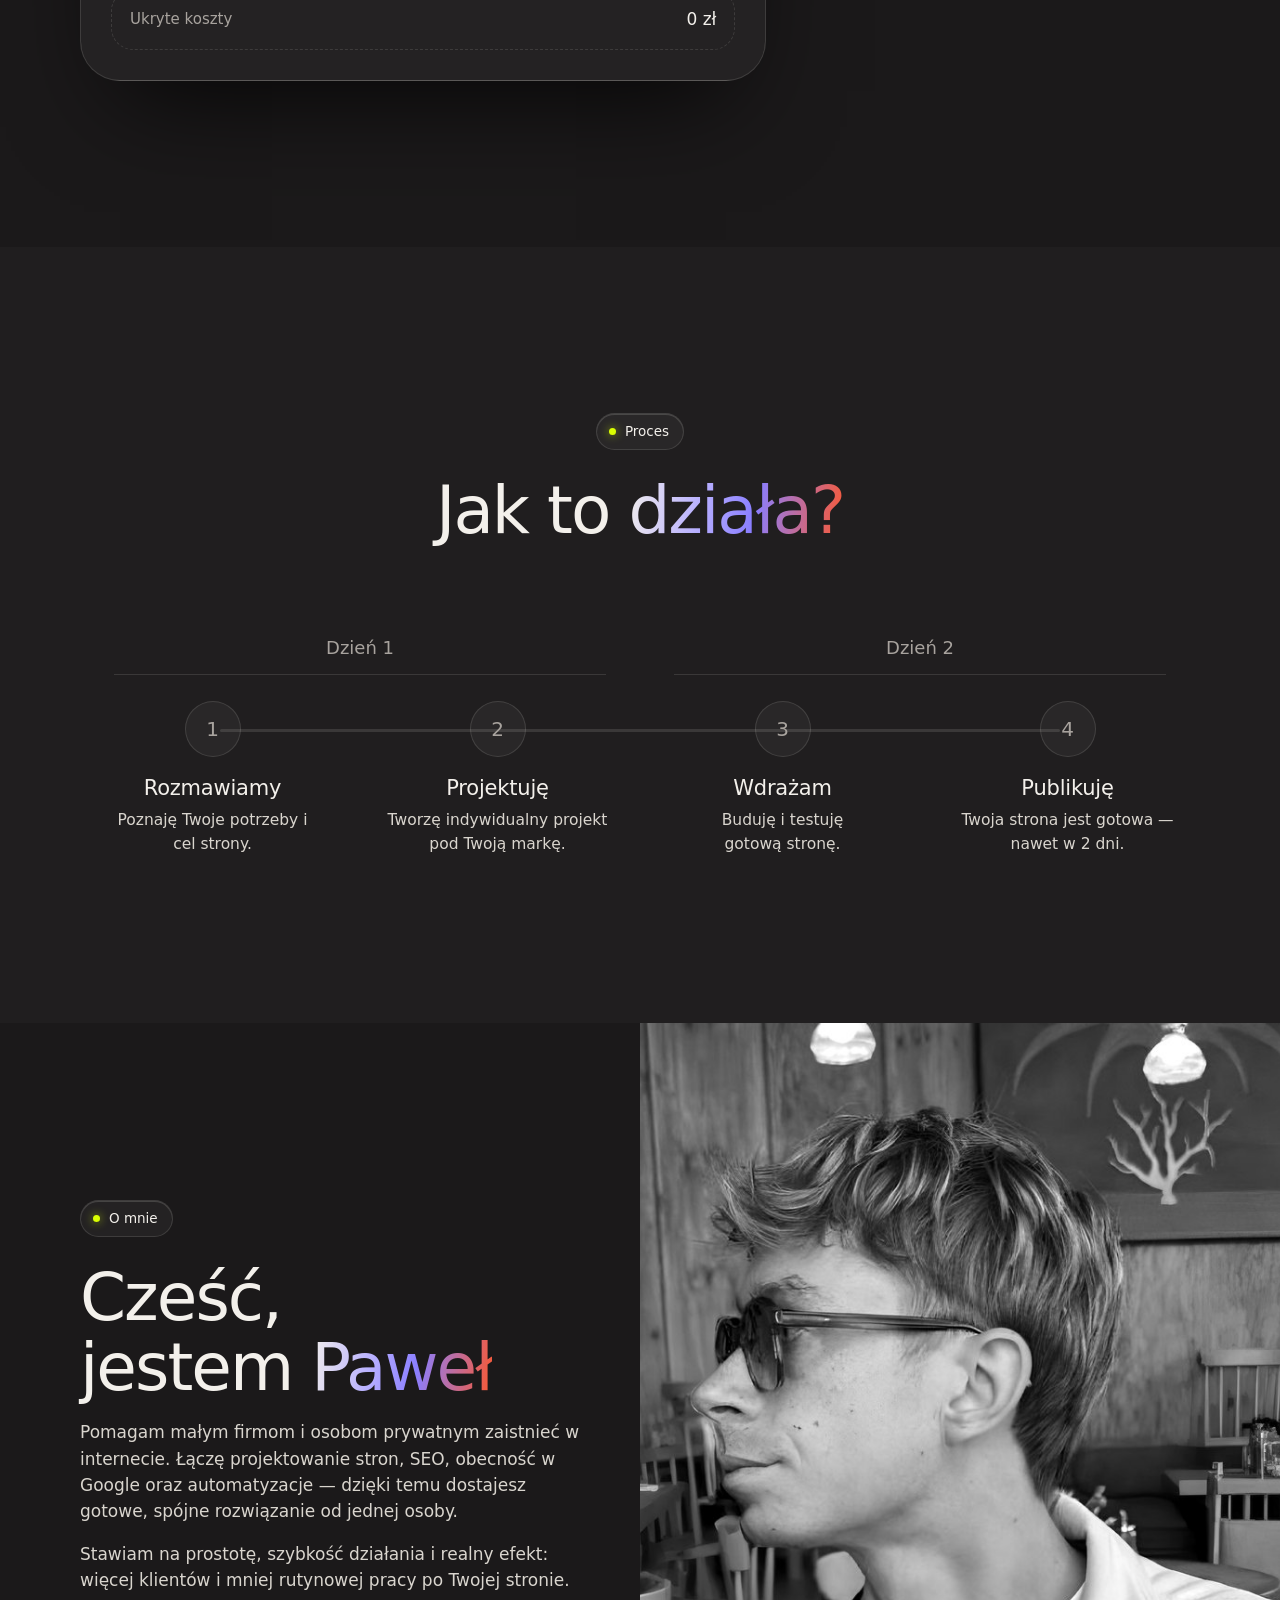
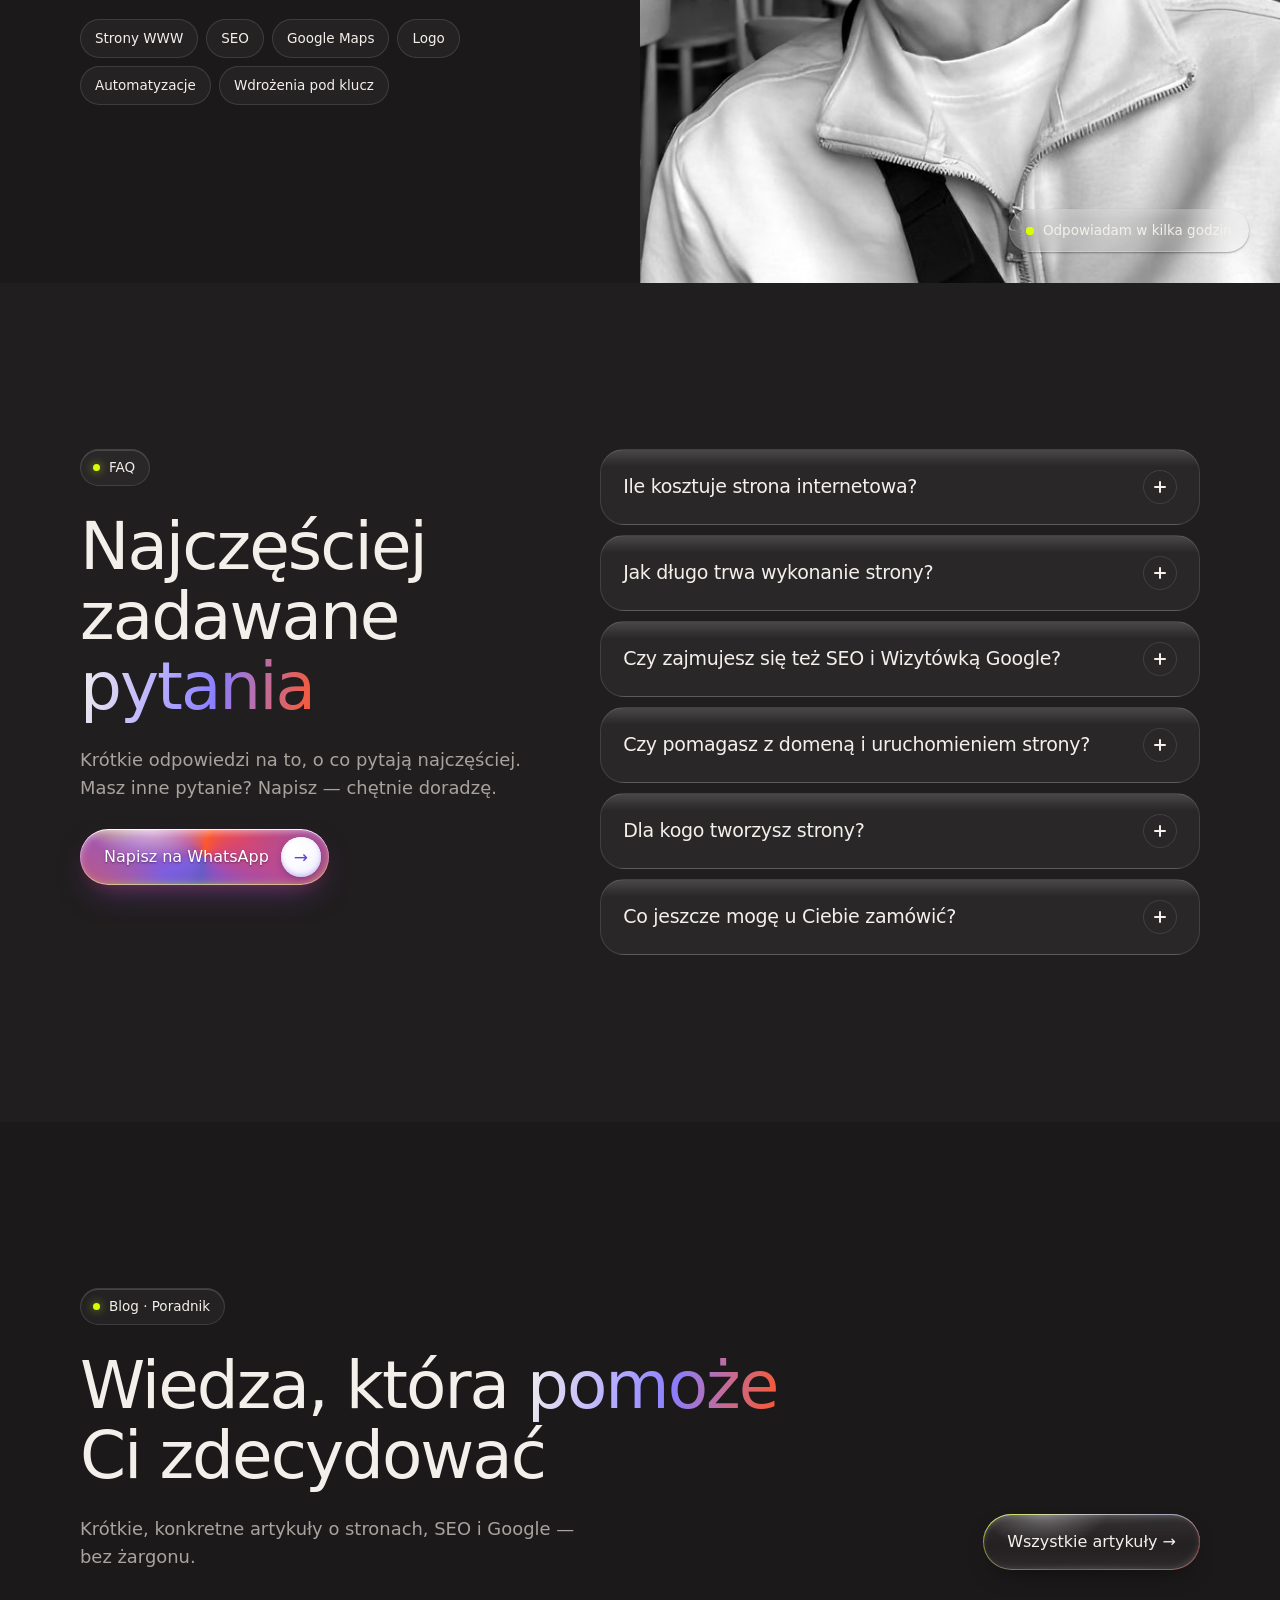
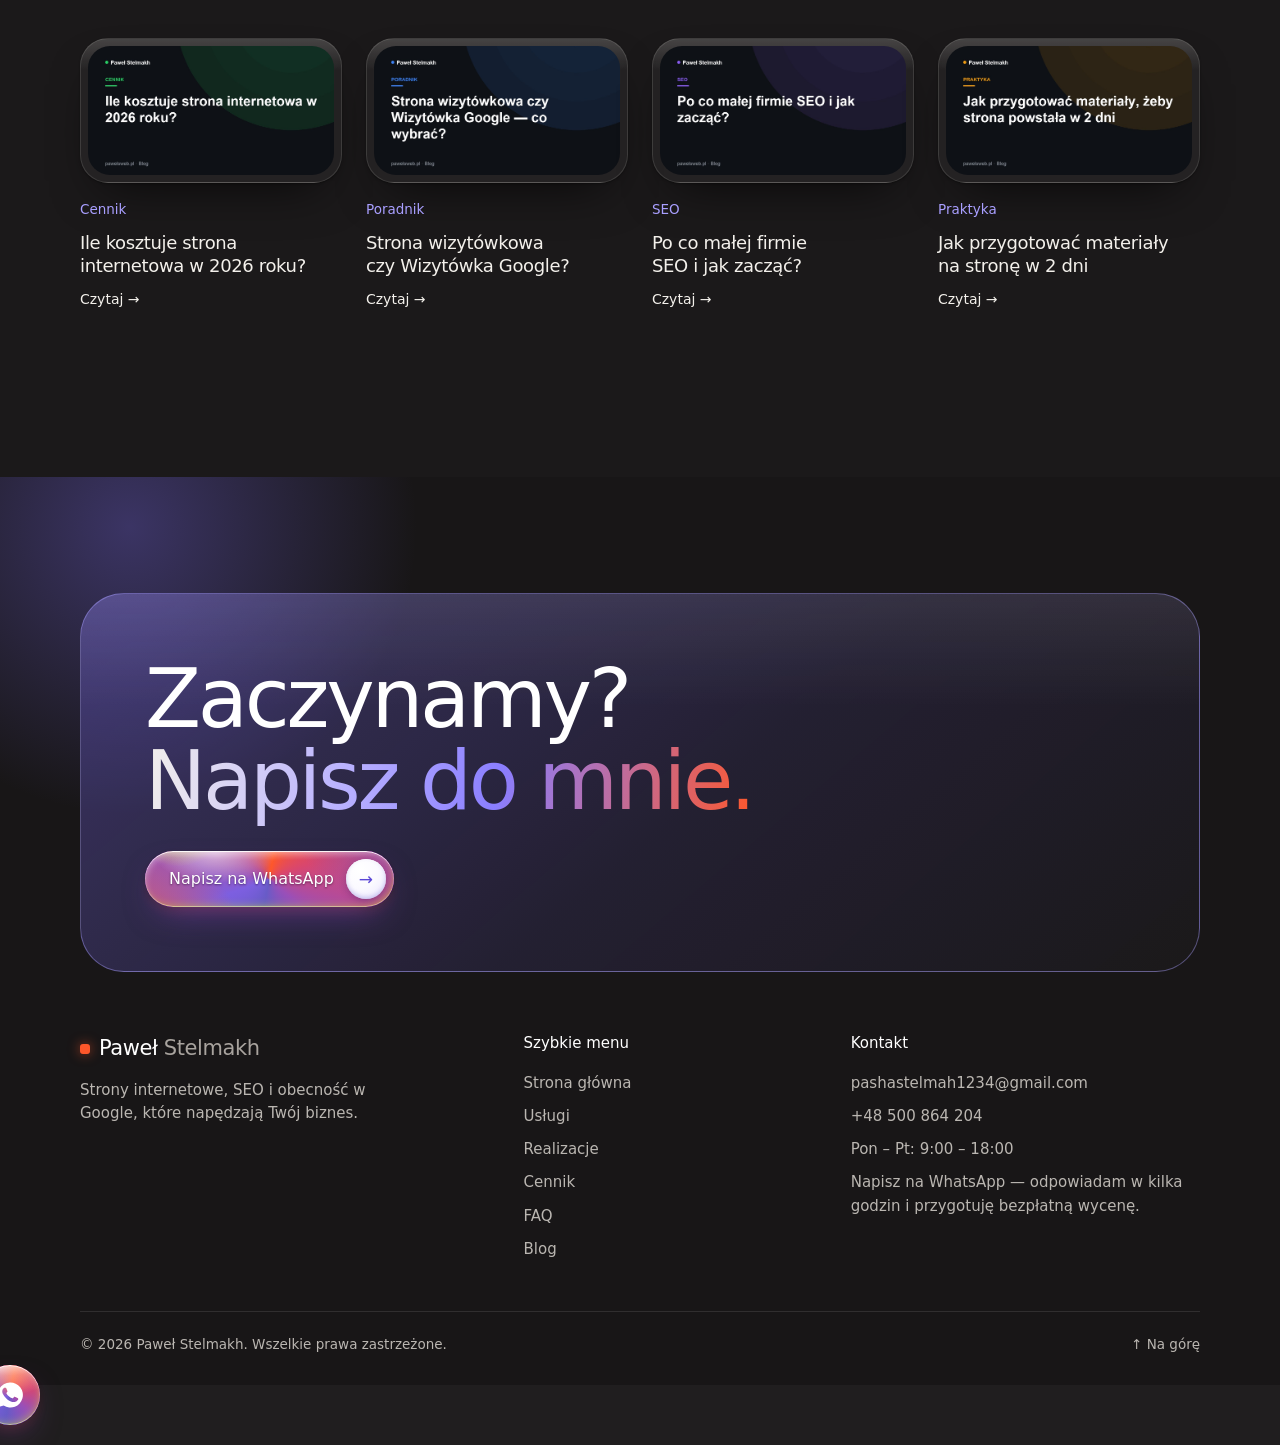
==== commit 5f14b149: "Nowy design na stronie głównej: paleta Pantone (pin), szkło Liquid Glass, czysty hero; SEO/OG/JSON-L" ====
--- a/index.html
+++ b/index.html
@@ -7,7 +7,7 @@
 <meta name="description" content="Tworzę nowoczesne strony internetowe, konfiguruję SEO i Wizytówkę Google, projektuję logo i wdrażam automatyzacje dla firm. Strona gotowa w 2 dni robocze — albo gratis.">
 <meta name="author" content="Paweł">
 <meta name="robots" content="index, follow, max-image-preview:large">
-<meta name="theme-color" content="#0e1116">
+<meta name="theme-color" content="#201e1f">
 <meta name="keywords" content="strony internetowe, tworzenie stron, landing page, SEO, Wizytówka Google, Profil Firmy Google, projektowanie logo, automatyzacje, strona wizytówkowa">
 <meta name="googlebot" content="index, follow, max-snippet:-1, max-image-preview:large, max-video-preview:-1">
 <meta name="geo.region" content="PL">
@@ -37,226 +37,401 @@
 <meta name="twitter:title" content="Paweł — Strony internetowe, SEO, Google, Logo, Automatyzacje">
 <meta name="twitter:description" content="Nowoczesne strony i kompleksowa obecność Twojej firmy w internecie. Strona w 2 dni robocze — albo gratis.">
 <meta name="twitter:image" content="https://pawelsweb.pl/shots/og-image.jpg">
-
 <link rel="preconnect" href="https://fonts.googleapis.com">
 <link rel="preconnect" href="https://fonts.gstatic.com" crossorigin>
-<link href="https://fonts.googleapis.com/css2?family=Inter:wght@400;500;600;700;800&display=swap" rel="stylesheet">
-
+<link rel="preconnect" href="https://api.fontshare.com" crossorigin>
+<link href="https://api.fontshare.com/v2/css?f[]=general-sans@300,400,500,600&display=swap" rel="stylesheet">
+<link href="https://fonts.googleapis.com/css2?family=JetBrains+Mono:wght@500;700&display=swap" rel="stylesheet">
 <script>
-  // ustaw motyw przed renderem (bez migotania)
-  (function(){
-    try{
-      var t = localStorage.getItem('theme');
-      if(!t) t = window.matchMedia('(prefers-color-scheme: dark)').matches ? 'dark' : 'light';
-      document.documentElement.setAttribute('data-theme', t);
-    }catch(e){ document.documentElement.setAttribute('data-theme','light'); }
-  })();
+  (function(){var d=document.documentElement;d.classList.add('js');if(/[?&]btn=white/.test(location.search))d.classList.add('btn-white');try{var q=(location.search.match(/[?&]theme=(light|dark)/)||[])[1];var t=q||localStorage.getItem('pw-theme')||'dark';d.setAttribute('data-theme',t)}catch(e){d.setAttribute('data-theme','dark')}})();
 </script>
-
 <style>
-  :root{
-    --bg:#ffffff;
-    --bg-alt:#f6f7f9;
-    --ink:#0e1116;
-    --ink-soft:#3d4451;
-    --muted:#6b7280;
-    --border:#e8eaed;
-    --brand:#111827;
-    --accent:#182a72;        /* niebieski z banera */
-    --accent-ink:#0e1116;
-    --radius:18px;
-    --shadow-sm:0 1px 3px rgba(16,24,40,.06);
-    --shadow:0 8px 30px rgba(16,24,40,.08);
-    --shadow-lg:0 20px 50px rgba(16,24,40,.12);
-    --max:1080px;
-  }
-
-  *{box-sizing:border-box;margin:0;padding:0}
-  html{scroll-behavior:smooth}
-  body{
-    font-family:'Inter',-apple-system,BlinkMacSystemFont,'Segoe UI',sans-serif;
-    color:var(--ink);
-    background:var(--bg);
-    line-height:1.6;
-    -webkit-font-smoothing:antialiased;
-  }
-  a{color:inherit;text-decoration:none}
-  img{max-width:100%;display:block}
-  .container{max-width:var(--max);margin:0 auto;padding:0 22px}
-  section{padding:clamp(78px,9vw,120px) 0}
-
-  .eyebrow{
-    display:inline-block;font-size:13px;font-weight:600;letter-spacing:.14em;
-    text-transform:uppercase;color:var(--muted);margin-bottom:14px;
-  }
-  h2.title{font-size:clamp(30px,4.4vw,46px);font-weight:800;letter-spacing:-.025em;line-height:1.1}
-  .lead{color:var(--ink-soft);font-size:18px;max-width:640px;margin-top:16px}
-
-  /* ---------- NAV ---------- */
-  header.nav{
-    position:sticky;top:0;z-index:50;
-    background:rgba(255,255,255,.75);
-    backdrop-filter:saturate(180%) blur(14px);
-    border-bottom:1px solid var(--border);
-  }
-  .nav-inner{display:flex;align-items:center;justify-content:space-between;height:66px}
-  .brand{font-weight:800;font-size:23px;letter-spacing:-.035em;display:flex;align-items:center;gap:9px;font-feature-settings:"ss01"}
-  .brand .dot{width:11px;height:11px;border-radius:3px;background:var(--accent);box-shadow:0 0 0 4px rgba(24,42,114,.16);transform:rotate(0deg);transition:transform .3s}
-  .brand:hover .dot{transform:rotate(45deg)}
-  .brand .name .sur{background:linear-gradient(115deg,#182a72 15%,#3b82f6 90%);-webkit-background-clip:text;background-clip:text;color:transparent}
-  .brand .caret{width:3px;height:19px;border-radius:1px;background:var(--accent);margin-left:1px;animation:caretBlink 1.15s infinite}
-  @keyframes caretBlink{0%,46%{opacity:1}54%,100%{opacity:0}}
-  @media (prefers-reduced-motion: reduce){.brand .caret{animation:none;opacity:1}}
-  .nav-links{display:flex;gap:30px;font-size:15px;font-weight:500}
-  .nav-links a{color:var(--ink-soft);transition:color .15s}
-  .nav-links a:hover{color:var(--ink)}
-  .nav-cta{
-    display:inline-flex;align-items:center;gap:8px;
-    background:var(--accent);color:#ffffff;font-weight:700;font-size:14.5px;
-    padding:10px 18px;border-radius:999px;transition:transform .15s,box-shadow .15s;
-  }
-  .nav-cta:hover{transform:translateY(-1px);box-shadow:0 8px 20px rgba(24,42,114,.35)}
-  @media(max-width:760px){.nav-links{display:none}}
-  @media(max-width:430px){
-    .brand{font-size:20px}
-    .nav-right{gap:9px}
-    .nav-cta{font-size:0;gap:0;padding:0;width:42px;height:42px;border-radius:50%;justify-content:center}
-    .nav-cta svg{width:19px;height:19px}
-    .theme-toggle{width:38px;height:38px}
-  }
-
-  /* ---------- HERO ---------- */
-  .hero{padding:96px 0 84px;position:relative;overflow:hidden}
-  .hero::before{
-    content:"";position:absolute;inset:0;z-index:-1;
-    background:
-      radial-gradient(60% 60% at 80% 0%, rgba(24,42,114,.10), transparent 60%),
-      radial-gradient(50% 50% at 0% 20%, rgba(59,130,246,.08), transparent 60%);
-  }
-  .hero-grid{display:grid;grid-template-columns:1.15fr .85fr;gap:48px;align-items:center}
-  .badge{
-    display:inline-flex;align-items:center;gap:8px;font-size:13px;font-weight:600;
-    color:var(--ink-soft);background:var(--bg-alt);border:1px solid var(--border);
-    padding:7px 14px;border-radius:999px;margin-bottom:22px;
-  }
-  .badge .pulse{width:8px;height:8px;border-radius:50%;background:var(--accent);box-shadow:0 0 0 0 rgba(24,42,114,.6);animation:pulse 2s infinite}
-  @keyframes pulse{70%{box-shadow:0 0 0 8px rgba(24,42,114,0)}100%{box-shadow:0 0 0 0 rgba(24,42,114,0)}}
-
-  .hero h1{font-size:clamp(34px,5.4vw,58px);font-weight:800;letter-spacing:-.03em;line-height:1.05}
-  .hero h1 .hl{background:linear-gradient(120deg,#111827,#182a72);-webkit-background-clip:text;background-clip:text;color:transparent}
-  .hero p.sub{color:var(--ink-soft);font-size:18px;margin-top:20px;max-width:520px}
-
-  .hero-actions{display:flex;flex-wrap:wrap;gap:14px;margin-top:32px}
-  .btn{
-    display:inline-flex;align-items:center;gap:10px;font-weight:700;font-size:16px;
-    padding:15px 26px;border-radius:14px;transition:transform .15s,box-shadow .15s;
-  }
-  .btn-primary{background:var(--accent);color:#ffffff}
-  .btn-primary:hover{transform:translateY(-2px);box-shadow:0 12px 28px rgba(24,42,114,.4)}
-  .btn-ghost{background:var(--bg-alt);color:var(--ink);border:1px solid var(--border)}
-  .btn-ghost:hover{transform:translateY(-2px);box-shadow:var(--shadow-sm)}
-
-  .hero-stats{display:flex;gap:34px;margin-top:40px}
-  .hero-stats .n{font-size:26px;font-weight:800;letter-spacing:-.02em}
-  .hero-stats .l{font-size:13px;color:var(--muted)}
-
-  .hero-card{
-    background:var(--bg);border:1px solid var(--border);border-radius:24px;
-    box-shadow:var(--shadow-lg);padding:26px;transform:rotate(1.2deg);
-  }
-  .hero-card .row{display:flex;align-items:center;gap:13px;padding:13px 0;border-bottom:1px dashed var(--border)}
-  .hero-card .row:last-child{border-bottom:0}
-  .hero-card .ic{width:40px;height:40px;border-radius:11px;background:var(--bg-alt);display:flex;align-items:center;justify-content:center;font-size:19px;flex:none}
-  .hero-card .rt{font-weight:600;font-size:15px}
-  .hero-card .rd{font-size:12.5px;color:var(--muted)}
-  @media(max-width:860px){
-    .hero-grid{grid-template-columns:1fr}
-    .hero-card{transform:none;margin-top:12px}
-    .hero-stats{gap:26px}
-  }
-
-  /* ---------- HERO (nowy, grafika) ---------- */
-  .hero-shell{max-width:1200px;margin:0 auto;padding:28px 20px 0}
-  .hero-photo-full{width:100%;height:auto;display:block;border-radius:18px;box-shadow:0 12px 34px rgba(16,24,40,.12)}
-  @media(max-width:600px){.hero-shell{padding:16px 14px 0}.hero-photo-full{border-radius:12px}}
-  .hero-cta2{background:#182a72;padding:22px 0;margin-top:26px}
-  .hero-cta2 .container{display:flex;align-items:center;justify-content:center;gap:18px;flex-wrap:wrap}
-  .btn-sticker{display:inline-flex;align-items:center;gap:10px;background:#ffdd2d;color:#182a72;font-weight:800;font-size:17px;padding:15px 26px;border-radius:15px;border:3px solid #0c1640;box-shadow:5px 5px 0 #0c1640;text-decoration:none;transition:transform .12s,box-shadow .12s}
-  .btn-sticker:hover{transform:translate(-2px,-2px);box-shadow:7px 7px 0 #0c1640}
-  .btn-ghost2{color:#fff;font-weight:800;font-size:15.5px;border:2.5px solid #fff;padding:13px 22px;border-radius:13px;text-decoration:none;transition:background .15s}
-  .btn-ghost2:hover{background:rgba(255,255,255,.12)}
-  .cta-note2{color:#c9d0f0;font-size:15px;width:100%;text-align:center;margin-top:2px}
-  .checker2{height:20px;background:repeating-conic-gradient(#0825a3 0% 25%, #fff 0% 50%) 0 0/20px 20px}
-
-  /* ---------- USŁUGI ---------- */
-  #uslugi{background:var(--bg-alt)}
-  .grid{display:grid;grid-template-columns:repeat(3,1fr);gap:20px;margin-top:46px}
-  @media(max-width:900px){.grid{grid-template-columns:repeat(2,1fr)}}
-  @media(max-width:560px){.grid{grid-template-columns:1fr}}
-  .card{
-    background:var(--bg);border:1px solid var(--border);border-radius:var(--radius);
-    padding:28px 24px;box-shadow:var(--shadow-sm);
-    transition:transform .18s,box-shadow .18s,border-color .18s;
-  }
-  .card:hover{transform:translateY(-4px);box-shadow:var(--shadow);border-color:#dfe3e8}
-  .card .ic{
-    width:52px;height:52px;border-radius:14px;display:flex;align-items:center;justify-content:center;
-    font-size:25px;background:linear-gradient(135deg,#eef2f6,#f8fafc);margin-bottom:18px;
-  }
-  .card h3{font-size:19px;font-weight:700;letter-spacing:-.01em}
-  .card p{color:var(--ink-soft);font-size:14.5px;margin-top:8px}
-  .card ul{list-style:none;margin-top:14px;display:flex;flex-wrap:wrap;gap:7px}
-  .card ul li{font-size:12.5px;color:var(--muted);background:var(--bg-alt);border:1px solid var(--border);padding:4px 10px;border-radius:999px}
-
-  /* ---------- REALIZACJE ---------- */
-  /* ---- REALIZACJE: pozioma karuzela (snap + drag) ---- */
-  .rail-top{display:flex;align-items:flex-end;justify-content:space-between;gap:24px}
-  .rail-nav{display:flex;gap:10px;flex:none}
-  .rail-btn{width:48px;height:48px;border-radius:50%;border:1px solid var(--border);background:var(--bg);color:var(--ink);font-size:19px;cursor:pointer;display:flex;align-items:center;justify-content:center;transition:transform .15s ease,border-color .15s ease,background .15s ease,opacity .15s ease}
-  .rail-btn:hover{transform:translateY(-2px);border-color:#1e5bff;color:#1e5bff}
-  .rail-btn:disabled{opacity:.3;cursor:default;transform:none}
-  .rail-hint{display:none}
-  .work-grid{display:flex;gap:22px;margin-top:34px;overflow-x:auto;overscroll-behavior-x:contain;scroll-snap-type:x mandatory;scrollbar-width:none;-webkit-overflow-scrolling:touch;cursor:grab;
-    padding:12px max(22px,calc((100vw - var(--max))/2 + 22px)) 8px;
-    scroll-padding-inline:max(22px,calc((100vw - var(--max))/2 + 22px))}
-  .work-grid::-webkit-scrollbar{display:none}
-  .work-grid.grabbing{cursor:grabbing;scroll-snap-type:none}
-  .work-grid.grabbing .work{pointer-events:none}
-  .work-grid .work{flex:0 0 clamp(268px,80vw,340px);scroll-snap-align:start;opacity:1;transform:none;transition:transform .2s ease,box-shadow .2s ease,border-color .2s ease}
-  .rail-progress{max-width:var(--max);margin:26px auto 0;padding:0 22px}
-  .rail-progress i{display:block;height:4px;border-radius:999px;background:var(--border);position:relative;overflow:hidden}
-  .rail-progress i span{position:absolute;left:0;top:0;height:100%;width:30%;border-radius:999px;background:var(--grad);transition:transform .12s linear,width .2s ease}
-  @media(max-width:620px){.rail-nav{display:none}.rail-hint{display:inline-flex;align-items:center;gap:7px;margin-top:14px;font-size:13px;font-weight:600;color:var(--muted)}}
-  .work{
-    border:1px solid var(--border);border-radius:var(--radius);overflow:hidden;
-    background:var(--bg);box-shadow:var(--shadow-sm);
-    transition:transform .18s,box-shadow .18s;display:flex;flex-direction:column;
-  }
-  .work:hover{transform:translateY(-4px);box-shadow:var(--shadow)}
-  .work .thumb{height:158px;overflow:hidden;position:relative;background:var(--bg-alt);border-bottom:1px solid var(--border)}
-  .work .thumb .wip{position:absolute;top:10px;left:10px;z-index:2;background:#f59e0b;color:#3a2600;font-size:10.5px;font-weight:800;text-transform:uppercase;letter-spacing:.05em;padding:4px 9px;border-radius:7px;box-shadow:0 2px 8px rgba(0,0,0,.15)}
-  .work .thumb .app-badge{position:absolute;top:10px;left:10px;z-index:2;background:linear-gradient(135deg,#8b5cf6,#3b82f6);color:#fff;font-size:10.5px;font-weight:800;text-transform:uppercase;letter-spacing:.05em;padding:4px 9px;border-radius:7px;box-shadow:0 2px 8px rgba(0,0,0,.2)}
-  .work .thumb .done{position:absolute;top:10px;left:10px;z-index:2;display:inline-flex;align-items:center;gap:5px;background:#1652d6;color:#eef4ff;font-size:10.5px;font-weight:800;text-transform:uppercase;letter-spacing:.05em;padding:4px 10px;border-radius:7px;box-shadow:0 2px 8px rgba(0,0,0,.2)}
-  .work .thumb .done::before{content:"✓";font-weight:900}
-  .work .thumb .seo{position:absolute;bottom:10px;left:10px;z-index:2;display:inline-flex;align-items:center;gap:5px;background:linear-gradient(135deg,#3b82f6,#1652d6);color:#ffffff;font-size:11px;font-weight:800;letter-spacing:.02em;padding:5px 11px;border-radius:999px;white-space:nowrap;animation:seoGlow 2.2s ease-in-out infinite}
-  .work .thumb .seo::before{content:"✓";font-size:12px;font-weight:900}
-  @keyframes seoGlow{0%,100%{box-shadow:0 0 7px 1px rgba(59,130,246,.5),0 2px 8px rgba(0,0,0,.28)}50%{box-shadow:0 0 20px 5px rgba(59,130,246,.92),0 2px 8px rgba(0,0,0,.28)}}
-  @media (prefers-reduced-motion: reduce){.work .thumb .seo{animation:none}}
-  .work .thumb img{width:100%;height:100%;object-fit:cover;object-position:top center;display:block;transition:transform .4s ease}
-  .work:hover .thumb img{transform:scale(1.04)}
-  .work .body{padding:20px 22px;flex:1;display:flex;flex-direction:column}
-  .work h3{font-size:18px;font-weight:700}
-  .work .tag{font-size:12px;color:var(--muted);text-transform:uppercase;letter-spacing:.06em;margin-top:2px}
-  .work p{color:var(--ink-soft);font-size:14px;margin-top:10px;flex:1}
-  .work .link{margin-top:16px;font-weight:600;font-size:14.5px;color:var(--ink);display:inline-flex;gap:6px;align-items:center}
-  .work .link .ar{transition:transform .18s}
-  .work:hover .link .ar{transform:translateX(4px)}
-  .work .thumb.zoomable{cursor:zoom-in;position:relative}
-  .work .thumb.zoomable::after{content:"⤢";position:absolute;top:10px;right:10px;width:30px;height:30px;border-radius:8px;background:rgba(14,17,22,.62);color:#fff;font-size:15px;display:flex;align-items:center;justify-content:center;opacity:0;transition:opacity .18s}
-  .work:hover .thumb.zoomable::after{opacity:1}
-  .link.as-btn{background:none;border:0;padding:0;font:inherit;cursor:pointer}
-
-  /* ---------- Lightbox (przewijalny podgląd całej strony) ---------- */
+:root{
+  --bg:#f5f5f3; --bg-2:#ebebe8; --paper:#ffffff; --ink:#111111; --text:#3f3f3f; --muted:#7a7a7a;
+  --line:rgba(0,0,0,.12); --line-2:rgba(0,0,0,.06);
+  --blue:#1f5cff; --blue-2:#7aa0ff; --blue-ink:#1747d6; --yellow:#ffd23f;
+  --navy:#0a0a0a; --navy-2:#161616; --navy-line:rgba(255,255,255,.1); --on-navy:#f5f5f4; --on-navy-2:#a3a3a3;
+  --r:20px; --r-l:30px;
+  --sh:0 1px 2px rgba(0,0,0,.05),0 18px 40px -18px rgba(0,0,0,.25);
+  --sh-l:0 2px 6px rgba(0,0,0,.06),0 44px 90px -34px rgba(0,0,0,.4);
+  --ease:cubic-bezier(.19,1,.22,1);
+  --max:1200px; --gut:clamp(20px,4vw,40px);
+  color-scheme:light;
+}
+[data-theme="dark"]{
+  --bg:#0a0a0a; --bg-2:#111111; --paper:#181818; --ink:#f5f5f4; --text:#b5b5b0; --muted:#86868b;
+  --line:rgba(255,255,255,.12); --line-2:rgba(255,255,255,.07);
+  --blue-ink:#8fb0ff; --navy:#000000; --navy-2:#161616; --navy-line:rgba(255,255,255,.1); --on-navy-2:#a3a3a3;
+  --sh:0 1px 2px rgba(0,0,0,.3),0 18px 40px -18px rgba(0,0,0,.7);
+  --sh-l:0 44px 90px -34px rgba(0,0,0,.85);
+  color-scheme:dark;
+}
+*{box-sizing:border-box;margin:0;padding:0}
+html{scroll-behavior:smooth;-webkit-text-size-adjust:100%}
+body{font-family:'General Sans','Inter Tight',system-ui,-apple-system,'Segoe UI',sans-serif;font-weight:400;background:var(--bg);color:var(--text);font-size:17px;line-height:1.55;-webkit-font-smoothing:antialiased}
+img{max-width:100%;display:block}
+a{color:inherit;text-decoration:none}
+button{font:inherit;color:inherit;background:none;border:0;cursor:pointer}
+h1,h2,h3{color:var(--ink);font-weight:400;letter-spacing:-.02em;line-height:1.1;text-wrap:balance}
+h3{font-weight:500;letter-spacing:-.01em}
+p{text-wrap:pretty}
+h1 em,h2 em{font-style:normal;color:var(--muted)}
+.wrap{max-width:var(--max);margin:0 auto;padding:0 var(--gut)}
+section{position:relative;padding:clamp(108px,13vw,200px) 0}
+.eyebrow{display:inline-flex;align-items:center;gap:9px;font-size:13.5px;font-weight:500;letter-spacing:0;color:var(--ink);padding:7px 14px 7px 12px;border:1px solid var(--line);border-radius:999px;background:var(--paper)}
+.eyebrow::before{content:"";width:7px;height:7px;border-radius:50%;background:var(--ink)}
+.h2{font-size:clamp(36px,5.4vw,66px);font-weight:400;letter-spacing:-.03em;line-height:1.06;margin-top:26px}
+.lead{font-size:clamp(17px,1.4vw,19px);color:var(--muted);max-width:580px;margin-top:24px}
+.sec-head.center{text-align:center}.sec-head.center .lead{margin-inline:auto}
+.sec-head.row{display:flex;justify-content:space-between;align-items:flex-end;gap:24px;flex-wrap:wrap}.sec-head.row>div{max-width:780px}
+
+/* buttons */
+.btn{display:inline-flex;align-items:center;gap:12px;font-weight:500;font-size:16px;line-height:1;padding:8px 8px 8px 24px;min-height:56px;border-radius:999px;transition:transform .3s var(--ease),box-shadow .3s,background .2s,border-color .2s}
+.btn .arr{width:40px;height:40px;border-radius:50%;display:grid;place-items:center;font-size:17px;transition:transform .4s var(--ease)}
+.btn:hover{transform:translateY(-2px)}
+.btn:hover .arr{transform:rotate(-45deg)}
+.btn-line{padding:8px 24px;color:var(--ink)}
+
+/* nav */
+.nav{position:sticky;top:0;z-index:50;isolation:isolate}
+.nav::before{content:"";position:absolute;inset:0;z-index:-1;background:rgba(245,245,243,.74);-webkit-backdrop-filter:saturate(1.6) blur(16px);backdrop-filter:saturate(1.6) blur(16px);border-bottom:1px solid var(--line-2)}
+[data-theme="dark"] .nav::before{background:rgba(10,10,10,.72)}
+.is-scrolling .nav::before{-webkit-backdrop-filter:none;backdrop-filter:none;background:var(--bg)}
+.nav-in{display:flex;align-items:center;justify-content:space-between;gap:16px;height:72px}
+.brand{display:flex;align-items:center;gap:9px;font-weight:500;font-size:21px;letter-spacing:-.02em;color:var(--ink);white-space:nowrap}
+.brand .dot{width:10px;height:10px;border-radius:3px;background:var(--ink);flex:none}
+.brand .sur{color:var(--muted)}
+.brand .caret{width:2.5px;height:18px;border-radius:2px;background:var(--ink);animation:blink 1.1s steps(1) infinite}
+@keyframes blink{50%{opacity:0}}
+.menu{display:flex;gap:2px}
+.menu a{font-size:15px;font-weight:400;color:var(--muted);padding:8px 12px;border-radius:999px;transition:background .2s,color .2s}
+.menu a:hover{background:var(--paper);color:var(--ink)}
+.nav-r{display:flex;align-items:center;gap:10px}
+.tt{width:42px;height:42px;border-radius:50%;border:1px solid var(--line);display:grid;place-items:center;color:var(--ink);background:var(--paper);flex:none}
+.tt svg{width:18px;height:18px;fill:none;stroke:currentColor;stroke-width:2;stroke-linecap:round;stroke-linejoin:round}
+.tt .sun{display:none}[data-theme="dark"] .tt .sun{display:block}[data-theme="dark"] .tt .moon{display:none}
+.wa{display:inline-flex;align-items:center;gap:8px;font-weight:500;font-size:14px;padding:0 18px;height:42px;border-radius:999px;white-space:nowrap}
+.wa svg{width:17px;height:17px;fill:currentColor;flex:none}
+@media(max-width:980px){.menu{display:none}}
+@media(max-width:440px){.wa span{display:none}.wa{width:42px;padding:0;justify-content:center}.brand{font-size:19px}.nav-r{gap:8px}}
+
+/* hero */
+.hero{padding:clamp(48px,7vw,104px) 0 clamp(96px,11vw,170px);overflow:hidden;isolation:isolate}
+.hero::before{content:"";position:absolute;inset:0;z-index:-1;pointer-events:none;background-image:radial-gradient(var(--line) 1.2px,transparent 1.5px);background-size:24px 24px;-webkit-mask-image:radial-gradient(75% 70% at 72% 45%,#000 25%,transparent 78%);mask-image:radial-gradient(75% 70% at 72% 45%,#000 25%,transparent 78%)}
+.eyebrow.live::before{display:none}
+.live-dot{position:relative;width:8px;height:8px;border-radius:50%;background:#22c55e;flex:none}
+.live-dot::after{content:"";position:absolute;inset:0;border-radius:50%;background:#22c55e;animation:ping 2s ease-out infinite}
+@keyframes ping{0%{transform:scale(1);opacity:.65}80%,100%{transform:scale(2.8);opacity:0}}
+.hero h1{position:relative;z-index:2;font-size:clamp(46px,8.2vw,118px);font-weight:300;line-height:1;letter-spacing:-.04em;margin-top:24px}
+.hero h1 .l1,.hero h1 .l2{display:block}
+.hero h1 em{color:var(--muted)}
+.js .hero h1 .w{opacity:.14;transition:opacity 1s var(--ease) calc(.15s + var(--k) * .14s)}
+.js .hero.is-in h1 .w{opacity:1}
+.mark{position:relative;z-index:0;white-space:nowrap;color:var(--ink)}
+.mark::before{content:"";position:absolute;left:-.06em;right:-.08em;bottom:.02em;height:.9em;z-index:-1;background:linear-gradient(100deg,rgba(103,232,249,.30),rgba(56,189,248,.22) 50%,rgba(129,140,248,.26));box-shadow:inset 0 0 0 1px rgba(125,211,252,.32);border-radius:.08em .24em .12em .2em;transform:rotate(-1.4deg);transform-origin:0 50%}
+[data-theme="dark"] .mark::before{height:.9em;bottom:.02em}
+.js .mark::before{transform:rotate(-1.4deg) scaleX(0);transition:transform 1.1s var(--ease) 1s}
+.js .hero.is-in .mark::before{transform:rotate(-1.4deg) scaleX(1)}
+.hero-row{display:grid;grid-template-columns:minmax(0,.82fr) minmax(0,1.18fr);gap:clamp(28px,5vw,72px);align-items:start;margin-top:clamp(34px,4vw,56px)}
+.hero-sub{font-size:clamp(17px,1.45vw,20px);max-width:470px}
+.hero-sub b{color:var(--ink);font-weight:500}
+.hero-cta{display:flex;flex-wrap:wrap;gap:14px;margin-top:36px}
+.hero-checks{list-style:none;display:flex;flex-direction:column;gap:11px;margin-top:30px;font-weight:500;color:var(--ink);font-size:15.5px}
+.hero-checks li{display:flex;align-items:center;gap:11px}
+.hero-checks li::before{content:"";flex:none;width:22px;height:22px;border-radius:50%;border:1.5px solid var(--line);background:url("data:image/svg+xml,%3Csvg xmlns='http://www.w3.org/2000/svg' viewBox='0 0 24 24' fill='none' stroke='%23111111' stroke-width='3' stroke-linecap='round' stroke-linejoin='round'%3E%3Cpath d='M5 12.5l4.5 4.5L19 7.5'/%3E%3C/svg%3E") center/12px no-repeat}
+[data-theme="dark"] .hero-checks li::before{background-image:url("data:image/svg+xml,%3Csvg xmlns='http://www.w3.org/2000/svg' viewBox='0 0 24 24' fill='none' stroke='white' stroke-width='3' stroke-linecap='round' stroke-linejoin='round'%3E%3Cpath d='M5 12.5l4.5 4.5L19 7.5'/%3E%3C/svg%3E")}
+/* stage */
+.stage{position:relative;z-index:1;padding:5% 3% 9% 7%;margin-top:calc(-1 * clamp(0px,10vw,168px))}
+.disk{position:absolute;inset:-4% -12% -6% -2%;border-radius:50%;z-index:0;background:radial-gradient(closest-side,var(--line),var(--line-2) 55%,transparent 72%);animation:breathe 7s ease-in-out infinite}
+@keyframes breathe{50%{transform:scale(1.07)}}
+.ring{display:none}
+.ring circle{fill:none;stroke:var(--muted);stroke-width:.5;stroke-dasharray:1.5 5}
+@keyframes spin{to{transform:rotate(360deg)}}
+.browser-f{position:relative;z-index:1;animation:float 7s ease-in-out infinite}
+@keyframes float{50%{transform:translateY(-9px)}}
+.browser{background:var(--paper);border-radius:16px;border:1px solid var(--line);box-shadow:var(--sh-l);overflow:hidden}
+.b-top{display:flex;align-items:center;gap:7px;height:44px;padding:0 14px;background:var(--bg-2);border-bottom:1px solid var(--line-2)}
+.b-top>i{width:11px;height:11px;border-radius:50%;background:var(--line);flex:none}
+
+.b-url{flex:1;min-width:0;display:flex;align-items:center;gap:7px;margin-left:12px;height:28px;padding:0 12px;border-radius:8px;background:var(--paper);border:1px solid var(--line-2);font-size:13px;font-weight:600;color:var(--text);white-space:nowrap;overflow:hidden}
+.b-url svg{width:12px;height:12px;flex:none;fill:none;stroke:var(--muted);stroke-width:2.4}
+.b-url span{overflow:hidden;text-overflow:ellipsis}
+.b-caret{display:inline-block;width:1.5px;height:14px;background:var(--ink);flex:none;animation:blink 1s steps(1) infinite}
+.b-screen{position:relative;aspect-ratio:16/11;overflow:hidden;background:#fff}
+.b-shot{position:absolute;inset:0;opacity:0;transition:opacity .8s ease}
+.b-shot.is-on{opacity:1}
+.b-shot img{width:100%;height:auto;will-change:transform}
+.chip{position:absolute;z-index:3;display:flex;align-items:center;gap:9px;background:var(--paper);border:1px solid var(--line);box-shadow:var(--sh);border-radius:999px;padding:10px 16px;font-size:13.5px;font-weight:500;color:var(--ink);white-space:nowrap}
+.chip b{color:var(--ink)}
+.stage .chip{top:0;right:0;animation:float 6s ease-in-out infinite reverse}
+.sticker{position:absolute;z-index:3;left:0;bottom:2%;width:clamp(108px,11vw,150px);aspect-ratio:1;border-radius:50%;background:radial-gradient(circle at 30% 25%,rgba(255,255,255,.18),transparent 55%),rgba(56,189,248,.16);border:1px solid rgba(125,211,252,.36);-webkit-backdrop-filter:blur(10px);backdrop-filter:blur(10px);color:var(--ink);display:grid;place-items:center;box-shadow:0 20px 40px -16px rgba(0,0,0,.55);transform:rotate(-10deg)}
+.sticker svg{position:absolute;inset:5%;width:90%;height:90%;animation:spin 20s linear infinite}
+.sticker text{font:600 10.4px 'General Sans',sans-serif;letter-spacing:.12em;fill:var(--ink)}
+.sticker .core{position:relative;font-weight:500;font-size:clamp(26px,2.6vw,36px);letter-spacing:-.05em;line-height:.85;text-align:center}
+.sticker .core small{display:block;font-size:.42em;letter-spacing:.04em;margin-top:3px}
+@media(max-width:900px){
+  .hero-row{grid-template-columns:1fr}
+  .stage{margin-top:6px;padding:7% 2% 12% 4%}
+  .stage .chip{right:2%}
+}
+
+/* bands */
+.bands{position:relative;overflow:hidden;border-block:1px solid var(--line-2);padding:22px 0;-webkit-mask-image:linear-gradient(90deg,transparent,#000 12%,#000 88%,transparent);mask-image:linear-gradient(90deg,transparent,#000 12%,#000 88%,transparent)}
+.band{white-space:nowrap;overflow:hidden}
+.band-y{color:var(--muted)}
+.band-b{display:none}
+.band-track{display:inline-flex;animation:mq 60s linear infinite}
+.band-b .band-track{animation-duration:46s;animation-direction:reverse}
+.band-track span{display:inline-flex;align-items:center;gap:30px;padding-right:30px;font-weight:400;font-size:clamp(16px,1.5vw,20px);letter-spacing:-.01em}
+.band-track span::after{content:"";width:5px;height:5px;border-radius:50%;background:var(--line)}
+@keyframes mq{to{transform:translateX(-50%)}}
+
+/* bento */
+.why{padding-top:clamp(96px,11vw,170px)}
+.bento{display:grid;grid-template-columns:repeat(4,minmax(0,1fr));gap:20px;margin-top:72px}
+.tile{position:relative;overflow:hidden;background:var(--paper);border:1px solid var(--line);border-radius:var(--r-l);padding:clamp(22px,2.4vw,32px);transition:transform .4s var(--ease),box-shadow .4s}
+.tile:hover{transform:translateY(-4px);box-shadow:var(--sh)}
+.tile h3{font-size:clamp(21px,1.9vw,26px)}
+.tile p{margin-top:8px;font-size:15.5px}
+.t-fast{grid-column:span 2;grid-row:span 2;background:var(--navy);border-color:transparent;color:var(--on-navy-2);display:flex;flex-direction:column;justify-content:flex-end;min-height:440px}
+[data-theme="dark"] .t-fast{background:var(--navy-2)}
+.t-fast h3{color:#fff;font-size:clamp(26px,2.6vw,36px);font-weight:400;letter-spacing:-.02em}
+.t-fast .fine{font-size:13.5px;margin-top:16px;color:#8a8a8a}
+.ring2{position:absolute;top:clamp(22px,3vw,40px);right:clamp(22px,3vw,40px);width:clamp(170px,19vw,240px);aspect-ratio:1}
+.ring2 svg{width:100%;height:100%;transform:rotate(-90deg)}
+.ring2 circle{fill:none;stroke-width:12;stroke-linecap:round}
+.ring2 .bg{stroke:rgba(255,255,255,.08)}
+.ring2 .fg{stroke:#fff;stroke-dasharray:528;stroke-dashoffset:0}
+.js .ring2 .fg{stroke-dashoffset:528;transition:stroke-dashoffset 2s var(--ease) .3s}
+.js .t-fast.is-in .ring2 .fg{stroke-dashoffset:0}
+.ring2 .num{position:absolute;inset:0;display:grid;place-items:center;text-align:center;color:#fff;font-weight:500;line-height:.85}
+.ring2 .num b{display:block;font-size:clamp(64px,7vw,96px);font-weight:300;letter-spacing:-.05em}
+.ring2 .num span{display:block;font-size:15px;font-weight:500;color:var(--on-navy-2);margin-top:6px}
+.t-design{grid-column:span 2;display:flex;gap:20px;min-height:212px}
+.t-design .txt{flex:1;min-width:0;display:flex;flex-direction:column}
+.stat{margin-top:auto;padding-top:18px;display:flex;align-items:baseline;gap:10px}
+.stat b{font-size:clamp(40px,3.8vw,54px);font-weight:300;letter-spacing:-.04em;color:var(--ink);line-height:1}
+.stat span{font-size:14px;font-weight:500;color:var(--muted)}
+.fan{position:relative;flex:0 0 46%;min-height:170px}
+.fan img{position:absolute;top:50%;left:50%;width:74%;height:auto;aspect-ratio:16/10;object-fit:cover;object-position:top;border-radius:10px;border:3px solid var(--paper);box-shadow:var(--sh);transition:transform .6s var(--ease)}
+.fan img:nth-child(1){transform:translate(-62%,-56%) rotate(-9deg)}
+.fan img:nth-child(2){transform:translate(-50%,-50%) rotate(1deg);z-index:1}
+.fan img:nth-child(3){transform:translate(-36%,-40%) rotate(10deg);z-index:2}
+.t-design:hover .fan img:nth-child(1){transform:translate(-76%,-60%) rotate(-14deg)}
+.t-design:hover .fan img:nth-child(3){transform:translate(-22%,-36%) rotate(15deg)}
+.t-easy,.t-help{display:flex;flex-direction:column;min-height:212px}
+.mini-ui{margin-top:auto;padding-top:18px;display:flex;flex-direction:column;gap:9px}
+.mu{display:flex;align-items:center;justify-content:space-between;gap:10px;padding:10px 12px;border-radius:12px;background:var(--bg);border:1px solid var(--line-2);font-size:13px;font-weight:500;color:var(--ink)}
+.mu i{font-style:normal;font-weight:600;color:var(--muted);display:flex;align-items:center;gap:2px;min-width:0;overflow:hidden;white-space:nowrap}
+.tog{position:relative;width:38px;height:22px;border-radius:999px;background:var(--line);flex:none;transition:background .35s}
+.tog::after{content:"";position:absolute;top:3px;left:3px;width:16px;height:16px;border-radius:50%;background:#fff;box-shadow:0 1px 3px rgba(0,0,0,.25);transition:transform .35s var(--ease)}
+.t-easy:hover .tog,.t-easy.is-in .tog{background:var(--ink)}
+.t-easy:hover .tog::after,.t-easy.is-in .tog::after{transform:translateX(16px);background:var(--bg)}
+.js .t-easy .tog{transition-delay:.9s}.js .t-easy .tog::after{transition-delay:.9s}
+.chat{margin-top:auto;padding-top:18px;display:flex;flex-direction:column;gap:8px;font-size:13.5px;font-weight:600}
+.chat p{margin:0;max-width:86%;padding:9px 13px;line-height:1.35}
+.chat .in{align-self:flex-start;background:var(--bg);border:1px solid var(--line-2);border-radius:14px 14px 14px 4px;color:var(--ink)}
+.chat .out{align-self:flex-end;background:var(--ink);color:var(--bg);border-radius:14px 14px 4px 14px}
+.js .chat p{opacity:0;transform:translateY(10px) scale(.96);transition:opacity .5s ease,transform .6s var(--ease)}
+.js .t-help.is-in .chat .in{opacity:1;transform:none;transition-delay:.5s}
+.js .t-help.is-in .chat .out{opacity:1;transform:none;transition-delay:1.3s}
+@media(max-width:980px){.bento{grid-template-columns:repeat(2,minmax(0,1fr))}.t-fast{min-height:400px}}
+@media(max-width:640px){.bento{grid-template-columns:1fr}.t-fast,.t-design{grid-column:auto}.t-fast{grid-row:auto;min-height:420px}.t-design{flex-direction:column}.fan{flex-basis:auto;height:190px}}
+
+/* realizacje */
+.work-sec{background:var(--navy);color:var(--on-navy-2);overflow:hidden}
+.work-sec h2,.work-sec h3{color:#fff}.work-sec .h2 em{color:var(--on-navy-2)}
+.work-sec .eyebrow{background:rgba(255,255,255,.06);border-color:var(--navy-line);color:#fff}
+.work-sec .lead{color:var(--on-navy-2)}
+.work-sec::before{content:"";position:absolute;width:780px;height:780px;right:-240px;top:-300px;border-radius:50%;background:radial-gradient(closest-side,rgba(255,255,255,.07),transparent 70%);pointer-events:none}
+.rail-ctl{display:flex;align-items:center;gap:14px}
+.rail-count{font-size:14.5px;color:var(--on-navy-2);margin-right:6px}
+.rbtn{width:52px;height:52px;border-radius:50%;border:1px solid var(--navy-line);color:#fff;display:grid;place-items:center;font-size:19px;transition:background .2s,border-color .2s,opacity .2s,transform .3s var(--ease)}
+.rbtn:hover{background:#fff;color:var(--navy);transform:translateY(-2px)}
+.rbtn:disabled{opacity:.3;pointer-events:none}
+.rail{display:flex;gap:18px;overflow-x:auto;overscroll-behavior-x:contain;scroll-snap-type:x mandatory;scrollbar-width:none;cursor:grab;margin-top:68px;
+  padding:8px max(var(--gut),calc((100vw - var(--max))/2 + var(--gut))) 12px;
+  scroll-padding-inline:max(var(--gut),calc((100vw - var(--max))/2 + var(--gut)))}
+.rail::-webkit-scrollbar{display:none}
+.rail.grabbing{cursor:grabbing;scroll-snap-type:none}
+.rail.grabbing .w-card{pointer-events:none}
+.w-card{flex:0 0 clamp(272px,80vw,360px);scroll-snap-align:start;display:flex;flex-direction:column;background:var(--navy-2);border:1px solid var(--navy-line);border-radius:var(--r);overflow:hidden;transition:transform .45s var(--ease),border-color .3s}
+.w-card:hover{transform:translateY(-6px);border-color:rgba(255,255,255,.35)}
+.w-bar{display:flex;align-items:center;gap:6px;height:36px;padding:0 13px;border-bottom:1px solid var(--navy-line)}
+.w-bar i{width:8px;height:8px;border-radius:50%;background:rgba(255,255,255,.18);flex:none}
+.w-bar span{margin-left:8px;font-size:12px;font-weight:600;color:var(--on-navy-2);white-space:nowrap;overflow:hidden;text-overflow:ellipsis}
+.w-shot{position:relative;aspect-ratio:16/10;overflow:hidden;background:#fff}
+.w-shot img{width:100%;height:100%;object-fit:cover;object-position:top}
+.w-shot.zoom{cursor:zoom-in}
+.w-badge{position:absolute;left:10px;bottom:10px;font-size:11px;font-weight:500;letter-spacing:.02em;padding:6px 11px;border-radius:999px;background:rgba(18,18,18,.9);color:#fff;box-shadow:inset 0 0 0 1px rgba(255,255,255,.22)}
+.w-badge.ok{background:#fff;color:#0a0a0a;box-shadow:none}
+.w-body{flex:1;display:flex;flex-direction:column;padding:20px 20px 22px}
+.w-body h3{font-size:19px}
+.w-tag{font-size:13.5px;font-weight:500;color:var(--on-navy-2);margin-top:5px}
+.w-body p{flex:1;font-size:14.5px;line-height:1.55;margin-top:10px}
+.w-link{margin-top:16px;align-self:flex-start;display:inline-flex;gap:6px;font-weight:500;font-size:14.5px;color:#fff;padding-bottom:3px;border-bottom:1.5px solid rgba(255,255,255,.25);transition:border-color .2s}
+.w-link:hover{border-color:#fff}
+.rail-prog{max-width:var(--max);margin:28px auto 0;padding:0 var(--gut)}
+.rail-prog i{display:block;position:relative;height:3px;border-radius:3px;background:var(--navy-line);overflow:hidden}
+.rail-prog span{position:absolute;left:0;top:0;height:100%;width:25%;border-radius:3px;background:#fff;will-change:transform}
+.rail-hint{display:none;margin-top:16px;font-size:13px;font-weight:500;color:var(--on-navy-2)}
+@media(max-width:640px){.rbtn{display:none}.rail-hint{display:block}}
+
+/* uslugi */
+.s-list{list-style:none;margin-top:76px;border-bottom:1px solid var(--line)}
+.s-row{display:grid;grid-template-columns:84px minmax(0,1fr) minmax(0,1.45fr) 290px;gap:26px;align-items:center;padding:38px 20px;border-top:1px solid var(--line-2);transition:background .3s}
+.s-row:hover{background:var(--paper)}
+.s-num{font-size:40px;font-weight:300;letter-spacing:-.03em;line-height:1;color:var(--muted);transition:color .3s}.s-row:hover .s-num{color:var(--ink)}
+.s-row h3{font-size:clamp(21px,2vw,27px)}
+.s-row p{font-size:15.5px}
+.s-pills{display:flex;flex-wrap:wrap;justify-content:flex-end;max-width:300px;font-size:14px;color:var(--muted);line-height:1.6}
+.s-pills{gap:6px;font-size:13px;line-height:1.3}.s-pills span{white-space:nowrap;padding:6px 12px;border-radius:99px;border:1px solid var(--glass-bd);background:rgba(255,255,255,.035);color:var(--text)}
+@media(max-width:900px){.s-row{grid-template-columns:52px minmax(0,1fr);row-gap:8px;padding:24px 4px}.s-num{font-size:32px;grid-row:span 3;align-self:start}.s-pills{justify-content:flex-start;max-width:none;margin-top:8px}}
+
+/* cennik */
+.price-sec{background:var(--bg-2)}
+.note{display:inline-flex;align-items:center;gap:9px;margin-top:24px;font-weight:500;font-size:14px;color:var(--ink);background:var(--paper);border:1px solid var(--line);border-radius:999px;padding:9px 16px}
+.note::before{content:"✓";display:grid;place-items:center;width:20px;height:20px;border-radius:50%;background:var(--ink);color:var(--bg);font-size:11px;font-weight:500}
+.price-wrap{display:grid;grid-template-columns:minmax(0,1.3fr) minmax(0,.7fr);gap:clamp(28px,5vw,72px);align-items:start;margin-top:76px}
+.printer{position:relative;z-index:2;height:20px;border-radius:12px;background:#1a1a1a;box-shadow:0 8px 16px -8px rgba(0,0,0,.5)}
+.printer span{position:absolute;left:4%;right:4%;top:8px;height:4px;border-radius:4px;background:#000}
+.r-clip{overflow:hidden;margin-top:-10px;padding:0 4% 30px}
+.receipt{position:relative;background:#fffdf7;color:#1d2433;padding:32px clamp(18px,3vw,36px) 26px;font-family:'JetBrains Mono',ui-monospace,Menlo,monospace;font-size:14px;box-shadow:0 26px 44px -26px rgba(11,20,48,.5)}
+.js .receipt{transform:translateY(-101%);transition:transform 1.4s cubic-bezier(.55,.05,.25,1) .1s}
+.js .receipt-col.is-in .receipt{transform:none}
+.receipt::after{content:"";position:absolute;left:0;right:0;top:100%;height:9px;background:conic-gradient(from -45deg at 50% 100%,#fffdf7 90deg,#0000 0) 0 0/18px 100% repeat-x}
+.r-head{text-align:center}
+.r-head b{display:block;font-size:17px;letter-spacing:.2em}
+.r-head span{display:block;font-size:12px;color:#6b7280;letter-spacing:.06em;margin-top:4px}
+.r-sep{border-top:2px dashed rgba(29,36,51,.22);margin:20px 0}
+.r-cat{font-size:11.5px;font-weight:700;letter-spacing:.18em;text-transform:uppercase;color:#1d2433;margin-bottom:12px}
+.r-list{list-style:none;display:flex;flex-direction:column;gap:15px}
+.r-item{display:flex;gap:12px;align-items:flex-start}
+.r-ic{flex:none;width:32px;height:32px;border-radius:9px;background:#efeee8;display:grid;place-items:center}
+.r-ic svg{width:17px;height:17px;fill:none;stroke:#1d2433;stroke-width:2;stroke-linecap:round;stroke-linejoin:round}
+.r-main{flex:1;min-width:0}
+.r-row{display:flex;align-items:baseline;gap:8px}
+.r-name{font-weight:700;font-size:14.5px}
+.r-dots{flex:1;min-width:14px;border-bottom:2px dotted rgba(29,36,51,.3);transform:translateY(-4px)}
+.r-price{font-weight:700;font-size:15px;white-space:nowrap}
+.r-price em{font-style:normal;font-weight:500;font-size:12.5px;color:#6b7280}
+.r-desc{font-family:'General Sans','Inter Tight',sans-serif;font-size:12.5px;color:#6b7280;margin-top:2px;line-height:1.45}
+.r-item.pop .r-name{background:linear-gradient(transparent 55%,#e2dfd2 55% 92%,transparent 92%)}
+.r-star{display:inline-block;margin-left:8px;font-family:'JetBrains Mono',monospace;font-size:11px;font-weight:500;color:#6b7280}
+.r-total{display:flex;align-items:baseline;gap:8px;font-weight:700;font-size:16px}
+.r-total b{font-size:19px}
+.r-bar{height:46px;max-width:270px;margin:22px auto 8px;background:repeating-linear-gradient(90deg,#1d2433 0 2px,transparent 2px 4px,#1d2433 4px 5px,transparent 5px 8px,#1d2433 8px 11px,transparent 11px 12px,#1d2433 12px 13px,transparent 13px 17px)}
+.r-thanks{text-align:center;font-size:12.5px;color:#6b7280}
+.pop-card{position:relative;overflow:hidden;background:linear-gradient(160deg,rgba(56,189,248,.09),rgba(129,140,248,.05) 60%,transparent),var(--paper);border:1px solid var(--g-bd);color:var(--text);border-radius:var(--r-l);padding:clamp(24px,3vw,34px)}
+.pop-card .tag{font-size:14px;font-weight:500;color:var(--muted)}
+.pop-card h3{color:var(--ink);font-size:23px;margin-top:12px}
+.pop-card .big{font-size:clamp(60px,6.2vw,82px);font-weight:300;letter-spacing:-.045em;line-height:1;margin-top:12px;color:var(--ink)}
+.pop-card .big small{font-size:.38em;letter-spacing:0}
+.pop-card p{margin-top:12px;font-size:15.5px}
+.pop-card .btn{margin-top:22px}
+.ask-card{margin-top:20px;border:1px solid var(--line-2);border-radius:var(--r-l);padding:24px;background:var(--paper)}
+.ask-card p{color:var(--ink);font-weight:500;font-size:16px}
+.ask-card .btn{margin-top:16px}
+@media(max-width:900px){.price-wrap{grid-template-columns:1fr}}
+@media(max-width:420px){.receipt{font-size:13px}.r-name{font-size:13.5px}.r-price{font-size:14px}.r-ic{width:28px;height:28px}}
+
+/* proces */
+.tl{margin-top:88px}
+.tl-days{display:grid;grid-template-columns:1fr 1fr;margin-bottom:26px}
+.tl-days span{font-size:18px;font-weight:400;color:var(--muted);text-align:center;border-bottom:1px solid var(--line);padding-bottom:12px;margin:0 6%}
+.tl-body{position:relative}
+.tl-track{position:absolute;top:28px;left:12.5%;right:12.5%;height:3px;border-radius:3px;background:var(--line);overflow:hidden}
+.tl-fill{position:absolute;inset:0;background:var(--ink);transform:scaleX(0);transform-origin:0 50%;will-change:transform}
+.tl-steps{position:relative;list-style:none;display:grid;grid-template-columns:repeat(4,minmax(0,1fr));gap:20px}
+.tl-step{text-align:center}
+.tl-n{width:56px;height:56px;margin:0 auto;border-radius:50%;display:grid;place-items:center;background:var(--paper);border:2px solid var(--line);font-weight:500;font-size:20px;color:var(--muted);transition:background .45s,border-color .45s,color .45s,transform .5s var(--ease)}
+.tl-step.on .tl-n{background:var(--ink);border-color:var(--ink);color:var(--bg);transform:scale(1.08)}
+.tl-step h3{font-size:21px;margin-top:20px}
+.tl-step p{font-size:15.5px;margin:8px auto 0;max-width:230px}
+@media(max-width:820px){
+  .tl-days{display:none}
+  .tl-steps{grid-template-columns:1fr;gap:36px}
+  .tl-track{top:28px;bottom:56px;left:27px;right:auto;width:3px;height:auto}
+  .tl-fill{transform:scaleY(0);transform-origin:50% 0}
+  .tl-step{display:grid;grid-template-columns:56px minmax(0,1fr);column-gap:18px;text-align:left}
+  .tl-n{margin:0;grid-row:span 2}
+  .tl-step h3{margin-top:12px}
+  .tl-step p{margin:6px 0 0;max-width:none}
+}
+
+/* o mnie */
+.about-sec{background:var(--bg-2);padding:0}
+.about-grid{display:grid;grid-template-columns:minmax(0,1fr) minmax(0,1fr);min-height:min(100vh,860px)}
+.ph{position:relative;overflow:hidden;background:#111;min-height:560px}
+.ph img{position:absolute;inset:0;width:100%;height:100%;object-fit:cover;object-position:40% 30%}
+.ph .chip{left:clamp(16px,2.4vw,32px);bottom:clamp(16px,2.4vw,32px)}
+.about-txt{align-self:center;max-width:640px;padding:clamp(64px,8vw,120px) var(--gut) clamp(64px,8vw,120px) clamp(32px,6vw,96px)}
+.about-txt p{margin-top:16px;font-size:17px}
+.pills{display:flex;flex-wrap:wrap;gap:8px;margin-top:26px}
+.pills span{font-size:13.5px;font-weight:500;padding:8px 14px;border:1px solid var(--line);border-radius:999px;color:var(--ink);background:var(--paper)}
+@media(max-width:820px){.about-grid{grid-template-columns:1fr;min-height:0}.ph{min-height:0;aspect-ratio:4/4.4}.about-txt{padding:52px var(--gut) 80px}}
+
+/* faq */
+.faq-grid{display:grid;grid-template-columns:minmax(0,.85fr) minmax(0,1.15fr);gap:clamp(36px,6vw,90px);align-items:start}
+.faq-side{position:sticky;top:110px}
+.faq-side .btn{margin-top:28px}
+.q{border-bottom:1px solid var(--line)}
+.q:first-child{border-top:1px solid var(--line)}
+.q summary{list-style:none;cursor:pointer;display:flex;align-items:center;justify-content:space-between;gap:20px;padding:24px 0;font-weight:500;font-size:clamp(17px,1.5vw,19px);color:var(--ink);letter-spacing:-.015em}
+.q summary::-webkit-details-marker{display:none}
+.q-ic{position:relative;flex:none;width:34px;height:34px;border-radius:50%;border:1px solid var(--line);transition:background .25s,border-color .25s,transform .4s var(--ease)}
+.q-ic::before,.q-ic::after{content:"";position:absolute;left:50%;top:50%;width:12px;height:2px;margin:-1px 0 0 -6px;border-radius:2px;background:var(--ink)}
+.q-ic::after{transform:rotate(90deg);transition:transform .35s var(--ease)}
+.q[open] .q-ic{background:var(--ink);border-color:var(--ink);transform:rotate(180deg)}
+.q[open] .q-ic::before,.q[open] .q-ic::after{background:var(--bg)}
+.q[open] .q-ic::after{transform:rotate(0)}
+.q-a{padding:0 50px 26px 0;font-size:16px}
+.q-a a{color:var(--ink);font-weight:500;border-bottom:1px solid currentColor}
+.q-a strong{color:var(--ink)}
+@media(max-width:820px){.faq-grid{grid-template-columns:1fr}.faq-side{position:static}.q-a{padding-right:0}}
+
+/* blog */
+.blog-sec{background:var(--bg-2)}
+.posts{display:grid;grid-template-columns:repeat(4,minmax(0,1fr));gap:24px;margin-top:68px}
+.post{display:flex;flex-direction:column;gap:12px}
+.post-img{border-radius:18px;overflow:hidden;border:1px solid var(--line);box-shadow:var(--sh);transition:transform .45s var(--ease)}
+.post-img img{width:100%;height:auto;aspect-ratio:1200/630;object-fit:cover;filter:grayscale(1);transition:filter .6s ease}
+.post:hover .post-img img{filter:none}
+.post:hover .post-img{transform:translateY(-5px)}
+.post-cat{font-size:13.5px;font-weight:500;color:var(--muted);margin-top:4px}
+.post h3{font-size:18px;line-height:1.25;letter-spacing:-.02em}
+.post-more{font-weight:500;font-size:14px;color:var(--ink)}
+@media(max-width:980px){.posts{grid-template-columns:repeat(2,minmax(0,1fr))}}
+@media(max-width:520px){.posts{grid-template-columns:1fr}}
+
+/* footer */
+.foot{background:var(--navy);color:var(--on-navy-2);padding:clamp(80px,9vw,120px) 0 30px;overflow:hidden;position:relative}
+.foot::before{content:"";position:absolute;width:820px;height:820px;left:-280px;top:-360px;border-radius:50%;background:radial-gradient(closest-side,rgba(255,255,255,.06),transparent 70%);pointer-events:none}
+.foot-cta{position:relative;display:flex;align-items:flex-end;justify-content:space-between;gap:30px;flex-wrap:wrap;padding-bottom:clamp(50px,6vw,80px);border-bottom:1px solid var(--navy-line)}
+.foot-cta h2{color:#fff;font-size:clamp(40px,6.4vw,92px);font-weight:300;line-height:1;letter-spacing:-.04em;max-width:760px}
+.foot-cta h2 em{color:var(--on-navy-2)}
+.foot-grid{position:relative;display:grid;grid-template-columns:1.4fr 1fr 1.2fr;gap:36px;padding-top:50px}
+.foot-grid h4{color:#fff;font-size:15px;font-weight:500;margin-bottom:16px}
+.foot-grid ul{list-style:none;display:flex;flex-direction:column;gap:10px;font-size:15px}
+.foot-grid a:hover{color:#fff}
+.foot .brand{color:#fff}.foot .brand .dot{background:#fff}.work-sec .eyebrow::before{background:#fff}
+.foot-tag{margin-top:14px;max-width:290px;font-size:15px}
+.foot-bot{position:relative;display:flex;justify-content:space-between;gap:12px;flex-wrap:wrap;margin-top:50px;padding-top:22px;border-top:1px solid var(--navy-line);font-size:13.5px}
+@media(max-width:720px){.foot-grid{grid-template-columns:1fr}.foot{padding-bottom:104px}}
+
+/* fab */
+.fab{position:fixed;right:20px;bottom:20px;z-index:60;width:60px;height:60px;border-radius:50%;display:grid;place-items:center;transition:transform .3s var(--ease)}
+.fab:hover{transform:scale(1.07)}
+.fab svg{width:30px;height:30px}
+
+/* reveal */
+.js [data-anim]{opacity:0;transform:translateY(24px);transition:opacity .9s var(--ease) var(--d,0s),transform 1s var(--ease) var(--d,0s)}
+.js .is-in [data-anim],.js [data-anim].is-in{opacity:1;transform:none}
+.js [data-reveal]{opacity:0;transform:translateY(28px);transition:opacity .8s var(--ease) calc(var(--i,0) * .08s),transform .9s var(--ease) calc(var(--i,0) * .08s)}
+.js [data-reveal].is-in{opacity:1;transform:none}
+.is-off,.is-off *{animation-play-state:paused!important}
+
+/* ---------- Lightbox (przewijalny podgląd całej strony) ---------- */
   .lb{position:fixed;inset:0;z-index:100;display:none;overflow-y:auto;-webkit-overflow-scrolling:touch;background:rgba(14,17,22,.9);backdrop-filter:blur(3px);padding:62px 16px 44px}
   .lb.open{display:block}
   .lb figure{margin:0 auto;max-width:900px}
@@ -278,1166 +453,940 @@
   @media(max-width:600px){.gal-img{max-width:calc(100% - 84px)}.gal-prev{left:6px}.gal-next{right:6px}.gal-nav{width:44px;height:44px;font-size:22px}}
   @media (prefers-reduced-motion: reduce){.gal-nav,.gal-close{transition:none}}
 
-  /* ---------- O MNIE ---------- */
-  .about-grid{display:grid;grid-template-columns:.8fr 1.2fr;gap:52px;align-items:center}
-  @media(max-width:860px){.about-grid{grid-template-columns:1fr;gap:32px}}
-  .avatar{
-    width:100%;max-width:330px;height:auto;border-radius:26px;margin:0 auto;
-    display:block;border:1px solid var(--border);box-shadow:var(--shadow);
-  }
-  .about p{color:var(--ink-soft);font-size:16.5px;margin-top:16px}
-  .about .pills{display:flex;flex-wrap:wrap;gap:9px;margin-top:22px}
-  .about .pills span{font-size:13px;font-weight:500;background:var(--bg-alt);border:1px solid var(--border);padding:7px 14px;border-radius:999px}
-
-  /* ---------- GWARANCJA ---------- */
-  .guarantee{
-    background:linear-gradient(135deg,#0c1640,#182a72);color:#fff;
-    border-radius:26px;padding:44px 40px;position:relative;overflow:hidden;
-    box-shadow:var(--shadow-lg);
-  }
-  .guarantee::before{
-    content:"";position:absolute;inset:0;z-index:0;
-    background:radial-gradient(60% 90% at 100% 0%, rgba(24,42,114,.28), transparent 60%);
-  }
-  .guarantee>*{position:relative;z-index:1}
-  .guarantee .g-eyebrow{
-    display:inline-flex;align-items:center;gap:8px;font-size:12.5px;font-weight:700;
-    letter-spacing:.1em;text-transform:uppercase;color:#cddbff;
-    background:rgba(24,42,114,.12);border:1px solid rgba(24,42,114,.3);
-    padding:6px 14px;border-radius:999px;margin-bottom:18px;
-  }
-  .guarantee h2{font-size:clamp(24px,3.4vw,34px);font-weight:800;letter-spacing:-.02em;line-height:1.18;max-width:720px}
-  .guarantee h2 .g-hl{color:#ffdd2d}
-  .guarantee .g-sub{color:#cdd8ff;font-size:16px;margin-top:12px;max-width:620px}
-  .g-list{list-style:none;display:grid;grid-template-columns:1fr 1fr;gap:12px 26px;margin:26px 0 22px;max-width:760px}
-  @media(max-width:620px){.g-list{grid-template-columns:1fr}}
-  .g-list li{display:flex;align-items:flex-start;gap:11px;font-size:15px;color:#eaf0ff}
-  .g-list li svg{flex:none;margin-top:2px}
-  .g-fine{font-size:12.5px;color:#98a6d8;margin-top:4px}
-  .g-price{
-    display:flex;align-items:baseline;flex-wrap:wrap;gap:6px 12px;margin-top:24px;
-    background:rgba(255,255,255,.06);border:1px solid rgba(24,42,114,.25);
-    border-radius:16px;padding:18px 22px;max-width:620px;
-  }
-  .g-price .amount{font-size:34px;font-weight:800;letter-spacing:-.02em;color:#fff}
-  .g-price .amount b{color:#ffdd2d}
-  .g-price .for{font-size:15px;color:#cdd8ff}
-  .g-price .more{flex-basis:100%;font-size:13.5px;color:#98a6d8;margin-top:2px}
-  .guarantee .g-cta{
-    display:inline-flex;align-items:center;gap:10px;margin-top:26px;
-    background:var(--accent);color:#ffffff;font-weight:700;font-size:16px;
-    padding:14px 26px;border-radius:14px;transition:transform .15s,box-shadow .15s;
-  }
-  .guarantee .g-cta:hover{transform:translateY(-2px);box-shadow:0 14px 30px rgba(24,42,114,.4)}
-
-  /* ---------- CTA ---------- */
-  #kontakt{background:var(--brand);color:#fff}
-  #kontakt .title{color:#fff}
-  #kontakt .lead{color:#c4cad3;margin-left:auto;margin-right:auto}
-  .cta-box{text-align:center;max-width:640px;margin:0 auto}
-  .cta-actions{display:flex;flex-wrap:wrap;gap:14px;justify-content:center;margin-top:32px}
-  .btn-wa{background:var(--accent);color:#ffffff}
-  .btn-wa:hover{transform:translateY(-2px);box-shadow:0 14px 30px rgba(24,42,114,.45)}
-  .btn-mail{background:rgba(255,255,255,.08);color:#fff;border:1px solid rgba(255,255,255,.18)}
-  .btn-mail:hover{transform:translateY(-2px);background:rgba(255,255,255,.14)}
-
-  /* ---------- Formularz kontaktowy ---------- */
-  .lead-form{max-width:560px;margin:34px auto 0;text-align:left;display:flex;flex-direction:column;gap:12px}
-  .lead-form .hp{position:absolute;left:-9999px;opacity:0}
-  .lf-row{display:flex;gap:12px}
-  @media(max-width:560px){.lf-row{flex-direction:column}}
-  .lead-form input,.lead-form select,.lead-form textarea{
-    width:100%;font:inherit;font-size:15px;color:#fff;
-    background:rgba(255,255,255,.06);border:1px solid rgba(255,255,255,.16);
-    border-radius:12px;padding:13px 15px;outline:none;transition:border-color .15s,background .15s}
-  .lead-form input::placeholder,.lead-form textarea::placeholder{color:#9aa2ad}
-  .lead-form select{color:#cfd3d9}
-  .lead-form option{color:#111}
-  .lead-form input:focus,.lead-form select:focus,.lead-form textarea:focus{border-color:var(--accent);background:rgba(255,255,255,.09)}
-  .lead-form textarea{resize:vertical;min-height:98px}
-  .lf-submit{background:var(--accent);color:#ffffff;font-weight:700;font-size:16px;border:0;border-radius:13px;padding:15px;cursor:pointer;transition:transform .15s,box-shadow .15s}
-  .lf-submit:hover{transform:translateY(-2px);box-shadow:0 12px 28px rgba(24,42,114,.4)}
-  .lf-submit:disabled{opacity:.6;cursor:default;transform:none;box-shadow:none}
-  .lf-status{font-size:14px;min-height:20px;text-align:center;margin-top:2px}
-  .lf-status.ok{color:#ffdd2d}
-  .lf-status.err{color:#fca5a5}
-  .lf-or{color:#9aa2ad;font-size:14px;margin-top:18px}
-  .lf-or a{color:#182a72;font-weight:600}
-
-  /* ---------- FOOTER ---------- */
-  footer.site{background:var(--brand);color:#8b93a1;padding:26px 0;border-top:1px solid rgba(255,255,255,.08)}
-  footer.site .fin{display:flex;justify-content:space-between;align-items:center;flex-wrap:wrap;gap:12px;font-size:13.5px}
-  footer.site a:hover{color:#fff}
-
-  /* ---------- Floating WhatsApp ---------- */
-  .fab{
-    position:fixed;right:22px;bottom:22px;z-index:60;
-    width:60px;height:60px;border-radius:50%;background:var(--accent);
-    display:flex;align-items:center;justify-content:center;
-    box-shadow:0 10px 30px rgba(24,42,114,.5);transition:transform .18s;
-  }
-  .fab:hover{transform:scale(1.08)}
-  .fab svg{width:32px;height:32px;fill:#fff}
-
-  /* ---------- FAQ ---------- */
-  #faq{background:var(--bg-alt)}
-  .faq-list{max-width:780px;margin:40px auto 0;display:flex;flex-direction:column;gap:12px}
-  .faq-item{background:var(--bg);border:1px solid var(--border);border-radius:14px;overflow:hidden;box-shadow:var(--shadow-sm)}
-  .faq-item summary{list-style:none;cursor:pointer;padding:18px 20px;font-weight:600;font-size:16px;display:flex;align-items:center;justify-content:space-between;gap:14px}
-  .faq-item summary::-webkit-details-marker{display:none}
-  .faq-item summary::after{content:"+";font-size:22px;font-weight:400;color:var(--muted);flex:none;transition:transform .2s}
-  .faq-item[open] summary::after{transform:rotate(45deg)}
-  .faq-item .faq-a{padding:0 20px 18px;color:var(--ink-soft);font-size:15px;line-height:1.65}
-  .faq-item .faq-a a{color:var(--ink);border-bottom:1px solid var(--border)}
-
-  /* ---------- Blog (teaser na stronie głównej) ---------- */
-  .hb-grid{display:grid;grid-template-columns:repeat(4,1fr);gap:20px;margin-top:44px}
-  @media(max-width:900px){.hb-grid{grid-template-columns:repeat(2,1fr)}}
-  @media(max-width:520px){.hb-grid{grid-template-columns:1fr}}
-  .hb-card{border:1px solid var(--border);border-radius:16px;overflow:hidden;background:var(--bg);box-shadow:var(--shadow-sm);text-decoration:none;color:inherit;display:flex;flex-direction:column;transition:transform .18s,box-shadow .18s}
-  .hb-card:hover{transform:translateY(-4px);box-shadow:var(--shadow)}
-  .hb-card img{aspect-ratio:1200/630;object-fit:cover;width:100%;height:auto}
-  .hb-card .b{padding:15px 16px;flex:1}
-  .hb-card .cat{font-size:11px;font-weight:700;letter-spacing:.05em;text-transform:uppercase;color:var(--accent)}
-  .hb-card h3{font-size:15.5px;font-weight:700;line-height:1.3;margin-top:5px}
-  .hb-more{text-align:center;margin-top:34px}
-  .hb-more a{display:inline-flex;align-items:center;gap:8px;font-weight:700;color:var(--ink);border:1px solid var(--border);padding:12px 24px;border-radius:12px;text-decoration:none;transition:box-shadow .15s,transform .15s}
-  .hb-more a:hover{transform:translateY(-2px);box-shadow:var(--shadow-sm)}
-
-  /* reveal */
-  .reveal{opacity:0;transform:translateY(22px);transition:opacity .6s ease,transform .6s ease}
-  .reveal.in{opacity:1;transform:none}
-  /* kaskadowe opóźnienie kart w siatce */
-  .grid .reveal:nth-child(1),.work-grid .reveal:nth-child(1){transition-delay:.00s}
-  .grid .reveal:nth-child(2),.work-grid .reveal:nth-child(2){transition-delay:.08s}
-  .grid .reveal:nth-child(3),.work-grid .reveal:nth-child(3){transition-delay:.16s}
-  .grid .reveal:nth-child(4){transition-delay:.24s}
-  .grid .reveal:nth-child(5){transition-delay:.32s}
-  .grid .reveal:nth-child(6){transition-delay:.40s}
-
-  /* ---------- MARQUEE (biegnący pasek) ---------- */
-  .marquee{
-    background:var(--brand);color:#fff;overflow:hidden;padding:18px 0;
-    -webkit-mask-image:linear-gradient(90deg,transparent,#000 8%,#000 92%,transparent);
-    mask-image:linear-gradient(90deg,transparent,#000 8%,#000 92%,transparent);
-  }
-  .marquee-track{display:flex;width:max-content;animation:marquee 26s linear infinite}
-  .marquee:hover .marquee-track{animation-play-state:paused}
-  .marquee-track span{
-    display:inline-flex;align-items:center;gap:14px;font-size:20px;font-weight:700;
-    letter-spacing:-.01em;padding:0 26px;white-space:nowrap;
-  }
-  .marquee-track span b{color:var(--accent)}
-  @keyframes marquee{to{transform:translateX(-50%)}}
-
-  /* ---------- Parallax blobs (tło) ---------- */
-  .blob{position:fixed;border-radius:50%;filter:blur(60px);z-index:-2;pointer-events:none;opacity:.5;will-change:transform,translate}
-  .blob.b1{width:420px;height:420px;background:rgba(24,42,114,.18);top:-80px;right:-60px;animation:blobA 24s ease-in-out infinite}
-  .blob.b2{width:360px;height:360px;background:rgba(59,130,246,.16);top:40%;left:-120px;animation:blobB 30s ease-in-out infinite}
-  .blob.b3{width:300px;height:300px;background:rgba(139,92,246,.14);bottom:8%;right:-40px;animation:blobA 27s ease-in-out infinite}
-  @keyframes blobA{0%,100%{transform:translate(0,0) scale(1)}50%{transform:translate(40px,50px) scale(1.15)}}
-  @keyframes blobB{0%,100%{transform:translate(0,0) scale(1)}50%{transform:translate(-46px,-38px) scale(1.12)}}
-
-  @media (prefers-reduced-motion: reduce){
-    .marquee-track{animation:none}
-    .blob{display:none}
-    .reveal{transition:none}
-  }
-
-  /* ================= REDESIGN (styl makieta) ================= */
-  /* ---- HERO v2 (overlay — dokładnie jak makieta) ---- */
-  .hero2{position:relative;background:#eceff6;overflow:hidden;padding:0}
-  .hero2 .hero-stage{position:relative;width:100%;max-width:1680px;margin:0 auto}
-  .hero2 .hero-bg{width:100%;height:auto;display:block}
-  .hero2 .h-eyebrow{position:absolute;left:6.4%;top:6%;z-index:3;font-size:clamp(9px,1vw,15px);font-weight:800;letter-spacing:.14em;text-transform:uppercase;color:#16267e}
-  .hero2 .hero-copy{position:absolute;left:6.4%;bottom:5%;width:min(37%,480px);z-index:3;background:linear-gradient(100deg,rgba(238,241,248,.95),rgba(238,241,248,.7) 72%,rgba(238,241,248,0));border-radius:16px;padding:clamp(11px,1.2vw,18px) clamp(13px,1.4vw,20px);backdrop-filter:blur(1.5px)}
-  .hero2 .h-sub{color:#1c2740;font-size:clamp(11px,1.12vw,17px);font-weight:600;line-height:1.36}
-  .hero2 .h-actions{display:flex;flex-wrap:wrap;gap:clamp(7px,.8vw,12px);margin-top:clamp(9px,1.1vw,16px)}
-  .hero2 .h-checks{list-style:none;display:flex;flex-direction:column;gap:clamp(4px,.6vw,9px);margin-top:clamp(9px,1.1vw,16px)}
-  .hero2 .h-checks li{display:flex;align-items:center;gap:clamp(6px,.7vw,10px);font-size:clamp(10px,1.15vw,17px);font-weight:600;color:#1b2436}
-  .hero2 .h-checks li svg{flex:none;width:clamp(14px,1.3vw,19px);height:clamp(14px,1.3vw,19px)}
-  .btn2{display:inline-flex;align-items:center;gap:9px;font-weight:700;font-size:clamp(11px,1.2vw,16px);padding:clamp(9px,1vw,15px) clamp(14px,1.6vw,26px);border-radius:clamp(8px,.8vw,13px);transition:transform .15s,box-shadow .15s;cursor:pointer;text-decoration:none;white-space:nowrap}
-  .btn2-primary{background:#1652d6;color:#fff;box-shadow:0 10px 24px rgba(22,82,214,.32)}
-  .btn2-primary:hover{transform:translateY(-2px);box-shadow:0 14px 30px rgba(22,82,214,.42)}
-  .btn2-outline{background:#fff;color:#152449;border:2px solid #cdd8f0}
-  .btn2-outline:hover{transform:translateY(-2px);border-color:#1652d6;color:#1652d6}
-  @media(max-width:820px){
-    .hero2{padding-bottom:32px}
-    .hero2 .h-eyebrow{position:static;display:block;text-align:center;margin:22px auto 4px;padding:0 20px;font-size:12px}
-    .hero2 .hero-copy{position:static;width:auto;max-width:600px;margin:0 auto;padding:0 20px;bottom:auto;left:auto}
-    .hero2 .h-sub{font-size:16px;text-align:center;max-width:520px;margin:0 auto}
-    .hero2 .h-actions{justify-content:center;gap:12px;margin-top:20px}
-    .hero2 .h-checks{align-items:center;gap:9px;margin-top:20px}
-    .hero2 .h-checks li{font-size:15px}
-    .hero2 .h-checks li svg{width:19px;height:19px}
-    .hero2 .btn2{font-size:15px;padding:13px 22px;border-radius:12px}
-  }
-
-  /* ---- FEATURES (4 ikony) ---- */
-  .features{background:#fff;padding:58px 0}
-  .features .fgrid{display:grid;grid-template-columns:repeat(4,1fr);gap:26px;max-width:var(--max);margin:0 auto;padding:0 22px}
-  @media(max-width:820px){.features .fgrid{grid-template-columns:repeat(2,1fr);gap:32px 20px}}
-  @media(max-width:440px){.features .fgrid{grid-template-columns:1fr}}
-  .feat{text-align:center}
-  .feat .fic{width:64px;height:64px;margin:0 auto 16px;border-radius:18px;background:#eaf0ff;display:flex;align-items:center;justify-content:center}
-  .feat .fic svg{width:30px;height:30px;fill:none;stroke:#1652d6;stroke-width:2;stroke-linecap:round;stroke-linejoin:round}
-  .feat h3{font-size:17px;font-weight:800;letter-spacing:-.01em}
-  .feat p{color:var(--muted);font-size:14px;margin-top:6px}
-
-  /* ---- SHOWCASE + STATS ---- */
-  .showcase{background:var(--bg-alt)}
-  .sc-grid{display:grid;grid-template-columns:1fr 1fr;gap:54px;align-items:center}
-  @media(max-width:880px){.sc-grid{grid-template-columns:1fr;gap:36px}}
-  .sc-copy h2{font-size:clamp(26px,3.6vw,38px);font-weight:800;letter-spacing:-.02em;line-height:1.12}
-  .sc-copy p{color:var(--ink-soft);font-size:16.5px;margin-top:16px;max-width:440px}
-  .sc-copy .btn2{margin-top:26px}
-  .sc-stats{display:flex;gap:34px;margin-top:34px;flex-wrap:wrap}
-  .sc-stats .s{border-left:3px solid #dfe6f6;padding-left:14px}
-  .sc-stats .s .n{font-size:30px;font-weight:800;color:#1652d6;letter-spacing:-.02em;line-height:1}
-  .sc-stats .s .l{font-size:13px;color:var(--muted);margin-top:6px}
-  .browser{border-radius:16px;overflow:hidden;box-shadow:var(--shadow-lg);border:1px solid var(--border);background:#fff}
-  .browser .bar{height:38px;background:#f1f3f7;border-bottom:1px solid var(--border);display:flex;align-items:center;gap:7px;padding:0 14px}
-  .browser .bar i{width:11px;height:11px;border-radius:50%;background:#d5d9e0}
-  .browser img{width:100%;height:auto;display:block}
-
-  /* ---- STEPS (Jak to działa) ---- */
-  .steps{background:#fff;text-align:center}
-  .steps .st-grid{display:grid;grid-template-columns:repeat(4,1fr);gap:22px;margin-top:50px}
-  @media(max-width:820px){.steps .st-grid{grid-template-columns:repeat(2,1fr);gap:36px 20px}}
-  @media(max-width:440px){.steps .st-grid{grid-template-columns:1fr}}
-  .step{position:relative}
-  .step .num{width:48px;height:48px;margin:0 auto;border-radius:50%;background:#eaf0ff;color:#1652d6;font-weight:800;font-size:19px;display:flex;align-items:center;justify-content:center;position:relative;z-index:1}
-  .step h3{font-size:16.5px;font-weight:800;margin-top:16px}
-  .step p{color:var(--muted);font-size:13.5px;margin-top:6px;max-width:220px;margin-left:auto;margin-right:auto}
-  .step:not(:last-child)::after{content:"→";position:absolute;top:14px;right:-16px;color:#c3cfe8;font-size:22px;font-weight:700}
-  @media(max-width:820px){.step:not(:last-child)::after{display:none}}
-
-  /* ---- FOOTER v2 ---- */
-  footer.site2{background:#0e1116;color:#8b93a1;padding:56px 0 24px}
-  footer.site2 .fgrid{display:grid;grid-template-columns:1.5fr 1fr 1.1fr 1.2fr;gap:36px}
-  @media(max-width:820px){footer.site2 .fgrid{grid-template-columns:1fr 1fr;gap:30px}}
-  @media(max-width:460px){footer.site2 .fgrid{grid-template-columns:1fr}}
-  footer.site2 .fb-brand{font-weight:800;font-size:21px;color:#fff;display:flex;align-items:center;gap:9px;letter-spacing:-.03em}
-  footer.site2 .fb-brand .dot{width:11px;height:11px;border-radius:3px;background:#1652d6}
-  footer.site2 p.tag{margin-top:14px;font-size:14px;max-width:270px;line-height:1.6}
-  footer.site2 h4{color:#fff;font-size:13px;font-weight:700;letter-spacing:.05em;text-transform:uppercase;margin-bottom:15px}
-  footer.site2 ul{list-style:none;display:flex;flex-direction:column;gap:11px;font-size:14.5px}
-  footer.site2 a{color:#9aa3b2}
-  footer.site2 a:hover{color:#fff}
-  footer.site2 .contact li{display:flex;align-items:flex-start;gap:10px;font-size:14px;color:#9aa3b2}
-  footer.site2 .contact svg{flex:none;margin-top:2px;stroke:#1652d6;fill:none;stroke-width:2}
-  footer.site2 .fcta{display:inline-flex;align-items:center;gap:9px;background:#1652d6;color:#fff;font-weight:700;font-size:14.5px;padding:12px 20px;border-radius:12px;transition:transform .15s}
-  footer.site2 .fcta:hover{transform:translateY(-2px)}
-  footer.site2 .fbottom{border-top:1px solid rgba(255,255,255,.08);margin-top:40px;padding-top:20px;display:flex;justify-content:space-between;flex-wrap:wrap;gap:12px;font-size:13px}
-
-  /* ---- CENNIK ---- */
-  #cennik{background:var(--bg-alt)}
-  .cennik-note{display:inline-flex;align-items:center;gap:9px;margin-top:16px;background:#eaf0ff;border:1px solid #d3ddf5;color:#16267e;font-weight:700;font-size:14px;padding:9px 16px;border-radius:999px}
-  .cennik-note svg{flex:none;stroke:#1652d6;fill:none;stroke-width:2.2}
-  .price-grid{display:grid;grid-template-columns:repeat(3,1fr);gap:20px;margin-top:40px}
-  @media(max-width:900px){.price-grid{grid-template-columns:repeat(2,1fr)}}
-  @media(max-width:560px){.price-grid{grid-template-columns:1fr}}
-  .price-card{position:relative;background:#fff;border:1px solid var(--border);border-radius:16px;padding:26px 22px;box-shadow:var(--shadow-sm);display:flex;flex-direction:column;transition:transform .18s,box-shadow .18s,border-color .18s}
-  .price-card:hover{transform:translateY(-4px);box-shadow:var(--shadow);border-color:#cdd8f0}
-  .price-card .pic{width:54px;height:54px;border-radius:14px;background:#eaf0ff;display:flex;align-items:center;justify-content:center;margin-bottom:16px}
-  .price-card .pic svg{width:28px;height:28px;fill:none;stroke:#1652d6;stroke-width:2;stroke-linecap:round;stroke-linejoin:round}
-  .price-card h3{font-size:18px;font-weight:800;letter-spacing:-.01em;padding-right:60px}
-  .price-card p{color:var(--ink-soft);font-size:14px;margin-top:7px;flex:1}
-  .price-card .amount{margin-top:18px;display:flex;align-items:baseline;gap:5px}
-  .price-card .amount .od{font-size:14px;font-weight:700;color:var(--muted);align-self:center;margin-right:1px}
-  .price-card .amount .v{font-size:32px;font-weight:800;color:#152449;letter-spacing:-.02em;line-height:1}
-  .price-card .amount .cur{font-size:19px;font-weight:800;color:#152449}
-  .price-tag{position:absolute;top:16px;right:16px;font-size:10px;font-weight:800;text-transform:uppercase;letter-spacing:.04em;padding:5px 9px;border-radius:999px;white-space:nowrap}
-  .price-tag.fix{background:#1652d6;color:#fff}
-  .price-tag.ind{background:#eef1f8;color:#54607a;border:1px solid #dde3f0}
-  .cennik-cta{display:flex;flex-wrap:wrap;align-items:center;justify-content:center;gap:14px;margin-top:38px;text-align:center}
-  .cennik-cta .note{color:var(--muted);font-size:14.5px;width:100%}
-
-  /* ---- Przełącznik motywu ---- */
-  .nav-right{display:flex;align-items:center;gap:12px}
-  .theme-toggle{width:40px;height:40px;border-radius:50%;border:1px solid var(--border);background:var(--bg-alt);color:var(--ink);display:flex;align-items:center;justify-content:center;cursor:pointer;flex:none;transition:transform .15s,background .15s,border-color .15s}
-  .theme-toggle:hover{transform:translateY(-1px);border-color:var(--accent)}
-  .theme-toggle svg{width:19px;height:19px;fill:none;stroke:currentColor;stroke-width:2;stroke-linecap:round;stroke-linejoin:round}
-  .theme-toggle .ic-sun{display:none}
-  :root[data-theme="dark"] .theme-toggle .ic-sun{display:block}
-  :root[data-theme="dark"] .theme-toggle .ic-moon{display:none}
-
-  /* ================= DARK MODE ================= */
-  :root[data-theme="dark"]{
-    --bg:#121821;
-    --bg-alt:#0d131b;
-    --ink:#eef2f8;
-    --ink-soft:#c0c9d6;
-    --muted:#8a95a6;
-    --border:#26303d;
-    --brand:#0a0e14;
-    --accent:#2f5bff;
-    --shadow-sm:0 1px 3px rgba(0,0,0,.5);
-    --shadow:0 10px 30px rgba(0,0,0,.55);
-    --shadow-lg:0 24px 60px rgba(0,0,0,.65);
-  }
-  :root[data-theme="dark"] header.nav{background:rgba(16,21,29,.82);border-bottom-color:#232c39}
-  :root[data-theme="dark"] .hero2{background:#0d131b}
-  :root[data-theme="dark"] .hero2 .hero-copy{background:linear-gradient(100deg,rgba(12,17,25,.92),rgba(12,17,25,.66) 72%,rgba(12,17,25,0))}
-  :root[data-theme="dark"] .hero2 .h-sub{color:#d7deea}
-  :root[data-theme="dark"] .hero2 .h-checks li{color:#e7ecf4}
-  :root[data-theme="dark"] .hero2 .h-eyebrow{color:#8fb0ff}
-  :root[data-theme="dark"] .btn2-outline{background:#182130;color:#e8edf6;border-color:#31405a}
-  :root[data-theme="dark"] .btn2-outline:hover{border-color:#3b6bff;color:#9db8ff}
-  :root[data-theme="dark"] .features,
-  :root[data-theme="dark"] .steps{background:#0d131b}
-  :root[data-theme="dark"] .feat .fic,
-  :root[data-theme="dark"] .price-card .pic,
-  :root[data-theme="dark"] .step .num{background:#1a2536}
-  :root[data-theme="dark"] .step .num{color:#8fb0ff}
-  :root[data-theme="dark"] .feat .fic svg,
-  :root[data-theme="dark"] .price-card .pic svg{stroke:#8fb0ff}
-  :root[data-theme="dark"] .price-card{background:#141c28;border-color:#26303d}
-  :root[data-theme="dark"] .price-card .amount .v,
-  :root[data-theme="dark"] .price-card .amount .cur{color:#eef2f8}
-  :root[data-theme="dark"] .price-tag.ind{background:#1a2230;color:#aab6c8;border-color:#2b3646}
-  :root[data-theme="dark"] .cennik-note{background:#16203a;border-color:#2a3a5c;color:#9db8ff}
-  :root[data-theme="dark"] .cennik-note svg{stroke:#8fb0ff}
-  :root[data-theme="dark"] .card .ic{background:linear-gradient(135deg,#1b2434,#141b26)}
-  :root[data-theme="dark"] .theme-toggle{background:#1a2230;border-color:#2b3646}
-
-  /* ================= MODERN POLISH ================= */
-  :root{
-    --grad:linear-gradient(135deg,#1e5bff,#4f8dff);
-    --grad-soft:linear-gradient(135deg,#eef3ff,#e6edff);
-    --glow:rgba(30,91,255,.20);
-    --ring:rgba(30,91,255,.30);
-  }
-  :root[data-theme="dark"]{
-    --grad:linear-gradient(135deg,#3b6bff,#7aa0ff);
-    --grad-soft:linear-gradient(135deg,#17223a,#141c2e);
-    --glow:rgba(70,120,255,.30);
-    --ring:rgba(90,140,255,.40);
-  }
-
-  /* akcentowy tekst w nagłówkach */
-  .gr{background:var(--grad);-webkit-background-clip:text;background-clip:text;color:transparent}
-
-  /* eyebrow jako pigułka z kropką */
-  .eyebrow{display:inline-flex;align-items:center;gap:8px;background:var(--grad-soft);color:#1e5bff;border:1px solid var(--border);padding:6px 14px;border-radius:999px;font-size:12px;font-weight:800;letter-spacing:.12em}
-  .eyebrow::before{content:"";width:7px;height:7px;border-radius:50%;background:var(--grad);flex:none}
-  :root[data-theme="dark"] .eyebrow{color:#9db8ff}
-
-  /* kafelki ikon w gradiencie */
-  .feat .fic,.price-card .pic{background:var(--grad);box-shadow:0 10px 22px var(--glow)}
-  .feat .fic svg,.price-card .pic svg{stroke:#fff}
-  :root[data-theme="dark"] .feat .fic,:root[data-theme="dark"] .price-card .pic{background:var(--grad)}
-  :root[data-theme="dark"] .feat .fic svg,:root[data-theme="dark"] .price-card .pic svg{stroke:#fff}
-  .step .num{background:var(--grad);color:#fff;box-shadow:0 10px 22px var(--glow)}
-  :root[data-theme="dark"] .step .num{background:var(--grad);color:#fff}
-  .card .ic{box-shadow:0 8px 18px rgba(16,24,40,.08);transition:transform .2s ease}
-  .card:hover .ic{transform:scale(1.06) rotate(-3deg)}
-  .feat .fic,.card .ic,.price-card .pic{transition:transform .2s ease,box-shadow .2s ease}
-  .feat:hover .fic,.price-card:hover .pic{transform:translateY(-3px) scale(1.05)}
-
-  /* karty: większy promień, unoszenie + świetlista poświata */
-  .card,.price-card,.feat,.work,.hb-card,.faq-item{border-radius:20px;transition:transform .22s ease,box-shadow .22s ease,border-color .22s ease}
-  .card:hover,.price-card:hover,.work:hover,.hb-card:hover{transform:translateY(-6px);box-shadow:0 22px 44px var(--glow),0 6px 16px rgba(16,24,40,.06);border-color:transparent}
-
-  /* karta „najczęściej wybierane” z gradientową ramką */
-  .price-card.popular{border-color:transparent;box-shadow:0 20px 44px var(--glow)}
-  .price-card.popular::after{content:"";position:absolute;inset:0;border-radius:20px;padding:2px;background:var(--grad);-webkit-mask:linear-gradient(#000 0 0) content-box,linear-gradient(#000 0 0);-webkit-mask-composite:xor;mask-composite:exclude;pointer-events:none}
-  .price-hot{position:absolute;top:-12px;left:20px;z-index:2;background:var(--grad);color:#fff;font-size:10.5px;font-weight:800;text-transform:uppercase;letter-spacing:.04em;padding:6px 13px;border-radius:999px;box-shadow:0 8px 18px var(--glow);white-space:nowrap}
-
-  /* przyciski i akcenty w gradiencie */
-  .btn2-primary{background:var(--grad);box-shadow:0 12px 26px var(--glow)}
-  .btn2-primary:hover{box-shadow:0 18px 36px var(--glow)}
-  .nav-cta{background:var(--grad)}
-  .nav-cta:hover{box-shadow:0 10px 24px var(--glow)}
-  .fab{background:var(--grad);box-shadow:0 14px 32px var(--glow)}
-  .price-tag.fix{background:var(--grad)}
-
-  /* kroki: gradientowa linia zamiast strzałek */
-  .steps .st-grid{position:relative}
-  .step:not(:last-child)::after{display:none}
-  @media(min-width:821px){
-    .steps .st-grid::before{content:"";position:absolute;top:23px;left:14%;right:14%;height:2px;background:linear-gradient(90deg,transparent,var(--ring) 18%,var(--ring) 82%,transparent);z-index:0}
-  }
-
-  /* dekoracyjne poświaty w sekcjach (głębia) — overflow-x:clip, żeby nie było poziomego przesuwania */
-  #cennik,.features,.steps,#uslugi,#faq{position:relative;isolation:isolate;overflow-x:clip}
-  #cennik::before,.features::before,.steps::before,#uslugi::before{content:"";position:absolute;pointer-events:none;z-index:0;width:560px;height:560px;border-radius:50%;filter:blur(90px);background:var(--grad);will-change:transform}
-  #cennik::before{top:-160px;right:-120px;opacity:.10;animation:orbA 17s ease-in-out infinite}
-  .features::before{top:-180px;left:-140px;opacity:.08;animation:orbB 21s ease-in-out infinite}
-  #uslugi::before{bottom:-180px;right:-120px;opacity:.08;animation:orbA 24s ease-in-out infinite}
-  .steps::before{bottom:-180px;left:-100px;opacity:.08;animation:orbB 19s ease-in-out infinite}
-  #cennik>.container,.features .fgrid,.steps>.container,#uslugi>.container,#faq>.container{position:relative;z-index:1}
-  @keyframes orbA{0%,100%{transform:translate(0,0) scale(1)}50%{transform:translate(30px,-34px) scale(1.12)}}
-  @keyframes orbB{0%,100%{transform:translate(0,0) scale(1)}50%{transform:translate(-32px,28px) scale(1.1)}}
-  @media (prefers-reduced-motion: reduce){#cennik::before,.features::before,.steps::before,#uslugi::before{animation:none}}
-
-  /* realizacje: podkreślenie linku akcentem */
-  .work .link{color:#1e5bff}
-  :root[data-theme="dark"] .work .link{color:#9db8ff}
-  .work .thumb::before{content:"";position:absolute;inset:0;z-index:1;background:linear-gradient(180deg,transparent 55%,rgba(30,91,255,.18));opacity:0;transition:opacity .25s ease;pointer-events:none}
-  .work:hover .thumb::before{opacity:1}
-
-  /* FAQ: akcent na hover/otwarte */
-  .faq-item summary:hover{color:#1e5bff}
-  :root[data-theme="dark"] .faq-item summary:hover{color:#9db8ff}
-  .faq-item[open]{border-color:var(--ring)}
+  
+
+/* =====================================================================
+   WARM GLASS — palette #FE572A · #3a3638 · #201e1f · #BABABA · #FFFFFF
+   ===================================================================== */
+:root{
+  --bg:#f3f0eb; --bg-2:#ebe7e0; --paper:#ffffff; --ink:#201e1f; --text:#3a3638; --muted:#8c7f78;
+  --line:rgba(58,54,56,.14); --line-2:rgba(58,54,56,.07);
+  --or:#fe572a; --or-2:#ff9a5c; --or-ink:#b8410b; --brown:#3a3638;
+  --glass:rgba(255,255,255,.62); --glass-2:rgba(255,255,255,.82); --glass-bd:rgba(58,54,56,.13); --glass-hl:rgba(255,255,255,.9);
+  --navy:#201e1f; --navy-2:#2a2728; --navy-line:rgba(255,255,255,.1); --on-navy-2:#bababa;
+  --g-bg:rgba(254,87,42,.20); --g-bd:rgba(214,84,24,.42); --g-ink:#201e1f; --g-arr:#ffffff; --g-arr-ink:#d4520f; --g-glow:rgba(254,87,42,.35);
+  --r-xl:36px; --r-l:30px; --r:22px;
+}
+[data-theme="dark"]{
+  --bg:#201e1f; --bg-2:#1b191a; --paper:#2a2728; --ink:#ffffff; --text:#ddd3ce; --muted:#bababa;
+  --line:rgba(255,255,255,.12); --line-2:rgba(255,255,255,.07);
+  --or-ink:#ff8a4f;
+  --glass:rgba(58,54,56,.30); --glass-2:rgba(58,54,56,.52); --glass-bd:rgba(255,255,255,.13); --glass-hl:rgba(255,255,255,.22);
+  --navy:#181617; --navy-2:#2a2728;
+  --g-bg:rgba(254,87,42,.24); --g-bd:rgba(255,166,118,.5); --g-ink:#ffffff; --g-arr:#ffffff; --g-arr-ink:#e2560f; --g-glow:rgba(254,87,42,.38);
+  --sh:0 1px 2px rgba(0,0,0,.35),0 22px 50px -24px rgba(0,0,0,.8);
+  --sh-l:0 50px 100px -40px rgba(0,0,0,.85);
+}
+[data-theme="dark"] .nav::before{background:rgba(32,30,31,.66)}
+.nav::before{background:rgba(243,240,235,.7)}
+
+/* shared glass surface */
+.eyebrow,.tile,.w-frame,.p-panel,.pop-card,.ask-card,.q,.s-list,.foot-cta,.chip,.tt,.post-img,.browser{
+  background:linear-gradient(180deg,var(--glass-hl),transparent 22%),var(--glass);
+  border:1px solid var(--glass-bd)}
+.eyebrow{background:var(--glass);box-shadow:inset 0 1px 0 var(--glass-hl)}
+.eyebrow::before{background:var(--or);box-shadow:0 0 10px rgba(254,87,42,.7)}
+.work-sec .eyebrow::before{background:var(--or)}
+h1 em,h2 em,.foot-cta h2 em,.work-sec .h2 em{background:linear-gradient(100deg,var(--ink) 0%,#ffc4a3 45%,var(--or) 100%);-webkit-background-clip:text;background-clip:text;color:transparent}
+[data-theme="light"] h1 em,[data-theme="light"] h2 em{background:linear-gradient(100deg,#7a3a17,var(--or));-webkit-background-clip:text;background-clip:text;color:transparent}
+.foot-cta h2 em,.work-sec .h2 em{background:linear-gradient(100deg,#fff,#ffc4a3 45%,var(--or));-webkit-background-clip:text;background-clip:text;color:transparent}
+.brand .dot,.foot .brand .dot{background:var(--or);box-shadow:0 0 12px rgba(254,87,42,.6)}
+.brand .caret{background:var(--or)}
+
+/* warm atmosphere: big soft orange light (radial gradients, no blur filter) */
+.hero::before{background:radial-gradient(42% 60% at 6% 78%,rgba(254,87,42,.42),transparent 72%),radial-gradient(30% 40% at 92% 8%,rgba(255,140,80,.14),transparent 70%);-webkit-mask-image:none;mask-image:none}
+[data-theme="light"] .hero::before{background:radial-gradient(42% 60% at 6% 78%,rgba(254,87,42,.22),transparent 72%)}
+.why{position:relative}
+.why::before{content:"";position:absolute;inset:0;pointer-events:none;background:radial-gradient(40% 50% at 80% 60%,rgba(254,87,42,.16),transparent 70%)}
+.work-sec{background:var(--navy)}
+.work-sec::before{background:radial-gradient(closest-side,rgba(254,87,42,.30),transparent 70%)}
+.price-sec{background:var(--bg-2);overflow:hidden}
+.price-sec::before{content:"";position:absolute;width:900px;height:900px;left:-300px;top:10%;border-radius:50%;pointer-events:none;background:radial-gradient(closest-side,rgba(254,87,42,.20),transparent 70%)}
+.price-sec>.wrap{position:relative}
+.foot::before{background:radial-gradient(closest-side,rgba(254,87,42,.34),transparent 70%)}
+
+/* hero */
+.mark{color:var(--ink)}
+.mark::before{left:-.12em;right:-.14em;bottom:.0em;height:1em;border-radius:.5em;transform:rotate(-2deg);
+  background:radial-gradient(60% 80% at 30% 20%,rgba(255,255,255,.28),transparent 60%),rgba(254,87,42,.22);
+  box-shadow:inset 0 1.5px 0 rgba(255,255,255,.55),inset 0 -.08em .2em rgba(254,87,42,.45),0 .12em .3em rgba(0,0,0,.35);
+  border:1px solid rgba(255,190,150,.5)}
+.js .mark::before{transform:rotate(-2deg) scaleX(0)}
+.js .hero.is-in .mark::before{transform:rotate(-2deg) scaleX(1)}
+.hero-checks li::before{border-color:rgba(255,166,118,.5);background-color:rgba(254,87,42,.16)}
+.disk{background:radial-gradient(closest-side,rgba(254,87,42,.26),rgba(254,87,42,.06) 60%,transparent 74%)}
+.browser{border-radius:26px;padding:8px;box-shadow:var(--sh-l)}
+.b-top{background:transparent;border-bottom:0;height:40px}
+.b-url{background:var(--glass-2);border-color:var(--glass-bd);border-radius:999px}
+.b-screen{border-radius:18px}
+.b-caret{background:var(--or)}
+.chip{-webkit-backdrop-filter:blur(14px);backdrop-filter:blur(14px)}
+.chip b{color:var(--or-ink)}
+.sticker{background:radial-gradient(circle at 30% 25%,rgba(255,255,255,.3),transparent 55%),rgba(254,87,42,.30);border:1px solid rgba(255,190,150,.55);color:#fff;
+  box-shadow:inset 0 1.5px 0 rgba(255,255,255,.5),0 20px 40px -16px rgba(254,87,42,.55)}
+.sticker text{fill:#fff}
+[data-theme="light"] .sticker{color:#201e1f}[data-theme="light"] .sticker text{fill:#201e1f}
+.band-track span::after{background:var(--or)}
+
+/* bento */
+.tile{border-radius:var(--r-xl);box-shadow:inset 0 1px 0 var(--glass-hl)}
+.t-fast{background:linear-gradient(180deg,rgba(255,255,255,.08),transparent 25%),linear-gradient(160deg,rgba(254,87,42,.30),rgba(58,54,56,.45) 60%,rgba(32,30,31,.6));border-color:rgba(255,166,118,.3);color:#e9ddd6}
+[data-theme="dark"] .t-fast{background:linear-gradient(180deg,rgba(255,255,255,.08),transparent 25%),linear-gradient(160deg,rgba(254,87,42,.30),rgba(58,54,56,.45) 60%,rgba(32,30,31,.6))}
+.t-fast .fine{color:#cbb8ae}
+.ring2 .bg{stroke:rgba(255,255,255,.12)}
+.ring2 .fg{stroke:var(--or)}
+.ring2 .num span{color:#ffc4a3}
+.stat b{color:var(--ink)}
+.fan img{border-color:var(--glass-bd);border-radius:14px}
+.mu{background:var(--glass-2);border-color:var(--glass-bd);border-radius:14px}
+.t-easy:hover .tog,.t-easy.is-in .tog{background:var(--or)}
+.t-easy:hover .tog::after,.t-easy.is-in .tog::after{background:#fff}
+.chat .in{background:var(--glass-2);border-color:var(--glass-bd)}
+.chat .out{background:rgba(254,87,42,.85);color:#fff}
+
+/* realizacje: rounded glass frames, minimal caption */
+.rail{gap:26px}
+.w-card{flex:0 0 clamp(280px,78vw,420px);background:none;border:0;border-radius:0;overflow:visible;transition:none}
+.w-card:hover{transform:none;border-color:transparent}
+.w-frame{position:relative;display:block;width:100%;padding:9px;border-radius:var(--r-xl);cursor:pointer;color:inherit;font:inherit;text-align:left;
+  background:linear-gradient(180deg,rgba(255,255,255,.14),transparent 30%),rgba(58,54,56,.34);border-color:rgba(255,255,255,.13);
+  box-shadow:inset 0 1px 0 rgba(255,255,255,.18),0 30px 60px -30px rgba(0,0,0,.8);transition:transform .5s var(--ease),border-color .3s,box-shadow .5s}
+.w-frame:hover{transform:translateY(-8px);border-color:rgba(255,166,118,.55);box-shadow:inset 0 1px 0 rgba(255,255,255,.22),0 40px 70px -30px rgba(254,87,42,.35)}
+.w-img{display:block;position:relative;overflow:hidden;border-radius:27px;aspect-ratio:13/10;background:#2a2728}
+.w-img img{width:100%;height:100%;object-fit:cover;object-position:top center;transition:transform 1.2s var(--ease)}
+.w-frame:hover .w-img img{transform:scale(1.035)}
+.w-go{position:absolute;right:20px;bottom:20px;z-index:2;width:46px;height:46px;border-radius:50%;display:grid;place-items:center;font-size:18px;color:#fff;
+  background:radial-gradient(circle at 30% 25%,rgba(255,255,255,.35),transparent 60%),rgba(254,87,42,.55);border:1px solid rgba(255,200,160,.6);
+  box-shadow:inset 0 1px 0 rgba(255,255,255,.55),0 10px 24px -8px rgba(254,87,42,.6);transition:transform .5s var(--ease)}
+.w-frame:hover .w-go{transform:rotate(-45deg) scale(1.06)}
+.w-flag{position:absolute;left:20px;top:20px;z-index:2;font-size:12.5px;font-weight:500;padding:7px 13px;border-radius:999px;color:#fff;
+  background:rgba(32,30,31,.55);border:1px solid rgba(255,255,255,.22);-webkit-backdrop-filter:blur(10px);backdrop-filter:blur(10px)}
+.w-cap{display:flex;align-items:baseline;justify-content:space-between;gap:12px;padding:18px 12px 0}
+.w-cap h3{font-size:18px;font-weight:500;color:#fff;letter-spacing:-.01em}
+.w-cap span{font-size:14px;color:var(--on-navy-2);white-space:nowrap;overflow:hidden;text-overflow:ellipsis}
+.rail-prog span{background:var(--or)}
+.rbtn{background:rgba(58,54,56,.3);border-color:rgba(255,255,255,.14)}
+.rbtn:hover{background:var(--or);border-color:var(--or);color:#fff}
+
+/* usługi in one glass panel */
+.s-list{border-radius:var(--r-xl);padding:6px clamp(16px,2.4vw,34px);border-bottom:1px solid var(--glass-bd)}
+.s-row{border-top:1px solid var(--line-2)}
+.s-row:first-child{border-top:0}
+.s-row:hover{background:transparent}
+.s-row:hover .s-num{color:var(--or)}
+
+
+/* cennik — options list like the reference card */
+.note{background:var(--glass);border-color:var(--glass-bd)}
+.note::before{background:var(--or);color:#fff}
+.price-wrap{grid-template-columns:minmax(0,1.3fr) minmax(0,.7fr)}
+.p-panel{border-radius:40px;padding:clamp(18px,2.6vw,30px);box-shadow:inset 0 1px 0 var(--glass-hl),var(--sh-l)}
+.p-head{display:flex;align-items:center;gap:14px;padding:4px 8px 18px}
+.p-head b{font-weight:500;color:var(--ink);font-size:15px;white-space:nowrap}
+.p-bar{flex:1;height:5px;border-radius:5px;background:var(--line);position:relative;overflow:hidden}
+.p-bar i{position:absolute;inset:0 22% 0 0;border-radius:5px;background:linear-gradient(90deg,#ffc4a3,var(--or))}
+.p-cat{font-size:13.5px;color:var(--muted);padding:16px 10px 10px}
+.p-list{list-style:none;display:flex;flex-direction:column;gap:9px}
+.p-row{display:flex;align-items:center;gap:14px;padding:13px 16px;border-radius:22px;background:var(--glass);border:1px solid var(--glass-bd);transition:border-color .3s,background .3s}
+.p-row:hover{border-color:rgba(255,166,118,.45)}
+.p-ic{flex:none;width:40px;height:40px;border-radius:14px;display:grid;place-items:center;background:var(--glass-2);border:1px solid var(--glass-bd)}
+.p-ic svg{width:19px;height:19px;fill:none;stroke:var(--ink);stroke-width:1.8;stroke-linecap:round;stroke-linejoin:round}
+.p-main{flex:1;min-width:0}
+.p-main b{display:block;font-weight:500;color:var(--ink);font-size:16px;letter-spacing:-.01em}
+.p-main small{display:block;color:var(--muted);font-size:13px;line-height:1.4;margin-top:2px}
+.p-val{flex:none;font-size:17px;font-weight:500;color:var(--ink);white-space:nowrap}
+.p-val em{font-style:normal;font-size:13px;color:var(--muted);margin-right:3px}
+.p-row.pop{background:linear-gradient(180deg,rgba(255,255,255,.12),transparent 40%),rgba(254,87,42,.22);border-color:rgba(255,166,118,.6);box-shadow:inset 0 1px 0 rgba(255,255,255,.3),0 14px 30px -16px rgba(254,87,42,.5)}
+.p-row.pop .p-ic{background:rgba(254,87,42,.4);border-color:rgba(255,190,150,.5)}
+.p-row.pop .p-ic svg{stroke:#fff}
+.p-ok{flex:none;width:24px;height:24px;border-radius:50%;display:grid;place-items:center;background:var(--or);color:#fff;font-size:12px}
+.p-total{display:flex;justify-content:space-between;align-items:center;margin-top:14px;padding:16px 18px;border-radius:22px;border:1px dashed var(--line);color:var(--muted);font-size:15px}
+.p-total b{color:var(--ink);font-weight:500;font-size:17px}
+.pop-card{border-radius:var(--r-xl);background:linear-gradient(180deg,rgba(255,255,255,.12),transparent 30%),linear-gradient(160deg,rgba(254,87,42,.26),rgba(58,54,56,.4));border-color:rgba(255,166,118,.45);color:var(--text)}
+[data-theme="light"] .pop-card{background:linear-gradient(160deg,rgba(254,87,42,.16),rgba(255,255,255,.7))}
+.pop-card .tag{color:var(--or-ink)}
+.ask-card{border-radius:var(--r-xl)}
+@media(max-width:900px){.price-wrap{grid-template-columns:1fr}}
+@media(max-width:520px){.p-row{padding:12px 12px;gap:11px}.p-ic{width:34px;height:34px;border-radius:12px}.p-main small{display:none}.p-val{font-size:15.5px}}
+
+/* proces */
+.tl-n{background:var(--glass);border:1px solid var(--glass-bd);color:var(--muted)}
+.tl-step.on .tl-n{background:radial-gradient(circle at 30% 25%,rgba(255,255,255,.35),transparent 60%),var(--or);border-color:rgba(255,190,150,.6);color:#fff;box-shadow:0 10px 26px -8px rgba(254,87,42,.6)}
+.tl-fill{background:linear-gradient(90deg,#ffc4a3,var(--or))}
+
+/* o mnie */
+.about-sec{background:var(--bg-2)}
+.pills span{background:var(--glass);border-color:var(--glass-bd)}
+
+/* faq — rounded glass options */
+.faq-list{display:flex;flex-direction:column;gap:10px}
+.q{border-radius:24px;padding:0 22px;border-top:1px solid var(--glass-bd)!important;transition:border-color .3s,background .3s}
+.q[open]{border-color:rgba(255,166,118,.5)}
+.q summary{padding:20px 0}
+.q-ic{border-color:var(--glass-bd)}
+.q[open] .q-ic{background:var(--or);border-color:var(--or)}
+.q[open] .q-ic::before,.q[open] .q-ic::after{background:#fff}
+.q-a{padding:0 40px 22px 0}
+.q-a a{color:var(--or-ink)}
+
+/* blog */
+.post-img{border-radius:28px;padding:7px}
+.post-img img{border-radius:22px;filter:none}
+.post-cat{color:var(--or-ink)}
+
+/* footer cta as a glass panel */
+.foot-cta{border-radius:44px;padding:clamp(28px,5vw,64px);margin-bottom:10px;background:linear-gradient(180deg,rgba(255,255,255,.1),transparent 30%),linear-gradient(140deg,rgba(254,87,42,.22),rgba(58,54,56,.35) 55%,rgba(32,30,31,.4));border-color:rgba(255,166,118,.35)}
+.foot-bot{border-top-color:var(--navy-line)}
+
+/* ===== liquid orange glass buttons ===== */
+.btn-blue,.btn-yellow,.btn-ink,.wa,.fab{position:relative;isolation:isolate;overflow:hidden;color:var(--g-ink);
+  background:linear-gradient(180deg,rgba(255,255,255,.2),rgba(255,255,255,0) 55%),var(--g-bg);
+  border:1px solid var(--g-bd);
+  box-shadow:inset 0 1px 0 rgba(255,255,255,.4),inset 0 -12px 24px -14px rgba(255,140,70,.7),0 16px 36px -16px var(--g-glow)}
+.btn-blue::before,.btn-yellow::before,.btn-ink::before,.wa::before,.fab::before{content:"";position:absolute;z-index:-1;inset:-70% -40%;pointer-events:none;
+  background:radial-gradient(26% 38% at 22% 58%,rgba(255,140,70,.75),transparent 70%),
+             radial-gradient(28% 42% at 72% 36%,rgba(255,206,160,.5),transparent 70%),
+             radial-gradient(34% 50% at 50% 98%,rgba(255,90,25,.6),transparent 70%);
+  animation:liquid 10s ease-in-out infinite alternate}
+
+@keyframes liquid{0%{transform:translate3d(-14%,2%,0) rotate(-4deg)}50%{transform:translate3d(4%,-6%,0) rotate(6deg)}100%{transform:translate3d(14%,4%,0) rotate(-2deg)}}
+@keyframes sheen{0%,58%{transform:translateX(0) skewX(-16deg)}100%{transform:translateX(560%) skewX(-16deg)}}
+.btn-blue:hover,.btn-yellow:hover,.btn-ink:hover{box-shadow:inset 0 1px 0 rgba(255,255,255,.45),inset 0 -14px 28px -14px rgba(255,140,70,.85),0 22px 46px -16px var(--g-glow)}
+.btn-blue .arr,.btn-yellow .arr,.btn-ink .arr{background:var(--g-arr);color:var(--g-arr-ink);box-shadow:0 2px 6px rgba(0,0,0,.15)}
+.fab svg{fill:var(--g-ink)}
+.btn-line{color:var(--ink);background:linear-gradient(180deg,var(--glass-hl),transparent 40%),var(--glass);border:1px solid var(--glass-bd);box-shadow:inset 0 1px 0 var(--glass-hl)}
+.btn-line:hover{border-color:rgba(255,166,118,.55)}
+.tt{box-shadow:inset 0 1px 0 var(--glass-hl)}
+.is-off::before,.is-off::after,.is-off *::before,.is-off *::after{animation-play-state:paused!important}
+
+/* =====================================================================
+   SATURATED ORANGE + WATER INSIDE THE BUTTONS (2026-11-14)
+   ===================================================================== */
+:root{--g-ink:#fff;--g-bd:rgba(255,196,160,.7);--g-glow:rgba(254,87,42,.55);--g-arr-ink:#e8431a}
+[data-theme="dark"]{--g-glow:rgba(254,87,42,.55);--g-arr-ink:#e8431a}
+
+/* buttons: saturated orange glass with water flowing inside */
+.btn-blue,.btn-yellow,.btn-ink,.wa,.fab{color:#fff;
+  background:linear-gradient(180deg,rgba(255,255,255,.16),rgba(255,255,255,0) 46%),linear-gradient(160deg,rgba(255,128,52,.9),rgba(244,78,12,.84));
+  border:1px solid var(--g-bd);
+  box-shadow:inset 0 1px 0 rgba(255,255,255,.55),inset 0 -10px 22px -12px rgba(170,45,0,.55),0 18px 40px -16px var(--g-glow)}
+.btn-blue::before,.btn-yellow::before,.btn-ink::before,.wa::before,.fab::before{inset:-80% -50%;
+  background:radial-gradient(18% 30% at 24% 62%,rgba(255,196,130,.5),transparent 70%),
+             radial-gradient(16% 26% at 66% 34%,rgba(255,255,255,.34),transparent 70%),
+             radial-gradient(26% 40% at 46% 92%,rgba(200,52,0,.55),transparent 70%),
+             radial-gradient(20% 34% at 84% 70%,rgba(255,150,70,.55),transparent 70%);
+  animation:liquid2 6.5s ease-in-out infinite alternate}
+.btn-blue::after,.btn-yellow::after,.btn-ink::after,.wa::after,.fab::after{content:"";position:absolute;z-index:-1;left:0;top:71%;width:200%;height:52%;pointer-events:none;
+  background:url("data:image/svg+xml,%3Csvg xmlns='http://www.w3.org/2000/svg' viewBox='0 0 200 60' preserveAspectRatio='none'%3E%3Cpath d='M0 20C25 12 75 12 100 20S175 28 200 20V60H0Z' fill='rgba(255,226,196,.20)'/%3E%3Cpath d='M0 13C25 3 75 3 100 13S175 23 200 13V60H0Z' fill='rgba(255,190,140,.26)'/%3E%3Cpath d='M0 13C25 3 75 3 100 13S175 23 200 13' fill='none' stroke='rgba(255,255,255,.5)' stroke-width='1.2' vector-effect='non-scaling-stroke'/%3E%3C/svg%3E") repeat-x 0 0/50% 100%;animation:wave 3.6s linear infinite}
+.fab::after{top:66%}
+.wa::after{top:79%;height:44%}
+@keyframes liquid2{0%{transform:translate3d(-18%,4%,0) rotate(-8deg)}50%{transform:translate3d(6%,-8%,0) rotate(7deg)}100%{transform:translate3d(18%,6%,0) rotate(-4deg)}}
+@keyframes wave{from{transform:translate3d(0,0,0)}to{transform:translate3d(-50%,0,0)}}
+.btn-blue:hover,.btn-yellow:hover,.btn-ink:hover,.wa:hover{box-shadow:inset 0 1px 0 rgba(255,255,255,.6),inset 0 -10px 22px -12px rgba(170,45,0,.6),0 24px 48px -16px rgba(254,87,42,.7)}
+.btn-blue:hover::after,.btn-yellow:hover::after,.btn-ink:hover::after{animation-duration:2s}
+.btn-blue .arr,.btn-yellow .arr,.btn-ink .arr{background:#fff;color:#e8431a}
+.fab svg,.wa svg{fill:#fff}
+.is-off::after,.is-off::before{animation-play-state:paused!important}
+
+/* hero lens "2 dni." — clean saturated liquid pill, text fully inside */
+.mark{display:inline-block;position:relative;z-index:0;padding:0 .17em 0 .14em;margin-left:.03em;color:#fff}
+.mark::before{content:none}
+.mk{position:absolute;z-index:-1;left:0;right:0;top:.09em;bottom:-.04em;border-radius:.52em;overflow:hidden;
+  background:linear-gradient(160deg,#ff9550 0%,#fe572a 46%,#ee4c0c 100%);
+  border:1px solid rgba(255,214,186,.8);
+  box-shadow:inset 0 .04em 0 rgba(255,255,255,.65),inset 0 -.1em .2em rgba(150,36,0,.45),0 .16em .42em -.1em rgba(254,87,42,.65),0 .02em .05em rgba(0,0,0,.25);
+  transform-origin:0 50%}
+.mk i{position:absolute;inset:-70% -35%;
+  background:radial-gradient(16% 34% at 24% 70%,rgba(255,226,180,.55),transparent 70%),radial-gradient(14% 28% at 64% 30%,rgba(255,255,255,.32),transparent 70%),radial-gradient(24% 44% at 48% 104%,rgba(190,48,0,.5),transparent 70%);
+  animation:liquid2 8s ease-in-out infinite alternate}
+.mk::after{content:"";position:absolute;inset:0;border-radius:inherit;background:linear-gradient(180deg,rgba(255,255,255,.34),rgba(255,255,255,0) 46%)}
+.mark.is-off .mk i{animation-play-state:paused}
+.js .mk{transform:scaleX(0);transition:transform 1.1s var(--ease) 1s}
+.js .hero.is-in .mk{transform:scaleX(1)}
+.js .hero h1 .mark.w{opacity:1}
+.js .hero h1 .mark.w{color:rgba(255,255,255,.14);transition:color 1s var(--ease) calc(.15s + var(--k) * .14s)}
+.js .hero.is-in h1 .mark.w{color:#fff}
+
+/* more saturated orange everywhere */
+h1 em,h2 em,.foot-cta h2 em,.work-sec .h2 em{background:linear-gradient(100deg,var(--ink) 0%,#ffb27f 38%,#fe572a 72%,#e8431a 100%);-webkit-background-clip:text;background-clip:text;color:transparent}
+.foot-cta h2 em,.work-sec .h2 em{background:linear-gradient(100deg,#fff 0%,#ffb27f 38%,#fe572a 72%,#e8431a 100%);-webkit-background-clip:text;background-clip:text;color:transparent}
+[data-theme="light"] h1 em,[data-theme="light"] h2 em{background:linear-gradient(100deg,#8a3510,#e8431a);-webkit-background-clip:text;background-clip:text;color:transparent}
+[data-theme="light"] .foot-cta h2 em,[data-theme="light"] .work-sec .h2 em{background:linear-gradient(100deg,#fff 0%,#ffb27f 38%,#fe572a 72%,#e8431a 100%);-webkit-background-clip:text;background-clip:text;color:transparent}
+.hero::before{background:radial-gradient(42% 60% at 6% 78%,rgba(254,87,42,.58),transparent 72%),radial-gradient(30% 40% at 92% 8%,rgba(255,120,50,.2),transparent 70%)}
+.why::before{background:radial-gradient(40% 50% at 80% 60%,rgba(254,87,42,.24),transparent 70%)}
+.work-sec::before{background:radial-gradient(closest-side,rgba(254,87,42,.42),transparent 70%)}
+.price-sec::before{background:radial-gradient(closest-side,rgba(254,87,42,.3),transparent 70%)}
+.foot::before{background:radial-gradient(closest-side,rgba(254,87,42,.46),transparent 70%)}
+.t-fast,[data-theme="dark"] .t-fast{background:linear-gradient(180deg,rgba(255,255,255,.08),transparent 25%),linear-gradient(160deg,rgba(254,87,42,.48),rgba(120,50,20,.42) 58%,rgba(32,30,31,.6));border-color:rgba(255,166,118,.42)}
+.ring2 .num span{color:#ffb27f}
+.chat .out{background:#fe572a}
+.w-go{background:radial-gradient(circle at 30% 25%,rgba(255,255,255,.4),transparent 60%),rgba(254,87,42,.86);border-color:rgba(255,210,175,.75)}
+.p-row.pop{background:linear-gradient(180deg,rgba(255,255,255,.12),transparent 40%),rgba(254,87,42,.36);border-color:rgba(255,170,120,.75)}
+.p-row.pop .p-ic{background:rgba(254,87,42,.6)}
+.pop-card{background:linear-gradient(180deg,rgba(255,255,255,.12),transparent 30%),linear-gradient(160deg,rgba(254,87,42,.42),rgba(110,48,22,.42));border-color:rgba(255,166,118,.55)}
+.foot-cta{background:linear-gradient(180deg,rgba(255,255,255,.1),transparent 30%),linear-gradient(140deg,rgba(254,87,42,.36),rgba(100,44,22,.36) 55%,rgba(32,30,31,.4));border-color:rgba(255,166,118,.45)}
+.sticker{background:radial-gradient(circle at 30% 25%,rgba(255,255,255,.34),transparent 55%),linear-gradient(160deg,rgba(255,138,64,.9),rgba(238,76,12,.86));border-color:rgba(255,214,186,.75);
+  box-shadow:inset 0 1.5px 0 rgba(255,255,255,.55),0 20px 40px -14px rgba(254,87,42,.7)}
+[data-theme="light"] .sticker{color:#fff}[data-theme="light"] .sticker text{fill:#fff}
+.tl-step.on .tl-n{background:radial-gradient(circle at 30% 25%,rgba(255,255,255,.35),transparent 60%),#fe572a}
+.hero-checks li::before{border-color:rgba(255,150,95,.7);background-color:rgba(254,87,42,.3)}
+
+/* o mnie: photo on the right half */
+.about-grid .ph{order:2}
+.about-txt{max-width:none;padding:clamp(64px,8vw,120px) clamp(32px,4.4vw,72px) clamp(64px,8vw,120px) max(var(--gut),calc((100vw - var(--max)) / 2 + var(--gut)))}
+.ph img{object-position:30% 28%}
+.ph .chip{left:auto;right:clamp(16px,2.4vw,32px)}
+@media(max-width:820px){.about-grid .ph{order:0}.about-txt{padding:52px var(--gut) 80px}.ph img{object-position:34% 26%}}
+
+
+/* =====================================================================
+   BUTTONS: LIQUID GLASS (2026-11-21) — tinted glass, light rims, lens gloss,
+   caustic at the bottom, highlight follows the pointer, springy press
+   ===================================================================== */
+.btn-blue,.btn-yellow,.btn-ink,.wa,.fab,.btn-line{--mx:28%;--my:0%;position:relative;isolation:isolate;overflow:hidden;
+  -webkit-backdrop-filter:blur(10px) saturate(190%) brightness(1.06);backdrop-filter:blur(10px) saturate(190%) brightness(1.06);
+  transition:transform .5s cubic-bezier(.34,1.56,.64,1),box-shadow .35s ease,background .35s ease}
+.btn-blue,.btn-yellow,.btn-ink,.wa,.fab{color:#fff;text-shadow:0 1px 1.5px rgba(90,25,0,.35);border:0;
+  background:linear-gradient(180deg,rgba(255,128,96,.78) 0%,rgba(254,87,42,.7) 52%,rgba(230,64,26,.78) 100%);
+  box-shadow:inset 0 1px .5px rgba(255,255,255,.8),inset 0 -1px .5px rgba(255,214,182,.4),
+             inset 2px 4px 7px -4px rgba(255,255,255,.6),inset -3px -5px 9px -5px rgba(255,214,170,.6),
+             inset 0 0 22px rgba(255,120,48,.22),0 12px 30px -12px rgba(254,87,42,.6),0 2px 6px rgba(0,0,0,.22)}
+[data-theme="light"] .btn-blue,[data-theme="light"] .btn-yellow,[data-theme="light"] .btn-ink,[data-theme="light"] .wa,[data-theme="light"] .fab{
+  background:linear-gradient(180deg,rgba(255,122,92,.86) 0%,rgba(254,87,42,.8) 52%,rgba(226,62,24,.86) 100%)}
+.btn-line{color:var(--ink);border:0;background:linear-gradient(180deg,rgba(255,255,255,.1),rgba(255,255,255,.03) 55%,rgba(255,255,255,.07));
+  box-shadow:inset 0 1px .5px rgba(255,255,255,.55),inset 0 -1px .5px rgba(255,255,255,.18),
+             inset 2px 4px 7px -4px rgba(255,255,255,.3),inset -3px -5px 9px -5px rgba(255,255,255,.2),0 10px 26px -14px rgba(0,0,0,.7)}
+[data-theme="light"] .btn-line{background:linear-gradient(180deg,rgba(255,255,255,.7),rgba(255,255,255,.42) 55%,rgba(255,255,255,.6));
+  box-shadow:inset 0 1px .5px #fff,inset 0 -1px .5px rgba(255,255,255,.7),inset 2px 4px 7px -4px #fff,0 10px 26px -14px rgba(58,54,56,.45),0 0 0 1px rgba(58,54,56,.08)}
+/* bright rim: thin gradient edge, strongest top-left and bottom-right like light bending through a drop */
+.btn-blue::before,.btn-yellow::before,.btn-ink::before,.wa::before,.fab::before,.btn-line::before{content:"";position:absolute;z-index:1;inset:0;left:0;top:0;width:auto;height:auto;aspect-ratio:auto;
+  border-radius:inherit;padding:1px;opacity:1;pointer-events:none;animation:none;transform:none;
+  background:linear-gradient(135deg,rgba(255,255,255,.95),rgba(255,255,255,.12) 34%,rgba(255,255,255,0) 52%,rgba(255,255,255,.1) 68%,rgba(255,236,218,.75));
+  -webkit-mask:linear-gradient(#000 0 0) content-box,linear-gradient(#000 0 0);-webkit-mask-composite:xor;mask:linear-gradient(#000 0 0) content-box exclude,linear-gradient(#000 0 0)}
+/* lens gloss on top, caustic at the bottom, specular spot that follows the pointer */
+.btn-blue::after,.btn-yellow::after,.btn-ink::after,.wa::after,.fab::after,.btn-line::after{content:"";position:absolute;z-index:-1;inset:0;left:0;top:0;width:100%;height:100%;
+  border-radius:inherit;pointer-events:none;animation:none;box-shadow:none;background-repeat:no-repeat;background-size:100% 100%;
+  background:radial-gradient(90px 46px at var(--mx) var(--my),rgba(255,255,255,.5),rgba(255,255,255,0) 70%),
+             radial-gradient(120% 62% at 50% -14%,rgba(255,255,255,.34),rgba(255,255,255,0) 58%),
+             radial-gradient(80% 56% at 50% 122%,rgba(255,222,190,.5),rgba(255,222,190,0) 62%);
+  transition:opacity .3s}
+.btn-line::after{background:radial-gradient(90px 46px at var(--mx) var(--my),rgba(255,255,255,.3),rgba(255,255,255,0) 70%),
+             radial-gradient(120% 62% at 50% -14%,rgba(255,255,255,.16),rgba(255,255,255,0) 58%),
+             radial-gradient(80% 56% at 50% 122%,rgba(255,180,140,.16),rgba(255,180,140,0) 62%)}
+.btn-blue:hover,.btn-yellow:hover,.btn-ink:hover,.wa:hover,.btn-line:hover{transform:translateY(-2px) scale(1.02)}
+.btn-blue:hover,.btn-yellow:hover,.btn-ink:hover,.wa:hover{box-shadow:inset 0 1px .5px rgba(255,255,255,.85),inset 0 -1px .5px rgba(255,214,182,.5),
+             inset 2px 4px 7px -4px rgba(255,255,255,.7),inset -3px -5px 9px -5px rgba(255,214,170,.7),
+             inset 0 0 26px rgba(255,140,60,.3),0 18px 40px -12px rgba(254,87,42,.75),0 2px 6px rgba(0,0,0,.22)}
+.btn-blue:active,.btn-yellow:active,.btn-ink:active,.wa:active,.btn-line:active,.fab:active{transform:scale(.96);transition-duration:.15s}
+.fab:hover{transform:scale(1.06)}
+/* the arrow sits in a clear glass droplet */
+.btn-blue .arr,.btn-yellow .arr,.btn-ink .arr{text-shadow:none;color:#e8431a;background:radial-gradient(circle at 34% 28%,#fff 0%,#fff6f0 46%,#ffe2cf 100%);
+  box-shadow:inset 0 -2px 4px rgba(255,120,60,.28),inset 0 1px 1px #fff,0 3px 8px -2px rgba(110,30,0,.35)}
+.btn-line .arr{background:rgba(255,255,255,.12);box-shadow:inset 0 1px .5px rgba(255,255,255,.6)}
+@media (hover:none){.btn-blue:hover,.btn-yellow:hover,.btn-ink:hover,.wa:hover,.btn-line:hover{transform:none}}
+
+/* ===== preview variant ?btn=white — white liquid glass, black text ===== */
+.btn-white .btn-blue,.btn-white .btn-yellow,.btn-white .btn-ink,.btn-white .wa,.btn-white .fab{color:#201e1f;text-shadow:none;
+  background:linear-gradient(180deg,rgba(255,255,255,.96) 0%,rgba(255,255,255,.86) 52%,rgba(244,239,235,.92) 100%);
+  box-shadow:inset 0 1px .5px #fff,inset 0 -1px .5px rgba(255,255,255,.7),
+             inset 2px 4px 7px -4px #fff,inset -3px -6px 10px -6px rgba(58,54,56,.22),
+             0 12px 30px -14px rgba(0,0,0,.55),0 2px 6px rgba(0,0,0,.18)}
+.btn-white .btn-blue::after,.btn-white .btn-yellow::after,.btn-white .btn-ink::after,.btn-white .wa::after,.btn-white .fab::after{
+  background:radial-gradient(90px 46px at var(--mx) var(--my),rgba(255,255,255,.9),rgba(255,255,255,0) 70%),
+             radial-gradient(80% 56% at 50% 122%,rgba(255,190,150,.32),rgba(255,190,150,0) 62%)}
+.btn-white .btn-blue::before,.btn-white .btn-yellow::before,.btn-white .btn-ink::before,.btn-white .wa::before,.btn-white .fab::before{
+  background:linear-gradient(135deg,#fff,rgba(255,255,255,.4) 34%,rgba(58,54,56,.08) 55%,rgba(58,54,56,.12) 70%,rgba(255,255,255,.8))}
+.btn-white .btn-blue:hover,.btn-white .btn-yellow:hover,.btn-white .btn-ink:hover,.btn-white .wa:hover{
+  box-shadow:inset 0 1px .5px #fff,inset 0 -1px .5px rgba(255,255,255,.7),inset 2px 4px 7px -4px #fff,inset -3px -6px 10px -6px rgba(58,54,56,.25),
+             0 18px 40px -14px rgba(255,255,255,.28),0 2px 6px rgba(0,0,0,.18)}
+.btn-white .btn-blue .arr,.btn-white .btn-yellow .arr,.btn-white .btn-ink .arr{color:#fff;background:radial-gradient(circle at 34% 28%,#3a302c 0%,#1f1a1c 55%,#201e1f 100%);
+  box-shadow:inset 0 1px 1px rgba(255,255,255,.25),0 3px 8px -2px rgba(0,0,0,.35)}
+.btn-white .fab svg,.btn-white .wa svg{fill:#201e1f}
+[data-theme="light"].btn-white .btn-blue,[data-theme="light"].btn-white .btn-yellow,[data-theme="light"].btn-white .btn-ink,[data-theme="light"].btn-white .wa,[data-theme="light"].btn-white .fab{
+  box-shadow:inset 0 1px .5px #fff,inset -3px -6px 10px -6px rgba(58,54,56,.2),0 0 0 1px rgba(32,30,31,.08),0 12px 28px -14px rgba(58,54,56,.5),0 2px 6px rgba(58,54,56,.12)}
+
+/* ===== hero: clean — headline, line, two glass buttons ===== */
+.hero-clean{display:flex;align-items:center;min-height:min(86svh,960px);padding:clamp(56px,8vw,120px) 0 clamp(80px,9vw,140px)}
+.hero-clean .wrap{width:100%;display:flex;flex-direction:column;align-items:center;text-align:center}
+.hero-clean h1{font-size:clamp(48px,11.5vw,140px);margin-top:clamp(22px,2.4vw,34px)}
+.hero-clean .hero-sub{max-width:600px;margin:clamp(26px,3vw,42px) auto 0;font-size:clamp(17px,1.5vw,21px)}
+.hero-clean .hero-cta{justify-content:center;margin-top:clamp(28px,3vw,40px)}
+@media(max-width:700px){.hero-clean{min-height:min(82svh,760px)}}
+
+/* ===== theme switch: light grows from the toggle / shrinks back into it ===== */
+::view-transition-old(root),::view-transition-new(root){animation:none;mix-blend-mode:normal}
+.vt-on::view-transition-new(root),.vt-off::view-transition-old(root){
+  -webkit-mask-image:radial-gradient(closest-side,#000 60%,transparent 100%);mask-image:radial-gradient(closest-side,#000 60%,transparent 100%);
+  -webkit-mask-repeat:no-repeat;mask-repeat:no-repeat}
+.vt-off::view-transition-old(root){z-index:2}
+.vt-off::view-transition-new(root){z-index:1}
+.theme-fade,.theme-fade *,.theme-fade *::before,.theme-fade *::after{transition:background-color .6s ease,color .6s ease,border-color .6s ease,fill .6s ease,stroke .6s ease,box-shadow .6s ease!important}
+.tt svg{animation:ttIn .7s cubic-bezier(.34,1.56,.64,1)}
+@keyframes ttIn{from{transform:rotate(-120deg) scale(.3);opacity:0}to{transform:none;opacity:1}}
+
+/* ===== barely-there light that follows the cursor over the whole page ===== */
+:root{--glare:rgba(254,87,42,.055);--glare-2:rgba(254,87,42,.02)}
+[data-theme="dark"]{--glare:rgba(255,238,224,.06);--glare-2:rgba(255,238,224,.022)}
+.glare{position:fixed;left:0;top:0;z-index:9999;width:860px;height:860px;margin:-430px 0 0 -430px;border-radius:50%;pointer-events:none;
+  opacity:0;transition:opacity .8s ease;will-change:transform;
+  background:radial-gradient(closest-side,var(--glare) 0%,var(--glare-2) 42%,transparent 100%)}
+.glare.on{opacity:1}
+@media (hover:none),(pointer:coarse){.glare{display:none}}
+
+/* =====================================================================
+   PALETTE "PIN" — Pantone: Sun Glare #DAFF02 · Exuberant Orange #FE572A ·
+   Blue Violet #685BC7 · Cloud Dancer #F3F0EB · Darkest Hour #201E1F
+   roles: graphite + milk = base · orange = action (glass buttons) ·
+          lime = highlight · violet = atmosphere
+   ===================================================================== */
+:root{--lime:#daff02;--vio:#685bc7;--vio-ink:#5a4dbb;--or:#fe572a;--or-ink:#d9401a;
+  --bg:#f3f0eb;--bg-2:#ebe7e0;--paper:#ffffff;--ink:#201e1f;--text:#3a3638;--muted:#77716d;
+  --line:rgba(32,30,31,.13);--line-2:rgba(32,30,31,.06);
+  --glass:rgba(255,255,255,.62);--glass-2:rgba(255,255,255,.84);--glass-bd:rgba(32,30,31,.11);--glass-hl:rgba(255,255,255,.92);
+  --navy:#201e1f;--navy-2:#2a2728;--on-navy-2:#bab6b1}
+[data-theme="dark"]{--bg:#201e1f;--bg-2:#1b191a;--paper:#2a2728;--ink:#f3f0eb;--text:#d9d5ce;--muted:#a8a39e;
+  --line:rgba(243,240,235,.12);--line-2:rgba(243,240,235,.06);
+  --glass:rgba(243,240,235,.045);--glass-2:rgba(243,240,235,.09);--glass-bd:rgba(243,240,235,.12);--glass-hl:rgba(243,240,235,.16);
+  --navy:#181617;--navy-2:#2a2728;--or-ink:#ff7c57;--vio-ink:#a99fff}
+[data-theme="dark"] .nav::before{background:rgba(32,30,31,.68)}
+.nav::before{background:rgba(243,240,235,.72)}
+
+/* headings: milk → violet → orange */
+h1 em,h2 em,.foot-cta h2 em,.work-sec .h2 em{background:linear-gradient(100deg,var(--ink) 0%,#b8b0ff 34%,#8a7eff 58%,#fe572a 100%);-webkit-background-clip:text;background-clip:text;color:transparent}
+.foot-cta h2 em,.work-sec .h2 em,[data-theme="light"] .foot-cta h2 em,[data-theme="light"] .work-sec .h2 em{background:linear-gradient(100deg,#f3f0eb 0%,#b8b0ff 34%,#8a7eff 58%,#fe572a 100%);-webkit-background-clip:text;background-clip:text;color:transparent}
+[data-theme="light"] h1 em,[data-theme="light"] h2 em{background:linear-gradient(100deg,#4436a8 0%,#685bc7 46%,#fe572a 100%);-webkit-background-clip:text;background-clip:text;color:transparent}
+
+/* atmosphere: violet light with a touch of orange */
+.hero::before{background:radial-gradient(44% 62% at 5% 82%,rgba(104,91,199,.58),transparent 72%),radial-gradient(30% 40% at 94% 6%,rgba(254,87,42,.2),transparent 70%)}
+[data-theme="light"] .hero::before{background:radial-gradient(44% 62% at 5% 82%,rgba(104,91,199,.2),transparent 72%),radial-gradient(30% 40% at 94% 6%,rgba(254,87,42,.1),transparent 70%)}
+.why::before{background:radial-gradient(40% 50% at 82% 60%,rgba(104,91,199,.22),transparent 70%)}
+.work-sec::before{background:radial-gradient(closest-side,rgba(104,91,199,.42),transparent 70%)}
+.price-sec::before{background:radial-gradient(closest-side,rgba(104,91,199,.24),transparent 70%)}
+.foot::before{background:radial-gradient(closest-side,rgba(104,91,199,.44),transparent 70%)}
+.disk{background:radial-gradient(closest-side,rgba(104,91,199,.32),rgba(104,91,199,.07) 60%,transparent 74%)}
+
+/* lime highlights */
+.mark{color:#201e1f}
+.js .hero h1 .mark.w{color:rgba(32,30,31,.14)}
+.js .hero.is-in h1 .mark.w{color:#201e1f}
+.mk{background:linear-gradient(160deg,#f0ff86 0%,#daff02 48%,#c2e600 100%);border:1px solid rgba(246,255,196,.95);
+  box-shadow:inset 0 .04em 0 rgba(255,255,255,.75),inset 0 -.1em .2em rgba(100,120,0,.35),0 .16em .45em -.1em rgba(218,255,2,.42),0 .02em .05em rgba(0,0,0,.25)}
+.mk i{background:radial-gradient(16% 34% at 24% 70%,rgba(255,255,230,.6),transparent 70%),radial-gradient(14% 28% at 64% 30%,rgba(255,255,255,.4),transparent 70%),radial-gradient(24% 44% at 48% 104%,rgba(150,180,0,.45),transparent 70%)}
+.sticker{background:radial-gradient(circle at 30% 25%,rgba(255,255,255,.5),transparent 55%),linear-gradient(160deg,#f0ff86,#daff02 55%,#c4e800);border-color:rgba(246,255,196,.95);color:#201e1f;
+  box-shadow:inset 0 1.5px 0 rgba(255,255,255,.65),0 20px 40px -14px rgba(218,255,2,.38)}
+.sticker text,[data-theme="light"] .sticker text{fill:#201e1f}
+[data-theme="light"] .sticker{color:#201e1f}
+.live-dot,.live-dot::after{background:#daff02}
+[data-theme="light"] .live-dot,[data-theme="light"] .live-dot::after{background:#5fb800}
+.eyebrow::before,.work-sec .eyebrow::before{background:#daff02;box-shadow:0 0 10px rgba(218,255,2,.65)}
+[data-theme="light"] .eyebrow::before{background:#685bc7;box-shadow:none}
+.work-sec .eyebrow::before{background:#daff02;box-shadow:0 0 10px rgba(218,255,2,.65)}
+.hero-checks li::before{border-color:rgba(218,255,2,.55);background-color:rgba(218,255,2,.1)}
+[data-theme="dark"] .hero-checks li::before{background-image:url("data:image/svg+xml,%3Csvg xmlns='http://www.w3.org/2000/svg' viewBox='0 0 24 24' fill='none' stroke='%23daff02' stroke-width='3' stroke-linecap='round' stroke-linejoin='round'%3E%3Cpath d='M5 12.5l4.5 4.5L19 7.5'/%3E%3C/svg%3E")}
+[data-theme="light"] .hero-checks li::before{border-color:rgba(104,91,199,.45);background-color:rgba(104,91,199,.1)}
+.band-track span::after{background:#daff02}
+[data-theme="light"] .band-track span::after{background:#685bc7}
+.ring2 .fg{stroke:#daff02}
+.ring2 .num span{color:#daff02}
+.t-fast,[data-theme="dark"] .t-fast{background:linear-gradient(180deg,rgba(255,255,255,.07),transparent 25%),linear-gradient(160deg,rgba(104,91,199,.58),rgba(64,56,118,.44) 58%,rgba(32,30,31,.62));border-color:rgba(170,160,255,.34);color:#ecebf5}
+.t-fast .fine{color:#c4bfe0}
+.t-easy:hover .tog,.t-easy.is-in .tog{background:#daff02}
+.t-easy:hover .tog::after,.t-easy.is-in .tog::after{background:#201e1f}
+.chat .out{background:#685bc7;color:#fff}
+.rail-prog span{background:#daff02}
+.rbtn{background:rgba(243,240,235,.06)}
+.rbtn:hover{background:#daff02;border-color:#daff02;color:#201e1f}
+.note::before{background:#daff02;color:#201e1f}
+[data-theme="light"] .note::before{background:#685bc7;color:#fff}
+.s-row:hover .s-num{color:#daff02}
+[data-theme="light"] .s-row:hover .s-num{color:#685bc7}
+
+/* cennik: popular = violet glass, check = lime */
+.p-bar i{background:linear-gradient(90deg,#8a7eff,#fe572a)}
+.p-row:hover{border-color:rgba(170,160,255,.45)}
+.p-row.pop{background:linear-gradient(180deg,rgba(255,255,255,.1),transparent 40%),rgba(104,91,199,.34);border-color:rgba(170,160,255,.62);box-shadow:inset 0 1px 0 rgba(255,255,255,.26),0 14px 30px -16px rgba(104,91,199,.6)}
+[data-theme="light"] .p-row.pop{background:linear-gradient(180deg,rgba(255,255,255,.6),transparent 40%),rgba(104,91,199,.16)}
+.p-row.pop .p-ic{background:rgba(104,91,199,.7);border-color:rgba(200,192,255,.5)}
+.p-ok{background:#daff02;color:#201e1f}
+[data-theme="light"] .p-ok{background:#685bc7;color:#fff}
+.pop-card{background:linear-gradient(180deg,rgba(255,255,255,.1),transparent 30%),linear-gradient(160deg,rgba(104,91,199,.48),rgba(54,48,96,.42));border-color:rgba(170,160,255,.5)}
+[data-theme="light"] .pop-card{background:linear-gradient(160deg,rgba(104,91,199,.18),rgba(255,255,255,.78))}
+.pop-card .tag{color:#daff02}
+[data-theme="light"] .pop-card .tag{color:#5a4dbb}
+
+/* proces, faq, footer, blog */
+.tl-fill{background:linear-gradient(90deg,#8a7eff,#fe572a)}
+.q[open]{border-color:rgba(170,160,255,.55)}
+.q[open] .q-ic{background:#685bc7;border-color:#685bc7}
+.post-cat{color:var(--vio-ink)}
+.foot-cta{background:linear-gradient(180deg,rgba(255,255,255,.08),transparent 30%),linear-gradient(140deg,rgba(104,91,199,.44),rgba(56,49,98,.36) 55%,rgba(32,30,31,.4));border-color:rgba(170,160,255,.42)}
+.w-frame:hover{border-color:rgba(170,160,255,.55);box-shadow:inset 0 1px 0 rgba(255,255,255,.22),0 40px 70px -30px rgba(104,91,199,.45)}
+.w-frame{background:linear-gradient(180deg,rgba(255,255,255,.12),transparent 30%),rgba(58,54,56,.34)}
+.chip b{color:#daff02}
+[data-theme="light"] .chip b{color:#5a4dbb}
+.ph .chip b{color:inherit}
+
+/* buttons: liquid glass with the three colours mixing inside — orange + violet flow into each other,
+   lime sparks drift through, glass shell with rims, lens gloss, lime caustic and a glint that follows the pointer */
+.btn-blue,.btn-yellow,.btn-ink,.wa,.fab{color:#fff;text-shadow:0 1px 2px rgba(24,10,40,.5);background:#8a4fc4;border:0;
+  box-shadow:0 14px 34px -14px rgba(150,70,210,.6),0 6px 18px -10px rgba(254,87,42,.5),0 2px 6px rgba(0,0,0,.25)}
+[data-theme="light"] .btn-blue,[data-theme="light"] .btn-yellow,[data-theme="light"] .btn-ink,[data-theme="light"] .wa,[data-theme="light"] .fab{background:#8a4fc4}
+.btn-blue::before,.btn-yellow::before,.btn-ink::before,.wa::before,.fab::before{content:"";position:absolute;z-index:-1;inset:auto;left:50%;top:50%;
+  width:max(280%,380px);height:auto;aspect-ratio:1;border-radius:50%;padding:0;-webkit-mask:none;mask:none;opacity:1;pointer-events:none;
+  background:radial-gradient(10% 10% at 37% 41%,rgba(218,255,2,.92),rgba(218,255,2,0) 72%),
+             radial-gradient(8% 8% at 64% 63%,rgba(218,255,2,.85),rgba(218,255,2,0) 72%),
+             radial-gradient(5% 5% at 55% 30%,rgba(240,255,140,.75),rgba(240,255,140,0) 72%),
+             radial-gradient(24% 24% at 30% 62%,rgba(254,87,42,.96),rgba(254,87,42,0) 72%),
+             radial-gradient(24% 24% at 69% 37%,rgba(104,91,199,.96),rgba(104,91,199,0) 72%),
+             radial-gradient(20% 20% at 58% 75%,rgba(255,122,74,.92),rgba(255,122,74,0) 72%),
+             radial-gradient(20% 20% at 42% 25%,rgba(140,122,245,.92),rgba(140,122,245,0) 72%),
+             conic-gradient(from 10deg,#fe572a,#d8466f,#9a4fb8,#685bc7,#7d5fe0,#b44c95,#fe572a);
+  transform:translate(-50%,-50%) rotate(0deg);animation:liquidMix 9s linear infinite}
+@keyframes liquidMix{0%{transform:translate(-50%,-50%) rotate(0deg) scale(1)}50%{transform:translate(-50%,-50%) rotate(180deg) scale(1.16)}100%{transform:translate(-50%,-50%) rotate(360deg) scale(1)}}
+.btn-blue::after,.btn-yellow::after,.btn-ink::after,.wa::after,.fab::after{z-index:-1;padding:0;-webkit-mask:none;mask:none;
+  background:radial-gradient(90px 46px at var(--mx) var(--my),rgba(255,255,255,.6),rgba(255,255,255,0) 70%),
+             radial-gradient(120% 60% at 50% -16%,rgba(255,255,255,.4),rgba(255,255,255,0) 56%),
+             radial-gradient(70% 52% at 50% 126%,rgba(218,255,2,.38),rgba(218,255,2,0) 62%);
+  box-shadow:inset 0 1px .5px rgba(255,255,255,.88),inset 0 -1px .5px rgba(240,255,170,.45),
+             inset 2px 4px 8px -4px rgba(255,255,255,.6),inset -3px -5px 10px -5px rgba(218,255,2,.45),inset 0 0 0 1px rgba(255,255,255,.12)}
+.btn-blue:hover,.btn-yellow:hover,.btn-ink:hover,.wa:hover{box-shadow:0 20px 44px -14px rgba(150,70,210,.75),0 8px 22px -10px rgba(254,87,42,.6),0 2px 6px rgba(0,0,0,.25)}
+.btn-blue .arr,.btn-yellow .arr,.btn-ink .arr{color:#5b47d6;background:radial-gradient(circle at 34% 28%,#fff 0%,#fbfaff 46%,#e9e4ff 100%);
+  box-shadow:inset 0 -2px 4px rgba(104,91,199,.3),inset 0 1px 1px #fff,0 3px 8px -2px rgba(40,20,80,.4)}
+/* clear glass secondary picks up the colours in its rim */
+.btn-line::before{background:linear-gradient(135deg,rgba(218,255,2,.75),rgba(255,255,255,.12) 34%,rgba(255,255,255,0) 52%,rgba(138,126,255,.25) 70%,rgba(254,87,42,.65))}
+/* cursor light in the pin palette: a hint of violet on milk, a hint of cool white on graphite */
+:root{--glare:rgba(104,91,199,.06);--glare-2:rgba(104,91,199,.022)}
+[data-theme="dark"]{--glare:rgba(236,232,255,.062);--glare-2:rgba(236,232,255,.022)}
+@media (prefers-reduced-motion: reduce){.btn-blue::before,.btn-yellow::before,.btn-ink::before,.wa::before,.fab::before,.btn-blue::after,.btn-yellow::after,.btn-ink::after,.wa::after,.fab::after{animation:none}}
+
+@media (prefers-reduced-motion: reduce){
+  *,*::before,*::after{animation:none!important;transition:none!important;scroll-behavior:auto!important}
+  .js [data-anim],.js [data-reveal]{opacity:1;transform:none}
+  .js .receipt{transform:none}
+  .js .mark::before{transform:rotate(-1.4deg)}
+  .js .mk{transform:none}
+  .js .hero h1 .mark.w{color:#fff}
+  .js .hero h1 .w{opacity:1}
+  .js .ring2 .fg{stroke-dashoffset:0}
+  .js .chat p{opacity:1;transform:none}
+}
 </style>
 </head>
 <body id="top">
-
-  <!-- ===== Parallax blobs ===== -->
-  <div class="blob b1" data-speed="0.18"></div>
-  <div class="blob b2" data-speed="-0.12"></div>
-  <div class="blob b3" data-speed="0.22"></div>
-
-  <!-- ===== NAV ===== -->
-  <header class="nav">
-    <div class="container nav-inner">
-      <a href="#top" class="brand"><span class="dot"></span><span class="name">Paweł&nbsp;<span class="sur">Stelmakh</span></span><span class="caret"></span></a>
-      <nav class="nav-links">
-        <a href="#uslugi">Usługi</a>
-        <a href="#cennik">Cennik</a>
-        <a href="#realizacje">Realizacje</a>
-        <a href="#omnie">O mnie</a>
-        <a href="#faq">FAQ</a>
-        <a href="blog/">Blog</a>
-        <a href="https://wa.me/48500864204" target="_blank" rel="noopener">Kontakt</a>
-      </nav>
-      <div class="nav-right">
-        <button class="theme-toggle" id="themeToggle" type="button" aria-label="Przełącz tryb jasny/ciemny" title="Tryb jasny / ciemny">
-          <svg class="ic-moon" viewBox="0 0 24 24"><path d="M21 12.8A9 9 0 1 1 11.2 3a7 7 0 0 0 9.8 9.8z"/></svg>
-          <svg class="ic-sun" viewBox="0 0 24 24"><circle cx="12" cy="12" r="4.2"/><path d="M12 2v2M12 20v2M4.9 4.9l1.4 1.4M17.7 17.7l1.4 1.4M2 12h2M20 12h2M4.9 19.1l1.4-1.4M17.7 6.3l1.4-1.4"/></svg>
-        </button>
-        <a class="nav-cta" href="https://wa.me/48500864204" target="_blank" rel="noopener">
-          <svg width="16" height="16" viewBox="0 0 24 24" fill="#ffffff"><path d="M12 2a10 10 0 0 0-8.6 15l-1.3 4.7 4.8-1.3A10 10 0 1 0 12 2Zm5.8 14.2c-.2.7-1.4 1.3-2 1.4-.5.1-1.2.1-1.9-.1-.4-.1-1-.3-1.7-.6-3-1.3-5-4.4-5.1-4.6-.2-.2-1.3-1.7-1.3-3.2s.8-2.3 1.1-2.6c.3-.3.6-.4.8-.4h.6c.2 0 .4 0 .7.5l.9 2.2c.1.2 0 .5-.1.7l-.4.5c-.2.2-.4.4-.2.7.2.4.9 1.4 1.9 2.3 1.3 1.1 2.3 1.5 2.6 1.6.3.1.5.1.7-.1l.8-1c.2-.3.5-.2.7-.1l2.1 1c.3.2.5.2.5.4.1.2.1.9-.1 1.3Z"/></svg>
-          WhatsApp
-        </a>
+<div class="glare" aria-hidden="true"></div>
+
+<header class="nav">
+  <div class="wrap nav-in">
+    <a href="#top" class="brand"><span class="dot"></span><span>Paweł&nbsp;<span class="sur">Stelmakh</span></span><span class="caret"></span></a>
+    <nav class="menu" aria-label="Menu">
+      <a href="#uslugi">Usługi</a><a href="#cennik">Cennik</a><a href="#realizacje">Realizacje</a><a href="#omnie">O mnie</a><a href="#faq">FAQ</a><a href="blog/">Blog</a><a href="https://wa.me/48500864204" target="_blank" rel="noopener">Kontakt</a>
+    </nav>
+    <div class="nav-r">
+      <button class="tt" id="themeToggle" type="button" aria-label="Przełącz tryb jasny/ciemny"><svg class="moon" viewBox="0 0 24 24"><path d="M21 12.8A9 9 0 1 1 11.2 3a7 7 0 0 0 9.8 9.8z"/></svg><svg class="sun" viewBox="0 0 24 24"><circle cx="12" cy="12" r="4.2"/><path d="M12 2v2M12 20v2M4.9 4.9l1.4 1.4M17.7 17.7l1.4 1.4M2 12h2M20 12h2M4.9 19.1l1.4-1.4M17.7 6.3l1.4-1.4"/></svg></button>
+      <a class="wa" href="https://wa.me/48500864204" target="_blank" rel="noopener"><svg viewBox="0 0 24 24"><path d="M12 2a10 10 0 0 0-8.6 15l-1.3 4.7 4.8-1.3A10 10 0 1 0 12 2Zm5.8 14.2c-.2.7-1.4 1.3-2 1.4-.5.1-1.2.1-1.9-.1-.4-.1-1-.3-1.7-.6-3-1.3-5-4.4-5.1-4.6-.2-.2-1.3-1.7-1.3-3.2s.8-2.3 1.1-2.6c.3-.3.6-.4.8-.4h.6c.2 0 .4 0 .7.5l.9 2.2c.1.2 0 .5-.1.7l-.4.5c-.2.2-.4.4-.2.7.2.4.9 1.4 1.9 2.3 1.3 1.1 2.3 1.5 2.6 1.6.3.1.5.1.7-.1l.8-1c.2-.3.5-.2.7-.1l2.1 1c.3.2.5.2.5.4.1.2.1.9-.1 1.3Z"/></svg><span>WhatsApp</span></a>
+    </div>
+  </div>
+</header>
+
+<main>
+<section class="hero hero-clean" id="hero">
+  <div class="wrap">
+    <span class="eyebrow live" data-anim><span class="live-dot"></span>Wolny na nowe projekty · odpowiadam w kilka godzin</span>
+    <h1><span class="l1"><span class="w" style="--k:0">Strona</span> <span class="w" style="--k:1">internetowa</span></span><span class="l2"><em class="w" style="--k:2">w</em> <span class="mark w" style="--k:3"><span class="mk" aria-hidden="true"><i></i></span>2&nbsp;dni.</span></span></h1>
+    <p class="hero-sub" data-anim style="--d:.2s"><b>Szybko. Profesjonalnie. Bez stresu.</b> Nowoczesna strona, która działa i przyciąga klientów.</p>
+    <div class="hero-cta" data-anim style="--d:.3s">
+      <a class="btn btn-blue" href="https://wa.me/48500864204" target="_blank" rel="noopener">Zamów stronę teraz <span class="arr">→</span></a>
+      <a class="btn btn-line" href="#realizacje">Zobacz realizacje</a>
+    </div>
+  </div>
+</section>
+
+<div class="bands" aria-hidden="true">
+  <div class="band band-b"><div class="band-track"><span>Strony internetowe</span><span>Sklepy internetowe</span><span>SEO</span><span>Wizytówka Google</span><span>Logo i branding</span><span>Płatności online</span><span>Automatyzacje</span><span>Wdrożenia pod klucz</span><span>Strony internetowe</span><span>Sklepy internetowe</span><span>SEO</span><span>Wizytówka Google</span><span>Logo i branding</span><span>Płatności online</span><span>Automatyzacje</span><span>Wdrożenia pod klucz</span></div></div>
+  <div class="band band-y"><div class="band-track"><span>Strona w 2 dni</span><span>Ceny stałe</span><span>Bez ukrytych kosztów</span><span>Nie zdążę? Gratis!</span><span>Wszystko od jednej osoby</span><span>Strona w 2 dni</span><span>Ceny stałe</span><span>Bez ukrytych kosztów</span><span>Nie zdążę? Gratis!</span><span>Wszystko od jednej osoby</span><span>Strona w 2 dni</span><span>Ceny stałe</span><span>Bez ukrytych kosztów</span><span>Nie zdążę? Gratis!</span><span>Wszystko od jednej osoby</span><span>Strona w 2 dni</span><span>Ceny stałe</span><span>Bez ukrytych kosztów</span><span>Nie zdążę? Gratis!</span><span>Wszystko od jednej osoby</span></div></div>
+</div>
+
+<section class="why" id="dlaczego">
+  <div class="wrap">
+    <div class="sec-head" data-reveal><span class="eyebrow">Dlaczego ja</span><h2 class="h2">Wszystko, czego potrzebujesz —<br><em>od jednej osoby.</em></h2></div>
+    <div class="bento">
+      <article class="tile t-fast" data-reveal>
+        <div class="ring2" aria-hidden="true"><svg viewBox="0 0 200 200"><circle class="bg" cx="100" cy="100" r="84"/><circle class="fg" cx="100" cy="100" r="84"/></svg><div class="num"><div><b>2</b><span>dni robocze</span></div></div></div>
+        <h3>Ekspresowa realizacja</h3>
+        <p>Gotowa strona nawet w 2 dni robocze. A jeśli nie zdążę — dostajesz ją gratis.</p>
+        <p class="fine">Czas liczony od przekazania materiałów: tekstów, zdjęć i logo.</p>
+      </article>
+      <article class="tile t-design" data-reveal style="--i:1">
+        <div class="txt"><h3>Nowoczesny design</h3><p>Indywidualny wygląd Twojej marki.</p><div class="stat"><b data-count="20" data-suffix="+">20+</b><span>zrealizowanych stron</span></div></div>
+        <div class="fan" aria-hidden="true"><img src="shots/nadzor360.jpg" alt="" loading="lazy" width="800" height="512"><img src="shots/eucf.jpg" alt="" loading="lazy" width="800" height="512"><img src="shots/rowery.jpg" alt="" loading="lazy" width="800" height="350"></div>
+      </article>
+      <article class="tile t-easy" data-reveal style="--i:2">
+        <h3>Prosta obsługa</h3><p>Łatwo zarządzasz treścią samodzielnie.</p>
+        <div class="mini-ui" aria-hidden="true"><div class="mu">Nagłówek<i>Nowa oferta<b class="b-caret"></b></i></div><div class="mu">Opublikowane<span class="tog"></span></div></div>
+      </article>
+      <article class="tile t-help" data-reveal style="--i:3">
+        <h3>Wsparcie techniczne</h3><p>Pomoc również po wdrożeniu.</p>
+        <div class="chat" aria-hidden="true"><p class="in">Można podmienić zdjęcie na stronie?</p><p class="out">Jasne — już podmieniam ✓</p></div>
+      </article>
+    </div>
+  </div>
+</section>
+
+<section class="work-sec" id="realizacje">
+  <div class="wrap sec-head row">
+    <div data-reveal><span class="eyebrow">Portfolio</span><h2 class="h2">Wybrane <em>realizacje</em></h2><p class="lead">Kilka projektów, które stworzyłem — od strony wizytówki po pełne wdrożenie z SEO.</p><p class="rail-hint">← przesuń palcem, aby zobaczyć więcej →</p></div>
+    <div class="rail-ctl" data-reveal style="--i:1"><span class="rail-count">18 projektów</span><button class="rbtn" type="button" data-rail="prev" aria-label="Poprzednie realizacje">←</button><button class="rbtn" type="button" data-rail="next" aria-label="Następne realizacje">→</button></div>
+  </div>
+  <div class="rail" id="workRail">
+      <article class="w-card">
+        <a class="w-frame" href="https://eucf.info" target="_blank" rel="noopener" aria-label="EUCF 2026 — Strona międzynarodowego forum chrześcijańskiego w Brukseli (EN/UA) — program, prelegenci i rejestracja uczestników online." title="EUCF 2026 — Strona międzynarodowego forum chrześcijańskiego w Brukseli (EN/UA) — program, prelegenci i rejestracja uczestników online."><span class="w-img"><img src="shots/eucf.jpg" alt="EUCF — European-Ukrainian Christian Forum — podgląd strony" loading="lazy" width="780" height="500"><span class="w-go" aria-hidden="true">↗</span></span></a>
+        <div class="w-cap"><h3>EUCF 2026</h3><span>Strona wydarzenia</span></div>
+      </article>
+      <article class="w-card">
+        <a class="w-frame" href="https://newhope77.github.io/new-hope-church/?lang=pl" target="_blank" rel="noopener" aria-label="New Hope Church — Strona wspólnoty chrześcijańskiej w Bielsku-Białej — wielojęzyczna (UA/PL/EN), z licznikiem do nabożeństwa i integracją z social media." title="New Hope Church — Strona wspólnoty chrześcijańskiej w Bielsku-Białej — wielojęzyczna (UA/PL/EN), z licznikiem do nabożeństwa i integracją z social media."><span class="w-img"><img src="shots/new-hope-church.jpg" alt="New Hope Church — podgląd strony" loading="lazy" width="780" height="500"><span class="w-go" aria-hidden="true">↗</span></span></a>
+        <div class="w-cap"><h3>New Hope Church</h3><span>Strona · wielojęzyczna</span></div>
+      </article>
+      <article class="w-card">
+        <a class="w-frame" href="https://newhope77.github.io/ekomasz2-sklep/" target="_blank" rel="noopener" aria-label="EKOMASZ2 — rowery elektryczne — Sklep internetowy z rowerami elektrycznymi — katalog, koszyk i checkout, nowoczesny design z trybem ciemnym." title="EKOMASZ2 — rowery elektryczne — Sklep internetowy z rowerami elektrycznymi — katalog, koszyk i checkout, nowoczesny design z trybem ciemnym."><span class="w-img"><img src="shots/rowery.jpg" alt="EKOMASZ2 — sklep z rowerami elektrycznymi — podgląd strony" loading="lazy" width="780" height="500"><span class="w-go" aria-hidden="true">↗</span></span></a>
+        <div class="w-cap"><h3>EKOMASZ2 — rowery elektryczne</h3><span>Sklep internetowy</span></div>
+      </article>
+      <article class="w-card">
+        <a class="w-frame" href="https://zlotaraczkabielsko24.pl" target="_blank" rel="noopener" aria-label="Złota Rączka Bielsko-Biała — Strona „złotej rączki” — drobne naprawy domowe, hydraulika i elektryka 24/7, z szybkim kontaktem telefonicznym i na WhatsApp." title="Złota Rączka Bielsko-Biała — Strona „złotej rączki” — drobne naprawy domowe, hydraulika i elektryka 24/7, z szybkim kontaktem telefonicznym i na WhatsApp."><span class="w-img"><img src="shots/zlota-raczka.jpg" alt="Złota rączka Bielsko-Biała — podgląd strony" loading="lazy" width="780" height="500"><span class="w-go" aria-hidden="true">↗</span></span></a>
+        <div class="w-cap"><h3>Złota Rączka Bielsko-Biała</h3><span>Landing page</span></div>
+      </article>
+      <article class="w-card">
+        <a class="w-frame" href="https://nadzor360.com.pl" target="_blank" rel="noopener" aria-label="NADZÓR360 — Doradztwo budowlane online z płatnościami — klient wysyła zdjęcia usterki, a specjalista odpowiada. Strona z cennikiem, formularzem i płatnością online (PayU)." title="NADZÓR360 — Doradztwo budowlane online z płatnościami — klient wysyła zdjęcia usterki, a specjalista odpowiada. Strona z cennikiem, formularzem i płatnością online (PayU)."><span class="w-img"><img src="shots/nadzor360.jpg" alt="NADZÓR360 — podgląd strony" loading="lazy" width="780" height="500"><span class="w-go" aria-hidden="true">↗</span></span></a>
+        <div class="w-cap"><h3>NADZÓR360</h3><span>Strona + usługa online</span></div>
+      </article>
+      <article class="w-card">
+        <a class="w-frame" href="https://basniowapolana.pl" target="_blank" rel="noopener" aria-label="Baśniowa Polana — Strona wizytówka hodowli Collie z konfiguracją SEO i przygotowaniem do Google." title="Baśniowa Polana — Strona wizytówka hodowli Collie z konfiguracją SEO i przygotowaniem do Google."><span class="w-img"><img src="shots/basniowa.jpg" alt="Baśniowa Polana — podgląd strony" loading="lazy" width="780" height="500"><span class="w-flag">SEO</span><span class="w-go" aria-hidden="true">↗</span></span></a>
+        <div class="w-cap"><h3>Baśniowa Polana</h3><span>Strona + SEO</span></div>
+      </article>
+      <article class="w-card">
+        <a class="w-frame" href="https://krisboatszegrze.pl" target="_blank" rel="noopener" aria-label="Kris Boats Zegrze — Strona wynajmu łodzi i skuterów wodnych na Zalewie Zegrzyńskim — oferta, cennik i szybki kontakt." title="Kris Boats Zegrze — Strona wynajmu łodzi i skuterów wodnych na Zalewie Zegrzyńskim — oferta, cennik i szybki kontakt."><span class="w-img"><img src="shots/kris.jpg" alt="Kris Boats Zegrze — podgląd strony" loading="lazy" width="780" height="500"><span class="w-flag">SEO</span><span class="w-go" aria-hidden="true">↗</span></span></a>
+        <div class="w-cap"><h3>Kris Boats Zegrze</h3><span>Landing page</span></div>
+      </article>
+      <article class="w-card">
+        <a class="w-frame" href="https://pomoc-drogowa-fenix.pl" target="_blank" rel="noopener" aria-label="Fenix — Pomoc drogowa — Jednostronicowy landing dla usług lawety i pomocy drogowej z szybkim kontaktem." title="Fenix — Pomoc drogowa — Jednostronicowy landing dla usług lawety i pomocy drogowej z szybkim kontaktem."><span class="w-img"><img src="shots/fenix.jpg" alt="Fenix — Pomoc drogowa — podgląd strony" loading="lazy" width="780" height="500"><span class="w-flag">SEO</span><span class="w-go" aria-hidden="true">↗</span></span></a>
+        <div class="w-cap"><h3>Fenix — Pomoc drogowa</h3><span>Landing page</span></div>
+      </article>
+      <article class="w-card">
+        <a class="w-frame" href="https://climsystem.pl" target="_blank" rel="noopener" aria-label="Clim System — Strona firmy montującej klimatyzację, pompy ciepła i rekuperację — oferta, cennik i formularz kontaktowy." title="Clim System — Strona firmy montującej klimatyzację, pompy ciepła i rekuperację — oferta, cennik i formularz kontaktowy."><span class="w-img"><img src="shots/clim.jpg" alt="Clim System — podgląd strony" loading="lazy" width="780" height="500"><span class="w-flag">SEO</span><span class="w-go" aria-hidden="true">↗</span></span></a>
+        <div class="w-cap"><h3>Clim System</h3><span>Strona + wdrożenie</span></div>
+      </article>
+      <article class="w-card">
+        <a class="w-frame" href="https://ecoheatab.pl" target="_blank" rel="noopener" aria-label="EcoHeat — Strona firmy montującej pompy ciepła — pakiety z urządzeniem, oferta, realizacje i formularz o wycenę." title="EcoHeat — Strona firmy montującej pompy ciepła — pakiety z urządzeniem, oferta, realizacje i formularz o wycenę."><span class="w-img"><img src="shots/ecoheat.jpg" alt="EcoHeat — podgląd strony" loading="lazy" width="780" height="500"><span class="w-go" aria-hidden="true">↗</span></span></a>
+        <div class="w-cap"><h3>EcoHeat</h3><span>Pompy ciepła · montaż</span></div>
+      </article>
+      <article class="w-card">
+        <a class="w-frame" href="https://znosimy.com.pl" target="_blank" rel="noopener" aria-label="Znosimy — Wielostronicowa strona firmy przeprowadzkowej i transportowej — usługi, cennik, wycena online i formularz kontaktowy." title="Znosimy — Wielostronicowa strona firmy przeprowadzkowej i transportowej — usługi, cennik, wycena online i formularz kontaktowy."><span class="w-img"><img src="shots/znosimy.jpg" alt="Znosimy — podgląd strony" loading="lazy" width="780" height="500"><span class="w-go" aria-hidden="true">↗</span></span></a>
+        <div class="w-cap"><h3>Znosimy</h3><span>Przeprowadzki · Warszawa</span></div>
+      </article>
+      <article class="w-card">
+        <button class="w-frame" type="button" data-gallery='["shots/worship/g1.jpg","shots/worship/g2.jpg"]' aria-label="Worship Hub — Aplikacja dla zespołów uwielbienia — teksty i akordy piosenek na scenie, listy setów, tryb ciemny. Działa też offline." title="Worship Hub — Aplikacja dla zespołów uwielbienia — teksty i akordy piosenek na scenie, listy setów, tryb ciemny. Działa też offline."><span class="w-img"><img src="shots/worship-cover.jpg" alt="Worship Hub — aplikacja dla zespołów uwielbienia" loading="lazy" width="780" height="500"><span class="w-flag">Aplikacja</span><span class="w-go" aria-hidden="true">↗</span></span></button>
+        <div class="w-cap"><h3>Worship Hub</h3><span>Aplikacja mobilna · PWA</span></div>
+      </article>
+      <article class="w-card">
+        <button class="w-frame" type="button" data-lb="shots/doodle-full.jpg" data-lb-cap="DoodleHouse — strona hodowli Australian Labradoodle (projekt)" aria-label="DoodleHouse — Strona domowej hodowli Australian Labradoodle (PL/EN) — hero, galeria, dogoterapia i FAQ. Projekt graficzny i wykonanie." title="DoodleHouse — Strona domowej hodowli Australian Labradoodle (PL/EN) — hero, galeria, dogoterapia i FAQ. Projekt graficzny i wykonanie."><span class="w-img"><img src="shots/doodle.jpg" alt="DoodleHouse — podgląd projektu strony" loading="lazy" width="780" height="500"><span class="w-go" aria-hidden="true">↗</span></span></button>
+        <div class="w-cap"><h3>DoodleHouse</h3><span>Strona hodowli · projekt</span></div>
+      </article>
+      <article class="w-card">
+        <a class="w-frame" href="https://kluczi.com.ua" target="_blank" rel="noopener" aria-label="Kluczi — Strona sprzedaży kluczy i licencji z automatyzacją obsługi zamówień." title="Kluczi — Strona sprzedaży kluczy i licencji z automatyzacją obsługi zamówień."><span class="w-img"><img src="shots/kluczi.jpg" alt="Kluczi — podgląd strony" loading="lazy" width="780" height="500"><span class="w-flag">SEO</span><span class="w-go" aria-hidden="true">↗</span></span></a>
+        <div class="w-cap"><h3>Kluczi</h3><span>Sklep / usługa</span></div>
+      </article>
+      <article class="w-card">
+        <button class="w-frame" type="button" data-lb="shots/logclean-full.jpg" data-lb-cap="LogClean — wynajem sprzętu i ochrona antykorozyjna (projekt w toku)" aria-label="LogClean — Strona firmy wynajmującej sprzęt i dostarczającej opakowania antykorozyjne (Bielsko-Biała). Projekt jeszcze w trakcie realizacji." title="LogClean — Strona firmy wynajmującej sprzęt i dostarczającej opakowania antykorozyjne (Bielsko-Biała). Projekt jeszcze w trakcie realizacji."><span class="w-img"><img src="shots/logclean.jpg" alt="LogClean — podgląd projektu strony" loading="lazy" width="780" height="500"><span class="w-flag">W trakcie</span><span class="w-go" aria-hidden="true">↗</span></span></button>
+        <div class="w-cap"><h3>LogClean</h3><span>Wynajem sprzętu &amp; VCI</span></div>
+      </article>
+      <article class="w-card">
+        <button class="w-frame" type="button" data-lb="shots/zloty-full.jpg" data-lb-cap="Złoty Automat — sprzedaż dostępu do bota handlującego na złocie" aria-label="Złoty Automat — Strona sprzedaży dostępu do bota handlującego na złocie (XAU/USD) — oferta, brokerzy, cennik i FAQ. Premium, ciemny motyw." title="Złoty Automat — Strona sprzedaży dostępu do bota handlującego na złocie (XAU/USD) — oferta, brokerzy, cennik i FAQ. Premium, ciemny motyw."><span class="w-img"><img src="shots/zloty.jpg" alt="Złoty Automat — podgląd strony" loading="lazy" width="780" height="500"><span class="w-go" aria-hidden="true">↗</span></span></button>
+        <div class="w-cap"><h3>Złoty Automat</h3><span>Landing page · trading</span></div>
+      </article>
+      <article class="w-card">
+        <a class="w-frame" href="https://newhope77.github.io/agatas-finca-service/" target="_blank" rel="noopener" aria-label="Agata&#x27;s Finca Service — Wielojęzyczna strona (EN/DE/ES) firmy sprzątającej i zarządzającej nieruchomościami na Majorce. Projekt jeszcze w trakcie realizacji." title="Agata&#x27;s Finca Service — Wielojęzyczna strona (EN/DE/ES) firmy sprzątającej i zarządzającej nieruchomościami na Majorce. Projekt jeszcze w trakcie realizacji."><span class="w-img"><img src="shots/agatas.jpg" alt="Agata&#x27;s Finca Service — podgląd strony" loading="lazy" width="780" height="500"><span class="w-flag">W trakcie</span><span class="w-go" aria-hidden="true">↗</span></span></a>
+        <div class="w-cap"><h3>Agata&#x27;s Finca Service</h3><span>Property management · Mallorca</span></div>
+      </article>
+      <article class="w-card">
+        <a class="w-frame" href="https://newhope77.github.io/ndop-europe/" target="_blank" rel="noopener" aria-label="NDOP Europe — Strona międzynarodowego ruchu National Days of Prayer w Europie. Projekt jeszcze w trakcie realizacji." title="NDOP Europe — Strona międzynarodowego ruchu National Days of Prayer w Europie. Projekt jeszcze w trakcie realizacji."><span class="w-img"><img src="shots/ndop.jpg" alt="NDOP Europe — podgląd strony" loading="lazy" width="780" height="500"><span class="w-flag">W trakcie</span><span class="w-go" aria-hidden="true">↗</span></span></a>
+        <div class="w-cap"><h3>NDOP Europe</h3><span>Strona organizacji · EN</span></div>
+      </article>
+  </div>
+  <div class="rail-prog" aria-hidden="true"><i><span id="railProg"></span></i></div>
+</section>
+
+<section id="uslugi">
+  <div class="wrap">
+    <div class="sec-head" data-reveal><span class="eyebrow">Co robię</span><h2 class="h2">Wszystko, czego potrzebuje Twoja firma <em>w sieci</em></h2><p class="lead">Jeden wykonawca zamiast kilku. Od projektu strony, przez widoczność w Google, po logo i automatyzacje — kompleksowo i pod klucz.</p></div>
+    <ol class="s-list">
+        <li class="s-row" data-reveal style="--i:1"><span class="s-num">01</span><h3>Strony internetowe</h3><p>Nowoczesne landing page i strony wizytówki — szybkie, responsywne i dopasowane do Twojej marki.</p><div class="s-pills"><span>Landing page</span><span>Strona firmowa</span><span>Responsywność</span></div></li>
+        <li class="s-row" data-reveal style="--i:2"><span class="s-num">02</span><h3>SEO</h3><p>Optymalizacja strony pod wyszukiwarki, aby klienci znajdowali Cię w Google, a nie konkurencję.</p><div class="s-pills"><span>SEO on-page</span><span>Słowa kluczowe</span><span>Szybkość</span></div></li>
+        <li class="s-row" data-reveal style="--i:3"><span class="s-num">03</span><h3>Wizytówka Google &amp; Mapy</h3><p>Konfiguracja Profilu Firmy w Google i Mapach — pełna, zweryfikowana i gotowa na klientów.</p><div class="s-pills"><span>Google Business</span><span>Google Maps</span><span>Weryfikacja</span></div></li>
+        <li class="s-row" data-reveal style="--i:4"><span class="s-num">04</span><h3>Projektowanie logo</h3><p>Czytelne, profesjonalne logo i podstawowa identyfikacja wizualna, które budują zaufanie.</p><div class="s-pills"><span>Logo</span><span>Kolory marki</span><span>Warianty</span></div></li>
+        <li class="s-row" data-reveal style="--i:5"><span class="s-num">05</span><h3>Automatyzacje</h3><p>Automatyzuję powtarzalne zadania — powiadomienia, e-maile, integracje — żebyś zyskał czas.</p><div class="s-pills"><span>Boty / skrypty</span><span>Integracje</span><span>Powiadomienia</span></div></li>
+        <li class="s-row" data-reveal style="--i:6"><span class="s-num">06</span><h3>Pełne wdrożenie</h3><p>Zajmę się wszystkim od A do Z — od pomysłu i domeny po publikację i obecność w Google.</p><div class="s-pills"><span>Domena</span><span>Hosting</span><span>Pod klucz</span></div></li>
+    </ol>
+  </div>
+</section>
+
+<section class="price-sec" id="cennik">
+  <div class="wrap">
+    <div class="sec-head center" data-reveal><span class="eyebrow">Cennik</span><h2 class="h2">Jasne, konkretne <em>ceny</em></h2><p class="lead">Płacisz dokładnie tyle, ile widzisz — bez ukrytych kosztów. Ceny stałe są ostateczne (żadnego „od”). „Od” dotyczy tylko projektów robionych indywidualnie.</p><span class="note">Cena stała = tyle płacisz. Bez niespodzianek.</span></div>
+    <div class="price-wrap">
+      <div class="p-panel" data-reveal>
+        <div class="p-head"><b>Cennik 2026</b><span class="p-bar" aria-hidden="true"><i></i></span><b>bez „od”</b></div>
+        <div class="p-cat">Cena stała — tyle płacisz</div>
+        <ul class="p-list">
+          <li class="p-row pop"><span class="p-ic"><svg viewBox="0 0 24 24"><circle cx="12" cy="12" r="9"/><path d="M3 12h18"/><path d="M12 3a15 15 0 0 1 0 18 15 15 0 0 1 0-18"/></svg></span><span class="p-main"><b>Strona / landing (one page)</b><small>Nowoczesna strona-wizytówka Twojej firmy — gotowa nawet w 2 dni.</small></span><span class="p-val">400 zł</span><span class="p-ok" aria-label="najczęściej wybierane">✓</span></li>
+          <li class="p-row"><span class="p-ic"><svg viewBox="0 0 24 24"><circle cx="9" cy="21" r="1"/><circle cx="19" cy="21" r="1"/><path d="M2.5 3H5l2.6 12.4a2 2 0 0 0 2 1.6h8.7a2 2 0 0 0 2-1.6L23 7H6"/></svg></span><span class="p-main"><b>Sklep internetowy</b><small>Sklep online z koszykiem, produktami i zamówieniami.</small></span><span class="p-val">950 zł</span></li>
+          <li class="p-row"><span class="p-ic"><svg viewBox="0 0 24 24"><path d="M23 6l-9.5 9.5-5-5L1 18"/><path d="M17 6h6v6"/></svg></span><span class="p-main"><b>SEO</b><small>Optymalizacja pod Google, aby klienci znajdowali właśnie Ciebie.</small></span><span class="p-val">400 zł</span></li>
+          <li class="p-row"><span class="p-ic"><svg viewBox="0 0 24 24"><rect x="2" y="5" width="20" height="14" rx="2"/><path d="M2 10h20"/></svg></span><span class="p-main"><b>Płatności online</b><small>Podłączenie płatności kartą i BLIK bezpośrednio na stronie.</small></span><span class="p-val">200 zł</span></li>
+          <li class="p-row"><span class="p-ic"><svg viewBox="0 0 24 24"><path d="M12 20h9"/><path d="M16.5 3.5a2.1 2.1 0 0 1 3 3L7 19l-4 1 1-4z"/></svg></span><span class="p-main"><b>Logo</b><small>Proste i czytelne logo Twojej marki.</small></span><span class="p-val">100 zł</span></li>
+          <li class="p-row"><span class="p-ic"><svg viewBox="0 0 24 24"><path d="m12 2 9 5-9 5-9-5 9-5z"/><path d="M3 12l9 5 9-5"/><path d="M3 17l9 5 9-5"/></svg></span><span class="p-main"><b>Branding — identyfikacja wizualna</b><small>Pełny design marki. Logo w cenie.</small></span><span class="p-val">400 zł</span></li>
+          <li class="p-row"><span class="p-ic"><svg viewBox="0 0 24 24"><rect x="3" y="5" width="18" height="14" rx="2"/><path d="M7 10h4M7 14h10"/></svg></span><span class="p-main"><b>Wizytówki (druk)</b><small>Projekt fizycznych wizytówek gotowy do druku.</small></span><span class="p-val">200 zł</span></li>
+        </ul>
+        <div class="p-cat">Wycena indywidualna</div>
+        <ul class="p-list">
+          <li class="p-row"><span class="p-ic"><svg viewBox="0 0 24 24"><rect x="6" y="2" width="12" height="20" rx="2.5"/><path d="M11 18h2"/></svg></span><span class="p-main"><b>Aplikacja indywidualna</b><small>Dedykowana aplikacja webowa pod Twoje potrzeby.</small></span><span class="p-val"><em>od</em>2000 zł</span></li>
+          <li class="p-row"><span class="p-ic"><svg viewBox="0 0 24 24"><circle cx="12" cy="12" r="3"/><path d="M19.4 15a1.6 1.6 0 0 0 .3 1.8l.1.1a2 2 0 1 1-2.8 2.8l-.1-.1a1.6 1.6 0 0 0-1.8-.3 1.6 1.6 0 0 0-1 1.5V21a2 2 0 1 1-4 0v-.1a1.6 1.6 0 0 0-1-1.5 1.6 1.6 0 0 0-1.8.3l-.1.1a2 2 0 1 1-2.8-2.8l.1-.1a1.6 1.6 0 0 0 .3-1.8 1.6 1.6 0 0 0-1.5-1H3a2 2 0 1 1 0-4h.1a1.6 1.6 0 0 0 1.5-1 1.6 1.6 0 0 0-.3-1.8l-.1-.1a2 2 0 1 1 2.8-2.8l.1.1a1.6 1.6 0 0 0 1.8.3H9a1.6 1.6 0 0 0 1-1.5V3a2 2 0 1 1 4 0v.1a1.6 1.6 0 0 0 1 1.5 1.6 1.6 0 0 0 1.8-.3l.1-.1a2 2 0 1 1 2.8 2.8l-.1.1a1.6 1.6 0 0 0-.3 1.8V9a1.6 1.6 0 0 0 1.5 1H21a2 2 0 1 1 0 4h-.1a1.6 1.6 0 0 0-1.5 1z"/></svg></span><span class="p-main"><b>Automatyzacja procesów</b><small>Automatyzacja powtarzalnych zadań i procesów w firmie.</small></span><span class="p-val"><em>od</em>3000 zł</span></li>
+        </ul>
+        <div class="p-total"><span>Ukryte koszty</span><b>0 zł</b></div>
       </div>
+      <aside>
+        <div class="pop-card" data-reveal style="--i:1">
+          <span class="tag">★ Najczęściej wybierane</span>
+          <h3>Strona / landing (one page)</h3>
+          <div class="big">400 <small>zł</small></div>
+          <p>Nowoczesna strona-wizytówka Twojej firmy — gotowa nawet w 2 dni.</p>
+          <a class="btn btn-ink" href="https://wa.me/48500864204" target="_blank" rel="noopener">Zamów stronę <span class="arr">→</span></a>
+        </div>
+        <div class="ask-card" data-reveal style="--i:2">
+          <p>Nie wiesz, co wybrać? Napisz — doradzę i podam konkretną cenę.</p>
+          <a class="btn btn-blue" href="https://wa.me/48500864204" target="_blank" rel="noopener">Zapytaj o wycenę <span class="arr">→</span></a>
+        </div>
+      </aside>
     </div>
-  </header>
-
-  <main>
-
-  <!-- ===== HERO v2 (grafika + copy) ===== -->
-  <section class="hero2">
-    <div class="hero-stage">
-    <img class="hero-bg" id="heroImg" data-light="shots/hero.jpg" data-dark="shots/hero-dark.jpg" width="1672" height="846" alt="Strona internetowa w 2 dni — Nie zdążę? Gratis! — Paweł Stelmakh" fetchpriority="high">
-    <script>(function(){var i=document.getElementById('heroImg');i.src=document.documentElement.getAttribute('data-theme')==='dark'?i.dataset.dark:i.dataset.light;})();</script>
-    <div class="hero-copy">
-      <p class="h-sub">Szybko. Profesjonalnie. Bez stresu. Nowoczesna strona, która działa i przyciąga klientów.</p>
-      <div class="h-actions">
-        <a class="btn2 btn2-primary" href="https://wa.me/48500864204" target="_blank" rel="noopener">Zamów stronę teraz →</a>
-        <a class="btn2 btn2-outline" href="#realizacje">Zobacz realizacje</a>
-      </div>
-      <ul class="h-checks">
-        <li><svg width="19" height="19" viewBox="0 0 24 24" fill="none" stroke="#1652d6" stroke-width="2.4" stroke-linecap="round" stroke-linejoin="round"><circle cx="12" cy="12" r="10"/><path d="m8 12 3 3 5-6"/></svg> Indywidualny projekt</li>
-        <li><svg width="19" height="19" viewBox="0 0 24 24" fill="none" stroke="#1652d6" stroke-width="2.4" stroke-linecap="round" stroke-linejoin="round"><circle cx="12" cy="12" r="10"/><path d="m8 12 3 3 5-6"/></svg> Responsywna na każdy ekran</li>
-        <li><svg width="19" height="19" viewBox="0 0 24 24" fill="none" stroke="#1652d6" stroke-width="2.4" stroke-linecap="round" stroke-linejoin="round"><circle cx="12" cy="12" r="10"/><path d="m8 12 3 3 5-6"/></svg> Wsparcie po wdrożeniu</li>
-      </ul>
-    </div>
-    </div>
-  </section>
-
-  <!-- ===== FEATURES ===== -->
-  <div class="features">
-    <div class="fgrid">
-      <div class="feat reveal">
-        <div class="fic"><svg viewBox="0 0 24 24"><polygon points="13 2 3 14 12 14 11 22 21 10 12 10 13 2"/></svg></div>
-        <h3>Ekspresowa realizacja</h3>
-        <p>Gotowa strona nawet w 2 dni robocze.</p>
-      </div>
-      <div class="feat reveal">
-        <div class="fic"><svg viewBox="0 0 24 24"><rect x="2" y="3" width="20" height="14" rx="2"/><path d="M8 21h8M12 17v4"/></svg></div>
-        <h3>Nowoczesny design</h3>
-        <p>Indywidualny wygląd Twojej marki.</p>
-      </div>
-      <div class="feat reveal">
-        <div class="fic"><svg viewBox="0 0 24 24"><rect x="5" y="2" width="14" height="20" rx="2.5"/><path d="M12 18h.01"/></svg></div>
-        <h3>Prosta obsługa</h3>
-        <p>Łatwo zarządzasz treścią samodzielnie.</p>
-      </div>
-      <div class="feat reveal">
-        <div class="fic"><svg viewBox="0 0 24 24"><path d="M3 18v-6a9 9 0 0 1 18 0v6"/><path d="M21 19a2 2 0 0 1-2 2h-1a2 2 0 0 1-2-2v-3a2 2 0 0 1 2-2h3zM3 19a2 2 0 0 0 2 2h1a2 2 0 0 0 2-2v-3a2 2 0 0 0-2-2H3z"/></svg></div>
-        <h3>Wsparcie techniczne</h3>
-        <p>Pomoc również po wdrożeniu.</p>
+  </div>
+</section>
+
+<section id="proces">
+  <div class="wrap">
+    <div class="sec-head center" data-reveal><span class="eyebrow">Proces</span><h2 class="h2">Jak to <em>działa?</em></h2></div>
+    <div class="tl">
+      <div class="tl-days" aria-hidden="true"><span>Dzień 1</span><span>Dzień 2</span></div>
+      <div class="tl-body" id="tl">
+        <div class="tl-track" aria-hidden="true"><i class="tl-fill" id="tlFill"></i></div>
+        <ol class="tl-steps">
+          <li class="tl-step"><span class="tl-n">1</span><h3>Rozmawiamy</h3><p>Poznaję Twoje potrzeby i cel strony.</p></li>
+          <li class="tl-step"><span class="tl-n">2</span><h3>Projektuję</h3><p>Tworzę indywidualny projekt pod Twoją markę.</p></li>
+          <li class="tl-step"><span class="tl-n">3</span><h3>Wdrażam</h3><p>Buduję i testuję gotową stronę.</p></li>
+          <li class="tl-step"><span class="tl-n">4</span><h3>Publikuję</h3><p>Twoja strona jest gotowa — nawet w 2 dni.</p></li>
+        </ol>
       </div>
     </div>
   </div>
-
-  <section id="realizacje">
-    <div class="container">
-      <div class="rail-top">
-        <div>
-          <span class="eyebrow reveal">Portfolio</span>
-          <h2 class="title reveal">Wybrane <span class="gr">realizacje</span></h2>
-          <p class="lead reveal">Kilka projektów, które stworzyłem — od strony wizytówki po pełne wdrożenie z SEO.</p>
-          <span class="rail-hint">← przesuń palcem, aby zobaczyć więcej →</span>
-        </div>
-        <div class="rail-nav reveal" aria-hidden="true">
-          <button class="rail-btn" type="button" data-rail="prev" aria-label="Poprzednie realizacje">←</button>
-          <button class="rail-btn" type="button" data-rail="next" aria-label="Następne realizacje">→</button>
-        </div>
-      </div>
+</section>
+
+<section class="about-sec" id="omnie">
+  <div class="about-grid">
+    <div class="ph"><img src="shots/pawel-bw-hq.jpg" srcset="shots/pawel-bw-hq-800.jpg 800w, shots/pawel-bw-hq.jpg 1440w" sizes="(max-width:820px) 100vw, 50vw" alt="Paweł Stelmakh" width="1440" height="1667" loading="lazy" decoding="async"><div class="chip"><span class="live-dot"></span>Odpowiadam w kilka godzin</div></div>
+    <div class="about-txt" data-reveal style="--i:1">
+      <span class="eyebrow">O mnie</span>
+      <h2 class="h2">Cześć, jestem <em>Paweł</em></h2>
+      <p>Pomagam małym firmom i osobom prywatnym zaistnieć w internecie. Łączę projektowanie stron, SEO, obecność w Google oraz automatyzacje — dzięki temu dostajesz gotowe, spójne rozwiązanie od jednej osoby.</p>
+      <p>Stawiam na prostotę, szybkość działania i realny efekt: więcej klientów i mniej rutynowej pracy po Twojej stronie.</p>
+      <div class="pills"><span>Strony WWW</span><span>SEO</span><span>Google Maps</span><span>Logo</span><span>Automatyzacje</span><span>Wdrożenia pod klucz</span></div>
     </div>
-    <div class="work-grid" id="workRail">
-        <article class="work reveal">
-          <div class="thumb"><img src="shots/eucf.jpg" alt="EUCF — European-Ukrainian Christian Forum — podgląd strony" loading="lazy" width="780" height="500"><span class="done">Zrealizowany</span></div>
-          <div class="body">
-            <h3>EUCF 2026</h3>
-            <div class="tag">Strona wydarzenia</div>
-            <p>Strona międzynarodowego forum chrześcijańskiego w Brukseli (EN/UA) — program, prelegenci i rejestracja uczestników online.</p>
-            <a class="link" href="https://eucf.info" target="_blank" rel="noopener">Zobacz stronę <span class="ar">→</span></a>
-          </div>
-        </article>
-        <article class="work reveal">
-          <div class="thumb"><img src="shots/new-hope-church.jpg" alt="New Hope Church — podgląd strony" loading="lazy" width="780" height="500"><span class="done">Zrealizowany</span></div>
-          <div class="body">
-            <h3>New Hope Church</h3>
-            <div class="tag">Strona · wielojęzyczna</div>
-            <p>Strona wspólnoty chrześcijańskiej w Bielsku-Białej — wielojęzyczna (UA/PL/EN), z licznikiem do nabożeństwa i integracją z social media.</p>
-            <a class="link" href="https://newhope77.github.io/new-hope-church/?lang=pl" target="_blank" rel="noopener">Zobacz stronę <span class="ar">→</span></a>
-          </div>
-        </article>
-        <article class="work reveal">
-          <div class="thumb"><img src="shots/rowery.jpg" alt="EKOMASZ2 — sklep z rowerami elektrycznymi — podgląd strony" loading="lazy" width="780" height="500"><span class="done">Zrealizowany</span></div>
-          <div class="body">
-            <h3>EKOMASZ2 — rowery elektryczne</h3>
-            <div class="tag">Sklep internetowy</div>
-            <p>Sklep internetowy z rowerami elektrycznymi — katalog, koszyk i checkout, nowoczesny design z trybem ciemnym.</p>
-            <a class="link" href="https://newhope77.github.io/ekomasz2-sklep/" target="_blank" rel="noopener">Zobacz stronę <span class="ar">→</span></a>
-          </div>
-        </article>
-        <article class="work reveal">
-          <div class="thumb"><img src="shots/zlota-raczka.jpg" alt="Złota rączka Bielsko-Biała — podgląd strony" loading="lazy" width="780" height="500"><span class="done">Zrealizowany</span></div>
-          <div class="body">
-            <h3>Złota Rączka Bielsko-Biała</h3>
-            <div class="tag">Landing page</div>
-            <p>Strona „złotej rączki” — drobne naprawy domowe, hydraulika i elektryka 24/7, z szybkim kontaktem telefonicznym i na WhatsApp.</p>
-            <a class="link" href="https://zlotaraczkabielsko24.pl" target="_blank" rel="noopener">Zobacz stronę <span class="ar">→</span></a>
-          </div>
-        </article>
-        <article class="work reveal">
-          <div class="thumb"><img src="shots/nadzor360.jpg" alt="NADZÓR360 — podgląd strony" loading="lazy" width="780" height="500"><span class="done">Zrealizowany</span></div>
-          <div class="body">
-            <h3>NADZÓR360</h3>
-            <div class="tag">Strona + usługa online</div>
-            <p>Doradztwo budowlane online z płatnościami — klient wysyła zdjęcia usterki, a specjalista odpowiada. Strona z cennikiem, formularzem i płatnością online (PayU).</p>
-            <a class="link" href="https://nadzor360.com.pl" target="_blank" rel="noopener">Zobacz stronę <span class="ar">→</span></a>
-          </div>
-        </article>
-        <article class="work reveal">
-          <div class="thumb"><img src="shots/basniowa.jpg" alt="Baśniowa Polana — podgląd strony" loading="lazy" width="780" height="500"><span class="seo">SEO wykonane</span></div>
-          <div class="body">
-            <h3>Baśniowa Polana</h3>
-            <div class="tag">Strona + SEO</div>
-            <p>Strona wizytówka hodowli Collie z konfiguracją SEO i przygotowaniem do Google.</p>
-            <a class="link" href="https://basniowapolana.pl" target="_blank" rel="noopener">Zobacz stronę <span class="ar">→</span></a>
-          </div>
-        </article>
-        <article class="work reveal">
-          <div class="thumb"><img src="shots/kris.jpg" alt="Kris Boats Zegrze — podgląd strony" loading="lazy" width="780" height="500"><span class="seo">SEO wykonane</span></div>
-          <div class="body">
-            <h3>Kris Boats Zegrze</h3>
-            <div class="tag">Landing page</div>
-            <p>Strona wynajmu łodzi i skuterów wodnych na Zalewie Zegrzyńskim — oferta, cennik i szybki kontakt.</p>
-            <a class="link" href="https://krisboatszegrze.pl" target="_blank" rel="noopener">Zobacz stronę <span class="ar">→</span></a>
-          </div>
-        </article>
-        <article class="work reveal">
-          <div class="thumb"><img src="shots/fenix.jpg" alt="Fenix — Pomoc drogowa — podgląd strony" loading="lazy" width="780" height="500"><span class="seo">SEO wykonane</span></div>
-          <div class="body">
-            <h3>Fenix — Pomoc drogowa</h3>
-            <div class="tag">Landing page</div>
-            <p>Jednostronicowy landing dla usług lawety i pomocy drogowej z szybkim kontaktem.</p>
-            <a class="link" href="https://pomoc-drogowa-fenix.pl" target="_blank" rel="noopener">Zobacz stronę <span class="ar">→</span></a>
-          </div>
-        </article>
-        <article class="work reveal">
-          <div class="thumb"><img src="shots/clim.jpg" alt="Clim System — podgląd strony" loading="lazy" width="780" height="500"><span class="seo">SEO wykonane</span></div>
-          <div class="body">
-            <h3>Clim System</h3>
-            <div class="tag">Strona + wdrożenie</div>
-            <p>Strona firmy montującej klimatyzację, pompy ciepła i rekuperację — oferta, cennik i formularz kontaktowy.</p>
-            <a class="link" href="https://climsystem.pl" target="_blank" rel="noopener">Zobacz stronę <span class="ar">→</span></a>
-          </div>
-        </article>
-        <article class="work reveal">
-          <div class="thumb"><img src="shots/ecoheat.jpg" alt="EcoHeat — podgląd strony" loading="lazy" width="780" height="500"></div>
-          <div class="body">
-            <h3>EcoHeat</h3>
-            <div class="tag">Pompy ciepła · montaż</div>
-            <p>Strona firmy montującej pompy ciepła — pakiety z urządzeniem, oferta, realizacje i formularz o wycenę.</p>
-            <a class="link" href="https://ecoheatab.pl" target="_blank" rel="noopener">Zobacz stronę <span class="ar">→</span></a>
-          </div>
-        </article>
-        <article class="work reveal">
-          <div class="thumb"><img src="shots/znosimy.jpg" alt="Znosimy — podgląd strony" loading="lazy" width="780" height="500"><span class="done">Zrealizowany</span></div>
-          <div class="body">
-            <h3>Znosimy</h3>
-            <div class="tag">Przeprowadzki · Warszawa</div>
-            <p>Wielostronicowa strona firmy przeprowadzkowej i transportowej — usługi, cennik, wycena online i formularz kontaktowy.</p>
-            <a class="link" href="https://znosimy.com.pl" target="_blank" rel="noopener">Zobacz stronę <span class="ar">→</span></a>
-          </div>
-        </article>
-        <article class="work reveal">
-          <div class="thumb zoomable" data-gallery='["shots/worship/g1.jpg","shots/worship/g2.jpg"]'><img src="shots/worship-cover.jpg" alt="Worship Hub — aplikacja dla zespołów uwielbienia" loading="lazy" width="1200" height="630"><span class="app-badge">Aplikacja</span></div>
-          <div class="body">
-            <h3>Worship Hub</h3>
-            <div class="tag">Aplikacja mobilna · PWA</div>
-            <p>Aplikacja dla zespołów uwielbienia — teksty i akordy piosenek na scenie, listy setów, tryb ciemny. Działa też offline.</p>
-            <button class="link as-btn" type="button" data-gallery='["shots/worship/g1.jpg","shots/worship/g2.jpg"]'>Zobacz zrzuty ekranu <span class="ar">→</span></button>
-          </div>
-        </article>
-        <article class="work reveal">
-          <div class="thumb zoomable" data-lb="shots/doodle-full.jpg" data-lb-cap="DoodleHouse — strona hodowli Australian Labradoodle (projekt)"><img src="shots/doodle.jpg" alt="DoodleHouse — podgląd projektu strony" loading="lazy" width="780" height="500"></div>
-          <div class="body">
-            <h3>DoodleHouse</h3>
-            <div class="tag">Strona hodowli · projekt</div>
-            <p>Strona domowej hodowli Australian Labradoodle (PL/EN) — hero, galeria, dogoterapia i FAQ. Projekt graficzny i wykonanie.</p>
-            <button class="link as-btn" type="button" data-lb="shots/doodle-full.jpg" data-lb-cap="DoodleHouse — strona hodowli Australian Labradoodle (projekt)">Zobacz projekt <span class="ar">→</span></button>
-          </div>
-        </article>
-        <article class="work reveal">
-          <div class="thumb"><img src="shots/kluczi.jpg" alt="Kluczi — podgląd strony" loading="lazy" width="780" height="500"><span class="seo">SEO wykonane</span></div>
-          <div class="body">
-            <h3>Kluczi</h3>
-            <div class="tag">Sklep / usługa</div>
-            <p>Strona sprzedaży kluczy i licencji z automatyzacją obsługi zamówień.</p>
-            <a class="link" href="https://kluczi.com.ua" target="_blank" rel="noopener">Zobacz stronę <span class="ar">→</span></a>
-          </div>
-        </article>
-        <article class="work reveal">
-          <div class="thumb zoomable" data-lb="shots/logclean-full.jpg" data-lb-cap="LogClean — wynajem sprzętu i ochrona antykorozyjna (projekt w toku)"><img src="shots/logclean.jpg" alt="LogClean — podgląd projektu strony" loading="lazy" width="780" height="500"><span class="wip">Projekt w toku</span></div>
-          <div class="body">
-            <h3>LogClean</h3>
-            <div class="tag">Wynajem sprzętu &amp; VCI</div>
-            <p>Strona firmy wynajmującej sprzęt i dostarczającej opakowania antykorozyjne (Bielsko-Biała). Projekt jeszcze w trakcie realizacji.</p>
-            <button class="link as-btn" type="button" data-lb="shots/logclean-full.jpg" data-lb-cap="LogClean — wynajem sprzętu i ochrona antykorozyjna (projekt w toku)">Zobacz projekt <span class="ar">→</span></button>
-          </div>
-        </article>
-        <article class="work reveal">
-          <div class="thumb zoomable" data-lb="shots/zloty-full.jpg" data-lb-cap="Złoty Automat — sprzedaż dostępu do bota handlującego na złocie"><img src="shots/zloty.jpg" alt="Złoty Automat — podgląd strony" loading="lazy" width="780" height="500"></div>
-          <div class="body">
-            <h3>Złoty Automat</h3>
-            <div class="tag">Landing page · trading</div>
-            <p>Strona sprzedaży dostępu do bota handlującego na złocie (XAU/USD) — oferta, brokerzy, cennik i FAQ. Premium, ciemny motyw.</p>
-            <button class="link as-btn" type="button" data-lb="shots/zloty-full.jpg" data-lb-cap="Złoty Automat — sprzedaż dostępu do bota handlującego na złocie">Zobacz projekt <span class="ar">→</span></button>
-          </div>
-        </article>
-        <article class="work reveal">
-          <div class="thumb"><img src="shots/agatas.jpg" alt="Agata's Finca Service — podgląd strony" loading="lazy" width="780" height="500"><span class="wip">Projekt w toku</span></div>
-          <div class="body">
-            <h3>Agata's Finca Service</h3>
-            <div class="tag">Property management · Mallorca</div>
-            <p>Wielojęzyczna strona (EN/DE/ES) firmy sprzątającej i zarządzającej nieruchomościami na Majorce. Projekt jeszcze w trakcie realizacji.</p>
-            <a class="link" href="https://newhope77.github.io/agatas-finca-service/" target="_blank" rel="noopener">Zobacz stronę <span class="ar">→</span></a>
-          </div>
-        </article>
-        <article class="work reveal">
-          <div class="thumb"><img src="shots/ndop.jpg" alt="NDOP Europe — podgląd strony" loading="lazy" width="780" height="500"><span class="wip">Projekt w toku</span></div>
-          <div class="body">
-            <h3>NDOP Europe</h3>
-            <div class="tag">Strona organizacji · EN</div>
-            <p>Strona międzynarodowego ruchu National Days of Prayer w Europie. Projekt jeszcze w trakcie realizacji.</p>
-            <a class="link" href="https://newhope77.github.io/ndop-europe/" target="_blank" rel="noopener">Zobacz stronę <span class="ar">→</span></a>
-          </div>
-        </article>
-      </div>
-    <div class="rail-progress"><i><span id="railProg"></span></i></div>
-  </section>
-
-  <!-- ===== USŁUGI ===== -->
-  <section id="uslugi">
-    <div class="container">
-      <span class="eyebrow reveal">Co robię</span>
-      <h2 class="title reveal">Wszystko, czego potrzebuje Twoja firma <span class="gr">w sieci</span></h2>
-      <p class="lead reveal">Jeden wykonawca zamiast kilku. Od projektu strony, przez widoczność w Google, po logo i automatyzacje — kompleksowo i pod klucz.</p>
-
-      <div class="grid">
-        <div class="card reveal">
-          <div class="ic">🌐</div>
-          <h3>Strony internetowe</h3>
-          <p>Nowoczesne landing page i strony wizytówki — szybkie, responsywne i dopasowane do Twojej marki.</p>
-          <ul><li>Landing page</li><li>Strona firmowa</li><li>Responsywność</li></ul>
-        </div>
-        <div class="card reveal">
-          <div class="ic">📈</div>
-          <h3>SEO</h3>
-          <p>Optymalizacja strony pod wyszukiwarki, aby klienci znajdowali Cię w Google, a nie konkurencję.</p>
-          <ul><li>SEO on-page</li><li>Słowa kluczowe</li><li>Szybkość</li></ul>
-        </div>
-        <div class="card reveal">
-          <div class="ic">📍</div>
-          <h3>Wizytówka Google &amp; Mapy</h3>
-          <p>Konfiguracja Profilu Firmy w Google i Mapach — pełna, zweryfikowana i gotowa na klientów.</p>
-          <ul><li>Google Business</li><li>Google Maps</li><li>Weryfikacja</li></ul>
-        </div>
-        <div class="card reveal">
-          <div class="ic">🎨</div>
-          <h3>Projektowanie logo</h3>
-          <p>Czytelne, profesjonalne logo i podstawowa identyfikacja wizualna, które budują zaufanie.</p>
-          <ul><li>Logo</li><li>Kolory marki</li><li>Warianty</li></ul>
-        </div>
-        <div class="card reveal">
-          <div class="ic">⚙️</div>
-          <h3>Automatyzacje</h3>
-          <p>Automatyzuję powtarzalne zadania — powiadomienia, e-maile, integracje — żebyś zyskał czas.</p>
-          <ul><li>Boty / skrypty</li><li>Integracje</li><li>Powiadomienia</li></ul>
-        </div>
-        <div class="card reveal">
-          <div class="ic">🚀</div>
-          <h3>Pełne wdrożenie</h3>
-          <p>Zajmę się wszystkim od A do Z — od pomysłu i domeny po publikację i obecność w Google.</p>
-          <ul><li>Domena</li><li>Hosting</li><li>Pod klucz</li></ul>
-        </div>
-      </div>
+  </div>
+</section>
+
+<section id="faq">
+  <div class="wrap faq-grid">
+    <div class="faq-side" data-reveal><span class="eyebrow">FAQ</span><h2 class="h2">Najczęściej zadawane <em>pytania</em></h2><p class="lead">Krótkie odpowiedzi na to, o co pytają najczęściej. Masz inne pytanie? Napisz — chętnie doradzę.</p><a class="btn btn-blue" href="https://wa.me/48500864204" target="_blank" rel="noopener">Napisz na WhatsApp <span class="arr">→</span></a></div>
+    <div class="faq-list" data-reveal style="--i:1">
+          <details class="q"><summary>Ile kosztuje strona internetowa?<span class="q-ic" aria-hidden="true"></span></summary><div class="q-a">Mam stałe, konkretne ceny — bez „od”: strona / landing <strong>400 zł</strong>, sklep internetowy <strong>950 zł</strong>, SEO <strong>400 zł</strong>, płatności online <strong>200 zł</strong>, logo <strong>100 zł</strong>, branding <strong>400 zł</strong>, wizytówki do druku <strong>200 zł</strong>. Aplikacje indywidualne od 2000 zł, automatyzacje od 3000 zł — te wyceniam indywidualnie. Napisz na <a href="https://wa.me/48500864204" target="_blank" rel="noopener">WhatsApp</a> — przygotuję bezpłatną wycenę.</div></details>
+          <details class="q"><summary>Jak długo trwa wykonanie strony?<span class="q-ic" aria-hidden="true"></span></summary><div class="q-a">Stronę wizytówkową wykonuję w <strong>2 dni robocze</strong> — a jeśli nie zdążę, dostajesz ją gratis. Czas liczony jest od przekazania wszystkich materiałów: tekstów, zdjęć i logo.</div></details>
+          <details class="q"><summary>Czy zajmujesz się też SEO i Wizytówką Google?<span class="q-ic" aria-hidden="true"></span></summary><div class="q-a">Tak. Konfiguruję SEO oraz Profil Firmy w Google i Mapach, dzięki czemu klienci znajdują Twoją firmę w wyszukiwarce i lokalnie. To osobne usługi, które łączę ze stroną.</div></details>
+          <details class="q"><summary>Czy pomagasz z domeną i uruchomieniem strony?<span class="q-ic" aria-hidden="true"></span></summary><div class="q-a">Tak — zajmuję się wszystkim od A do Z: doborem i podpięciem domeny, hostingiem, publikacją oraz konfiguracją. Dostajesz gotową, działającą stronę pod klucz.</div></details>
+          <details class="q"><summary>Dla kogo tworzysz strony?<span class="q-ic" aria-hidden="true"></span></summary><div class="q-a">Dla małych firm, freelancerów i osób prywatnych z całej Polski. Pracuję zdalnie, więc lokalizacja nie ma znaczenia — kontakt i ustalenia prowadzimy online.</div></details>
+          <details class="q"><summary>Co jeszcze mogę u Ciebie zamówić?<span class="q-ic" aria-hidden="true"></span></summary><div class="q-a">Poza stronami: SEO, Wizytówkę Google, projekt logo oraz automatyzacje powtarzalnych zadań (powiadomienia, e-maile, integracje). Wszystko od jednej osoby, spójnie i bez chaosu.</div></details>
     </div>
-  </section>
-
-  <!-- ===== CENNIK ===== -->
-  <section id="cennik">
-    <div class="container">
-      <span class="eyebrow reveal">Cennik</span>
-      <h2 class="title reveal">Jasne, konkretne <span class="gr">ceny</span></h2>
-      <p class="lead reveal">Płacisz dokładnie tyle, ile widzisz — bez ukrytych kosztów. Ceny stałe są ostateczne (żadnego „od”). „Od” dotyczy tylko projektów robionych indywidualnie.</p>
-      <span class="cennik-note reveal"><svg width="17" height="17" viewBox="0 0 24 24" stroke-linecap="round" stroke-linejoin="round"><circle cx="12" cy="12" r="9"/><path d="m8 12 3 3 5-6"/></svg> Cena stała = tyle płacisz. Bez niespodzianek.</span>
-
-      <div class="price-grid">
-        <div class="price-card popular reveal">
-          <span class="price-hot">★ Najczęściej wybierane</span>
-          <span class="price-tag fix">Cena stała</span>
-          <div class="pic"><svg viewBox="0 0 24 24"><circle cx="12" cy="12" r="9"/><path d="M3 12h18"/><path d="M12 3a15 15 0 0 1 0 18 15 15 0 0 1 0-18"/></svg></div>
-          <h3>Strona / landing (one page)</h3>
-          <p>Nowoczesna strona-wizytówka Twojej firmy — gotowa nawet w 2 dni.</p>
-          <div class="amount"><span class="v">400</span><span class="cur">zł</span></div>
-        </div>
-
-        <div class="price-card reveal">
-          <span class="price-tag fix">Cena stała</span>
-          <div class="pic"><svg viewBox="0 0 24 24"><circle cx="9" cy="21" r="1"/><circle cx="19" cy="21" r="1"/><path d="M2.5 3H5l2.6 12.4a2 2 0 0 0 2 1.6h8.7a2 2 0 0 0 2-1.6L23 7H6"/></svg></div>
-          <h3>Sklep internetowy</h3>
-          <p>Sklep online z koszykiem, produktami i zamówieniami.</p>
-          <div class="amount"><span class="v">950</span><span class="cur">zł</span></div>
-        </div>
-
-        <div class="price-card reveal">
-          <span class="price-tag fix">Cena stała</span>
-          <div class="pic"><svg viewBox="0 0 24 24"><path d="M23 6l-9.5 9.5-5-5L1 18"/><path d="M17 6h6v6"/></svg></div>
-          <h3>SEO</h3>
-          <p>Optymalizacja pod Google, aby klienci znajdowali właśnie Ciebie.</p>
-          <div class="amount"><span class="v">400</span><span class="cur">zł</span></div>
-        </div>
-
-        <div class="price-card reveal">
-          <span class="price-tag fix">Cena stała</span>
-          <div class="pic"><svg viewBox="0 0 24 24"><rect x="2" y="5" width="20" height="14" rx="2"/><path d="M2 10h20"/></svg></div>
-          <h3>Płatności online</h3>
-          <p>Podłączenie płatności kartą i BLIK bezpośrednio na stronie.</p>
-          <div class="amount"><span class="v">200</span><span class="cur">zł</span></div>
-        </div>
-
-        <div class="price-card reveal">
-          <span class="price-tag fix">Cena stała</span>
-          <div class="pic"><svg viewBox="0 0 24 24"><path d="M12 20h9"/><path d="M16.5 3.5a2.1 2.1 0 0 1 3 3L7 19l-4 1 1-4z"/></svg></div>
-          <h3>Logo</h3>
-          <p>Proste i czytelne logo Twojej marki.</p>
-          <div class="amount"><span class="v">100</span><span class="cur">zł</span></div>
-        </div>
-
-        <div class="price-card reveal">
-          <span class="price-tag fix">Cena stała</span>
-          <div class="pic"><svg viewBox="0 0 24 24"><path d="m12 2 9 5-9 5-9-5 9-5z"/><path d="M3 12l9 5 9-5"/><path d="M3 17l9 5 9-5"/></svg></div>
-          <h3>Branding — identyfikacja wizualna</h3>
-          <p>Pełny design marki. <b>Logo w cenie.</b></p>
-          <div class="amount"><span class="v">400</span><span class="cur">zł</span></div>
-        </div>
-
-        <div class="price-card reveal">
-          <span class="price-tag fix">Cena stała</span>
-          <div class="pic"><svg viewBox="0 0 24 24"><rect x="3" y="5" width="18" height="14" rx="2"/><path d="M7 10h4M7 14h10"/></svg></div>
-          <h3>Wizytówki (druk)</h3>
-          <p>Projekt fizycznych wizytówek gotowy do druku.</p>
-          <div class="amount"><span class="v">200</span><span class="cur">zł</span></div>
-        </div>
-
-        <div class="price-card reveal">
-          <span class="price-tag ind">Wycena indywidualna</span>
-          <div class="pic"><svg viewBox="0 0 24 24"><rect x="6" y="2" width="12" height="20" rx="2.5"/><path d="M11 18h2"/></svg></div>
-          <h3>Aplikacja indywidualna</h3>
-          <p>Dedykowana aplikacja webowa pod Twoje potrzeby.</p>
-          <div class="amount"><span class="od">od</span><span class="v">2000</span><span class="cur">zł</span></div>
-        </div>
-
-        <div class="price-card reveal">
-          <span class="price-tag ind">Wycena indywidualna</span>
-          <div class="pic"><svg viewBox="0 0 24 24"><circle cx="12" cy="12" r="3"/><path d="M19.4 15a1.6 1.6 0 0 0 .3 1.8l.1.1a2 2 0 1 1-2.8 2.8l-.1-.1a1.6 1.6 0 0 0-1.8-.3 1.6 1.6 0 0 0-1 1.5V21a2 2 0 1 1-4 0v-.1a1.6 1.6 0 0 0-1-1.5 1.6 1.6 0 0 0-1.8.3l-.1.1a2 2 0 1 1-2.8-2.8l.1-.1a1.6 1.6 0 0 0 .3-1.8 1.6 1.6 0 0 0-1.5-1H3a2 2 0 1 1 0-4h.1a1.6 1.6 0 0 0 1.5-1 1.6 1.6 0 0 0-.3-1.8l-.1-.1a2 2 0 1 1 2.8-2.8l.1.1a1.6 1.6 0 0 0 1.8.3H9a1.6 1.6 0 0 0 1-1.5V3a2 2 0 1 1 4 0v.1a1.6 1.6 0 0 0 1 1.5 1.6 1.6 0 0 0 1.8-.3l.1-.1a2 2 0 1 1 2.8 2.8l-.1.1a1.6 1.6 0 0 0-.3 1.8V9a1.6 1.6 0 0 0 1.5 1H21a2 2 0 1 1 0 4h-.1a1.6 1.6 0 0 0-1.5 1z"/></svg></div>
-          <h3>Automatyzacja procesów</h3>
-          <p>Automatyzacja powtarzalnych zadań i procesów w firmie.</p>
-          <div class="amount"><span class="od">od</span><span class="v">3000</span><span class="cur">zł</span></div>
-        </div>
-      </div>
-
-      <div class="cennik-cta reveal">
-        <span class="note">Nie wiesz, co wybrać? Napisz — doradzę i podam konkretną cenę.</span>
-        <a class="btn2 btn2-primary" href="https://wa.me/48500864204" target="_blank" rel="noopener">Zapytaj o wycenę →</a>
-      </div>
+  </div>
+</section>
+
+<section class="blog-sec" id="blog">
+  <div class="wrap">
+    <div class="sec-head row" data-reveal><div><span class="eyebrow">Blog · Poradnik</span><h2 class="h2">Wiedza, która <em>pomoże</em> Ci zdecydować</h2><p class="lead">Krótkie, konkretne artykuły o stronach, SEO i Google — bez żargonu.</p></div><a class="btn btn-line" href="blog/">Wszystkie artykuły →</a></div>
+    <div class="posts">
+        <a class="post" href="blog/ile-kosztuje-strona-internetowa/" data-reveal><div class="post-img"><img src="blog/img/ile-kosztuje-strona-internetowa.jpg" alt="Ile kosztuje strona internetowa w 2026 roku?" loading="lazy" width="1200" height="630"></div><span class="post-cat">Cennik</span><h3>Ile kosztuje strona internetowa w 2026 roku?</h3><span class="post-more">Czytaj <span aria-hidden="true">→</span></span></a>
+        <a class="post" href="blog/strona-czy-wizytowka-google/" data-reveal><div class="post-img"><img src="blog/img/strona-czy-wizytowka-google.jpg" alt="Strona wizytówkowa czy Wizytówka Google — co wybrać?" loading="lazy" width="1200" height="630"></div><span class="post-cat">Poradnik</span><h3>Strona wizytówkowa czy Wizytówka Google?</h3><span class="post-more">Czytaj <span aria-hidden="true">→</span></span></a>
+        <a class="post" href="blog/po-co-malej-firmie-seo/" data-reveal><div class="post-img"><img src="blog/img/po-co-malej-firmie-seo.jpg" alt="Po co małej firmie SEO i jak zacząć?" loading="lazy" width="1200" height="630"></div><span class="post-cat">SEO</span><h3>Po co małej firmie SEO i jak zacząć?</h3><span class="post-more">Czytaj <span aria-hidden="true">→</span></span></a>
+        <a class="post" href="blog/materialy-strona-w-2-dni/" data-reveal><div class="post-img"><img src="blog/img/materialy-strona-w-2-dni.jpg" alt="Jak przygotować materiały, żeby strona powstała w 2 dni" loading="lazy" width="1200" height="630"></div><span class="post-cat">Praktyka</span><h3>Jak przygotować materiały na stronę w 2 dni</h3><span class="post-more">Czytaj <span aria-hidden="true">→</span></span></a>
     </div>
-  </section>
-
-  <!-- ===== JAK TO DZIAŁA ===== -->
-  <section class="steps">
-    <div class="container">
-      <span class="eyebrow reveal">Proces</span>
-      <h2 class="title reveal">Jak to <span class="gr">działa?</span></h2>
-      <div class="st-grid">
-        <div class="step reveal">
-          <div class="num">1</div>
-          <h3>Rozmawiamy</h3>
-          <p>Poznaję Twoje potrzeby i cel strony.</p>
-        </div>
-        <div class="step reveal">
-          <div class="num">2</div>
-          <h3>Projektuję</h3>
-          <p>Tworzę indywidualny projekt pod Twoją markę.</p>
-        </div>
-        <div class="step reveal">
-          <div class="num">3</div>
-          <h3>Wdrażam</h3>
-          <p>Buduję i testuję gotową stronę.</p>
-        </div>
-        <div class="step reveal">
-          <div class="num">4</div>
-          <h3>Publikuję</h3>
-          <p>Twoja strona jest gotowa — nawet w 2 dni.</p>
-        </div>
-      </div>
+  </div>
+</section>
+</main>
+
+<footer class="foot" id="kontakt">
+  <div class="wrap">
+    <div class="foot-cta" data-reveal><h2>Zaczynamy? <em>Napisz do mnie.</em></h2><a class="btn btn-yellow" href="https://wa.me/48500864204" target="_blank" rel="noopener">Napisz na WhatsApp <span class="arr">→</span></a></div>
+    <div class="foot-grid">
+      <div><a class="brand" href="#top"><span class="dot"></span><span>Paweł&nbsp;<span class="sur">Stelmakh</span></span></a><p class="foot-tag">Strony internetowe, SEO i obecność w Google, które napędzają Twój biznes.</p></div>
+      <div><h4>Szybkie menu</h4><ul><li><a href="#top">Strona główna</a></li><li><a href="#uslugi">Usługi</a></li><li><a href="#realizacje">Realizacje</a></li><li><a href="#cennik">Cennik</a></li><li><a href="#faq">FAQ</a></li><li><a href="blog/">Blog</a></li></ul></div>
+      <div><h4>Kontakt</h4><ul><li><a href="mailto:pashastelmah1234@gmail.com">pashastelmah1234@gmail.com</a></li><li><a href="https://wa.me/48500864204" target="_blank" rel="noopener">+48 500 864 204</a></li><li>Pon – Pt: 9:00 – 18:00</li><li>Napisz na WhatsApp — odpowiadam w kilka godzin i przygotuję bezpłatną wycenę.</li></ul></div>
     </div>
-  </section>
-
-  <!-- ===== O MNIE ===== -->
-  <section id="omnie">
-    <div class="container about-grid">
-      <img class="avatar" src="shots/pawel.jpg" alt="Paweł" width="553" height="640">
-      <div class="about">
-        <span class="eyebrow reveal">O mnie</span>
-        <h2 class="title reveal">Cześć, jestem Paweł 👋</h2>
-        <p class="reveal">Pomagam małym firmom i osobom prywatnym zaistnieć w internecie. Łączę projektowanie stron, SEO, obecność w Google oraz automatyzacje — dzięki temu dostajesz gotowe, spójne rozwiązanie od jednej osoby.</p>
-        <p class="reveal">Stawiam na prostotę, szybkość działania i realny efekt: więcej klientów i mniej rutynowej pracy po Twojej stronie.</p>
-        <div class="pills reveal">
-          <span>Strony WWW</span><span>SEO</span><span>Google Maps</span><span>Logo</span><span>Automatyzacje</span><span>Wdrożenia pod klucz</span>
-        </div>
-      </div>
-    </div>
-  </section>
-
-  <!-- ===== FAQ ===== -->
-  <section id="faq">
-    <div class="container">
-      <span class="eyebrow reveal">FAQ</span>
-      <h2 class="title reveal">Najczęściej zadawane <span class="gr">pytania</span></h2>
-      <p class="lead reveal">Krótkie odpowiedzi na to, o co pytają najczęściej. Masz inne pytanie? Napisz — chętnie doradzę.</p>
-      <div class="faq-list">
-        <details class="faq-item reveal">
-          <summary>Ile kosztuje strona internetowa?</summary>
-          <div class="faq-a">Mam stałe, konkretne ceny — bez „od”: strona / landing <strong>400 zł</strong>, sklep internetowy <strong>950 zł</strong>, SEO <strong>400 zł</strong>, płatności online <strong>200 zł</strong>, logo <strong>100 zł</strong>, branding <strong>400 zł</strong>, wizytówki do druku <strong>200 zł</strong>. Aplikacje indywidualne od 2000 zł, automatyzacje od 3000 zł — te wyceniam indywidualnie. Napisz na <a href="https://wa.me/48500864204" target="_blank" rel="noopener">WhatsApp</a> — przygotuję bezpłatną wycenę.</div>
-        </details>
-        <details class="faq-item reveal">
-          <summary>Jak długo trwa wykonanie strony?</summary>
-          <div class="faq-a">Stronę wizytówkową wykonuję w <strong>2 dni robocze</strong> — a jeśli nie zdążę, dostajesz ją gratis. Czas liczony jest od przekazania wszystkich materiałów: tekstów, zdjęć i logo.</div>
-        </details>
-        <details class="faq-item reveal">
-          <summary>Czy zajmujesz się też SEO i Wizytówką Google?</summary>
-          <div class="faq-a">Tak. Konfiguruję SEO oraz Profil Firmy w Google i Mapach, dzięki czemu klienci znajdują Twoją firmę w wyszukiwarce i lokalnie. To osobne usługi, które łączę ze stroną.</div>
-        </details>
-        <details class="faq-item reveal">
-          <summary>Czy pomagasz z domeną i uruchomieniem strony?</summary>
-          <div class="faq-a">Tak — zajmuję się wszystkim od A do Z: doborem i podpięciem domeny, hostingiem, publikacją oraz konfiguracją. Dostajesz gotową, działającą stronę pod klucz.</div>
-        </details>
-        <details class="faq-item reveal">
-          <summary>Dla kogo tworzysz strony?</summary>
-          <div class="faq-a">Dla małych firm, freelancerów i osób prywatnych z całej Polski. Pracuję zdalnie, więc lokalizacja nie ma znaczenia — kontakt i ustalenia prowadzimy online.</div>
-        </details>
-        <details class="faq-item reveal">
-          <summary>Co jeszcze mogę u Ciebie zamówić?</summary>
-          <div class="faq-a">Poza stronami: SEO, Wizytówkę Google, projekt logo oraz automatyzacje powtarzalnych zadań (powiadomienia, e-maile, integracje). Wszystko od jednej osoby, spójnie i bez chaosu.</div>
-        </details>
-      </div>
-    </div>
-  </section>
-
-  <!-- ===== BLOG (teaser) ===== -->
-  <section id="blog">
-    <div class="container">
-      <span class="eyebrow reveal">Blog · Poradnik</span>
-      <h2 class="title reveal">Wiedza, która <span class="gr">pomoże</span> Ci zdecydować</h2>
-      <p class="lead reveal">Krótkie, konkretne artykuły o stronach, SEO i Google — bez żargonu.</p>
-      <div class="hb-grid">
-        <a class="hb-card reveal" href="blog/ile-kosztuje-strona-internetowa/">
-          <img src="blog/img/ile-kosztuje-strona-internetowa.jpg" alt="Ile kosztuje strona internetowa w 2026 roku?" width="1200" height="630" loading="lazy">
-          <div class="b"><span class="cat">Cennik</span><h3>Ile kosztuje strona internetowa w 2026 roku?</h3></div>
-        </a>
-        <a class="hb-card reveal" href="blog/strona-czy-wizytowka-google/">
-          <img src="blog/img/strona-czy-wizytowka-google.jpg" alt="Strona wizytówkowa czy Wizytówka Google — co wybrać?" width="1200" height="630" loading="lazy">
-          <div class="b"><span class="cat">Poradnik</span><h3>Strona wizytówkowa czy Wizytówka Google?</h3></div>
-        </a>
-        <a class="hb-card reveal" href="blog/po-co-malej-firmie-seo/">
-          <img src="blog/img/po-co-malej-firmie-seo.jpg" alt="Po co małej firmie SEO i jak zacząć?" width="1200" height="630" loading="lazy">
-          <div class="b"><span class="cat">SEO</span><h3>Po co małej firmie SEO i jak zacząć?</h3></div>
-        </a>
-        <a class="hb-card reveal" href="blog/materialy-strona-w-2-dni/">
-          <img src="blog/img/materialy-strona-w-2-dni.jpg" alt="Jak przygotować materiały, żeby strona powstała w 2 dni" width="1200" height="630" loading="lazy">
-          <div class="b"><span class="cat">Praktyka</span><h3>Jak przygotować materiały na stronę w 2 dni</h3></div>
-        </a>
-      </div>
-      <div class="hb-more reveal"><a href="blog/">Wszystkie artykuły →</a></div>
-    </div>
-  </section>
-  </main>
-
-  <!-- ===== FOOTER ===== -->
-  <footer class="site2">
-    <div class="container">
-      <div class="fgrid">
-        <div>
-          <div class="fb-brand"><span class="dot"></span>Paweł&nbsp;Stelmakh</div>
-          <p class="tag">Strony internetowe, SEO i obecność w Google, które napędzają Twój biznes.</p>
-        </div>
-        <div>
-          <h4>Szybkie menu</h4>
-          <ul>
-            <li><a href="#top">Strona główna</a></li>
-            <li><a href="#uslugi">Usługi</a></li>
-            <li><a href="#realizacje">Realizacje</a></li>
-            <li><a href="#faq">FAQ</a></li>
-            <li><a href="blog/">Blog</a></li>
-          </ul>
-        </div>
-        <div>
-          <h4>Kontakt</h4>
-          <ul class="contact">
-            <li><svg width="17" height="17" viewBox="0 0 24 24" stroke-linecap="round" stroke-linejoin="round"><path d="M4 4h16v16H4z" fill="none"/><path d="m4 6 8 6 8-6"/></svg><a href="mailto:pashastelmah1234@gmail.com">pashastelmah1234@gmail.com</a></li>
-            <li><svg width="17" height="17" viewBox="0 0 24 24" stroke-linecap="round" stroke-linejoin="round"><path d="M22 16.9v3a2 2 0 0 1-2.2 2 19.8 19.8 0 0 1-8.6-3 19.5 19.5 0 0 1-6-6 19.8 19.8 0 0 1-3-8.6A2 2 0 0 1 4.1 2h3a2 2 0 0 1 2 1.7c.1 1 .4 1.9.7 2.8a2 2 0 0 1-.5 2.1L8.1 9.9a16 16 0 0 0 6 6l1.3-1.3a2 2 0 0 1 2.1-.4c.9.3 1.8.6 2.8.7a2 2 0 0 1 1.7 2Z"/></svg><a href="https://wa.me/48500864204" target="_blank" rel="noopener">+48 500 864 204</a></li>
-            <li><svg width="17" height="17" viewBox="0 0 24 24" stroke-linecap="round" stroke-linejoin="round"><circle cx="12" cy="12" r="9" fill="none"/><path d="M12 7v5l3 2"/></svg>Pon – Pt: 9:00 – 18:00</li>
-          </ul>
-        </div>
-        <div>
-          <h4>Zaczynamy?</h4>
-          <p class="tag" style="margin-top:0">Napisz na WhatsApp — odpowiadam w kilka godzin i przygotuję bezpłatną wycenę.</p>
-          <a class="fcta" href="https://wa.me/48500864204" target="_blank" rel="noopener">
-            <svg width="17" height="17" viewBox="0 0 24 24" fill="#fff"><path d="M12 2a10 10 0 0 0-8.6 15l-1.3 4.7 4.8-1.3A10 10 0 1 0 12 2Zm5.8 14.2c-.2.7-1.4 1.3-2 1.4-.5.1-1.2.1-1.9-.1-.4-.1-1-.3-1.7-.6-3-1.3-5-4.4-5.1-4.6-.2-.2-1.3-1.7-1.3-3.2s.8-2.3 1.1-2.6c.3-.3.6-.4.8-.4h.6c.2 0 .4 0 .7.5l.9 2.2c.1.2 0 .5-.1.7l-.4.5c-.2.2-.4.4-.2.7.2.4.9 1.4 1.9 2.3 1.3 1.1 2.3 1.5 2.6 1.6.3.1.5.1.7-.1l.8-1c.2-.3.5-.2.7-.1l2.1 1c.3.2.5.2.5.4.1.2.1.9-.1 1.3Z"/></svg>
-            Napisz na WhatsApp
-          </a>
-        </div>
-      </div>
-      <div class="fbottom">
-        <span>© <span id="year"></span> Paweł Stelmakh. Wszelkie prawa zastrzeżone.</span>
-        <span><a href="#top">↑ Na górę</a></span>
-      </div>
-    </div>
-  </footer>
-
-  <!-- ===== FLOATING WHATSAPP ===== -->
-  <a class="fab" href="https://wa.me/48500864204" target="_blank" rel="noopener" aria-label="WhatsApp">
-    <svg viewBox="0 0 24 24"><path d="M12 2a10 10 0 0 0-8.6 15l-1.3 4.7 4.8-1.3A10 10 0 1 0 12 2Zm5.8 14.2c-.2.7-1.4 1.3-2 1.4-.5.1-1.2.1-1.9-.1-.4-.1-1-.3-1.7-.6-3-1.3-5-4.4-5.1-4.6-.2-.2-1.3-1.7-1.3-3.2s.8-2.3 1.1-2.6c.3-.3.6-.4.8-.4h.6c.2 0 .4 0 .7.5l.9 2.2c.1.2 0 .5-.1.7l-.4.5c-.2.2-.4.4-.2.7.2.4.9 1.4 1.9 2.3 1.3 1.1 2.3 1.5 2.6 1.6.3.1.5.1.7-.1l.8-1c.2-.3.5-.2.7-.1l2.1 1c.3.2.5.2.5.4.1.2.1.9-.1 1.3Z"/></svg>
-  </a>
-
-  <script>
-    document.getElementById('year').textContent = new Date().getFullYear();
-    const reduce = window.matchMedia('(prefers-reduced-motion: reduce)').matches;
-
-    // Przełącznik motywu (jasny / ciemny)
-    (function(){
-      const root = document.documentElement;
-      const btn = document.getElementById('themeToggle');
-      const heroImg = document.getElementById('heroImg');
-      const meta = document.querySelector('meta[name="theme-color"]');
-      function apply(theme){
-        root.setAttribute('data-theme', theme);
-        if(heroImg) heroImg.src = theme==='dark' ? heroImg.dataset.dark : heroImg.dataset.light;
-        if(meta) meta.setAttribute('content', theme==='dark' ? '#0d131b' : '#ffffff');
-        if(btn) btn.setAttribute('aria-pressed', theme==='dark' ? 'true' : 'false');
-      }
-      apply(root.getAttribute('data-theme') || 'light');
-      if(btn){
-        btn.addEventListener('click', ()=>{
-          const next = root.getAttribute('data-theme')==='dark' ? 'light' : 'dark';
-          try{ localStorage.setItem('theme', next); }catch(e){}
-          apply(next);
-        });
-      }
-    })();
-
-    // scroll reveal
-    const io = new IntersectionObserver((entries)=>{
-      entries.forEach(e=>{ if(e.isIntersecting){ e.target.classList.add('in'); io.unobserve(e.target);} });
-    },{threshold:.12});
-    document.querySelectorAll('.reveal').forEach(el=>io.observe(el));
-
-    // Karuzela realizacji (poziomy scroll: strzałki, przeciąganie, pasek postępu)
-    (function(){
-      const rail = document.getElementById('workRail');
-      if(!rail) return;
-      const prevB = document.querySelector('[data-rail="prev"]');
-      const nextB = document.querySelector('[data-rail="next"]');
-      const prog  = document.getElementById('railProg');
-      let raf = 0;
-      function update(){
-        raf = 0;
-        const max = rail.scrollWidth - rail.clientWidth;
-        const x = rail.scrollLeft;
-        if(prevB) prevB.disabled = x <= 2;
-        if(nextB) nextB.disabled = x >= max - 2;
-        if(prog){
-          const track = prog.parentElement;
-          const w = Math.max(12, Math.min(100, rail.clientWidth / rail.scrollWidth * 100));
-          const ratio = max > 0 ? x / max : 0;
-          const tw = track.clientWidth;
-          prog.style.width = w + '%';
-          prog.style.transform = 'translateX(' + (ratio * tw * (1 - w/100)) + 'px)';
-        }
-      }
-      function onScroll(){ if(!raf) raf = requestAnimationFrame(update); }
-      rail.addEventListener('scroll', onScroll, {passive:true});
-      window.addEventListener('resize', update);
-      const page = () => Math.max(260, rail.clientWidth * 0.85);
-      prevB && prevB.addEventListener('click', ()=> rail.scrollBy({left:-page(), behavior:'smooth'}));
-      nextB && nextB.addEventListener('click', ()=> rail.scrollBy({left: page(), behavior:'smooth'}));
-      // przeciąganie myszą (desktop)
-      let down=false, sx=0, sl=0, moved=false;
-      rail.addEventListener('pointerdown', e=>{ if(e.pointerType==='mouse'){ down=true; sx=e.clientX; sl=rail.scrollLeft; moved=false; rail.classList.add('grabbing'); }});
-      window.addEventListener('pointermove', e=>{ if(!down) return; const dx=e.clientX-sx; if(Math.abs(dx)>5) moved=true; rail.scrollLeft = sl - dx; });
-      window.addEventListener('pointerup', ()=>{ if(down){ down=false; rail.classList.remove('grabbing'); }});
-      rail.addEventListener('click', e=>{ if(moved){ e.preventDefault(); e.stopPropagation(); } }, true);
-      update();
-    })();
-
-    // liczniki (count-up) w statystykach
-    function runCount(el){
-      const target = +el.dataset.count, suffix = el.dataset.suffix || '';
-      if(reduce){ el.textContent = target + suffix; return; }
-      const dur = 1100, t0 = performance.now();
-      let done = false;
-      const finish = ()=>{ if(done) return; done = true; el.textContent = target + suffix; };
-      (function tick(now){
-        if(done) return;
-        const p = Math.min((now - t0)/dur, 1);
-        const eased = 1 - Math.pow(1 - p, 3);
-        el.textContent = Math.round(target * eased) + suffix;
-        if(p < 1) requestAnimationFrame(tick); else finish();
-      })(t0);
-      // gwarancja finalnej wartości, gdy rAF jest wstrzymany (np. karta w tle)
-      setTimeout(finish, dur + 120);
+    <div class="foot-bot"><span>© <span id="year">2026</span> Paweł Stelmakh. Wszelkie prawa zastrzeżone.</span><a href="#top">↑ Na górę</a></div>
+  </div>
+</footer>
+
+<a class="fab" href="https://wa.me/48500864204" target="_blank" rel="noopener" aria-label="WhatsApp"><svg viewBox="0 0 24 24"><path d="M12 2a10 10 0 0 0-8.6 15l-1.3 4.7 4.8-1.3A10 10 0 1 0 12 2Zm5.8 14.2c-.2.7-1.4 1.3-2 1.4-.5.1-1.2.1-1.9-.1-.4-.1-1-.3-1.7-.6-3-1.3-5-4.4-5.1-4.6-.2-.2-1.3-1.7-1.3-3.2s.8-2.3 1.1-2.6c.3-.3.6-.4.8-.4h.6c.2 0 .4 0 .7.5l.9 2.2c.1.2 0 .5-.1.7l-.4.5c-.2.2-.4.4-.2.7.2.4.9 1.4 1.9 2.3 1.3 1.1 2.3 1.5 2.6 1.6.3.1.5.1.7-.1l.8-1c.2-.3.5-.2.7-.1l2.1 1c.3.2.5.2.5.4.1.2.1.9-.1 1.3Z"/></svg></a>
+
+<div class="lb" id="lightbox" role="dialog" aria-modal="true" aria-label="Podgląd projektu">
+  <span class="lb-hint">↕ Przewiń, aby zobaczyć całą stronę</span>
+  <button class="lb-close" type="button" aria-label="Zamknij">×</button>
+  <figure><img src="[data-uri]" alt="Podgląd projektu"><figcaption></figcaption></figure>
+</div>
+<div class="gal" id="gallery" role="dialog" aria-modal="true" aria-label="Zrzuty ekranu aplikacji">
+  <button class="gal-close" type="button" aria-label="Zamknij">×</button>
+  <button class="gal-nav gal-prev" type="button" aria-label="Poprzedni">‹</button>
+  <img class="gal-img" src="[data-uri]" alt="Zrzut ekranu aplikacji">
+  <button class="gal-nav gal-next" type="button" aria-label="Następny">›</button>
+  <div class="gal-counter"></div>
+</div>
+
+<script>
+(function(){
+  const PX='[data-uri]', root=document.documentElement, RM=matchMedia('(prefers-reduced-motion: reduce)').matches;
+  document.getElementById('year').textContent=new Date().getFullYear();
+
+  // motyw
+  const tt=document.getElementById('themeToggle');
+  // light switches on: the new light theme grows out of the toggle as a soft glow; light switches off: it shrinks back into the toggle and dims
+  let want=root.getAttribute('data-theme');   /* the theme already asked for, so a fast double click is never lost */
+  tt.addEventListener('click',()=>{
+    const n=want==='dark'?'light':'dark', toLight=n==='light'; want=n;
+    const apply=()=>{root.setAttribute('data-theme',want);try{localStorage.setItem('pw-theme',want)}catch(e){}};
+    if(RM||!document.startViewTransition){root.classList.add('theme-fade');apply();setTimeout(()=>root.classList.remove('theme-fade'),700);return}
+    const r=tt.getBoundingClientRect(), x=r.left+r.width/2, y=r.top+r.height/2;
+    const S=Math.hypot(Math.max(x,innerWidth-x),Math.max(y,innerHeight-y))/0.3;   /* mask square whose solid core covers the farthest corner */
+    root.classList.add(toLight?'vt-on':'vt-off');
+    const vt=document.startViewTransition(apply);
+    vt.ready.then(()=>{
+      const open={maskSize:S+'px '+S+'px',maskPosition:(x-S/2)+'px '+(y-S/2)+'px'}, shut={maskSize:'0px 0px',maskPosition:x+'px '+y+'px'};
+      if(toLight) root.animate([{...shut,filter:'brightness(1.25) saturate(1.1)'},{...open,filter:'brightness(1) saturate(1)'}],{duration:1600,easing:'cubic-bezier(.45,0,.2,1)',fill:'both',pseudoElement:'::view-transition-new(root)'});
+      else root.animate([{...open,filter:'brightness(1)'},{...shut,filter:'brightness(.45)'}],{duration:1300,easing:'cubic-bezier(.5,0,.45,1)',fill:'both',pseudoElement:'::view-transition-old(root)'});
+    }).catch(()=>{});
+    vt.finished.finally(()=>root.classList.remove('vt-on','vt-off'));
+  });
+
+  // szkło nawigacji śpi podczas przewijania
+  let st; addEventListener('scroll',()=>{root.classList.add('is-scrolling');clearTimeout(st);st=setTimeout(()=>root.classList.remove('is-scrolling'),150)},{passive:true});
+
+  // hero: start animacji po pierwszej klatce
+  const hero=document.getElementById('hero');
+  requestAnimationFrame(()=>requestAnimationFrame(()=>hero.classList.add('is-in')));
+
+  // pojawianie się sekcji
+  const io=new IntersectionObserver(es=>es.forEach(e=>{if(e.isIntersecting){e.target.classList.add('is-in');io.unobserve(e.target)}}),{threshold:.14,rootMargin:'0px 0px -6% 0px'});
+  document.querySelectorAll('[data-reveal]').forEach(el=>io.observe(el));
+
+  // licznik
+  const co=new IntersectionObserver(es=>es.forEach(e=>{if(!e.isIntersecting)return;co.unobserve(e.target);const el=e.target,t=+el.dataset.count,s=el.dataset.suffix||'';if(RM){el.textContent=t+s;return}const t0=performance.now(),d=1300;(function k(n){const p=Math.min((n-t0)/d,1);el.textContent=Math.round(t*(1-Math.pow(1-p,3)))+s;if(p<1)requestAnimationFrame(k)})(t0);setTimeout(()=>{el.textContent=t+s},d+150)}),{threshold:.6});
+  document.querySelectorAll('[data-count]').forEach(el=>co.observe(el));
+
+  // ledwo widoczne światło, które płynie za kursorem po całej stronie
+  (function(){
+    const g=document.querySelector('.glare'); if(!g||RM||!matchMedia('(hover:hover) and (pointer:fine)').matches) return;
+    let x=innerWidth/2, y=innerHeight/2, tx=x, ty=y, raf=0;
+    const step=()=>{x+=(tx-x)*.1; y+=(ty-y)*.1; g.style.transform='translate3d('+x+'px,'+y+'px,0)'; raf=(Math.abs(tx-x)+Math.abs(ty-y)>.4)?requestAnimationFrame(step):0};
+    addEventListener('pointermove',e=>{if(e.pointerType!=='mouse')return; tx=e.clientX; ty=e.clientY;
+      if(!g.classList.contains('on')){x=tx; y=ty; g.classList.add('on')} if(!raf) raf=requestAnimationFrame(step)},{passive:true});
+    document.documentElement.addEventListener('mouseleave',()=>g.classList.remove('on'));
+  })();
+
+  // nieskończone animacje śpią poza ekranem
+  const po=new IntersectionObserver(es=>es.forEach(e=>e.target.classList.toggle('is-off',!e.isIntersecting)),{rootMargin:'120px'});
+  document.querySelectorAll('.stage,.bands,.nav .caret,.ph .chip,.btn-blue,.btn-yellow,.btn-ink,.mark,.wa,.fab').forEach(el=>po.observe(el));
+
+  // przeglądarka w hero: prawdziwe realizacje przewijają się same
+  (function(){
+    const scr=document.getElementById('bScreen'); if(!scr) return;
+    const shots=[...scr.querySelectorAll('.b-shot')], url=document.getElementById('bUrl'), name=document.getElementById('bName');
+    let i=0, timers=[], running=false;
+    const T=(f,ms)=>timers.push(setTimeout(f,ms)), clear=()=>{timers.forEach(clearTimeout);timers=[]};
+    function show(n){
+      clear(); i=n;
+      shots.forEach((s,k)=>{s.classList.toggle('is-on',k===n); if(k!==n){const im=s.querySelector('img'); T(()=>{im.style.transition='none';im.style.transform='translateY(0)'},900)}});
+      const s=shots[n], im=s.querySelector('img'), u=s.dataset.url; name.textContent=s.dataset.name;
+      if(RM){url.textContent=u;return}
+      let c=0; (function type(){url.textContent=u.slice(0,c); if(c++<u.length) T(type,34)})();
+      T(()=>{const d=Math.max(0,im.offsetHeight-scr.offsetHeight); im.style.transition='transform 7.4s cubic-bezier(.45,0,.2,1)'; im.style.transform='translateY('+(-d)+'px)'},950);
+      T(()=>{if(running) show((n+1)%shots.length)},9600);
     }
-    const co = new IntersectionObserver((entries)=>{
-      entries.forEach(e=>{ if(e.isIntersecting){ runCount(e.target); co.unobserve(e.target);} });
-    },{threshold:.6});
-    document.querySelectorAll('.hero-stats .n').forEach(el=>co.observe(el));
-
-    // parallax tła (blobs) przy scrollu
-    const blobs = document.querySelectorAll('.blob');
-    if(!reduce && blobs.length){
-      let ticking = false;
-      window.addEventListener('scroll', ()=>{
-        if(ticking) return; ticking = true;
-        requestAnimationFrame(()=>{
-          const y = window.scrollY;
-          blobs.forEach(b=>{ b.style.translate = `0 ${y * (+b.dataset.speed)}px`; });
-          ticking = false;
-        });
-      }, {passive:true});
-    }
-
-    // Lightbox (podgląd projektu bez zewnętrznej strony)
-    document.addEventListener('DOMContentLoaded', function(){
-      const lb=document.getElementById('lightbox');
-      if(!lb) return;
-      const img=lb.querySelector('img'), cap=lb.querySelector('figcaption');
-      function open(src,c){ img.src=src; cap.textContent=c||''; lb.classList.add('open'); lb.scrollTop=0; document.body.style.overflow='hidden'; }
-      function close(){ lb.classList.remove('open'); document.body.style.overflow=''; img.src=''; }
-      document.querySelectorAll('[data-lb]').forEach(el=>{
-        el.addEventListener('click',e=>{ e.preventDefault(); open(el.dataset.lb, el.dataset.lbCap); });
-      });
-      lb.addEventListener('click',e=>{ if(e.target===lb || e.target.classList.contains('lb-close')) close(); });
-      document.addEventListener('keydown',e=>{ if(e.key==='Escape' && lb.classList.contains('open')) close(); });
-    });
-
-    // Formularz kontaktowy (Web3Forms, wysyłka AJAX bez przeładowania)
-    document.addEventListener('DOMContentLoaded', function(){
-      const form=document.getElementById('leadForm');
-      if(!form) return;
-      const status=document.getElementById('lfStatus');
-      const btn=form.querySelector('.lf-submit');
-      form.addEventListener('submit', async function(e){
-        e.preventDefault();
-        status.className='lf-status';
-        if(form.botcheck && form.botcheck.checked) return; // honeypot
-        const data=Object.fromEntries(new FormData(form).entries());
-        const orig=btn.textContent;
-        btn.disabled=true; btn.textContent='Wysyłanie…';
-        try{
-          const res=await fetch('https://api.web3forms.com/submit',{
-            method:'POST',
-            headers:{'Content-Type':'application/json','Accept':'application/json'},
-            body:JSON.stringify(data)
-          });
-          const j=await res.json();
-          if(j.success){
-            form.reset();
-            status.className='lf-status ok';
-            status.textContent='Dziękuję! Zapytanie wysłane — odezwę się wkrótce.';
-          }else{
-            status.className='lf-status err';
-            status.textContent='Ups, coś poszło nie tak. Napisz proszę na WhatsApp.';
-          }
-        }catch(err){
-          status.className='lf-status err';
-          status.textContent='Błąd połączenia. Napisz proszę na WhatsApp.';
-        }finally{
-          btn.disabled=false; btn.textContent=orig;
-        }
-      });
-    });
-
-    // Galeria zrzutów aplikacji (przewijalna, ze strzałkami)
-    document.addEventListener('DOMContentLoaded', function(){
-      const gal=document.getElementById('gallery'); if(!gal) return;
-      const img=gal.querySelector('.gal-img'), counter=gal.querySelector('.gal-counter');
-      let list=[], idx=0;
-      const render=()=>{ img.src=list[idx]; counter.textContent=(idx+1)+' / '+list.length; };
-      const open=(arr,s)=>{ list=arr; idx=s||0; render(); gal.classList.add('open'); document.body.style.overflow='hidden'; };
-      const close=()=>{ gal.classList.remove('open'); document.body.style.overflow=''; img.src=''; };
-      const next=()=>{ idx=(idx+1)%list.length; render(); };
-      const prev=()=>{ idx=(idx-1+list.length)%list.length; render(); };
-      document.querySelectorAll('[data-gallery]').forEach(el=>el.addEventListener('click',e=>{
-        e.preventDefault();
-        try{ const arr=JSON.parse(el.dataset.gallery); if(arr.length){ open(arr,0); } }catch(_){}
-      }));
-      gal.querySelector('.gal-next').addEventListener('click',e=>{e.stopPropagation();next();});
-      gal.querySelector('.gal-prev').addEventListener('click',e=>{e.stopPropagation();prev();});
-      gal.addEventListener('click',e=>{ if(e.target===gal||e.target.classList.contains('gal-close')) close(); });
-      document.addEventListener('keydown',e=>{ if(!gal.classList.contains('open'))return; if(e.key==='Escape')close(); else if(e.key==='ArrowRight')next(); else if(e.key==='ArrowLeft')prev(); });
-      let sx=null;
-      img.addEventListener('touchstart',e=>{ sx=e.touches[0].clientX; },{passive:true});
-      img.addEventListener('touchend',e=>{ if(sx===null)return; const dx=e.changedTouches[0].clientX-sx; if(Math.abs(dx)>40){ dx<0?next():prev(); } sx=null; },{passive:true});
-    });
-  </script>
-
-  <!-- Dane strukturalne (Schema.org) -->
-  <!-- Lightbox -->
-  <div class="lb" id="lightbox" role="dialog" aria-modal="true" aria-label="Podgląd projektu">
-    <span class="lb-hint">↕ Przewiń, aby zobaczyć całą stronę</span>
-    <button class="lb-close" type="button" aria-label="Zamknij">×</button>
-    <figure><img src="" alt="Podgląd projektu"><figcaption></figcaption></figure>
-  </div>
-
-  <!-- Galeria zrzutów aplikacji -->
-  <div class="gal" id="gallery" role="dialog" aria-modal="true" aria-label="Zrzuty ekranu aplikacji">
-    <button class="gal-close" type="button" aria-label="Zamknij">×</button>
-    <button class="gal-nav gal-prev" type="button" aria-label="Poprzedni">‹</button>
-    <img class="gal-img" src="" alt="Zrzut ekranu aplikacji">
-    <button class="gal-nav gal-next" type="button" aria-label="Następny">›</button>
-    <div class="gal-counter"></div>
-  </div>
+    const start=()=>{if(running)return;running=true;show(i)}, stop=()=>{running=false;clear()};
+    let vis=false;
+    new IntersectionObserver(es=>es.forEach(e=>{vis=e.isIntersecting;vis&&!document.hidden?start():stop()}),{threshold:.2}).observe(scr);
+    document.addEventListener('visibilitychange',()=>{document.hidden?stop():(vis&&start())});
+  })();
+
+  // karuzela realizacji
+  (function(){
+    const rail=document.getElementById('workRail'); if(!rail) return;
+    const prev=document.querySelector('[data-rail="prev"]'), next=document.querySelector('[data-rail="next"]'), prog=document.getElementById('railProg');
+    let raf=0;
+    function upd(){raf=0;const max=rail.scrollWidth-rail.clientWidth,x=rail.scrollLeft;prev.disabled=x<=2;next.disabled=x>=max-2;const w=Math.max(10,Math.min(100,rail.clientWidth/rail.scrollWidth*100)),tw=prog.parentElement.clientWidth;prog.style.width=w+'%';prog.style.transform='translateX('+((max>0?x/max:0)*tw*(1-w/100))+'px)'}
+    rail.addEventListener('scroll',()=>{if(!raf)raf=requestAnimationFrame(upd)},{passive:true});
+    addEventListener('resize',upd);
+    const page=()=>Math.max(280,rail.clientWidth*.8);
+    prev.addEventListener('click',()=>rail.scrollBy({left:-page(),behavior:'smooth'}));
+    next.addEventListener('click',()=>rail.scrollBy({left:page(),behavior:'smooth'}));
+    let down=false,sx=0,sl=0,moved=false;
+    rail.addEventListener('pointerdown',e=>{if(e.pointerType!=='mouse')return;down=true;sx=e.clientX;sl=rail.scrollLeft;moved=false});
+    addEventListener('pointermove',e=>{if(!down)return;const dx=e.clientX-sx;if(Math.abs(dx)>5){moved=true;rail.classList.add('grabbing')}if(moved)rail.scrollLeft=sl-dx});
+    addEventListener('pointerup',()=>{if(down){down=false;rail.classList.remove('grabbing')}});
+    rail.addEventListener('click',e=>{if(moved){e.preventDefault();e.stopPropagation();moved=false}},true);
+    upd();
+  })();
+
+  // oś czasu procesu wypełnia się przy przewijaniu
+  (function(){
+    const tl=document.getElementById('tl'), fill=document.getElementById('tlFill'); if(!tl) return;
+    const steps=[...tl.querySelectorAll('.tl-step')], mq=matchMedia('(max-width:820px)');
+    let top=0,h=1,last=-1,raf=0;
+    const measure=()=>{const r=tl.getBoundingClientRect();top=r.top+scrollY;h=r.height};
+    function upd(){raf=0;const vh=innerHeight,p=Math.min(1,Math.max(0,(scrollY+vh*.72-top)/(h*.9)));if(Math.abs(p-last)<.002)return;last=p;fill.style.transform=(mq.matches?'scaleY(':'scaleX(')+p+')';steps.forEach((s,k)=>s.classList.toggle('on',p>=k/(steps.length-1)-.001&&p>0))}
+    measure(); upd();
+    addEventListener('scroll',()=>{if(!raf)raf=requestAnimationFrame(upd)},{passive:true});
+    addEventListener('resize',()=>{measure();last=-1;upd()});
+    addEventListener('load',()=>{measure();last=-1;upd()});
+  })();
+
+  // lightbox
+  const lb=document.getElementById('lightbox'), lbImg=lb.querySelector('img'), lbCap=lb.querySelector('figcaption');
+  const lbClose=()=>{lb.classList.remove('open');document.body.style.overflow='';lbImg.src=PX};
+  document.querySelectorAll('[data-lb]').forEach(el=>el.addEventListener('click',e=>{e.preventDefault();lbImg.src=el.dataset.lb;lbCap.textContent=el.dataset.lbCap||'';lb.classList.add('open');lb.scrollTop=0;document.body.style.overflow='hidden'}));
+  lb.addEventListener('click',e=>{if(e.target===lb||e.target.classList.contains('lb-close'))lbClose()});
+
+  // galeria
+  const gal=document.getElementById('gallery'), gImg=gal.querySelector('.gal-img'), gCnt=gal.querySelector('.gal-counter');
+  let gl=[],gi=0;
+  const gR=()=>{gImg.src=gl[gi];gCnt.textContent=(gi+1)+' / '+gl.length}, gC=()=>{gal.classList.remove('open');document.body.style.overflow='';gImg.src=PX};
+  const gN=()=>{gi=(gi+1)%gl.length;gR()}, gP=()=>{gi=(gi-1+gl.length)%gl.length;gR()};
+  document.querySelectorAll('[data-gallery]').forEach(el=>el.addEventListener('click',e=>{e.preventDefault();try{gl=JSON.parse(el.dataset.gallery);gi=0;if(gl.length){gR();gal.classList.add('open');document.body.style.overflow='hidden'}}catch(_){}}));
+  gal.querySelector('.gal-next').addEventListener('click',e=>{e.stopPropagation();gN()});
+  gal.querySelector('.gal-prev').addEventListener('click',e=>{e.stopPropagation();gP()});
+  gal.addEventListener('click',e=>{if(e.target===gal||e.target.classList.contains('gal-close'))gC()});
+  let gx=null; gImg.addEventListener('touchstart',e=>{gx=e.touches[0].clientX},{passive:true});
+  gImg.addEventListener('touchend',e=>{if(gx===null)return;const dx=e.changedTouches[0].clientX-gx;if(Math.abs(dx)>40)dx<0?gN():gP();gx=null},{passive:true});
+  document.addEventListener('keydown',e=>{if(e.key==='Escape'){if(lb.classList.contains('open'))lbClose();if(gal.classList.contains('open'))gC()}else if(gal.classList.contains('open')){if(e.key==='ArrowRight')gN();else if(e.key==='ArrowLeft')gP()}});
+})();
+</script>
+<script>
+/* liquid glass: the specular spot follows the pointer over a button */
+(()=>{const sel='.btn-blue,.btn-yellow,.btn-ink,.btn-line,.wa,.fab';
+document.addEventListener('pointermove',e=>{const b=e.target.closest&&e.target.closest(sel);if(!b)return;const r=b.getBoundingClientRect();b.style.setProperty('--mx',(e.clientX-r.left)+'px');b.style.setProperty('--my',(e.clientY-r.top)+'px')},{passive:true});
+document.addEventListener('pointerout',e=>{const b=e.target.closest&&e.target.closest(sel);if(b&&!b.contains(e.relatedTarget)){b.style.removeProperty('--mx');b.style.removeProperty('--my')}},{passive:true});})();
+</script>
+
 
   <script type="application/ld+json">
   {
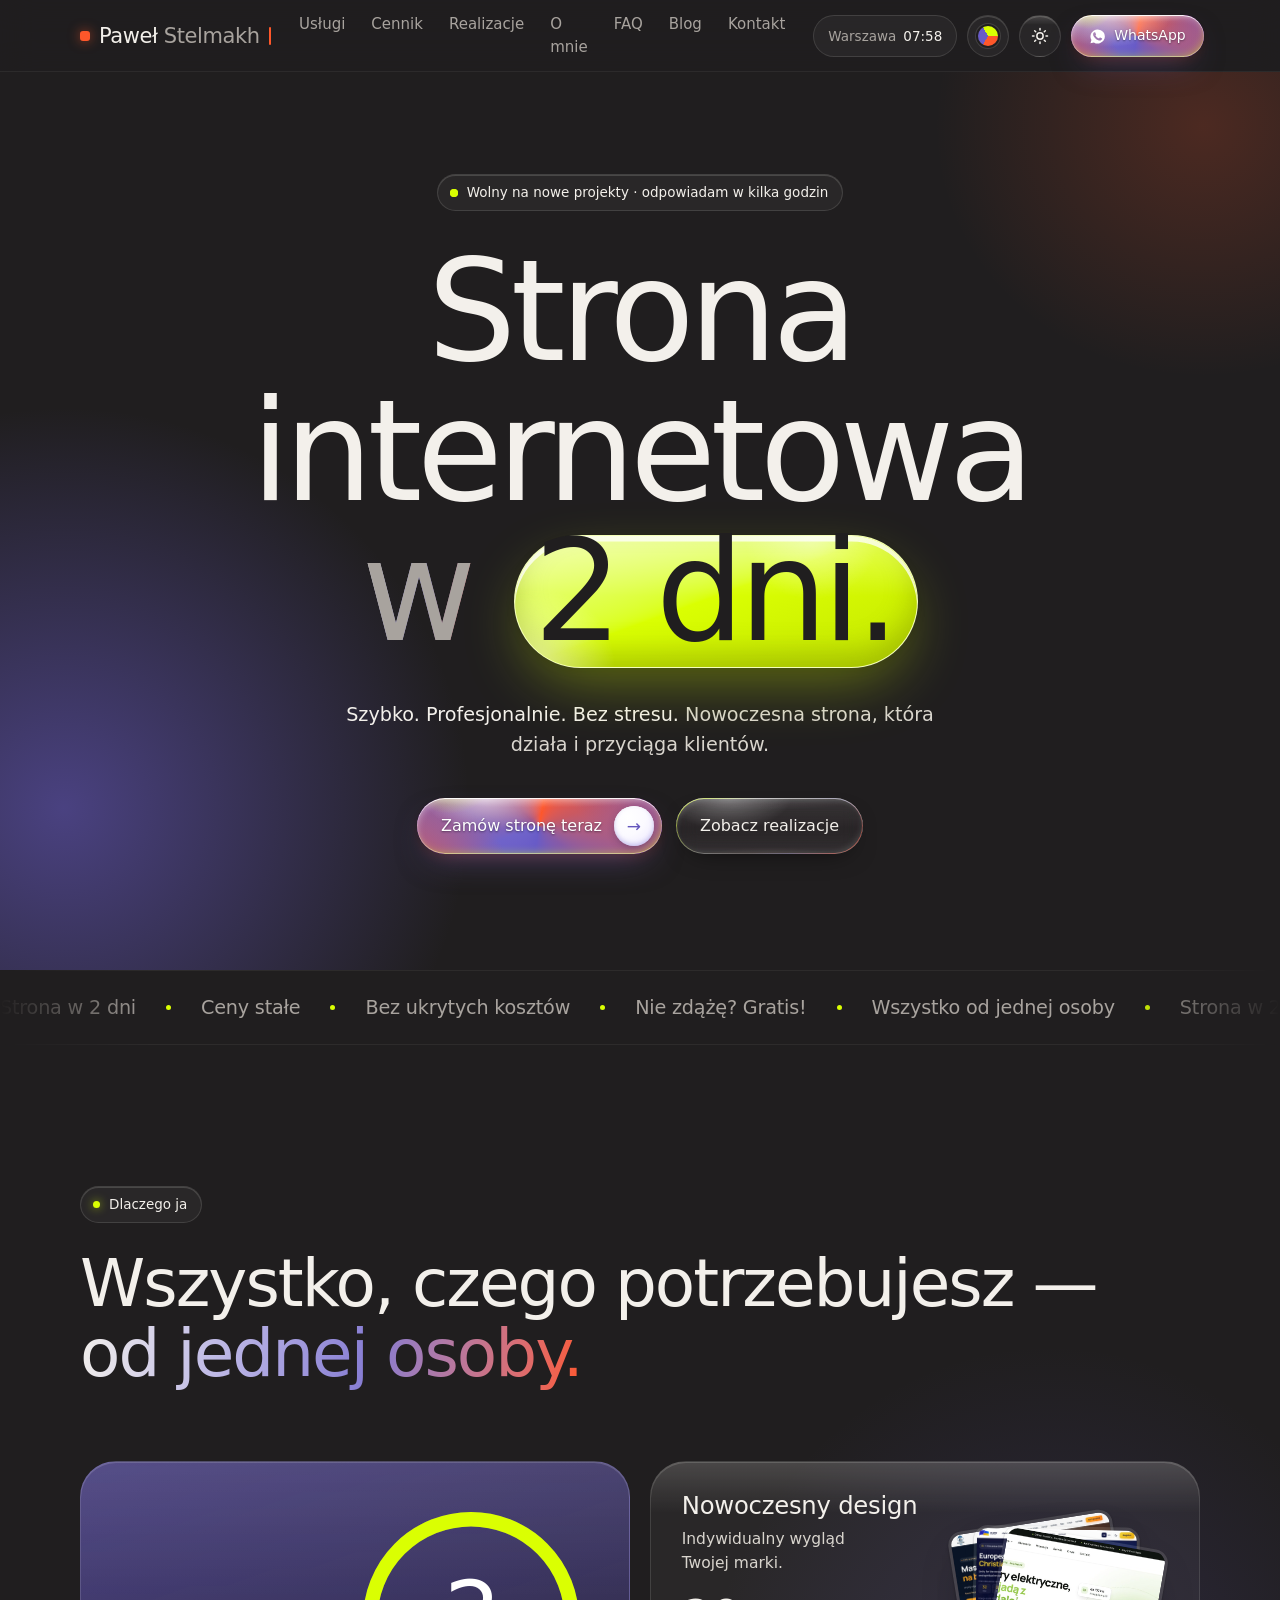
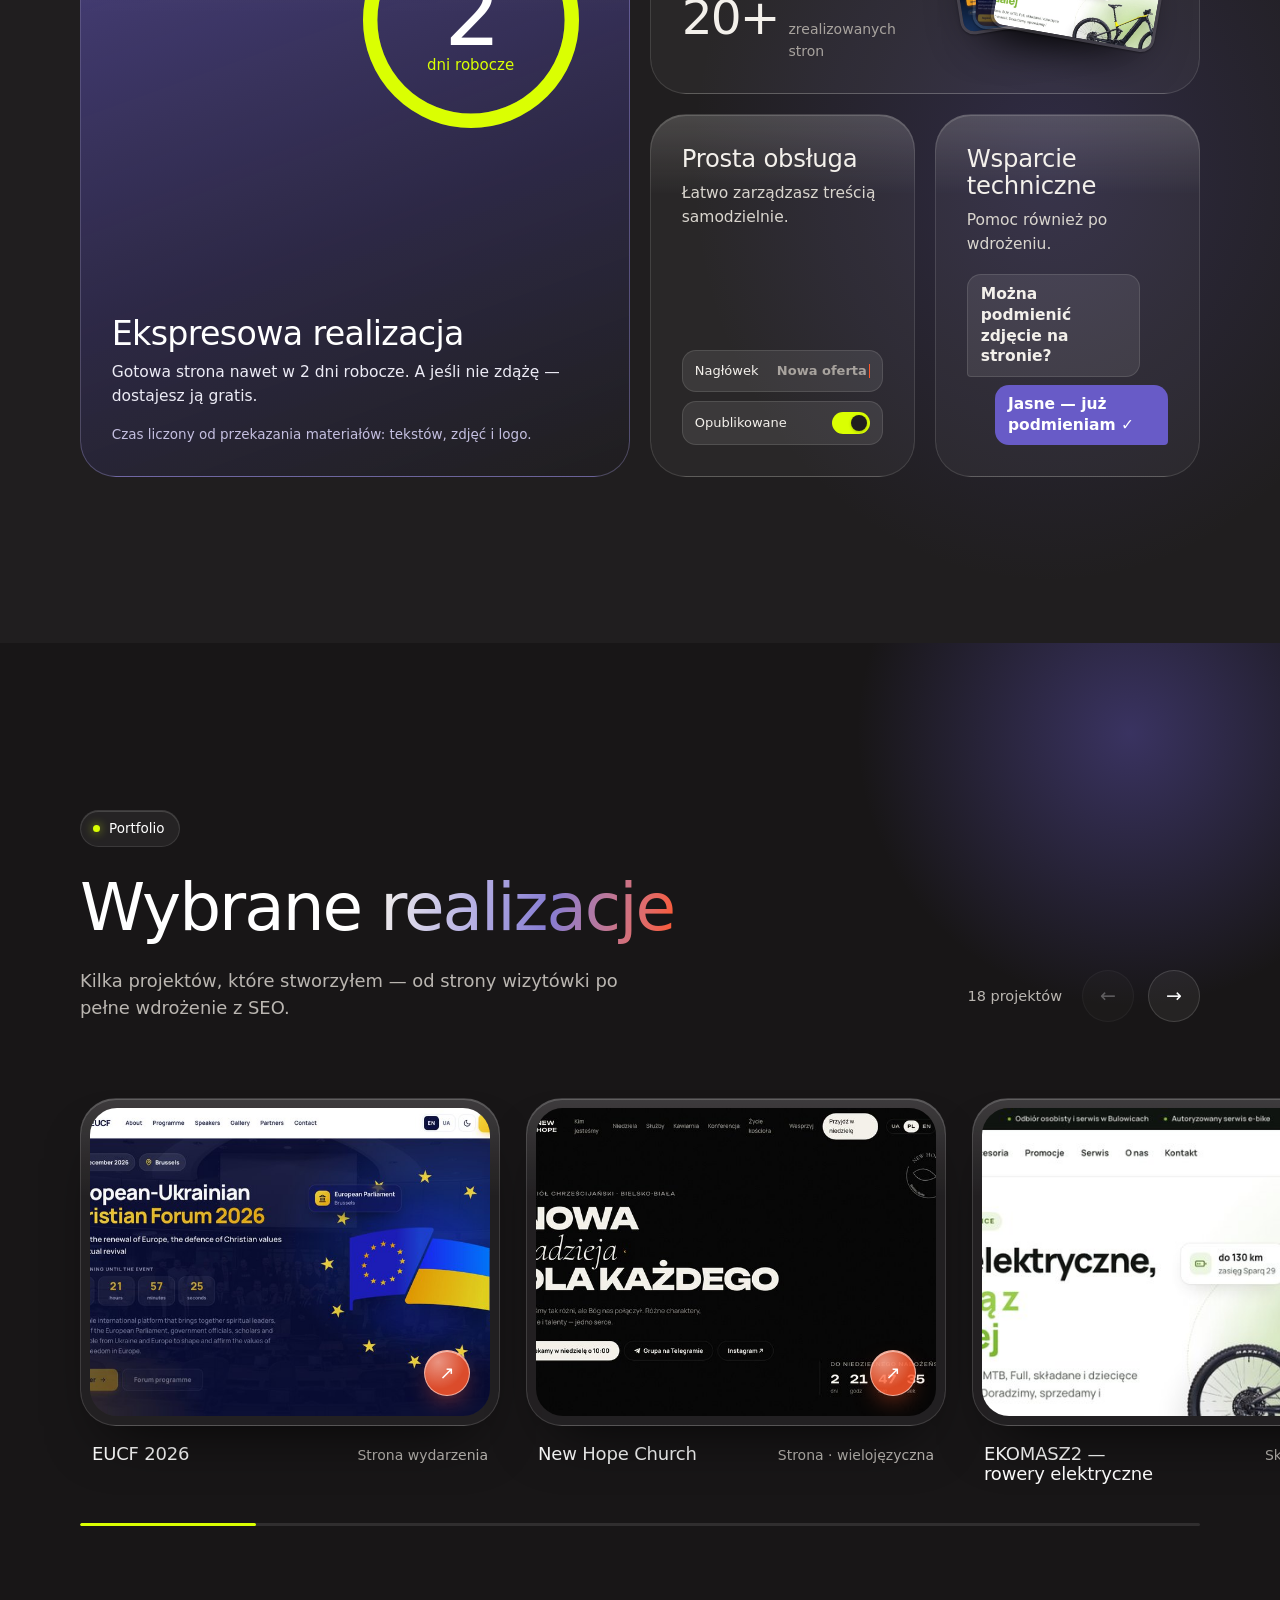
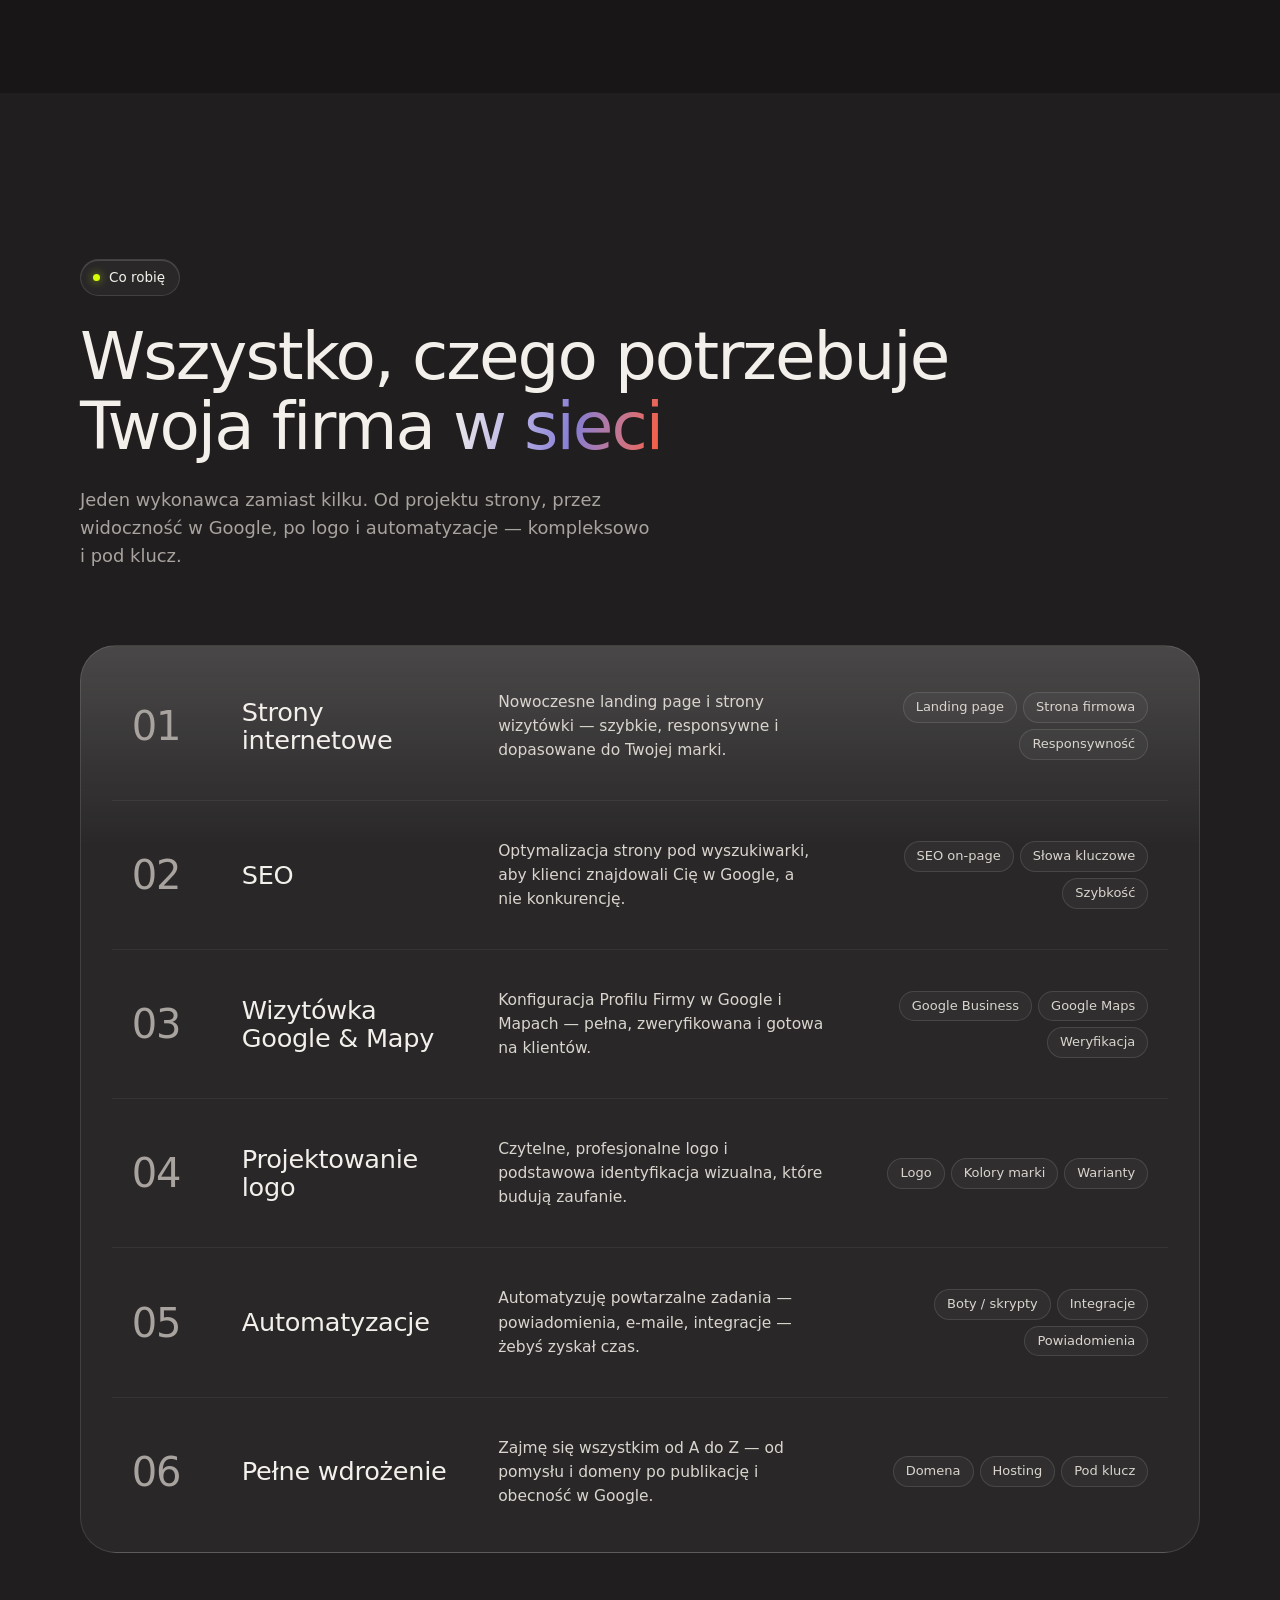
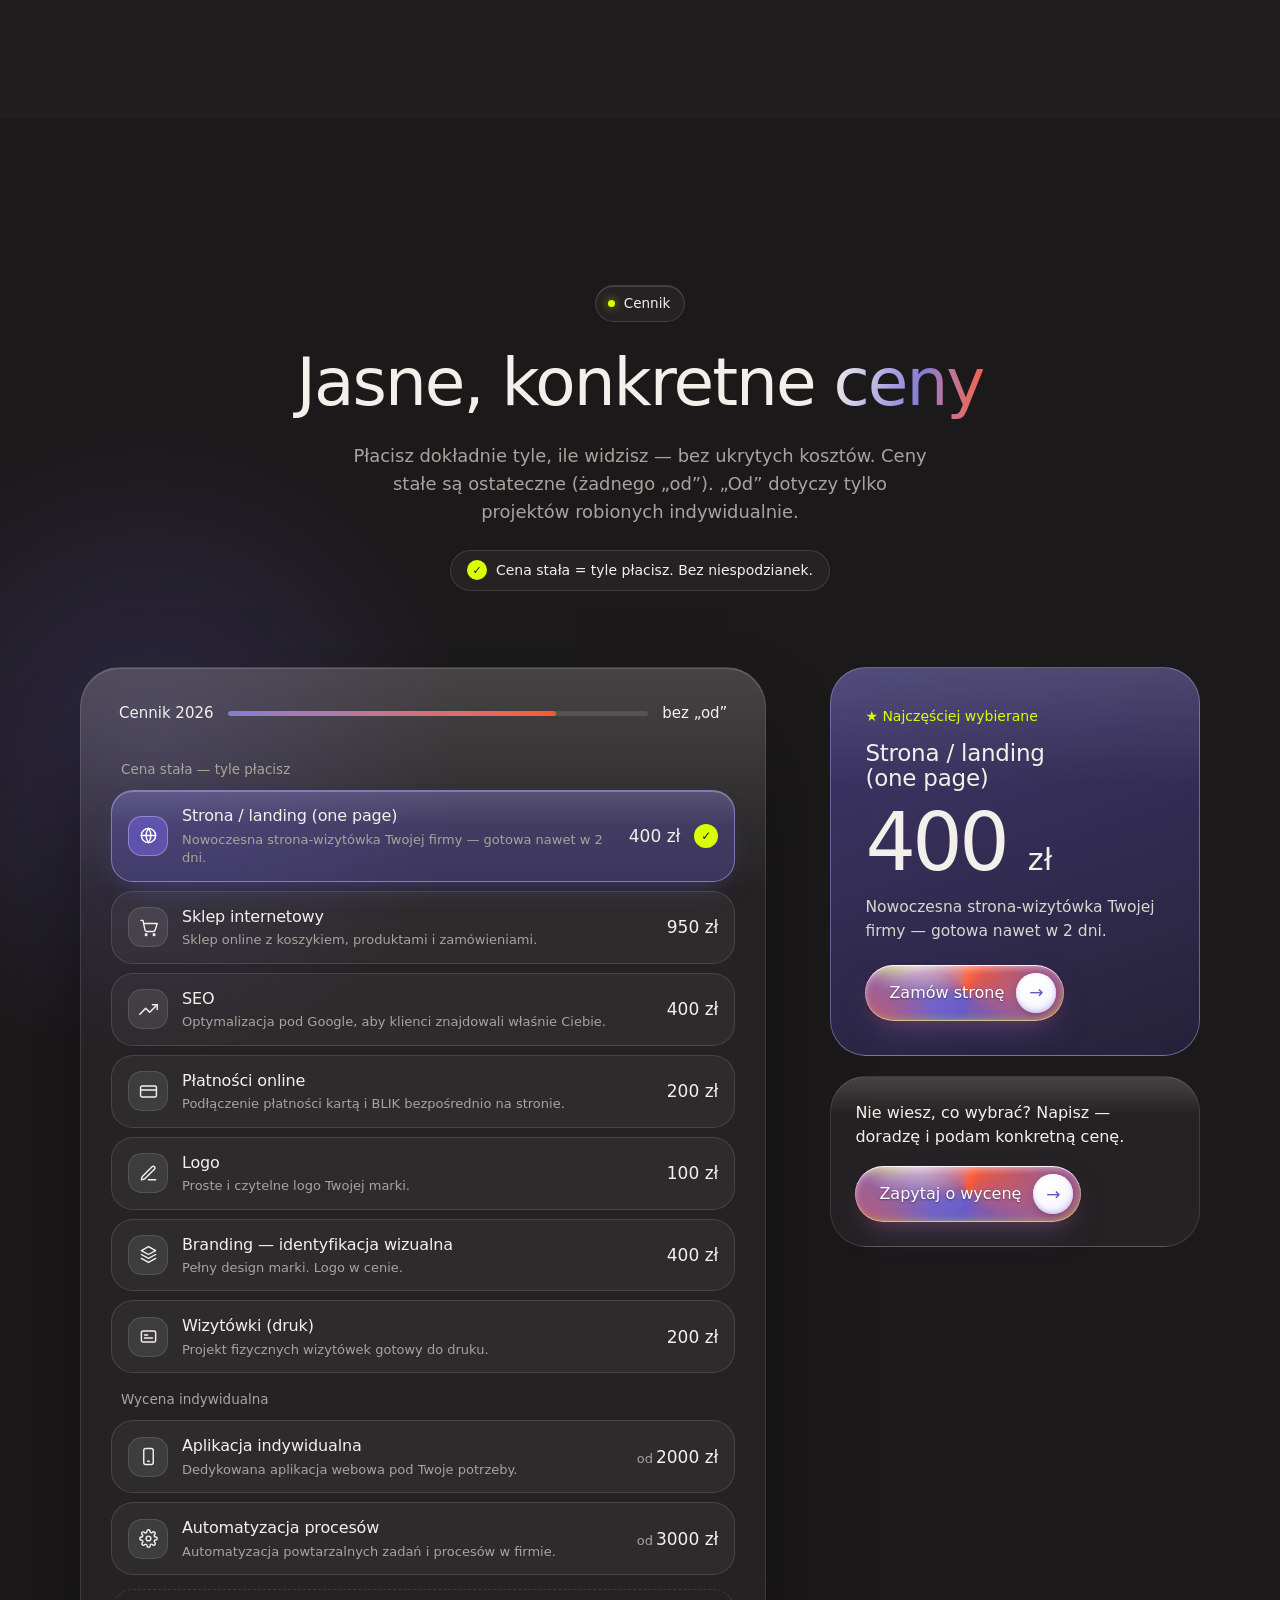
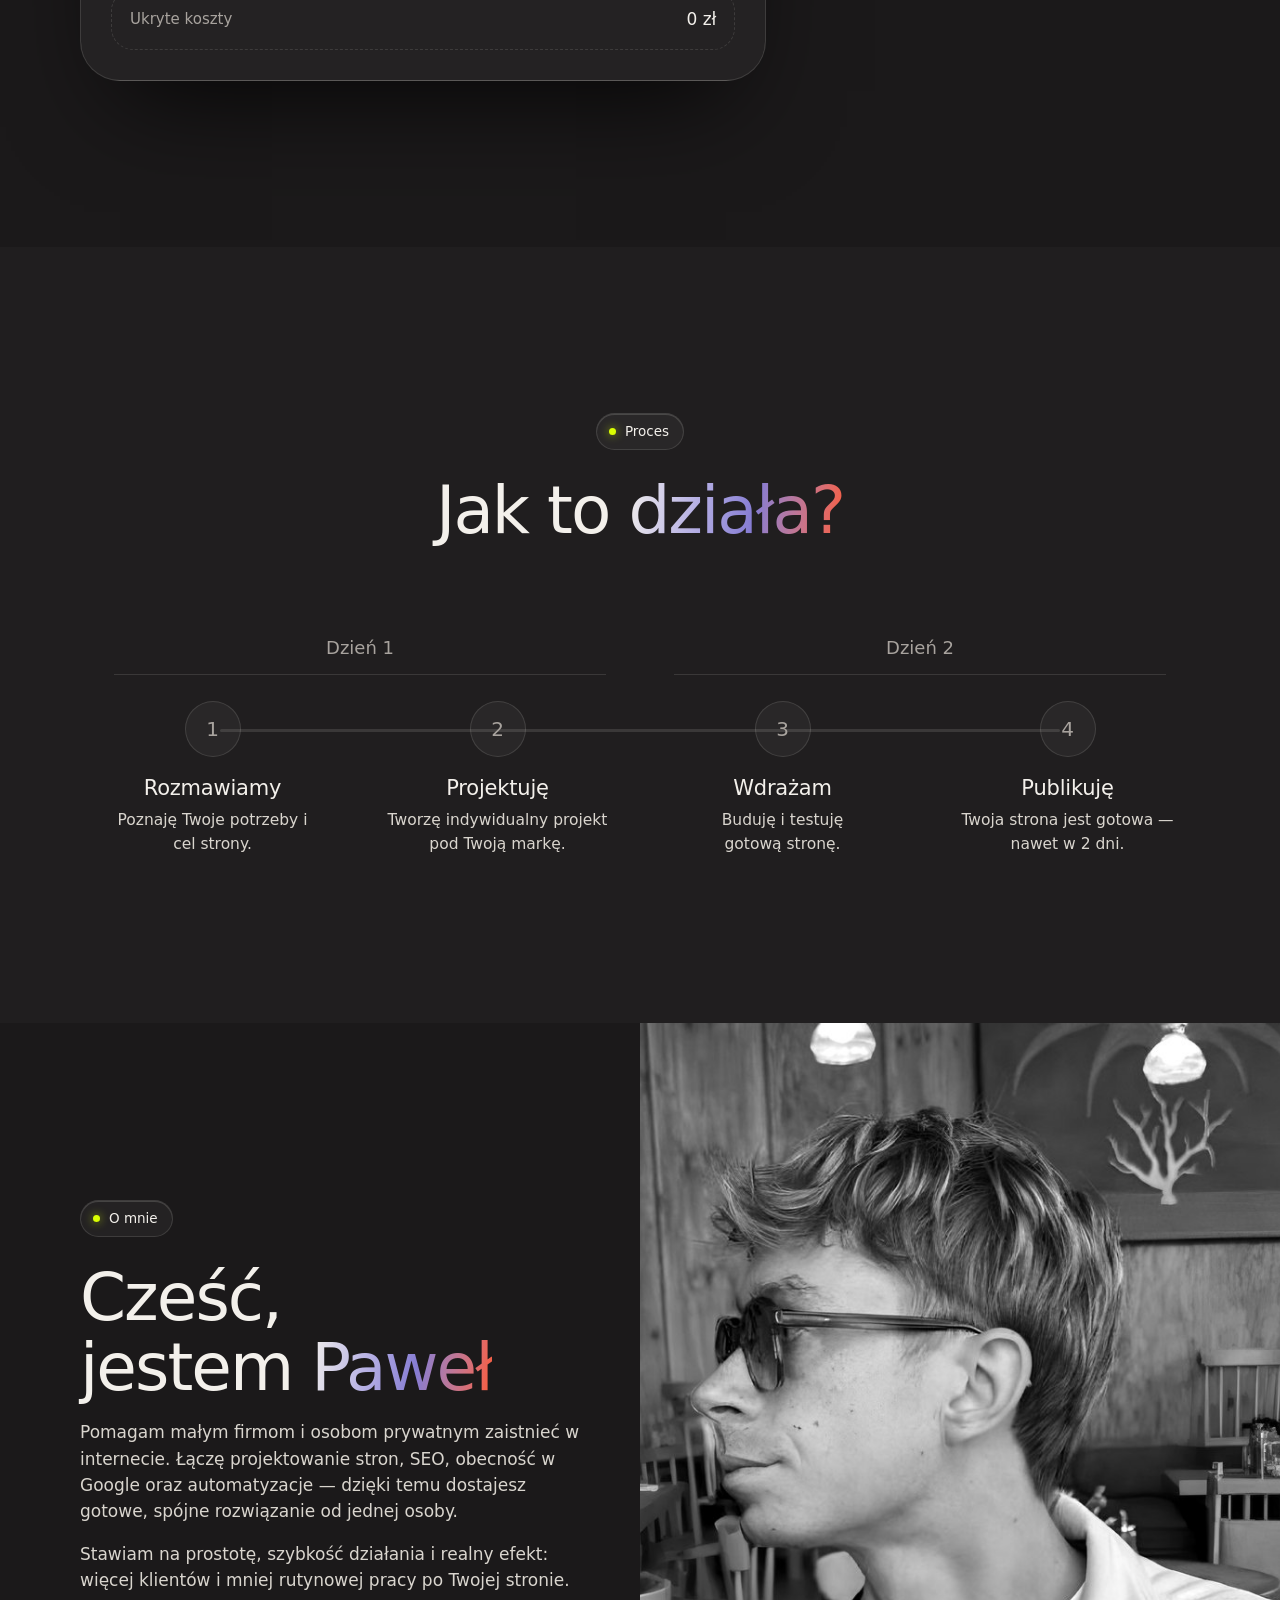
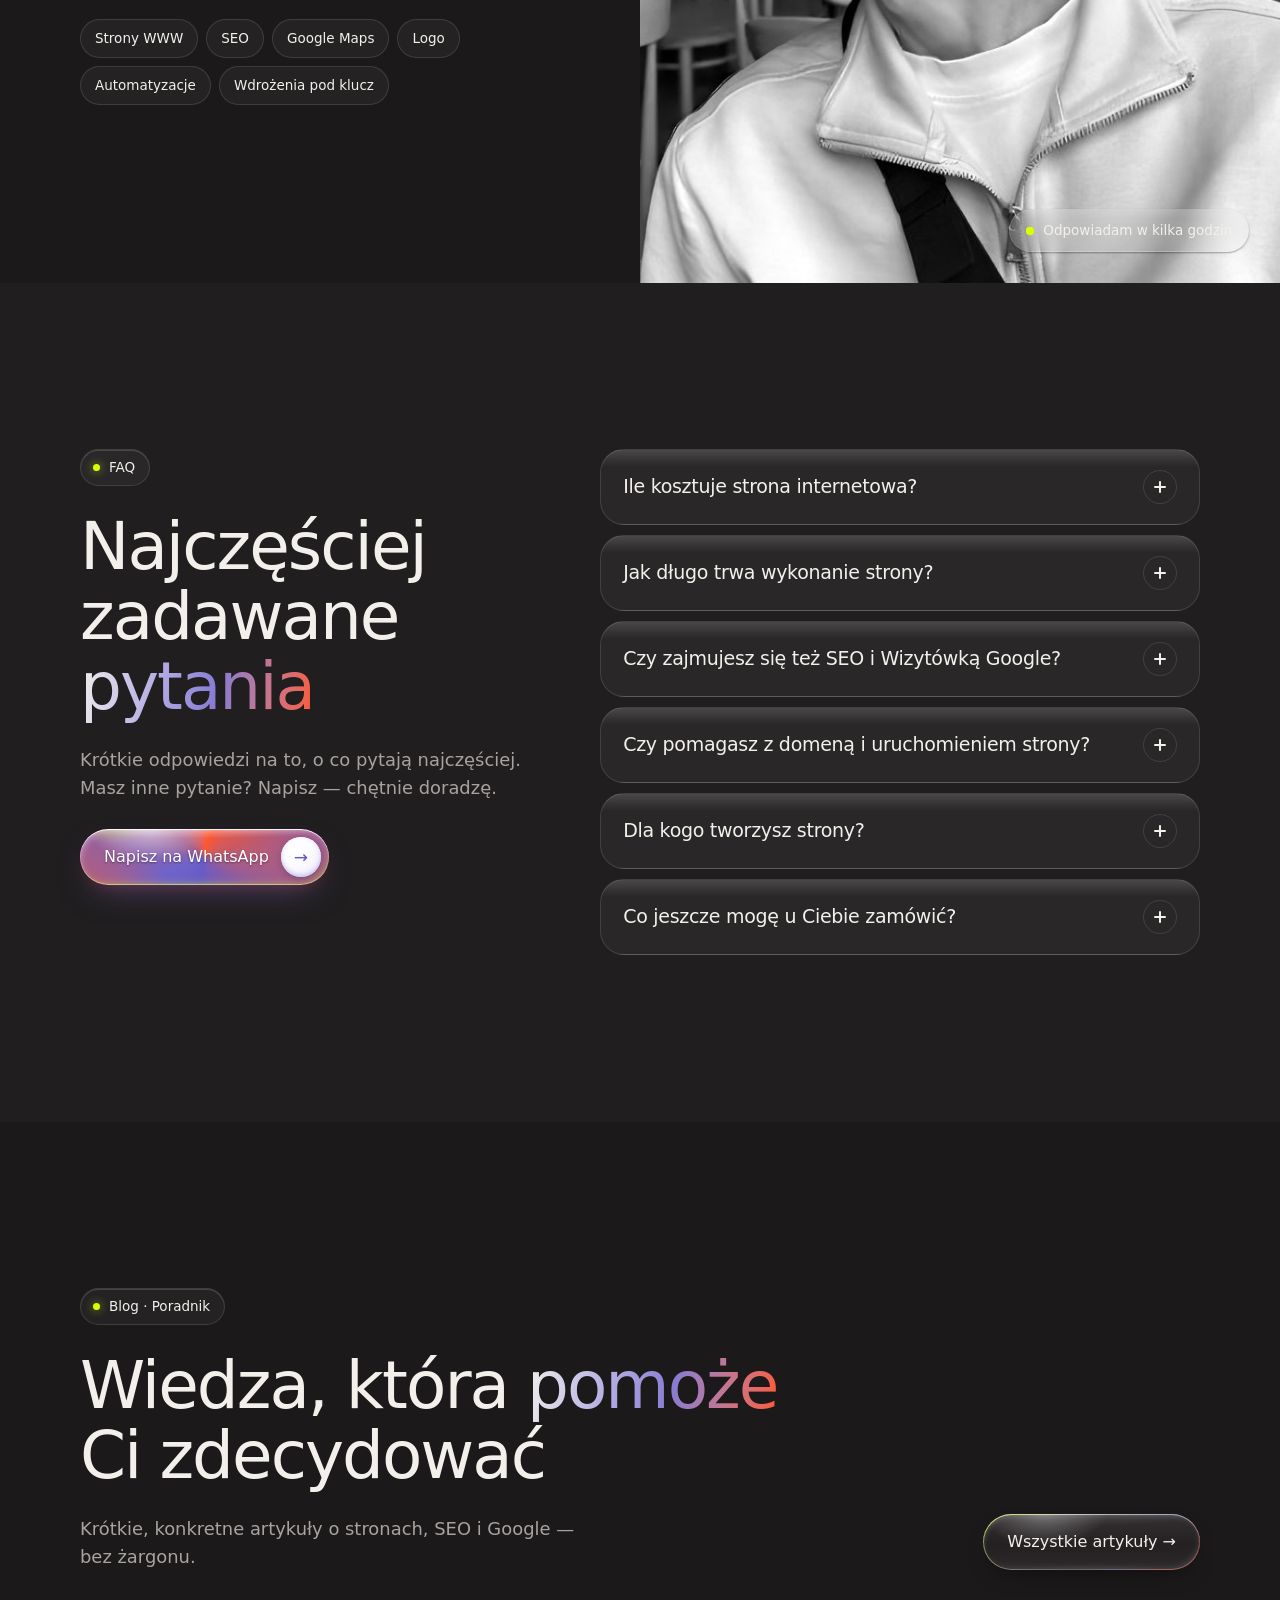
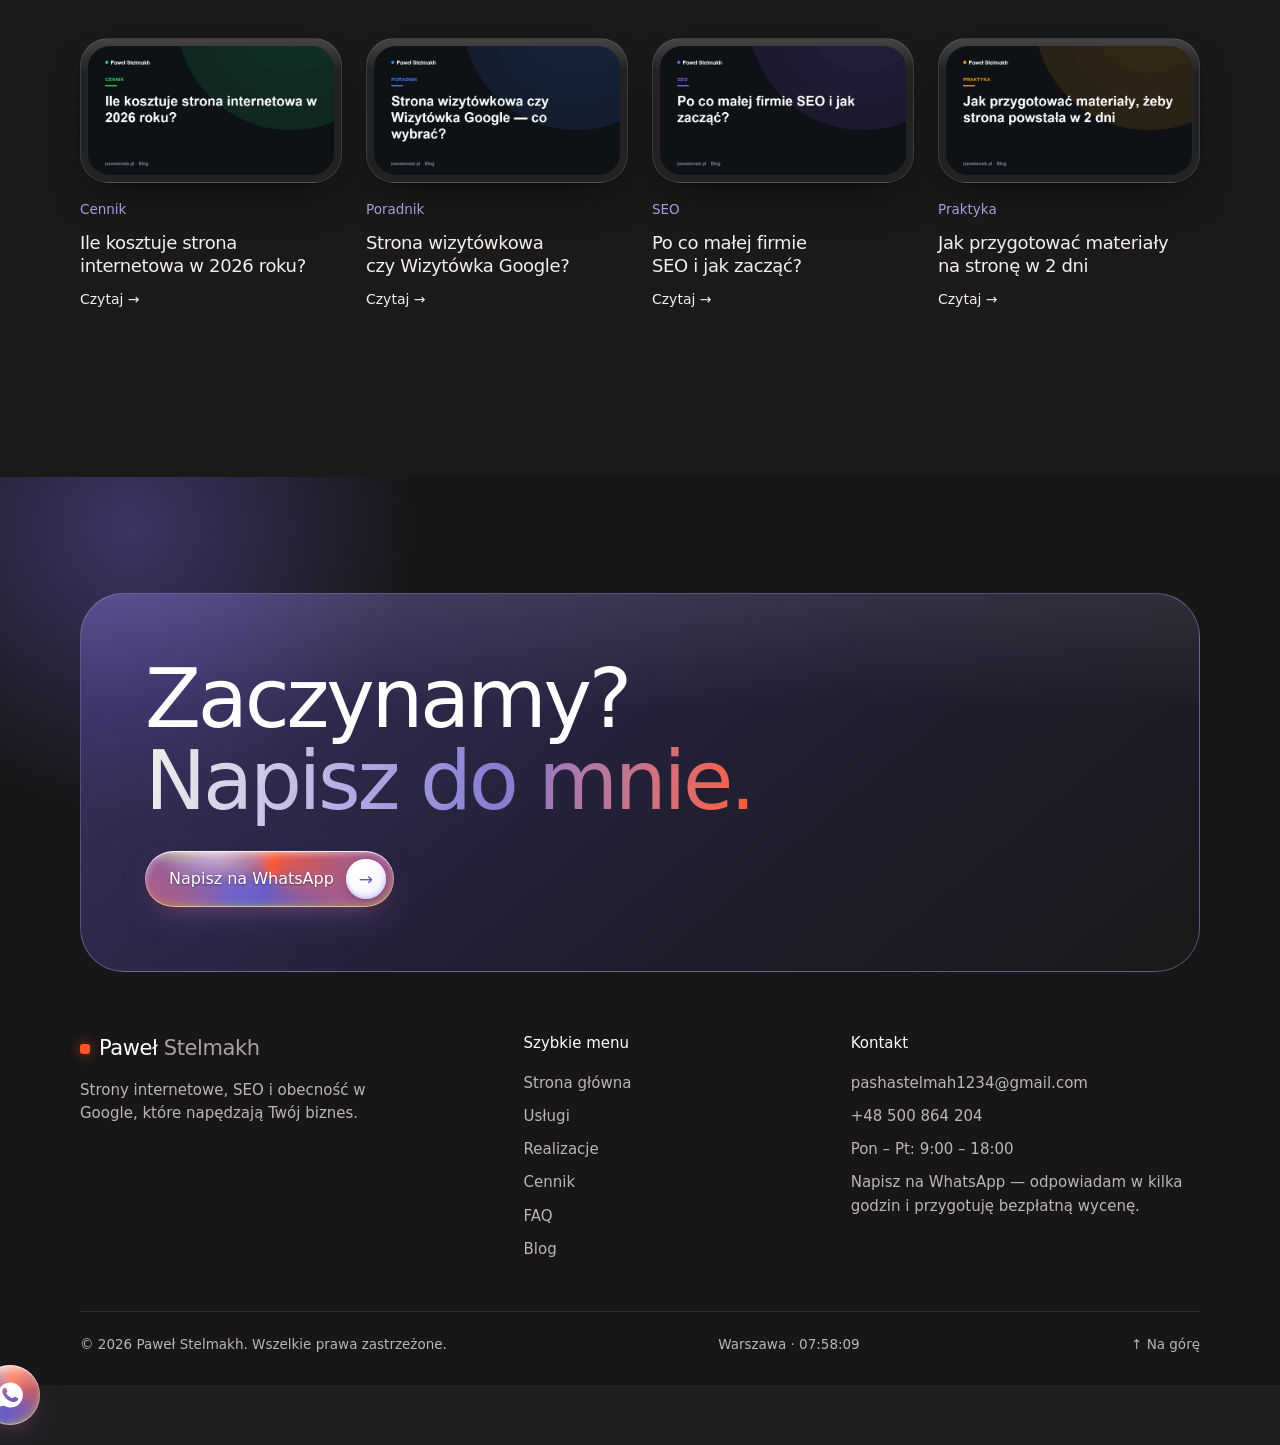
==== commit 261b634c: "Zegar (czas w Warszawie) i przełącznik palet kolorów: 6 palet + własny kolor, kolory płynnie przecho" ====
--- a/index.html
+++ b/index.html
@@ -43,13 +43,13 @@
 <link href="https://api.fontshare.com/v2/css?f[]=general-sans@300,400,500,600&display=swap" rel="stylesheet">
 <link href="https://fonts.googleapis.com/css2?family=JetBrains+Mono:wght@500;700&display=swap" rel="stylesheet">
 <script>
-  (function(){var d=document.documentElement;d.classList.add('js');if(/[?&]btn=white/.test(location.search))d.classList.add('btn-white');try{var q=(location.search.match(/[?&]theme=(light|dark)/)||[])[1];var t=q||localStorage.getItem('pw-theme')||'dark';d.setAttribute('data-theme',t)}catch(e){d.setAttribute('data-theme','dark')}})();
+  (function(){var d=document.documentElement;d.classList.add('js');if(/[?&]btn=white/.test(location.search))d.classList.add('btn-white');window.pwDerive=function(x){var r=parseInt(x.substr(1,2),16)/255,g=parseInt(x.substr(3,2),16)/255,b=parseInt(x.substr(5,2),16)/255,M=Math.max(r,g,b),m=Math.min(r,g,b),h=0,s=0,l=(M+m)/2,c=M-m;if(c){s=c/(1-Math.abs(2*l-1));h=M===r?((g-b)/c)%6:M===g?(b-r)/c+2:(r-g)/c+4;h=Math.round(h*60+360)%360}s=Math.round(Math.min(95,Math.max(55,s*100)));l=Math.round(Math.min(58,Math.max(42,l*100)));return['hsl('+(h+35)%360+',95%,72%)','hsl('+h+','+s+'%,'+l+'%)','hsl('+(h+320)%360+',58%,50%)']};try{var p=localStorage.getItem('pw-palette');if(p&&p.indexOf('own:')===0){var v=pwDerive(p.slice(4));d.setAttribute('data-palette','own');d.style.setProperty('--a1',v[0]);d.style.setProperty('--a2',v[1]);d.style.setProperty('--a3',v[2])}else if(p)d.setAttribute('data-palette',p)}catch(e){}try{var q=(location.search.match(/[?&]theme=(light|dark)/)||[])[1];var t=q||localStorage.getItem('pw-theme')||'dark';d.setAttribute('data-theme',t)}catch(e){d.setAttribute('data-theme','dark')}})();
 </script>
 <style>
 :root{
   --bg:#f5f5f3; --bg-2:#ebebe8; --paper:#ffffff; --ink:#111111; --text:#3f3f3f; --muted:#7a7a7a;
   --line:rgba(0,0,0,.12); --line-2:rgba(0,0,0,.06);
-  --blue:#1f5cff; --blue-2:#7aa0ff; --blue-ink:#1747d6; --yellow:#ffd23f;
+  --blue:var(--a3); --blue-2:color-mix(in srgb,var(--a3),#fff 35%); --blue-ink:color-mix(in srgb,var(--a3),#000 10%); --yellow:color-mix(in srgb,var(--a1),var(--a2) 30%);
   --navy:#0a0a0a; --navy-2:#161616; --navy-line:rgba(255,255,255,.1); --on-navy:#f5f5f4; --on-navy-2:#a3a3a3;
   --r:20px; --r-l:30px;
   --sh:0 1px 2px rgba(0,0,0,.05),0 18px 40px -18px rgba(0,0,0,.25);
@@ -61,7 +61,7 @@
 [data-theme="dark"]{
   --bg:#0a0a0a; --bg-2:#111111; --paper:#181818; --ink:#f5f5f4; --text:#b5b5b0; --muted:#86868b;
   --line:rgba(255,255,255,.12); --line-2:rgba(255,255,255,.07);
-  --blue-ink:#8fb0ff; --navy:#000000; --navy-2:#161616; --navy-line:rgba(255,255,255,.1); --on-navy-2:#a3a3a3;
+  --blue-ink:color-mix(in srgb,var(--a3),#fff 45%); --navy:#000000; --navy-2:#161616; --navy-line:rgba(255,255,255,.1); --on-navy-2:#a3a3a3;
   --sh:0 1px 2px rgba(0,0,0,.3),0 18px 40px -18px rgba(0,0,0,.7);
   --sh-l:0 44px 90px -34px rgba(0,0,0,.85);
   color-scheme:dark;
@@ -119,8 +119,8 @@
 .hero{padding:clamp(48px,7vw,104px) 0 clamp(96px,11vw,170px);overflow:hidden;isolation:isolate}
 .hero::before{content:"";position:absolute;inset:0;z-index:-1;pointer-events:none;background-image:radial-gradient(var(--line) 1.2px,transparent 1.5px);background-size:24px 24px;-webkit-mask-image:radial-gradient(75% 70% at 72% 45%,#000 25%,transparent 78%);mask-image:radial-gradient(75% 70% at 72% 45%,#000 25%,transparent 78%)}
 .eyebrow.live::before{display:none}
-.live-dot{position:relative;width:8px;height:8px;border-radius:50%;background:#22c55e;flex:none}
-.live-dot::after{content:"";position:absolute;inset:0;border-radius:50%;background:#22c55e;animation:ping 2s ease-out infinite}
+.live-dot{position:relative;width:8px;height:8px;border-radius:50%;background:color-mix(in srgb,var(--a1),#000 30%);flex:none}
+.live-dot::after{content:"";position:absolute;inset:0;border-radius:50%;background:color-mix(in srgb,var(--a1),#000 30%);animation:ping 2s ease-out infinite}
 @keyframes ping{0%{transform:scale(1);opacity:.65}80%,100%{transform:scale(2.8);opacity:0}}
 .hero h1{position:relative;z-index:2;font-size:clamp(46px,8.2vw,118px);font-weight:300;line-height:1;letter-spacing:-.04em;margin-top:24px}
 .hero h1 .l1,.hero h1 .l2{display:block}
@@ -128,7 +128,7 @@
 .js .hero h1 .w{opacity:.14;transition:opacity 1s var(--ease) calc(.15s + var(--k) * .14s)}
 .js .hero.is-in h1 .w{opacity:1}
 .mark{position:relative;z-index:0;white-space:nowrap;color:var(--ink)}
-.mark::before{content:"";position:absolute;left:-.06em;right:-.08em;bottom:.02em;height:.9em;z-index:-1;background:linear-gradient(100deg,rgba(103,232,249,.30),rgba(56,189,248,.22) 50%,rgba(129,140,248,.26));box-shadow:inset 0 0 0 1px rgba(125,211,252,.32);border-radius:.08em .24em .12em .2em;transform:rotate(-1.4deg);transform-origin:0 50%}
+.mark::before{content:"";position:absolute;left:-.06em;right:-.08em;bottom:.02em;height:.9em;z-index:-1;background:linear-gradient(100deg,color-mix(in srgb,color-mix(in srgb,var(--a3),#fff 70%) 30%,transparent),color-mix(in srgb,color-mix(in srgb,var(--a3),#fff 45%) 22%,transparent) 50%,color-mix(in srgb,color-mix(in srgb,var(--a3),#fff 25%) 26%,transparent));box-shadow:inset 0 0 0 1px color-mix(in srgb,color-mix(in srgb,var(--a3),#fff 60%) 32%,transparent);border-radius:.08em .24em .12em .2em;transform:rotate(-1.4deg);transform-origin:0 50%}
 [data-theme="dark"] .mark::before{height:.9em;bottom:.02em}
 .js .mark::before{transform:rotate(-1.4deg) scaleX(0);transition:transform 1.1s var(--ease) 1s}
 .js .hero.is-in .mark::before{transform:rotate(-1.4deg) scaleX(1)}
@@ -164,7 +164,7 @@
 .chip{position:absolute;z-index:3;display:flex;align-items:center;gap:9px;background:var(--paper);border:1px solid var(--line);box-shadow:var(--sh);border-radius:999px;padding:10px 16px;font-size:13.5px;font-weight:500;color:var(--ink);white-space:nowrap}
 .chip b{color:var(--ink)}
 .stage .chip{top:0;right:0;animation:float 6s ease-in-out infinite reverse}
-.sticker{position:absolute;z-index:3;left:0;bottom:2%;width:clamp(108px,11vw,150px);aspect-ratio:1;border-radius:50%;background:radial-gradient(circle at 30% 25%,rgba(255,255,255,.18),transparent 55%),rgba(56,189,248,.16);border:1px solid rgba(125,211,252,.36);-webkit-backdrop-filter:blur(10px);backdrop-filter:blur(10px);color:var(--ink);display:grid;place-items:center;box-shadow:0 20px 40px -16px rgba(0,0,0,.55);transform:rotate(-10deg)}
+.sticker{position:absolute;z-index:3;left:0;bottom:2%;width:clamp(108px,11vw,150px);aspect-ratio:1;border-radius:50%;background:radial-gradient(circle at 30% 25%,rgba(255,255,255,.18),transparent 55%),color-mix(in srgb,color-mix(in srgb,var(--a3),#fff 45%) 16%,transparent);border:1px solid color-mix(in srgb,color-mix(in srgb,var(--a3),#fff 60%) 36%,transparent);-webkit-backdrop-filter:blur(10px);backdrop-filter:blur(10px);color:var(--ink);display:grid;place-items:center;box-shadow:0 20px 40px -16px rgba(0,0,0,.55);transform:rotate(-10deg)}
 .sticker svg{position:absolute;inset:5%;width:90%;height:90%;animation:spin 20s linear infinite}
 .sticker text{font:600 10.4px 'General Sans',sans-serif;letter-spacing:.12em;fill:var(--ink)}
 .sticker .core{position:relative;font-weight:500;font-size:clamp(26px,2.6vw,36px);letter-spacing:-.05em;line-height:.85;text-align:center}
@@ -296,7 +296,7 @@
 .printer{position:relative;z-index:2;height:20px;border-radius:12px;background:#1a1a1a;box-shadow:0 8px 16px -8px rgba(0,0,0,.5)}
 .printer span{position:absolute;left:4%;right:4%;top:8px;height:4px;border-radius:4px;background:#000}
 .r-clip{overflow:hidden;margin-top:-10px;padding:0 4% 30px}
-.receipt{position:relative;background:#fffdf7;color:#1d2433;padding:32px clamp(18px,3vw,36px) 26px;font-family:'JetBrains Mono',ui-monospace,Menlo,monospace;font-size:14px;box-shadow:0 26px 44px -26px rgba(11,20,48,.5)}
+.receipt{position:relative;background:#fffdf7;color:#1d2433;padding:32px clamp(18px,3vw,36px) 26px;font-family:'JetBrains Mono',ui-monospace,Menlo,monospace;font-size:14px;box-shadow:0 26px 44px -26px color-mix(in srgb,color-mix(in srgb,var(--a3),#000 80%) 50%,transparent)}
 .js .receipt{transform:translateY(-101%);transition:transform 1.4s cubic-bezier(.55,.05,.25,1) .1s}
 .js .receipt-col.is-in .receipt{transform:none}
 .receipt::after{content:"";position:absolute;left:0;right:0;top:100%;height:9px;background:conic-gradient(from -45deg at 50% 100%,#fffdf7 90deg,#0000 0) 0 0/18px 100% repeat-x}
@@ -322,7 +322,7 @@
 .r-total b{font-size:19px}
 .r-bar{height:46px;max-width:270px;margin:22px auto 8px;background:repeating-linear-gradient(90deg,#1d2433 0 2px,transparent 2px 4px,#1d2433 4px 5px,transparent 5px 8px,#1d2433 8px 11px,transparent 11px 12px,#1d2433 12px 13px,transparent 13px 17px)}
 .r-thanks{text-align:center;font-size:12.5px;color:#6b7280}
-.pop-card{position:relative;overflow:hidden;background:linear-gradient(160deg,rgba(56,189,248,.09),rgba(129,140,248,.05) 60%,transparent),var(--paper);border:1px solid var(--g-bd);color:var(--text);border-radius:var(--r-l);padding:clamp(24px,3vw,34px)}
+.pop-card{position:relative;overflow:hidden;background:linear-gradient(160deg,color-mix(in srgb,color-mix(in srgb,var(--a3),#fff 45%) 9%,transparent),color-mix(in srgb,color-mix(in srgb,var(--a3),#fff 25%) 5%,transparent) 60%,transparent),var(--paper);border:1px solid var(--g-bd);color:var(--text);border-radius:var(--r-l);padding:clamp(24px,3vw,34px)}
 .pop-card .tag{font-size:14px;font-weight:500;color:var(--muted)}
 .pop-card h3{color:var(--ink);font-size:23px;margin-top:12px}
 .pop-card .big{font-size:clamp(60px,6.2vw,82px);font-weight:300;letter-spacing:-.045em;line-height:1;margin-top:12px;color:var(--ink)}
@@ -456,24 +456,24 @@
   
 
 /* =====================================================================
-   WARM GLASS — palette #FE572A · #3a3638 · #201e1f · #BABABA · #FFFFFF
+   WARM GLASS — palette var(--a2) · #3a3638 · #201e1f · #BABABA · #FFFFFF
    ===================================================================== */
 :root{
   --bg:#f3f0eb; --bg-2:#ebe7e0; --paper:#ffffff; --ink:#201e1f; --text:#3a3638; --muted:#8c7f78;
   --line:rgba(58,54,56,.14); --line-2:rgba(58,54,56,.07);
-  --or:#fe572a; --or-2:#ff9a5c; --or-ink:#b8410b; --brown:#3a3638;
+  --or:var(--a2); --or-2:color-mix(in srgb,var(--a2),#fff 35%); --or-ink:color-mix(in srgb,var(--a2),#000 25%); --brown:#3a3638;
   --glass:rgba(255,255,255,.62); --glass-2:rgba(255,255,255,.82); --glass-bd:rgba(58,54,56,.13); --glass-hl:rgba(255,255,255,.9);
   --navy:#201e1f; --navy-2:#2a2728; --navy-line:rgba(255,255,255,.1); --on-navy-2:#bababa;
-  --g-bg:rgba(254,87,42,.20); --g-bd:rgba(214,84,24,.42); --g-ink:#201e1f; --g-arr:#ffffff; --g-arr-ink:#d4520f; --g-glow:rgba(254,87,42,.35);
+  --g-bg:color-mix(in srgb,var(--a2) 20%,transparent); --g-bd:color-mix(in srgb,color-mix(in srgb,var(--a2),#000 15%) 42%,transparent); --g-ink:#201e1f; --g-arr:#ffffff; --g-arr-ink:color-mix(in srgb,var(--a2),#000 15%); --g-glow:color-mix(in srgb,var(--a2) 35%,transparent);
   --r-xl:36px; --r-l:30px; --r:22px;
 }
 [data-theme="dark"]{
   --bg:#201e1f; --bg-2:#1b191a; --paper:#2a2728; --ink:#ffffff; --text:#ddd3ce; --muted:#bababa;
   --line:rgba(255,255,255,.12); --line-2:rgba(255,255,255,.07);
-  --or-ink:#ff8a4f;
+  --or-ink:color-mix(in srgb,var(--a2),#fff 30%);
   --glass:rgba(58,54,56,.30); --glass-2:rgba(58,54,56,.52); --glass-bd:rgba(255,255,255,.13); --glass-hl:rgba(255,255,255,.22);
   --navy:#181617; --navy-2:#2a2728;
-  --g-bg:rgba(254,87,42,.24); --g-bd:rgba(255,166,118,.5); --g-ink:#ffffff; --g-arr:#ffffff; --g-arr-ink:#e2560f; --g-glow:rgba(254,87,42,.38);
+  --g-bg:color-mix(in srgb,var(--a2) 24%,transparent); --g-bd:color-mix(in srgb,color-mix(in srgb,var(--a2),#fff 45%) 50%,transparent); --g-ink:#ffffff; --g-arr:#ffffff; --g-arr-ink:color-mix(in srgb,var(--a2),#000 10%); --g-glow:color-mix(in srgb,var(--a2) 38%,transparent);
   --sh:0 1px 2px rgba(0,0,0,.35),0 22px 50px -24px rgba(0,0,0,.8);
   --sh-l:0 50px 100px -40px rgba(0,0,0,.85);
 }
@@ -485,36 +485,36 @@
   background:linear-gradient(180deg,var(--glass-hl),transparent 22%),var(--glass);
   border:1px solid var(--glass-bd)}
 .eyebrow{background:var(--glass);box-shadow:inset 0 1px 0 var(--glass-hl)}
-.eyebrow::before{background:var(--or);box-shadow:0 0 10px rgba(254,87,42,.7)}
+.eyebrow::before{background:var(--or);box-shadow:0 0 10px color-mix(in srgb,var(--a2) 70%,transparent)}
 .work-sec .eyebrow::before{background:var(--or)}
-h1 em,h2 em,.foot-cta h2 em,.work-sec .h2 em{background:linear-gradient(100deg,var(--ink) 0%,#ffc4a3 45%,var(--or) 100%);-webkit-background-clip:text;background-clip:text;color:transparent}
-[data-theme="light"] h1 em,[data-theme="light"] h2 em{background:linear-gradient(100deg,#7a3a17,var(--or));-webkit-background-clip:text;background-clip:text;color:transparent}
-.foot-cta h2 em,.work-sec .h2 em{background:linear-gradient(100deg,#fff,#ffc4a3 45%,var(--or));-webkit-background-clip:text;background-clip:text;color:transparent}
-.brand .dot,.foot .brand .dot{background:var(--or);box-shadow:0 0 12px rgba(254,87,42,.6)}
+h1 em,h2 em,.foot-cta h2 em,.work-sec .h2 em{background:linear-gradient(100deg,var(--ink) 0%,color-mix(in srgb,var(--a2),#fff 65%) 45%,var(--or) 100%);-webkit-background-clip:text;background-clip:text;color:transparent}
+[data-theme="light"] h1 em,[data-theme="light"] h2 em{background:linear-gradient(100deg,color-mix(in srgb,var(--a2),#000 50%),var(--or));-webkit-background-clip:text;background-clip:text;color:transparent}
+.foot-cta h2 em,.work-sec .h2 em{background:linear-gradient(100deg,#fff,color-mix(in srgb,var(--a2),#fff 65%) 45%,var(--or));-webkit-background-clip:text;background-clip:text;color:transparent}
+.brand .dot,.foot .brand .dot{background:var(--or);box-shadow:0 0 12px color-mix(in srgb,var(--a2) 60%,transparent)}
 .brand .caret{background:var(--or)}
 
 /* warm atmosphere: big soft orange light (radial gradients, no blur filter) */
-.hero::before{background:radial-gradient(42% 60% at 6% 78%,rgba(254,87,42,.42),transparent 72%),radial-gradient(30% 40% at 92% 8%,rgba(255,140,80,.14),transparent 70%);-webkit-mask-image:none;mask-image:none}
-[data-theme="light"] .hero::before{background:radial-gradient(42% 60% at 6% 78%,rgba(254,87,42,.22),transparent 72%)}
+.hero::before{background:radial-gradient(42% 60% at 6% 78%,color-mix(in srgb,var(--a2) 42%,transparent),transparent 72%),radial-gradient(30% 40% at 92% 8%,color-mix(in srgb,color-mix(in srgb,var(--a2),#fff 30%) 14%,transparent),transparent 70%);-webkit-mask-image:none;mask-image:none}
+[data-theme="light"] .hero::before{background:radial-gradient(42% 60% at 6% 78%,color-mix(in srgb,var(--a2) 22%,transparent),transparent 72%)}
 .why{position:relative}
-.why::before{content:"";position:absolute;inset:0;pointer-events:none;background:radial-gradient(40% 50% at 80% 60%,rgba(254,87,42,.16),transparent 70%)}
+.why::before{content:"";position:absolute;inset:0;pointer-events:none;background:radial-gradient(40% 50% at 80% 60%,color-mix(in srgb,var(--a2) 16%,transparent),transparent 70%)}
 .work-sec{background:var(--navy)}
-.work-sec::before{background:radial-gradient(closest-side,rgba(254,87,42,.30),transparent 70%)}
+.work-sec::before{background:radial-gradient(closest-side,color-mix(in srgb,var(--a2) 30%,transparent),transparent 70%)}
 .price-sec{background:var(--bg-2);overflow:hidden}
-.price-sec::before{content:"";position:absolute;width:900px;height:900px;left:-300px;top:10%;border-radius:50%;pointer-events:none;background:radial-gradient(closest-side,rgba(254,87,42,.20),transparent 70%)}
+.price-sec::before{content:"";position:absolute;width:900px;height:900px;left:-300px;top:10%;border-radius:50%;pointer-events:none;background:radial-gradient(closest-side,color-mix(in srgb,var(--a2) 20%,transparent),transparent 70%)}
 .price-sec>.wrap{position:relative}
-.foot::before{background:radial-gradient(closest-side,rgba(254,87,42,.34),transparent 70%)}
+.foot::before{background:radial-gradient(closest-side,color-mix(in srgb,var(--a2) 34%,transparent),transparent 70%)}
 
 /* hero */
 .mark{color:var(--ink)}
 .mark::before{left:-.12em;right:-.14em;bottom:.0em;height:1em;border-radius:.5em;transform:rotate(-2deg);
-  background:radial-gradient(60% 80% at 30% 20%,rgba(255,255,255,.28),transparent 60%),rgba(254,87,42,.22);
-  box-shadow:inset 0 1.5px 0 rgba(255,255,255,.55),inset 0 -.08em .2em rgba(254,87,42,.45),0 .12em .3em rgba(0,0,0,.35);
-  border:1px solid rgba(255,190,150,.5)}
+  background:radial-gradient(60% 80% at 30% 20%,rgba(255,255,255,.28),transparent 60%),color-mix(in srgb,var(--a2) 22%,transparent);
+  box-shadow:inset 0 1.5px 0 rgba(255,255,255,.55),inset 0 -.08em .2em color-mix(in srgb,var(--a2) 45%,transparent),0 .12em .3em rgba(0,0,0,.35);
+  border:1px solid color-mix(in srgb,color-mix(in srgb,var(--a2),#fff 60%) 50%,transparent)}
 .js .mark::before{transform:rotate(-2deg) scaleX(0)}
 .js .hero.is-in .mark::before{transform:rotate(-2deg) scaleX(1)}
-.hero-checks li::before{border-color:rgba(255,166,118,.5);background-color:rgba(254,87,42,.16)}
-.disk{background:radial-gradient(closest-side,rgba(254,87,42,.26),rgba(254,87,42,.06) 60%,transparent 74%)}
+.hero-checks li::before{border-color:color-mix(in srgb,color-mix(in srgb,var(--a2),#fff 45%) 50%,transparent);background-color:color-mix(in srgb,var(--a2) 16%,transparent)}
+.disk{background:radial-gradient(closest-side,color-mix(in srgb,var(--a2) 26%,transparent),color-mix(in srgb,var(--a2) 6%,transparent) 60%,transparent 74%)}
 .browser{border-radius:26px;padding:8px;box-shadow:var(--sh-l)}
 .b-top{background:transparent;border-bottom:0;height:40px}
 .b-url{background:var(--glass-2);border-color:var(--glass-bd);border-radius:999px}
@@ -522,27 +522,27 @@
 .b-caret{background:var(--or)}
 .chip{-webkit-backdrop-filter:blur(14px);backdrop-filter:blur(14px)}
 .chip b{color:var(--or-ink)}
-.sticker{background:radial-gradient(circle at 30% 25%,rgba(255,255,255,.3),transparent 55%),rgba(254,87,42,.30);border:1px solid rgba(255,190,150,.55);color:#fff;
-  box-shadow:inset 0 1.5px 0 rgba(255,255,255,.5),0 20px 40px -16px rgba(254,87,42,.55)}
+.sticker{background:radial-gradient(circle at 30% 25%,rgba(255,255,255,.3),transparent 55%),color-mix(in srgb,var(--a2) 30%,transparent);border:1px solid color-mix(in srgb,color-mix(in srgb,var(--a2),#fff 60%) 55%,transparent);color:#fff;
+  box-shadow:inset 0 1.5px 0 rgba(255,255,255,.5),0 20px 40px -16px color-mix(in srgb,var(--a2) 55%,transparent)}
 .sticker text{fill:#fff}
 [data-theme="light"] .sticker{color:#201e1f}[data-theme="light"] .sticker text{fill:#201e1f}
 .band-track span::after{background:var(--or)}
 
 /* bento */
 .tile{border-radius:var(--r-xl);box-shadow:inset 0 1px 0 var(--glass-hl)}
-.t-fast{background:linear-gradient(180deg,rgba(255,255,255,.08),transparent 25%),linear-gradient(160deg,rgba(254,87,42,.30),rgba(58,54,56,.45) 60%,rgba(32,30,31,.6));border-color:rgba(255,166,118,.3);color:#e9ddd6}
-[data-theme="dark"] .t-fast{background:linear-gradient(180deg,rgba(255,255,255,.08),transparent 25%),linear-gradient(160deg,rgba(254,87,42,.30),rgba(58,54,56,.45) 60%,rgba(32,30,31,.6))}
+.t-fast{background:linear-gradient(180deg,rgba(255,255,255,.08),transparent 25%),linear-gradient(160deg,color-mix(in srgb,var(--a2) 30%,transparent),rgba(58,54,56,.45) 60%,rgba(32,30,31,.6));border-color:color-mix(in srgb,color-mix(in srgb,var(--a2),#fff 45%) 30%,transparent);color:#e9ddd6}
+[data-theme="dark"] .t-fast{background:linear-gradient(180deg,rgba(255,255,255,.08),transparent 25%),linear-gradient(160deg,color-mix(in srgb,var(--a2) 30%,transparent),rgba(58,54,56,.45) 60%,rgba(32,30,31,.6))}
 .t-fast .fine{color:#cbb8ae}
 .ring2 .bg{stroke:rgba(255,255,255,.12)}
 .ring2 .fg{stroke:var(--or)}
-.ring2 .num span{color:#ffc4a3}
+.ring2 .num span{color:color-mix(in srgb,var(--a2),#fff 65%)}
 .stat b{color:var(--ink)}
 .fan img{border-color:var(--glass-bd);border-radius:14px}
 .mu{background:var(--glass-2);border-color:var(--glass-bd);border-radius:14px}
 .t-easy:hover .tog,.t-easy.is-in .tog{background:var(--or)}
 .t-easy:hover .tog::after,.t-easy.is-in .tog::after{background:#fff}
 .chat .in{background:var(--glass-2);border-color:var(--glass-bd)}
-.chat .out{background:rgba(254,87,42,.85);color:#fff}
+.chat .out{background:color-mix(in srgb,var(--a2) 85%,transparent);color:#fff}
 
 /* realizacje: rounded glass frames, minimal caption */
 .rail{gap:26px}
@@ -551,13 +551,13 @@
 .w-frame{position:relative;display:block;width:100%;padding:9px;border-radius:var(--r-xl);cursor:pointer;color:inherit;font:inherit;text-align:left;
   background:linear-gradient(180deg,rgba(255,255,255,.14),transparent 30%),rgba(58,54,56,.34);border-color:rgba(255,255,255,.13);
   box-shadow:inset 0 1px 0 rgba(255,255,255,.18),0 30px 60px -30px rgba(0,0,0,.8);transition:transform .5s var(--ease),border-color .3s,box-shadow .5s}
-.w-frame:hover{transform:translateY(-8px);border-color:rgba(255,166,118,.55);box-shadow:inset 0 1px 0 rgba(255,255,255,.22),0 40px 70px -30px rgba(254,87,42,.35)}
+.w-frame:hover{transform:translateY(-8px);border-color:color-mix(in srgb,color-mix(in srgb,var(--a2),#fff 45%) 55%,transparent);box-shadow:inset 0 1px 0 rgba(255,255,255,.22),0 40px 70px -30px color-mix(in srgb,var(--a2) 35%,transparent)}
 .w-img{display:block;position:relative;overflow:hidden;border-radius:27px;aspect-ratio:13/10;background:#2a2728}
 .w-img img{width:100%;height:100%;object-fit:cover;object-position:top center;transition:transform 1.2s var(--ease)}
 .w-frame:hover .w-img img{transform:scale(1.035)}
 .w-go{position:absolute;right:20px;bottom:20px;z-index:2;width:46px;height:46px;border-radius:50%;display:grid;place-items:center;font-size:18px;color:#fff;
-  background:radial-gradient(circle at 30% 25%,rgba(255,255,255,.35),transparent 60%),rgba(254,87,42,.55);border:1px solid rgba(255,200,160,.6);
-  box-shadow:inset 0 1px 0 rgba(255,255,255,.55),0 10px 24px -8px rgba(254,87,42,.6);transition:transform .5s var(--ease)}
+  background:radial-gradient(circle at 30% 25%,rgba(255,255,255,.35),transparent 60%),color-mix(in srgb,var(--a2) 55%,transparent);border:1px solid color-mix(in srgb,color-mix(in srgb,var(--a2),#fff 65%) 60%,transparent);
+  box-shadow:inset 0 1px 0 rgba(255,255,255,.55),0 10px 24px -8px color-mix(in srgb,var(--a2) 60%,transparent);transition:transform .5s var(--ease)}
 .w-frame:hover .w-go{transform:rotate(-45deg) scale(1.06)}
 .w-flag{position:absolute;left:20px;top:20px;z-index:2;font-size:12.5px;font-weight:500;padding:7px 13px;border-radius:999px;color:#fff;
   background:rgba(32,30,31,.55);border:1px solid rgba(255,255,255,.22);-webkit-backdrop-filter:blur(10px);backdrop-filter:blur(10px)}
@@ -584,11 +584,11 @@
 .p-head{display:flex;align-items:center;gap:14px;padding:4px 8px 18px}
 .p-head b{font-weight:500;color:var(--ink);font-size:15px;white-space:nowrap}
 .p-bar{flex:1;height:5px;border-radius:5px;background:var(--line);position:relative;overflow:hidden}
-.p-bar i{position:absolute;inset:0 22% 0 0;border-radius:5px;background:linear-gradient(90deg,#ffc4a3,var(--or))}
+.p-bar i{position:absolute;inset:0 22% 0 0;border-radius:5px;background:linear-gradient(90deg,color-mix(in srgb,var(--a2),#fff 65%),var(--or))}
 .p-cat{font-size:13.5px;color:var(--muted);padding:16px 10px 10px}
 .p-list{list-style:none;display:flex;flex-direction:column;gap:9px}
 .p-row{display:flex;align-items:center;gap:14px;padding:13px 16px;border-radius:22px;background:var(--glass);border:1px solid var(--glass-bd);transition:border-color .3s,background .3s}
-.p-row:hover{border-color:rgba(255,166,118,.45)}
+.p-row:hover{border-color:color-mix(in srgb,color-mix(in srgb,var(--a2),#fff 45%) 45%,transparent)}
 .p-ic{flex:none;width:40px;height:40px;border-radius:14px;display:grid;place-items:center;background:var(--glass-2);border:1px solid var(--glass-bd)}
 .p-ic svg{width:19px;height:19px;fill:none;stroke:var(--ink);stroke-width:1.8;stroke-linecap:round;stroke-linejoin:round}
 .p-main{flex:1;min-width:0}
@@ -596,14 +596,14 @@
 .p-main small{display:block;color:var(--muted);font-size:13px;line-height:1.4;margin-top:2px}
 .p-val{flex:none;font-size:17px;font-weight:500;color:var(--ink);white-space:nowrap}
 .p-val em{font-style:normal;font-size:13px;color:var(--muted);margin-right:3px}
-.p-row.pop{background:linear-gradient(180deg,rgba(255,255,255,.12),transparent 40%),rgba(254,87,42,.22);border-color:rgba(255,166,118,.6);box-shadow:inset 0 1px 0 rgba(255,255,255,.3),0 14px 30px -16px rgba(254,87,42,.5)}
-.p-row.pop .p-ic{background:rgba(254,87,42,.4);border-color:rgba(255,190,150,.5)}
+.p-row.pop{background:linear-gradient(180deg,rgba(255,255,255,.12),transparent 40%),color-mix(in srgb,var(--a2) 22%,transparent);border-color:color-mix(in srgb,color-mix(in srgb,var(--a2),#fff 45%) 60%,transparent);box-shadow:inset 0 1px 0 rgba(255,255,255,.3),0 14px 30px -16px color-mix(in srgb,var(--a2) 50%,transparent)}
+.p-row.pop .p-ic{background:color-mix(in srgb,var(--a2) 40%,transparent);border-color:color-mix(in srgb,color-mix(in srgb,var(--a2),#fff 60%) 50%,transparent)}
 .p-row.pop .p-ic svg{stroke:#fff}
 .p-ok{flex:none;width:24px;height:24px;border-radius:50%;display:grid;place-items:center;background:var(--or);color:#fff;font-size:12px}
 .p-total{display:flex;justify-content:space-between;align-items:center;margin-top:14px;padding:16px 18px;border-radius:22px;border:1px dashed var(--line);color:var(--muted);font-size:15px}
 .p-total b{color:var(--ink);font-weight:500;font-size:17px}
-.pop-card{border-radius:var(--r-xl);background:linear-gradient(180deg,rgba(255,255,255,.12),transparent 30%),linear-gradient(160deg,rgba(254,87,42,.26),rgba(58,54,56,.4));border-color:rgba(255,166,118,.45);color:var(--text)}
-[data-theme="light"] .pop-card{background:linear-gradient(160deg,rgba(254,87,42,.16),rgba(255,255,255,.7))}
+.pop-card{border-radius:var(--r-xl);background:linear-gradient(180deg,rgba(255,255,255,.12),transparent 30%),linear-gradient(160deg,color-mix(in srgb,var(--a2) 26%,transparent),rgba(58,54,56,.4));border-color:color-mix(in srgb,color-mix(in srgb,var(--a2),#fff 45%) 45%,transparent);color:var(--text)}
+[data-theme="light"] .pop-card{background:linear-gradient(160deg,color-mix(in srgb,var(--a2) 16%,transparent),rgba(255,255,255,.7))}
 .pop-card .tag{color:var(--or-ink)}
 .ask-card{border-radius:var(--r-xl)}
 @media(max-width:900px){.price-wrap{grid-template-columns:1fr}}
@@ -611,8 +611,8 @@
 
 /* proces */
 .tl-n{background:var(--glass);border:1px solid var(--glass-bd);color:var(--muted)}
-.tl-step.on .tl-n{background:radial-gradient(circle at 30% 25%,rgba(255,255,255,.35),transparent 60%),var(--or);border-color:rgba(255,190,150,.6);color:#fff;box-shadow:0 10px 26px -8px rgba(254,87,42,.6)}
-.tl-fill{background:linear-gradient(90deg,#ffc4a3,var(--or))}
+.tl-step.on .tl-n{background:radial-gradient(circle at 30% 25%,rgba(255,255,255,.35),transparent 60%),var(--or);border-color:color-mix(in srgb,color-mix(in srgb,var(--a2),#fff 60%) 60%,transparent);color:#fff;box-shadow:0 10px 26px -8px color-mix(in srgb,var(--a2) 60%,transparent)}
+.tl-fill{background:linear-gradient(90deg,color-mix(in srgb,var(--a2),#fff 65%),var(--or))}
 
 /* o mnie */
 .about-sec{background:var(--bg-2)}
@@ -621,7 +621,7 @@
 /* faq — rounded glass options */
 .faq-list{display:flex;flex-direction:column;gap:10px}
 .q{border-radius:24px;padding:0 22px;border-top:1px solid var(--glass-bd)!important;transition:border-color .3s,background .3s}
-.q[open]{border-color:rgba(255,166,118,.5)}
+.q[open]{border-color:color-mix(in srgb,color-mix(in srgb,var(--a2),#fff 45%) 50%,transparent)}
 .q summary{padding:20px 0}
 .q-ic{border-color:var(--glass-bd)}
 .q[open] .q-ic{background:var(--or);border-color:var(--or)}
@@ -635,46 +635,46 @@
 .post-cat{color:var(--or-ink)}
 
 /* footer cta as a glass panel */
-.foot-cta{border-radius:44px;padding:clamp(28px,5vw,64px);margin-bottom:10px;background:linear-gradient(180deg,rgba(255,255,255,.1),transparent 30%),linear-gradient(140deg,rgba(254,87,42,.22),rgba(58,54,56,.35) 55%,rgba(32,30,31,.4));border-color:rgba(255,166,118,.35)}
+.foot-cta{border-radius:44px;padding:clamp(28px,5vw,64px);margin-bottom:10px;background:linear-gradient(180deg,rgba(255,255,255,.1),transparent 30%),linear-gradient(140deg,color-mix(in srgb,var(--a2) 22%,transparent),rgba(58,54,56,.35) 55%,rgba(32,30,31,.4));border-color:color-mix(in srgb,color-mix(in srgb,var(--a2),#fff 45%) 35%,transparent)}
 .foot-bot{border-top-color:var(--navy-line)}
 
 /* ===== liquid orange glass buttons ===== */
 .btn-blue,.btn-yellow,.btn-ink,.wa,.fab{position:relative;isolation:isolate;overflow:hidden;color:var(--g-ink);
   background:linear-gradient(180deg,rgba(255,255,255,.2),rgba(255,255,255,0) 55%),var(--g-bg);
   border:1px solid var(--g-bd);
-  box-shadow:inset 0 1px 0 rgba(255,255,255,.4),inset 0 -12px 24px -14px rgba(255,140,70,.7),0 16px 36px -16px var(--g-glow)}
+  box-shadow:inset 0 1px 0 rgba(255,255,255,.4),inset 0 -12px 24px -14px color-mix(in srgb,color-mix(in srgb,var(--a1),var(--a2) 70%) 70%,transparent),0 16px 36px -16px var(--g-glow)}
 .btn-blue::before,.btn-yellow::before,.btn-ink::before,.wa::before,.fab::before{content:"";position:absolute;z-index:-1;inset:-70% -40%;pointer-events:none;
-  background:radial-gradient(26% 38% at 22% 58%,rgba(255,140,70,.75),transparent 70%),
-             radial-gradient(28% 42% at 72% 36%,rgba(255,206,160,.5),transparent 70%),
-             radial-gradient(34% 50% at 50% 98%,rgba(255,90,25,.6),transparent 70%);
+  background:radial-gradient(26% 38% at 22% 58%,color-mix(in srgb,color-mix(in srgb,var(--a1),var(--a2) 70%) 75%,transparent),transparent 70%),
+             radial-gradient(28% 42% at 72% 36%,color-mix(in srgb,color-mix(in srgb,var(--a2),#fff 70%) 50%,transparent),transparent 70%),
+             radial-gradient(34% 50% at 50% 98%,color-mix(in srgb,color-mix(in srgb,var(--a1),var(--a2) 95%) 60%,transparent),transparent 70%);
   animation:liquid 10s ease-in-out infinite alternate}
 
 @keyframes liquid{0%{transform:translate3d(-14%,2%,0) rotate(-4deg)}50%{transform:translate3d(4%,-6%,0) rotate(6deg)}100%{transform:translate3d(14%,4%,0) rotate(-2deg)}}
 @keyframes sheen{0%,58%{transform:translateX(0) skewX(-16deg)}100%{transform:translateX(560%) skewX(-16deg)}}
-.btn-blue:hover,.btn-yellow:hover,.btn-ink:hover{box-shadow:inset 0 1px 0 rgba(255,255,255,.45),inset 0 -14px 28px -14px rgba(255,140,70,.85),0 22px 46px -16px var(--g-glow)}
+.btn-blue:hover,.btn-yellow:hover,.btn-ink:hover{box-shadow:inset 0 1px 0 rgba(255,255,255,.45),inset 0 -14px 28px -14px color-mix(in srgb,color-mix(in srgb,var(--a1),var(--a2) 70%) 85%,transparent),0 22px 46px -16px var(--g-glow)}
 .btn-blue .arr,.btn-yellow .arr,.btn-ink .arr{background:var(--g-arr);color:var(--g-arr-ink);box-shadow:0 2px 6px rgba(0,0,0,.15)}
 .fab svg{fill:var(--g-ink)}
 .btn-line{color:var(--ink);background:linear-gradient(180deg,var(--glass-hl),transparent 40%),var(--glass);border:1px solid var(--glass-bd);box-shadow:inset 0 1px 0 var(--glass-hl)}
-.btn-line:hover{border-color:rgba(255,166,118,.55)}
+.btn-line:hover{border-color:color-mix(in srgb,color-mix(in srgb,var(--a2),#fff 45%) 55%,transparent)}
 .tt{box-shadow:inset 0 1px 0 var(--glass-hl)}
 .is-off::before,.is-off::after,.is-off *::before,.is-off *::after{animation-play-state:paused!important}
 
 /* =====================================================================
    SATURATED ORANGE + WATER INSIDE THE BUTTONS (2026-11-14)
    ===================================================================== */
-:root{--g-ink:#fff;--g-bd:rgba(255,196,160,.7);--g-glow:rgba(254,87,42,.55);--g-arr-ink:#e8431a}
-[data-theme="dark"]{--g-glow:rgba(254,87,42,.55);--g-arr-ink:#e8431a}
+:root{--g-ink:#fff;--g-bd:color-mix(in srgb,color-mix(in srgb,var(--a2),#fff 65%) 70%,transparent);--g-glow:color-mix(in srgb,var(--a2) 55%,transparent);--g-arr-ink:color-mix(in srgb,var(--a2),#000 10%)}
+[data-theme="dark"]{--g-glow:color-mix(in srgb,var(--a2) 55%,transparent);--g-arr-ink:color-mix(in srgb,var(--a2),#000 10%)}
 
 /* buttons: saturated orange glass with water flowing inside */
 .btn-blue,.btn-yellow,.btn-ink,.wa,.fab{color:#fff;
-  background:linear-gradient(180deg,rgba(255,255,255,.16),rgba(255,255,255,0) 46%),linear-gradient(160deg,rgba(255,128,52,.9),rgba(244,78,12,.84));
+  background:linear-gradient(180deg,rgba(255,255,255,.16),rgba(255,255,255,0) 46%),linear-gradient(160deg,color-mix(in srgb,color-mix(in srgb,var(--a1),var(--a2) 75%) 90%,transparent),color-mix(in srgb,color-mix(in srgb,var(--a2),#000 5%) 84%,transparent));
   border:1px solid var(--g-bd);
-  box-shadow:inset 0 1px 0 rgba(255,255,255,.55),inset 0 -10px 22px -12px rgba(170,45,0,.55),0 18px 40px -16px var(--g-glow)}
+  box-shadow:inset 0 1px 0 rgba(255,255,255,.55),inset 0 -10px 22px -12px color-mix(in srgb,color-mix(in srgb,var(--a2),#000 35%) 55%,transparent),0 18px 40px -16px var(--g-glow)}
 .btn-blue::before,.btn-yellow::before,.btn-ink::before,.wa::before,.fab::before{inset:-80% -50%;
-  background:radial-gradient(18% 30% at 24% 62%,rgba(255,196,130,.5),transparent 70%),
+  background:radial-gradient(18% 30% at 24% 62%,color-mix(in srgb,color-mix(in srgb,var(--a2),#fff 60%) 50%,transparent),transparent 70%),
              radial-gradient(16% 26% at 66% 34%,rgba(255,255,255,.34),transparent 70%),
-             radial-gradient(26% 40% at 46% 92%,rgba(200,52,0,.55),transparent 70%),
-             radial-gradient(20% 34% at 84% 70%,rgba(255,150,70,.55),transparent 70%);
+             radial-gradient(26% 40% at 46% 92%,color-mix(in srgb,color-mix(in srgb,var(--a2),#000 25%) 55%,transparent),transparent 70%),
+             radial-gradient(20% 34% at 84% 70%,color-mix(in srgb,color-mix(in srgb,var(--a1),var(--a2) 65%) 55%,transparent),transparent 70%);
   animation:liquid2 6.5s ease-in-out infinite alternate}
 .btn-blue::after,.btn-yellow::after,.btn-ink::after,.wa::after,.fab::after{content:"";position:absolute;z-index:-1;left:0;top:71%;width:200%;height:52%;pointer-events:none;
   background:url("data:image/svg+xml,%3Csvg xmlns='http://www.w3.org/2000/svg' viewBox='0 0 200 60' preserveAspectRatio='none'%3E%3Cpath d='M0 20C25 12 75 12 100 20S175 28 200 20V60H0Z' fill='rgba(255,226,196,.20)'/%3E%3Cpath d='M0 13C25 3 75 3 100 13S175 23 200 13V60H0Z' fill='rgba(255,190,140,.26)'/%3E%3Cpath d='M0 13C25 3 75 3 100 13S175 23 200 13' fill='none' stroke='rgba(255,255,255,.5)' stroke-width='1.2' vector-effect='non-scaling-stroke'/%3E%3C/svg%3E") repeat-x 0 0/50% 100%;animation:wave 3.6s linear infinite}
@@ -682,9 +682,9 @@
 .wa::after{top:79%;height:44%}
 @keyframes liquid2{0%{transform:translate3d(-18%,4%,0) rotate(-8deg)}50%{transform:translate3d(6%,-8%,0) rotate(7deg)}100%{transform:translate3d(18%,6%,0) rotate(-4deg)}}
 @keyframes wave{from{transform:translate3d(0,0,0)}to{transform:translate3d(-50%,0,0)}}
-.btn-blue:hover,.btn-yellow:hover,.btn-ink:hover,.wa:hover{box-shadow:inset 0 1px 0 rgba(255,255,255,.6),inset 0 -10px 22px -12px rgba(170,45,0,.6),0 24px 48px -16px rgba(254,87,42,.7)}
+.btn-blue:hover,.btn-yellow:hover,.btn-ink:hover,.wa:hover{box-shadow:inset 0 1px 0 rgba(255,255,255,.6),inset 0 -10px 22px -12px color-mix(in srgb,color-mix(in srgb,var(--a2),#000 35%) 60%,transparent),0 24px 48px -16px color-mix(in srgb,var(--a2) 70%,transparent)}
 .btn-blue:hover::after,.btn-yellow:hover::after,.btn-ink:hover::after{animation-duration:2s}
-.btn-blue .arr,.btn-yellow .arr,.btn-ink .arr{background:#fff;color:#e8431a}
+.btn-blue .arr,.btn-yellow .arr,.btn-ink .arr{background:#fff;color:color-mix(in srgb,var(--a2),#000 10%)}
 .fab svg,.wa svg{fill:#fff}
 .is-off::after,.is-off::before{animation-play-state:paused!important}
 
@@ -692,12 +692,12 @@
 .mark{display:inline-block;position:relative;z-index:0;padding:0 .17em 0 .14em;margin-left:.03em;color:#fff}
 .mark::before{content:none}
 .mk{position:absolute;z-index:-1;left:0;right:0;top:.09em;bottom:-.04em;border-radius:.52em;overflow:hidden;
-  background:linear-gradient(160deg,#ff9550 0%,#fe572a 46%,#ee4c0c 100%);
-  border:1px solid rgba(255,214,186,.8);
-  box-shadow:inset 0 .04em 0 rgba(255,255,255,.65),inset 0 -.1em .2em rgba(150,36,0,.45),0 .16em .42em -.1em rgba(254,87,42,.65),0 .02em .05em rgba(0,0,0,.25);
+  background:linear-gradient(160deg,color-mix(in srgb,var(--a2),#fff 35%) 0%,var(--a2) 46%,color-mix(in srgb,var(--a2),#000 5%) 100%);
+  border:1px solid color-mix(in srgb,color-mix(in srgb,var(--a2),#fff 75%) 80%,transparent);
+  box-shadow:inset 0 .04em 0 rgba(255,255,255,.65),inset 0 -.1em .2em color-mix(in srgb,color-mix(in srgb,var(--a2),#000 45%) 45%,transparent),0 .16em .42em -.1em color-mix(in srgb,var(--a2) 65%,transparent),0 .02em .05em rgba(0,0,0,.25);
   transform-origin:0 50%}
 .mk i{position:absolute;inset:-70% -35%;
-  background:radial-gradient(16% 34% at 24% 70%,rgba(255,226,180,.55),transparent 70%),radial-gradient(14% 28% at 64% 30%,rgba(255,255,255,.32),transparent 70%),radial-gradient(24% 44% at 48% 104%,rgba(190,48,0,.5),transparent 70%);
+  background:radial-gradient(16% 34% at 24% 70%,color-mix(in srgb,color-mix(in srgb,var(--a2),#fff 80%) 55%,transparent),transparent 70%),radial-gradient(14% 28% at 64% 30%,rgba(255,255,255,.32),transparent 70%),radial-gradient(24% 44% at 48% 104%,color-mix(in srgb,color-mix(in srgb,var(--a2),#000 25%) 50%,transparent),transparent 70%);
   animation:liquid2 8s ease-in-out infinite alternate}
 .mk::after{content:"";position:absolute;inset:0;border-radius:inherit;background:linear-gradient(180deg,rgba(255,255,255,.34),rgba(255,255,255,0) 46%)}
 .mark.is-off .mk i{animation-play-state:paused}
@@ -708,28 +708,28 @@
 .js .hero.is-in h1 .mark.w{color:#fff}
 
 /* more saturated orange everywhere */
-h1 em,h2 em,.foot-cta h2 em,.work-sec .h2 em{background:linear-gradient(100deg,var(--ink) 0%,#ffb27f 38%,#fe572a 72%,#e8431a 100%);-webkit-background-clip:text;background-clip:text;color:transparent}
-.foot-cta h2 em,.work-sec .h2 em{background:linear-gradient(100deg,#fff 0%,#ffb27f 38%,#fe572a 72%,#e8431a 100%);-webkit-background-clip:text;background-clip:text;color:transparent}
-[data-theme="light"] h1 em,[data-theme="light"] h2 em{background:linear-gradient(100deg,#8a3510,#e8431a);-webkit-background-clip:text;background-clip:text;color:transparent}
-[data-theme="light"] .foot-cta h2 em,[data-theme="light"] .work-sec .h2 em{background:linear-gradient(100deg,#fff 0%,#ffb27f 38%,#fe572a 72%,#e8431a 100%);-webkit-background-clip:text;background-clip:text;color:transparent}
-.hero::before{background:radial-gradient(42% 60% at 6% 78%,rgba(254,87,42,.58),transparent 72%),radial-gradient(30% 40% at 92% 8%,rgba(255,120,50,.2),transparent 70%)}
-.why::before{background:radial-gradient(40% 50% at 80% 60%,rgba(254,87,42,.24),transparent 70%)}
-.work-sec::before{background:radial-gradient(closest-side,rgba(254,87,42,.42),transparent 70%)}
-.price-sec::before{background:radial-gradient(closest-side,rgba(254,87,42,.3),transparent 70%)}
-.foot::before{background:radial-gradient(closest-side,rgba(254,87,42,.46),transparent 70%)}
-.t-fast,[data-theme="dark"] .t-fast{background:linear-gradient(180deg,rgba(255,255,255,.08),transparent 25%),linear-gradient(160deg,rgba(254,87,42,.48),rgba(120,50,20,.42) 58%,rgba(32,30,31,.6));border-color:rgba(255,166,118,.42)}
-.ring2 .num span{color:#ffb27f}
-.chat .out{background:#fe572a}
-.w-go{background:radial-gradient(circle at 30% 25%,rgba(255,255,255,.4),transparent 60%),rgba(254,87,42,.86);border-color:rgba(255,210,175,.75)}
-.p-row.pop{background:linear-gradient(180deg,rgba(255,255,255,.12),transparent 40%),rgba(254,87,42,.36);border-color:rgba(255,170,120,.75)}
-.p-row.pop .p-ic{background:rgba(254,87,42,.6)}
-.pop-card{background:linear-gradient(180deg,rgba(255,255,255,.12),transparent 30%),linear-gradient(160deg,rgba(254,87,42,.42),rgba(110,48,22,.42));border-color:rgba(255,166,118,.55)}
-.foot-cta{background:linear-gradient(180deg,rgba(255,255,255,.1),transparent 30%),linear-gradient(140deg,rgba(254,87,42,.36),rgba(100,44,22,.36) 55%,rgba(32,30,31,.4));border-color:rgba(255,166,118,.45)}
-.sticker{background:radial-gradient(circle at 30% 25%,rgba(255,255,255,.34),transparent 55%),linear-gradient(160deg,rgba(255,138,64,.9),rgba(238,76,12,.86));border-color:rgba(255,214,186,.75);
-  box-shadow:inset 0 1.5px 0 rgba(255,255,255,.55),0 20px 40px -14px rgba(254,87,42,.7)}
+h1 em,h2 em,.foot-cta h2 em,.work-sec .h2 em{background:linear-gradient(100deg,var(--ink) 0%,color-mix(in srgb,var(--a2),#fff 50%) 38%,var(--a2) 72%,color-mix(in srgb,var(--a2),#000 10%) 100%);-webkit-background-clip:text;background-clip:text;color:transparent}
+.foot-cta h2 em,.work-sec .h2 em{background:linear-gradient(100deg,#fff 0%,color-mix(in srgb,var(--a2),#fff 50%) 38%,var(--a2) 72%,color-mix(in srgb,var(--a2),#000 10%) 100%);-webkit-background-clip:text;background-clip:text;color:transparent}
+[data-theme="light"] h1 em,[data-theme="light"] h2 em{background:linear-gradient(100deg,color-mix(in srgb,var(--a2),#000 45%),color-mix(in srgb,var(--a2),#000 10%));-webkit-background-clip:text;background-clip:text;color:transparent}
+[data-theme="light"] .foot-cta h2 em,[data-theme="light"] .work-sec .h2 em{background:linear-gradient(100deg,#fff 0%,color-mix(in srgb,var(--a2),#fff 50%) 38%,var(--a2) 72%,color-mix(in srgb,var(--a2),#000 10%) 100%);-webkit-background-clip:text;background-clip:text;color:transparent}
+.hero::before{background:radial-gradient(42% 60% at 6% 78%,color-mix(in srgb,var(--a2) 58%,transparent),transparent 72%),radial-gradient(30% 40% at 92% 8%,color-mix(in srgb,color-mix(in srgb,var(--a1),var(--a2) 80%) 20%,transparent),transparent 70%)}
+.why::before{background:radial-gradient(40% 50% at 80% 60%,color-mix(in srgb,var(--a2) 24%,transparent),transparent 70%)}
+.work-sec::before{background:radial-gradient(closest-side,color-mix(in srgb,var(--a2) 42%,transparent),transparent 70%)}
+.price-sec::before{background:radial-gradient(closest-side,color-mix(in srgb,var(--a2) 30%,transparent),transparent 70%)}
+.foot::before{background:radial-gradient(closest-side,color-mix(in srgb,var(--a2) 46%,transparent),transparent 70%)}
+.t-fast,[data-theme="dark"] .t-fast{background:linear-gradient(180deg,rgba(255,255,255,.08),transparent 25%),linear-gradient(160deg,color-mix(in srgb,var(--a2) 48%,transparent),color-mix(in srgb,color-mix(in srgb,var(--a2),#000 50%) 42%,transparent) 58%,rgba(32,30,31,.6));border-color:color-mix(in srgb,color-mix(in srgb,var(--a2),#fff 45%) 42%,transparent)}
+.ring2 .num span{color:color-mix(in srgb,var(--a2),#fff 50%)}
+.chat .out{background:var(--a2)}
+.w-go{background:radial-gradient(circle at 30% 25%,rgba(255,255,255,.4),transparent 60%),color-mix(in srgb,var(--a2) 86%,transparent);border-color:color-mix(in srgb,color-mix(in srgb,var(--a2),#fff 70%) 75%,transparent)}
+.p-row.pop{background:linear-gradient(180deg,rgba(255,255,255,.12),transparent 40%),color-mix(in srgb,var(--a2) 36%,transparent);border-color:color-mix(in srgb,color-mix(in srgb,var(--a2),#fff 45%) 75%,transparent)}
+.p-row.pop .p-ic{background:color-mix(in srgb,var(--a2) 60%,transparent)}
+.pop-card{background:linear-gradient(180deg,rgba(255,255,255,.12),transparent 30%),linear-gradient(160deg,color-mix(in srgb,var(--a2) 42%,transparent),color-mix(in srgb,color-mix(in srgb,var(--a2),#000 55%) 42%,transparent));border-color:color-mix(in srgb,color-mix(in srgb,var(--a2),#fff 45%) 55%,transparent)}
+.foot-cta{background:linear-gradient(180deg,rgba(255,255,255,.1),transparent 30%),linear-gradient(140deg,color-mix(in srgb,var(--a2) 36%,transparent),color-mix(in srgb,color-mix(in srgb,var(--a2),#000 60%) 36%,transparent) 55%,rgba(32,30,31,.4));border-color:color-mix(in srgb,color-mix(in srgb,var(--a2),#fff 45%) 45%,transparent)}
+.sticker{background:radial-gradient(circle at 30% 25%,rgba(255,255,255,.34),transparent 55%),linear-gradient(160deg,color-mix(in srgb,color-mix(in srgb,var(--a1),var(--a2) 70%) 90%,transparent),color-mix(in srgb,color-mix(in srgb,var(--a2),#000 5%) 86%,transparent));border-color:color-mix(in srgb,color-mix(in srgb,var(--a2),#fff 75%) 75%,transparent);
+  box-shadow:inset 0 1.5px 0 rgba(255,255,255,.55),0 20px 40px -14px color-mix(in srgb,var(--a2) 70%,transparent)}
 [data-theme="light"] .sticker{color:#fff}[data-theme="light"] .sticker text{fill:#fff}
-.tl-step.on .tl-n{background:radial-gradient(circle at 30% 25%,rgba(255,255,255,.35),transparent 60%),#fe572a}
-.hero-checks li::before{border-color:rgba(255,150,95,.7);background-color:rgba(254,87,42,.3)}
+.tl-step.on .tl-n{background:radial-gradient(circle at 30% 25%,rgba(255,255,255,.35),transparent 60%),var(--a2)}
+.hero-checks li::before{border-color:color-mix(in srgb,color-mix(in srgb,var(--a2),#fff 35%) 70%,transparent);background-color:color-mix(in srgb,var(--a2) 30%,transparent)}
 
 /* o mnie: photo on the right half */
 .about-grid .ph{order:2}
@@ -746,13 +746,13 @@
 .btn-blue,.btn-yellow,.btn-ink,.wa,.fab,.btn-line{--mx:28%;--my:0%;position:relative;isolation:isolate;overflow:hidden;
   -webkit-backdrop-filter:blur(10px) saturate(190%) brightness(1.06);backdrop-filter:blur(10px) saturate(190%) brightness(1.06);
   transition:transform .5s cubic-bezier(.34,1.56,.64,1),box-shadow .35s ease,background .35s ease}
-.btn-blue,.btn-yellow,.btn-ink,.wa,.fab{color:#fff;text-shadow:0 1px 1.5px rgba(90,25,0,.35);border:0;
-  background:linear-gradient(180deg,rgba(255,128,96,.78) 0%,rgba(254,87,42,.7) 52%,rgba(230,64,26,.78) 100%);
-  box-shadow:inset 0 1px .5px rgba(255,255,255,.8),inset 0 -1px .5px rgba(255,214,182,.4),
-             inset 2px 4px 7px -4px rgba(255,255,255,.6),inset -3px -5px 9px -5px rgba(255,214,170,.6),
-             inset 0 0 22px rgba(255,120,48,.22),0 12px 30px -12px rgba(254,87,42,.6),0 2px 6px rgba(0,0,0,.22)}
+.btn-blue,.btn-yellow,.btn-ink,.wa,.fab{color:#fff;text-shadow:0 1px 1.5px color-mix(in srgb,color-mix(in srgb,var(--a2),#000 65%) 35%,transparent);border:0;
+  background:linear-gradient(180deg,color-mix(in srgb,color-mix(in srgb,var(--a2),#fff 25%) 78%,transparent) 0%,color-mix(in srgb,var(--a2) 70%,transparent) 52%,color-mix(in srgb,color-mix(in srgb,var(--a2),#000 10%) 78%,transparent) 100%);
+  box-shadow:inset 0 1px .5px rgba(255,255,255,.8),inset 0 -1px .5px color-mix(in srgb,color-mix(in srgb,var(--a2),#fff 75%) 40%,transparent),
+             inset 2px 4px 7px -4px rgba(255,255,255,.6),inset -3px -5px 9px -5px color-mix(in srgb,color-mix(in srgb,var(--a2),#fff 75%) 60%,transparent),
+             inset 0 0 22px color-mix(in srgb,color-mix(in srgb,var(--a1),var(--a2) 80%) 22%,transparent),0 12px 30px -12px color-mix(in srgb,var(--a2) 60%,transparent),0 2px 6px rgba(0,0,0,.22)}
 [data-theme="light"] .btn-blue,[data-theme="light"] .btn-yellow,[data-theme="light"] .btn-ink,[data-theme="light"] .wa,[data-theme="light"] .fab{
-  background:linear-gradient(180deg,rgba(255,122,92,.86) 0%,rgba(254,87,42,.8) 52%,rgba(226,62,24,.86) 100%)}
+  background:linear-gradient(180deg,color-mix(in srgb,color-mix(in srgb,var(--a2),#fff 20%) 86%,transparent) 0%,color-mix(in srgb,var(--a2) 80%,transparent) 52%,color-mix(in srgb,color-mix(in srgb,var(--a2),#000 15%) 86%,transparent) 100%)}
 .btn-line{color:var(--ink);border:0;background:linear-gradient(180deg,rgba(255,255,255,.1),rgba(255,255,255,.03) 55%,rgba(255,255,255,.07));
   box-shadow:inset 0 1px .5px rgba(255,255,255,.55),inset 0 -1px .5px rgba(255,255,255,.18),
              inset 2px 4px 7px -4px rgba(255,255,255,.3),inset -3px -5px 9px -5px rgba(255,255,255,.2),0 10px 26px -14px rgba(0,0,0,.7)}
@@ -768,20 +768,20 @@
   border-radius:inherit;pointer-events:none;animation:none;box-shadow:none;background-repeat:no-repeat;background-size:100% 100%;
   background:radial-gradient(90px 46px at var(--mx) var(--my),rgba(255,255,255,.5),rgba(255,255,255,0) 70%),
              radial-gradient(120% 62% at 50% -14%,rgba(255,255,255,.34),rgba(255,255,255,0) 58%),
-             radial-gradient(80% 56% at 50% 122%,rgba(255,222,190,.5),rgba(255,222,190,0) 62%);
+             radial-gradient(80% 56% at 50% 122%,color-mix(in srgb,color-mix(in srgb,var(--a2),#fff 80%) 50%,transparent),color-mix(in srgb,color-mix(in srgb,var(--a2),#fff 80%) 0%,transparent) 62%);
   transition:opacity .3s}
 .btn-line::after{background:radial-gradient(90px 46px at var(--mx) var(--my),rgba(255,255,255,.3),rgba(255,255,255,0) 70%),
              radial-gradient(120% 62% at 50% -14%,rgba(255,255,255,.16),rgba(255,255,255,0) 58%),
-             radial-gradient(80% 56% at 50% 122%,rgba(255,180,140,.16),rgba(255,180,140,0) 62%)}
+             radial-gradient(80% 56% at 50% 122%,color-mix(in srgb,color-mix(in srgb,var(--a2),#fff 55%) 16%,transparent),color-mix(in srgb,color-mix(in srgb,var(--a2),#fff 55%) 0%,transparent) 62%)}
 .btn-blue:hover,.btn-yellow:hover,.btn-ink:hover,.wa:hover,.btn-line:hover{transform:translateY(-2px) scale(1.02)}
-.btn-blue:hover,.btn-yellow:hover,.btn-ink:hover,.wa:hover{box-shadow:inset 0 1px .5px rgba(255,255,255,.85),inset 0 -1px .5px rgba(255,214,182,.5),
-             inset 2px 4px 7px -4px rgba(255,255,255,.7),inset -3px -5px 9px -5px rgba(255,214,170,.7),
-             inset 0 0 26px rgba(255,140,60,.3),0 18px 40px -12px rgba(254,87,42,.75),0 2px 6px rgba(0,0,0,.22)}
+.btn-blue:hover,.btn-yellow:hover,.btn-ink:hover,.wa:hover{box-shadow:inset 0 1px .5px rgba(255,255,255,.85),inset 0 -1px .5px color-mix(in srgb,color-mix(in srgb,var(--a2),#fff 75%) 50%,transparent),
+             inset 2px 4px 7px -4px rgba(255,255,255,.7),inset -3px -5px 9px -5px color-mix(in srgb,color-mix(in srgb,var(--a2),#fff 75%) 70%,transparent),
+             inset 0 0 26px color-mix(in srgb,color-mix(in srgb,var(--a1),var(--a2) 70%) 30%,transparent),0 18px 40px -12px color-mix(in srgb,var(--a2) 75%,transparent),0 2px 6px rgba(0,0,0,.22)}
 .btn-blue:active,.btn-yellow:active,.btn-ink:active,.wa:active,.btn-line:active,.fab:active{transform:scale(.96);transition-duration:.15s}
 .fab:hover{transform:scale(1.06)}
 /* the arrow sits in a clear glass droplet */
-.btn-blue .arr,.btn-yellow .arr,.btn-ink .arr{text-shadow:none;color:#e8431a;background:radial-gradient(circle at 34% 28%,#fff 0%,#fff6f0 46%,#ffe2cf 100%);
-  box-shadow:inset 0 -2px 4px rgba(255,120,60,.28),inset 0 1px 1px #fff,0 3px 8px -2px rgba(110,30,0,.35)}
+.btn-blue .arr,.btn-yellow .arr,.btn-ink .arr{text-shadow:none;color:color-mix(in srgb,var(--a2),#000 10%);background:radial-gradient(circle at 34% 28%,#fff 0%,#fff6f0 46%,color-mix(in srgb,var(--a2),#fff 80%) 100%);
+  box-shadow:inset 0 -2px 4px color-mix(in srgb,color-mix(in srgb,var(--a2),#fff 20%) 28%,transparent),inset 0 1px 1px #fff,0 3px 8px -2px color-mix(in srgb,color-mix(in srgb,var(--a2),#000 60%) 35%,transparent)}
 .btn-line .arr{background:rgba(255,255,255,.12);box-shadow:inset 0 1px .5px rgba(255,255,255,.6)}
 @media (hover:none){.btn-blue:hover,.btn-yellow:hover,.btn-ink:hover,.wa:hover,.btn-line:hover{transform:none}}
 
@@ -793,7 +793,7 @@
              0 12px 30px -14px rgba(0,0,0,.55),0 2px 6px rgba(0,0,0,.18)}
 .btn-white .btn-blue::after,.btn-white .btn-yellow::after,.btn-white .btn-ink::after,.btn-white .wa::after,.btn-white .fab::after{
   background:radial-gradient(90px 46px at var(--mx) var(--my),rgba(255,255,255,.9),rgba(255,255,255,0) 70%),
-             radial-gradient(80% 56% at 50% 122%,rgba(255,190,150,.32),rgba(255,190,150,0) 62%)}
+             radial-gradient(80% 56% at 50% 122%,color-mix(in srgb,color-mix(in srgb,var(--a2),#fff 60%) 32%,transparent),color-mix(in srgb,color-mix(in srgb,var(--a2),#fff 60%) 0%,transparent) 62%)}
 .btn-white .btn-blue::before,.btn-white .btn-yellow::before,.btn-white .btn-ink::before,.btn-white .wa::before,.btn-white .fab::before{
   background:linear-gradient(135deg,#fff,rgba(255,255,255,.4) 34%,rgba(58,54,56,.08) 55%,rgba(58,54,56,.12) 70%,rgba(255,255,255,.8))}
 .btn-white .btn-blue:hover,.btn-white .btn-yellow:hover,.btn-white .btn-ink:hover,.btn-white .wa:hover{
@@ -825,7 +825,7 @@
 @keyframes ttIn{from{transform:rotate(-120deg) scale(.3);opacity:0}to{transform:none;opacity:1}}
 
 /* ===== barely-there light that follows the cursor over the whole page ===== */
-:root{--glare:rgba(254,87,42,.055);--glare-2:rgba(254,87,42,.02)}
+:root{--glare:color-mix(in srgb,var(--a2) 5.5%,transparent);--glare-2:color-mix(in srgb,var(--a2) 2%,transparent)}
 [data-theme="dark"]{--glare:rgba(255,238,224,.06);--glare-2:rgba(255,238,224,.022)}
 .glare{position:fixed;left:0;top:0;z-index:9999;width:860px;height:860px;margin:-430px 0 0 -430px;border-radius:50%;pointer-events:none;
   opacity:0;transition:opacity .8s ease;will-change:transform;
@@ -833,13 +833,46 @@
 .glare.on{opacity:1}
 @media (hover:none),(pointer:coarse){.glare{display:none}}
 
+/* ===== clock (Warsaw) + palette switcher ===== */
+.clock{display:none;align-items:center;gap:7px;height:42px;padding:0 14px;border-radius:999px;font-size:13.5px;color:var(--muted);
+  border:1px solid var(--glass-bd);background:var(--glass);font-variant-numeric:tabular-nums;white-space:nowrap}
+.clock time{color:var(--ink);font-weight:500}
+.clock b{font-weight:500;animation:clockBlink 1s steps(1) infinite}
+@keyframes clockBlink{50%{opacity:.25}}
+@media (min-width:1200px),(min-width:600px) and (max-width:980px){.clock{display:inline-flex}}
+.foot-clock{font-variant-numeric:tabular-nums;color:var(--on-navy-2)}
+.pal{position:relative}
+.pal-btn{width:42px;height:42px;border-radius:50%;display:grid;place-items:center;border:1px solid var(--glass-bd);background:var(--glass);box-shadow:inset 0 1px 0 var(--glass-hl);flex:none}
+.pal-ic{width:20px;height:20px;border-radius:50%;background:conic-gradient(from -30deg,var(--a1) 0 33.4%,var(--a2) 0 66.7%,var(--a3) 0);box-shadow:0 0 0 2px var(--bg),0 0 0 3px var(--glass-bd);transition:transform .5s cubic-bezier(.34,1.56,.64,1)}
+.pal-btn:hover .pal-ic,.pal-btn[aria-expanded="true"] .pal-ic{transform:rotate(120deg) scale(1.08)}
+.pal-pop{position:absolute;right:0;top:calc(100% + 12px);z-index:80;width:318px;padding:16px;border-radius:24px;
+  background:color-mix(in srgb,var(--bg) 82%,transparent);-webkit-backdrop-filter:blur(18px) saturate(1.6);backdrop-filter:blur(18px) saturate(1.6);
+  border:1px solid var(--glass-bd);box-shadow:inset 0 1px 0 var(--glass-hl),0 30px 60px -20px rgba(0,0,0,.55);
+  opacity:0;transform:translateY(-6px) scale(.98);transform-origin:top right;transition:opacity .25s ease,transform .35s cubic-bezier(.34,1.56,.64,1)}
+.pal-pop.in{opacity:1;transform:none}
+.pal-h{font-size:13px;color:var(--muted);padding:2px 4px 12px}
+.pal-grid{display:grid;grid-template-columns:repeat(2,minmax(0,1fr));gap:8px}
+.pal-o{display:flex;align-items:center;gap:10px;padding:10px 12px;border-radius:16px;border:1px solid var(--glass-bd);background:var(--glass);color:var(--ink);font:inherit;font-size:14px;text-align:left;cursor:pointer;transition:border-color .25s,background .25s}
+.pal-o:hover{border-color:color-mix(in srgb,var(--ink) 30%,transparent)}
+.pal-o.on{border-color:var(--ink);background:var(--glass-2)}
+.pal-d{display:flex;flex:none}
+.pal-d i{width:16px;height:16px;border-radius:50%;margin-left:-5px;box-shadow:0 0 0 2px var(--bg)}
+.pal-d i:first-child{margin-left:0;background:var(--p1)}.pal-d i:nth-child(2){background:var(--p2)}.pal-d i:nth-child(3){background:var(--p3)}
+.pal-own{position:relative;display:flex;align-items:center;gap:12px;margin-top:8px;padding:10px 12px;border-radius:16px;border:1px dashed var(--glass-bd);cursor:pointer;color:var(--ink);font-size:14px}
+.pal-own.on{border-style:solid;border-color:var(--ink);background:var(--glass-2)}
+.pal-own small{display:block;color:var(--muted);font-size:12px;margin-top:2px}
+.pal-own input{position:absolute;inset:0;width:100%;height:100%;opacity:0;cursor:pointer}
+.pal-own-sw{flex:none;width:26px;height:26px;border-radius:50%;background:conic-gradient(hsl(0,100%,50%),hsl(60,100%,50%),hsl(120,100%,50%),hsl(180,100%,50%),hsl(240,100%,50%),hsl(300,100%,50%),hsl(360,100%,50%));box-shadow:0 0 0 2px var(--bg),0 0 0 3px var(--glass-bd)}
+@media(max-width:560px){.pal{position:static}.pal-pop{position:fixed;left:12px;right:12px;top:78px;width:auto}}
+@media(max-width:400px){.brand .sur{display:none}}
+
 /* =====================================================================
-   PALETTE "PIN" — Pantone: Sun Glare #DAFF02 · Exuberant Orange #FE572A ·
-   Blue Violet #685BC7 · Cloud Dancer #F3F0EB · Darkest Hour #201E1F
+   PALETTE "PIN" — Pantone: Sun Glare var(--a1) · Exuberant Orange var(--a2) ·
+   Blue Violet var(--a3) · Cloud Dancer #F3F0EB · Darkest Hour #201E1F
    roles: graphite + milk = base · orange = action (glass buttons) ·
           lime = highlight · violet = atmosphere
    ===================================================================== */
-:root{--lime:#daff02;--vio:#685bc7;--vio-ink:#5a4dbb;--or:#fe572a;--or-ink:#d9401a;
+:root{--lime:var(--a1);--vio:var(--a3);--vio-ink:color-mix(in srgb,var(--a3),#000 10%);--or:var(--a2);--or-ink:color-mix(in srgb,var(--a2),#000 15%);
   --bg:#f3f0eb;--bg-2:#ebe7e0;--paper:#ffffff;--ink:#201e1f;--text:#3a3638;--muted:#77716d;
   --line:rgba(32,30,31,.13);--line-2:rgba(32,30,31,.06);
   --glass:rgba(255,255,255,.62);--glass-2:rgba(255,255,255,.84);--glass-bd:rgba(32,30,31,.11);--glass-hl:rgba(255,255,255,.92);
@@ -847,115 +880,115 @@
 [data-theme="dark"]{--bg:#201e1f;--bg-2:#1b191a;--paper:#2a2728;--ink:#f3f0eb;--text:#d9d5ce;--muted:#a8a39e;
   --line:rgba(243,240,235,.12);--line-2:rgba(243,240,235,.06);
   --glass:rgba(243,240,235,.045);--glass-2:rgba(243,240,235,.09);--glass-bd:rgba(243,240,235,.12);--glass-hl:rgba(243,240,235,.16);
-  --navy:#181617;--navy-2:#2a2728;--or-ink:#ff7c57;--vio-ink:#a99fff}
+  --navy:#181617;--navy-2:#2a2728;--or-ink:color-mix(in srgb,var(--a2),#fff 20%);--vio-ink:color-mix(in srgb,var(--a3),#fff 40%)}
 [data-theme="dark"] .nav::before{background:rgba(32,30,31,.68)}
 .nav::before{background:rgba(243,240,235,.72)}
 
 /* headings: milk → violet → orange */
-h1 em,h2 em,.foot-cta h2 em,.work-sec .h2 em{background:linear-gradient(100deg,var(--ink) 0%,#b8b0ff 34%,#8a7eff 58%,#fe572a 100%);-webkit-background-clip:text;background-clip:text;color:transparent}
-.foot-cta h2 em,.work-sec .h2 em,[data-theme="light"] .foot-cta h2 em,[data-theme="light"] .work-sec .h2 em{background:linear-gradient(100deg,#f3f0eb 0%,#b8b0ff 34%,#8a7eff 58%,#fe572a 100%);-webkit-background-clip:text;background-clip:text;color:transparent}
-[data-theme="light"] h1 em,[data-theme="light"] h2 em{background:linear-gradient(100deg,#4436a8 0%,#685bc7 46%,#fe572a 100%);-webkit-background-clip:text;background-clip:text;color:transparent}
+h1 em,h2 em,.foot-cta h2 em,.work-sec .h2 em{background:linear-gradient(100deg,var(--ink) 0%,color-mix(in srgb,var(--a3),#fff 50%) 34%,color-mix(in srgb,var(--a3),#fff 20%) 58%,var(--a2) 100%);-webkit-background-clip:text;background-clip:text;color:transparent}
+.foot-cta h2 em,.work-sec .h2 em,[data-theme="light"] .foot-cta h2 em,[data-theme="light"] .work-sec .h2 em{background:linear-gradient(100deg,#f3f0eb 0%,color-mix(in srgb,var(--a3),#fff 50%) 34%,color-mix(in srgb,var(--a3),#fff 20%) 58%,var(--a2) 100%);-webkit-background-clip:text;background-clip:text;color:transparent}
+[data-theme="light"] h1 em,[data-theme="light"] h2 em{background:linear-gradient(100deg,color-mix(in srgb,var(--a3),#000 25%) 0%,var(--a3) 46%,var(--a2) 100%);-webkit-background-clip:text;background-clip:text;color:transparent}
 
 /* atmosphere: violet light with a touch of orange */
-.hero::before{background:radial-gradient(44% 62% at 5% 82%,rgba(104,91,199,.58),transparent 72%),radial-gradient(30% 40% at 94% 6%,rgba(254,87,42,.2),transparent 70%)}
-[data-theme="light"] .hero::before{background:radial-gradient(44% 62% at 5% 82%,rgba(104,91,199,.2),transparent 72%),radial-gradient(30% 40% at 94% 6%,rgba(254,87,42,.1),transparent 70%)}
-.why::before{background:radial-gradient(40% 50% at 82% 60%,rgba(104,91,199,.22),transparent 70%)}
-.work-sec::before{background:radial-gradient(closest-side,rgba(104,91,199,.42),transparent 70%)}
-.price-sec::before{background:radial-gradient(closest-side,rgba(104,91,199,.24),transparent 70%)}
-.foot::before{background:radial-gradient(closest-side,rgba(104,91,199,.44),transparent 70%)}
-.disk{background:radial-gradient(closest-side,rgba(104,91,199,.32),rgba(104,91,199,.07) 60%,transparent 74%)}
+.hero::before{background:radial-gradient(44% 62% at 5% 82%,color-mix(in srgb,var(--a3) 58%,transparent),transparent 72%),radial-gradient(30% 40% at 94% 6%,color-mix(in srgb,var(--a2) 20%,transparent),transparent 70%)}
+[data-theme="light"] .hero::before{background:radial-gradient(44% 62% at 5% 82%,color-mix(in srgb,var(--a3) 20%,transparent),transparent 72%),radial-gradient(30% 40% at 94% 6%,color-mix(in srgb,var(--a2) 10%,transparent),transparent 70%)}
+.why::before{background:radial-gradient(40% 50% at 82% 60%,color-mix(in srgb,var(--a3) 22%,transparent),transparent 70%)}
+.work-sec::before{background:radial-gradient(closest-side,color-mix(in srgb,var(--a3) 42%,transparent),transparent 70%)}
+.price-sec::before{background:radial-gradient(closest-side,color-mix(in srgb,var(--a3) 24%,transparent),transparent 70%)}
+.foot::before{background:radial-gradient(closest-side,color-mix(in srgb,var(--a3) 44%,transparent),transparent 70%)}
+.disk{background:radial-gradient(closest-side,color-mix(in srgb,var(--a3) 32%,transparent),color-mix(in srgb,var(--a3) 7%,transparent) 60%,transparent 74%)}
 
 /* lime highlights */
 .mark{color:#201e1f}
 .js .hero h1 .mark.w{color:rgba(32,30,31,.14)}
 .js .hero.is-in h1 .mark.w{color:#201e1f}
-.mk{background:linear-gradient(160deg,#f0ff86 0%,#daff02 48%,#c2e600 100%);border:1px solid rgba(246,255,196,.95);
-  box-shadow:inset 0 .04em 0 rgba(255,255,255,.75),inset 0 -.1em .2em rgba(100,120,0,.35),0 .16em .45em -.1em rgba(218,255,2,.42),0 .02em .05em rgba(0,0,0,.25)}
-.mk i{background:radial-gradient(16% 34% at 24% 70%,rgba(255,255,230,.6),transparent 70%),radial-gradient(14% 28% at 64% 30%,rgba(255,255,255,.4),transparent 70%),radial-gradient(24% 44% at 48% 104%,rgba(150,180,0,.45),transparent 70%)}
-.sticker{background:radial-gradient(circle at 30% 25%,rgba(255,255,255,.5),transparent 55%),linear-gradient(160deg,#f0ff86,#daff02 55%,#c4e800);border-color:rgba(246,255,196,.95);color:#201e1f;
-  box-shadow:inset 0 1.5px 0 rgba(255,255,255,.65),0 20px 40px -14px rgba(218,255,2,.38)}
+.mk{background:linear-gradient(160deg,color-mix(in srgb,var(--a1),#fff 55%) 0%,var(--a1) 48%,color-mix(in srgb,var(--a1),#000 10%) 100%);border:1px solid color-mix(in srgb,color-mix(in srgb,var(--a1),#fff 75%) 95%,transparent);
+  box-shadow:inset 0 .04em 0 rgba(255,255,255,.75),inset 0 -.1em .2em color-mix(in srgb,color-mix(in srgb,var(--a1),#000 55%) 35%,transparent),0 .16em .45em -.1em color-mix(in srgb,var(--a1) 42%,transparent),0 .02em .05em rgba(0,0,0,.25)}
+.mk i{background:radial-gradient(16% 34% at 24% 70%,rgba(255,255,230,.6),transparent 70%),radial-gradient(14% 28% at 64% 30%,rgba(255,255,255,.4),transparent 70%),radial-gradient(24% 44% at 48% 104%,color-mix(in srgb,color-mix(in srgb,var(--a1),#000 30%) 45%,transparent),transparent 70%)}
+.sticker{background:radial-gradient(circle at 30% 25%,rgba(255,255,255,.5),transparent 55%),linear-gradient(160deg,color-mix(in srgb,var(--a1),#fff 55%),var(--a1) 55%,color-mix(in srgb,var(--a1),#000 10%));border-color:color-mix(in srgb,color-mix(in srgb,var(--a1),#fff 75%) 95%,transparent);color:#201e1f;
+  box-shadow:inset 0 1.5px 0 rgba(255,255,255,.65),0 20px 40px -14px color-mix(in srgb,var(--a1) 38%,transparent)}
 .sticker text,[data-theme="light"] .sticker text{fill:#201e1f}
 [data-theme="light"] .sticker{color:#201e1f}
-.live-dot,.live-dot::after{background:#daff02}
-[data-theme="light"] .live-dot,[data-theme="light"] .live-dot::after{background:#5fb800}
-.eyebrow::before,.work-sec .eyebrow::before{background:#daff02;box-shadow:0 0 10px rgba(218,255,2,.65)}
-[data-theme="light"] .eyebrow::before{background:#685bc7;box-shadow:none}
-.work-sec .eyebrow::before{background:#daff02;box-shadow:0 0 10px rgba(218,255,2,.65)}
-.hero-checks li::before{border-color:rgba(218,255,2,.55);background-color:rgba(218,255,2,.1)}
+.live-dot,.live-dot::after{background:var(--a1)}
+[data-theme="light"] .live-dot,[data-theme="light"] .live-dot::after{background:color-mix(in srgb,var(--a1),#000 30%)}
+.eyebrow::before,.work-sec .eyebrow::before{background:var(--a1);box-shadow:0 0 10px color-mix(in srgb,var(--a1) 65%,transparent)}
+[data-theme="light"] .eyebrow::before{background:var(--a3);box-shadow:none}
+.work-sec .eyebrow::before{background:var(--a1);box-shadow:0 0 10px color-mix(in srgb,var(--a1) 65%,transparent)}
+.hero-checks li::before{border-color:color-mix(in srgb,var(--a1) 55%,transparent);background-color:color-mix(in srgb,var(--a1) 10%,transparent)}
 [data-theme="dark"] .hero-checks li::before{background-image:url("data:image/svg+xml,%3Csvg xmlns='http://www.w3.org/2000/svg' viewBox='0 0 24 24' fill='none' stroke='%23daff02' stroke-width='3' stroke-linecap='round' stroke-linejoin='round'%3E%3Cpath d='M5 12.5l4.5 4.5L19 7.5'/%3E%3C/svg%3E")}
-[data-theme="light"] .hero-checks li::before{border-color:rgba(104,91,199,.45);background-color:rgba(104,91,199,.1)}
-.band-track span::after{background:#daff02}
-[data-theme="light"] .band-track span::after{background:#685bc7}
-.ring2 .fg{stroke:#daff02}
-.ring2 .num span{color:#daff02}
-.t-fast,[data-theme="dark"] .t-fast{background:linear-gradient(180deg,rgba(255,255,255,.07),transparent 25%),linear-gradient(160deg,rgba(104,91,199,.58),rgba(64,56,118,.44) 58%,rgba(32,30,31,.62));border-color:rgba(170,160,255,.34);color:#ecebf5}
+[data-theme="light"] .hero-checks li::before{border-color:color-mix(in srgb,var(--a3) 45%,transparent);background-color:color-mix(in srgb,var(--a3) 10%,transparent)}
+.band-track span::after{background:var(--a1)}
+[data-theme="light"] .band-track span::after{background:var(--a3)}
+.ring2 .fg{stroke:var(--a1)}
+.ring2 .num span{color:var(--a1)}
+.t-fast,[data-theme="dark"] .t-fast{background:linear-gradient(180deg,rgba(255,255,255,.07),transparent 25%),linear-gradient(160deg,color-mix(in srgb,var(--a3) 58%,transparent),color-mix(in srgb,color-mix(in srgb,var(--a3),#000 40%) 44%,transparent) 58%,rgba(32,30,31,.62));border-color:color-mix(in srgb,color-mix(in srgb,var(--a3),#fff 40%) 34%,transparent);color:#ecebf5}
 .t-fast .fine{color:#c4bfe0}
-.t-easy:hover .tog,.t-easy.is-in .tog{background:#daff02}
+.t-easy:hover .tog,.t-easy.is-in .tog{background:var(--a1)}
 .t-easy:hover .tog::after,.t-easy.is-in .tog::after{background:#201e1f}
-.chat .out{background:#685bc7;color:#fff}
-.rail-prog span{background:#daff02}
+.chat .out{background:var(--a3);color:#fff}
+.rail-prog span{background:var(--a1)}
 .rbtn{background:rgba(243,240,235,.06)}
-.rbtn:hover{background:#daff02;border-color:#daff02;color:#201e1f}
-.note::before{background:#daff02;color:#201e1f}
-[data-theme="light"] .note::before{background:#685bc7;color:#fff}
-.s-row:hover .s-num{color:#daff02}
-[data-theme="light"] .s-row:hover .s-num{color:#685bc7}
+.rbtn:hover{background:var(--a1);border-color:var(--a1);color:#201e1f}
+.note::before{background:var(--a1);color:#201e1f}
+[data-theme="light"] .note::before{background:var(--a3);color:#fff}
+.s-row:hover .s-num{color:var(--a1)}
+[data-theme="light"] .s-row:hover .s-num{color:var(--a3)}
 
 /* cennik: popular = violet glass, check = lime */
-.p-bar i{background:linear-gradient(90deg,#8a7eff,#fe572a)}
-.p-row:hover{border-color:rgba(170,160,255,.45)}
-.p-row.pop{background:linear-gradient(180deg,rgba(255,255,255,.1),transparent 40%),rgba(104,91,199,.34);border-color:rgba(170,160,255,.62);box-shadow:inset 0 1px 0 rgba(255,255,255,.26),0 14px 30px -16px rgba(104,91,199,.6)}
-[data-theme="light"] .p-row.pop{background:linear-gradient(180deg,rgba(255,255,255,.6),transparent 40%),rgba(104,91,199,.16)}
-.p-row.pop .p-ic{background:rgba(104,91,199,.7);border-color:rgba(200,192,255,.5)}
-.p-ok{background:#daff02;color:#201e1f}
-[data-theme="light"] .p-ok{background:#685bc7;color:#fff}
-.pop-card{background:linear-gradient(180deg,rgba(255,255,255,.1),transparent 30%),linear-gradient(160deg,rgba(104,91,199,.48),rgba(54,48,96,.42));border-color:rgba(170,160,255,.5)}
-[data-theme="light"] .pop-card{background:linear-gradient(160deg,rgba(104,91,199,.18),rgba(255,255,255,.78))}
-.pop-card .tag{color:#daff02}
-[data-theme="light"] .pop-card .tag{color:#5a4dbb}
+.p-bar i{background:linear-gradient(90deg,color-mix(in srgb,var(--a3),#fff 20%),var(--a2))}
+.p-row:hover{border-color:color-mix(in srgb,color-mix(in srgb,var(--a3),#fff 40%) 45%,transparent)}
+.p-row.pop{background:linear-gradient(180deg,rgba(255,255,255,.1),transparent 40%),color-mix(in srgb,var(--a3) 34%,transparent);border-color:color-mix(in srgb,color-mix(in srgb,var(--a3),#fff 40%) 62%,transparent);box-shadow:inset 0 1px 0 rgba(255,255,255,.26),0 14px 30px -16px color-mix(in srgb,var(--a3) 60%,transparent)}
+[data-theme="light"] .p-row.pop{background:linear-gradient(180deg,rgba(255,255,255,.6),transparent 40%),color-mix(in srgb,var(--a3) 16%,transparent)}
+.p-row.pop .p-ic{background:color-mix(in srgb,var(--a3) 70%,transparent);border-color:color-mix(in srgb,color-mix(in srgb,var(--a3),#fff 60%) 50%,transparent)}
+.p-ok{background:var(--a1);color:#201e1f}
+[data-theme="light"] .p-ok{background:var(--a3);color:#fff}
+.pop-card{background:linear-gradient(180deg,rgba(255,255,255,.1),transparent 30%),linear-gradient(160deg,color-mix(in srgb,var(--a3) 48%,transparent),color-mix(in srgb,color-mix(in srgb,var(--a3),#000 50%) 42%,transparent));border-color:color-mix(in srgb,color-mix(in srgb,var(--a3),#fff 40%) 50%,transparent)}
+[data-theme="light"] .pop-card{background:linear-gradient(160deg,color-mix(in srgb,var(--a3) 18%,transparent),rgba(255,255,255,.78))}
+.pop-card .tag{color:var(--a1)}
+[data-theme="light"] .pop-card .tag{color:color-mix(in srgb,var(--a3),#000 10%)}
 
 /* proces, faq, footer, blog */
-.tl-fill{background:linear-gradient(90deg,#8a7eff,#fe572a)}
-.q[open]{border-color:rgba(170,160,255,.55)}
-.q[open] .q-ic{background:#685bc7;border-color:#685bc7}
+.tl-fill{background:linear-gradient(90deg,color-mix(in srgb,var(--a3),#fff 20%),var(--a2))}
+.q[open]{border-color:color-mix(in srgb,color-mix(in srgb,var(--a3),#fff 40%) 55%,transparent)}
+.q[open] .q-ic{background:var(--a3);border-color:var(--a3)}
 .post-cat{color:var(--vio-ink)}
-.foot-cta{background:linear-gradient(180deg,rgba(255,255,255,.08),transparent 30%),linear-gradient(140deg,rgba(104,91,199,.44),rgba(56,49,98,.36) 55%,rgba(32,30,31,.4));border-color:rgba(170,160,255,.42)}
-.w-frame:hover{border-color:rgba(170,160,255,.55);box-shadow:inset 0 1px 0 rgba(255,255,255,.22),0 40px 70px -30px rgba(104,91,199,.45)}
+.foot-cta{background:linear-gradient(180deg,rgba(255,255,255,.08),transparent 30%),linear-gradient(140deg,color-mix(in srgb,var(--a3) 44%,transparent),color-mix(in srgb,color-mix(in srgb,var(--a3),#000 50%) 36%,transparent) 55%,rgba(32,30,31,.4));border-color:color-mix(in srgb,color-mix(in srgb,var(--a3),#fff 40%) 42%,transparent)}
+.w-frame:hover{border-color:color-mix(in srgb,color-mix(in srgb,var(--a3),#fff 40%) 55%,transparent);box-shadow:inset 0 1px 0 rgba(255,255,255,.22),0 40px 70px -30px color-mix(in srgb,var(--a3) 45%,transparent)}
 .w-frame{background:linear-gradient(180deg,rgba(255,255,255,.12),transparent 30%),rgba(58,54,56,.34)}
-.chip b{color:#daff02}
-[data-theme="light"] .chip b{color:#5a4dbb}
+.chip b{color:var(--a1)}
+[data-theme="light"] .chip b{color:color-mix(in srgb,var(--a3),#000 10%)}
 .ph .chip b{color:inherit}
 
 /* buttons: liquid glass with the three colours mixing inside — orange + violet flow into each other,
    lime sparks drift through, glass shell with rims, lens gloss, lime caustic and a glint that follows the pointer */
-.btn-blue,.btn-yellow,.btn-ink,.wa,.fab{color:#fff;text-shadow:0 1px 2px rgba(24,10,40,.5);background:#8a4fc4;border:0;
-  box-shadow:0 14px 34px -14px rgba(150,70,210,.6),0 6px 18px -10px rgba(254,87,42,.5),0 2px 6px rgba(0,0,0,.25)}
-[data-theme="light"] .btn-blue,[data-theme="light"] .btn-yellow,[data-theme="light"] .btn-ink,[data-theme="light"] .wa,[data-theme="light"] .fab{background:#8a4fc4}
+.btn-blue,.btn-yellow,.btn-ink,.wa,.fab{color:#fff;text-shadow:0 1px 2px color-mix(in srgb,color-mix(in srgb,var(--a3),#000 80%) 50%,transparent);background:color-mix(in srgb,var(--a2),var(--a3) 90%);border:0;
+  box-shadow:0 14px 34px -14px color-mix(in srgb,color-mix(in srgb,var(--a2),var(--a3) 90%) 60%,transparent),0 6px 18px -10px color-mix(in srgb,var(--a2) 50%,transparent),0 2px 6px rgba(0,0,0,.25)}
+[data-theme="light"] .btn-blue,[data-theme="light"] .btn-yellow,[data-theme="light"] .btn-ink,[data-theme="light"] .wa,[data-theme="light"] .fab{background:color-mix(in srgb,var(--a2),var(--a3) 90%)}
 .btn-blue::before,.btn-yellow::before,.btn-ink::before,.wa::before,.fab::before{content:"";position:absolute;z-index:-1;inset:auto;left:50%;top:50%;
   width:max(280%,380px);height:auto;aspect-ratio:1;border-radius:50%;padding:0;-webkit-mask:none;mask:none;opacity:1;pointer-events:none;
-  background:radial-gradient(10% 10% at 37% 41%,rgba(218,255,2,.92),rgba(218,255,2,0) 72%),
-             radial-gradient(8% 8% at 64% 63%,rgba(218,255,2,.85),rgba(218,255,2,0) 72%),
-             radial-gradient(5% 5% at 55% 30%,rgba(240,255,140,.75),rgba(240,255,140,0) 72%),
-             radial-gradient(24% 24% at 30% 62%,rgba(254,87,42,.96),rgba(254,87,42,0) 72%),
-             radial-gradient(24% 24% at 69% 37%,rgba(104,91,199,.96),rgba(104,91,199,0) 72%),
-             radial-gradient(20% 20% at 58% 75%,rgba(255,122,74,.92),rgba(255,122,74,0) 72%),
-             radial-gradient(20% 20% at 42% 25%,rgba(140,122,245,.92),rgba(140,122,245,0) 72%),
-             conic-gradient(from 10deg,#fe572a,#d8466f,#9a4fb8,#685bc7,#7d5fe0,#b44c95,#fe572a);
+  background:radial-gradient(10% 10% at 37% 41%,color-mix(in srgb,var(--a1) 92%,transparent),color-mix(in srgb,var(--a1) 0%,transparent) 72%),
+             radial-gradient(8% 8% at 64% 63%,color-mix(in srgb,var(--a1) 85%,transparent),color-mix(in srgb,var(--a1) 0%,transparent) 72%),
+             radial-gradient(5% 5% at 55% 30%,color-mix(in srgb,color-mix(in srgb,var(--a1),#fff 55%) 75%,transparent),color-mix(in srgb,color-mix(in srgb,var(--a1),#fff 55%) 0%,transparent) 72%),
+             radial-gradient(24% 24% at 30% 62%,color-mix(in srgb,var(--a2) 96%,transparent),color-mix(in srgb,var(--a2) 0%,transparent) 72%),
+             radial-gradient(24% 24% at 69% 37%,color-mix(in srgb,var(--a3) 96%,transparent),color-mix(in srgb,var(--a3) 0%,transparent) 72%),
+             radial-gradient(20% 20% at 58% 75%,color-mix(in srgb,color-mix(in srgb,var(--a2),#fff 20%) 92%,transparent),color-mix(in srgb,color-mix(in srgb,var(--a2),#fff 20%) 0%,transparent) 72%),
+             radial-gradient(20% 20% at 42% 25%,color-mix(in srgb,color-mix(in srgb,var(--a3),#fff 20%) 92%,transparent),color-mix(in srgb,color-mix(in srgb,var(--a3),#fff 20%) 0%,transparent) 72%),
+             conic-gradient(from 10deg,var(--a2),color-mix(in srgb,var(--a2),var(--a3) 35%),color-mix(in srgb,var(--a2),var(--a3) 80%),var(--a3),color-mix(in srgb,var(--a3),#fff 5%),color-mix(in srgb,var(--a2),var(--a3) 60%),var(--a2));
   transform:translate(-50%,-50%) rotate(0deg);animation:liquidMix 9s linear infinite}
 @keyframes liquidMix{0%{transform:translate(-50%,-50%) rotate(0deg) scale(1)}50%{transform:translate(-50%,-50%) rotate(180deg) scale(1.16)}100%{transform:translate(-50%,-50%) rotate(360deg) scale(1)}}
 .btn-blue::after,.btn-yellow::after,.btn-ink::after,.wa::after,.fab::after{z-index:-1;padding:0;-webkit-mask:none;mask:none;
   background:radial-gradient(90px 46px at var(--mx) var(--my),rgba(255,255,255,.6),rgba(255,255,255,0) 70%),
              radial-gradient(120% 60% at 50% -16%,rgba(255,255,255,.4),rgba(255,255,255,0) 56%),
-             radial-gradient(70% 52% at 50% 126%,rgba(218,255,2,.38),rgba(218,255,2,0) 62%);
-  box-shadow:inset 0 1px .5px rgba(255,255,255,.88),inset 0 -1px .5px rgba(240,255,170,.45),
-             inset 2px 4px 8px -4px rgba(255,255,255,.6),inset -3px -5px 10px -5px rgba(218,255,2,.45),inset 0 0 0 1px rgba(255,255,255,.12)}
-.btn-blue:hover,.btn-yellow:hover,.btn-ink:hover,.wa:hover{box-shadow:0 20px 44px -14px rgba(150,70,210,.75),0 8px 22px -10px rgba(254,87,42,.6),0 2px 6px rgba(0,0,0,.25)}
-.btn-blue .arr,.btn-yellow .arr,.btn-ink .arr{color:#5b47d6;background:radial-gradient(circle at 34% 28%,#fff 0%,#fbfaff 46%,#e9e4ff 100%);
-  box-shadow:inset 0 -2px 4px rgba(104,91,199,.3),inset 0 1px 1px #fff,0 3px 8px -2px rgba(40,20,80,.4)}
+             radial-gradient(70% 52% at 50% 126%,color-mix(in srgb,var(--a1) 38%,transparent),color-mix(in srgb,var(--a1) 0%,transparent) 62%);
+  box-shadow:inset 0 1px .5px rgba(255,255,255,.88),inset 0 -1px .5px color-mix(in srgb,color-mix(in srgb,var(--a1),#fff 65%) 45%,transparent),
+             inset 2px 4px 8px -4px rgba(255,255,255,.6),inset -3px -5px 10px -5px color-mix(in srgb,var(--a1) 45%,transparent),inset 0 0 0 1px rgba(255,255,255,.12)}
+.btn-blue:hover,.btn-yellow:hover,.btn-ink:hover,.wa:hover{box-shadow:0 20px 44px -14px color-mix(in srgb,color-mix(in srgb,var(--a2),var(--a3) 90%) 75%,transparent),0 8px 22px -10px color-mix(in srgb,var(--a2) 60%,transparent),0 2px 6px rgba(0,0,0,.25)}
+.btn-blue .arr,.btn-yellow .arr,.btn-ink .arr{color:color-mix(in srgb,var(--a3),#000 5%);background:radial-gradient(circle at 34% 28%,#fff 0%,#fbfaff 46%,#e9e4ff 100%);
+  box-shadow:inset 0 -2px 4px color-mix(in srgb,var(--a3) 30%,transparent),inset 0 1px 1px #fff,0 3px 8px -2px color-mix(in srgb,color-mix(in srgb,var(--a3),#000 65%) 40%,transparent)}
 /* clear glass secondary picks up the colours in its rim */
-.btn-line::before{background:linear-gradient(135deg,rgba(218,255,2,.75),rgba(255,255,255,.12) 34%,rgba(255,255,255,0) 52%,rgba(138,126,255,.25) 70%,rgba(254,87,42,.65))}
+.btn-line::before{background:linear-gradient(135deg,color-mix(in srgb,var(--a1) 75%,transparent),rgba(255,255,255,.12) 34%,rgba(255,255,255,0) 52%,color-mix(in srgb,color-mix(in srgb,var(--a3),#fff 20%) 25%,transparent) 70%,color-mix(in srgb,var(--a2) 65%,transparent))}
 /* cursor light in the pin palette: a hint of violet on milk, a hint of cool white on graphite */
-:root{--glare:rgba(104,91,199,.06);--glare-2:rgba(104,91,199,.022)}
+:root{--glare:color-mix(in srgb,var(--a3) 6%,transparent);--glare-2:color-mix(in srgb,var(--a3) 2.2%,transparent)}
 [data-theme="dark"]{--glare:rgba(236,232,255,.062);--glare-2:rgba(236,232,255,.022)}
 @media (prefers-reduced-motion: reduce){.btn-blue::before,.btn-yellow::before,.btn-ink::before,.wa::before,.fab::before,.btn-blue::after,.btn-yellow::after,.btn-ink::after,.wa::after,.fab::after{animation:none}}
 
@@ -970,6 +1003,18 @@
   .js .ring2 .fg{stroke-dashoffset:0}
   .js .chat p{opacity:1;transform:none}
 }
+/* ===== palettes (appended after rolify — these literals are the palette values themselves) ===== */
+@property --a1{syntax:'<color>';inherits:true;initial-value:#daff02}
+@property --a2{syntax:'<color>';inherits:true;initial-value:#fe572a}
+@property --a3{syntax:'<color>';inherits:true;initial-value:#685bc7}
+:root{--a1:#daff02;--a2:#fe572a;--a3:#685bc7}
+html[data-palette="orange"]{--a1:#ffd166;--a2:#ff6d29;--a3:#c2410c}
+html[data-palette="ocean"]{--a1:#9ef0ff;--a2:#2f6bff;--a3:#0ea5a4}
+html[data-palette="berry"]{--a1:#ffc8e6;--a2:#ff2e7e;--a3:#7c3aed}
+html[data-palette="forest"]{--a1:#c6f68d;--a2:#12a26b;--a3:#0e7490}
+html[data-palette="mono"]{--a1:#f3f0eb;--a2:#55535a;--a3:#8d8a93}
+html[data-palette="mono"][data-theme="light"]{--a1:#dcd6cc}
+html.pal-anim{transition:--a1 1.9s cubic-bezier(.4,0,.2,1),--a2 1.9s cubic-bezier(.4,0,.2,1),--a3 1.9s cubic-bezier(.4,0,.2,1)}
 </style>
 </head>
 <body id="top">
@@ -982,6 +1027,22 @@
       <a href="#uslugi">Usługi</a><a href="#cennik">Cennik</a><a href="#realizacje">Realizacje</a><a href="#omnie">O mnie</a><a href="#faq">FAQ</a><a href="blog/">Blog</a><a href="https://wa.me/48500864204" target="_blank" rel="noopener">Kontakt</a>
     </nav>
     <div class="nav-r">
+      <span class="clock" title="Czas w Warszawie"><span class="clock-c">Warszawa</span><time id="clockT">--:--</time></span>
+      <div class="pal">
+        <button class="pal-btn" id="palBtn" type="button" aria-label="Paleta kolorów" aria-expanded="false" aria-controls="palPop"><span class="pal-ic"></span></button>
+        <div class="pal-pop" id="palPop" role="dialog" aria-label="Paleta kolorów" hidden>
+          <div class="pal-h">Paleta kolorów</div>
+          <div class="pal-grid">
+            <button class="pal-o" type="button" data-pal="pin" style="--p1:#daff02;--p2:#fe572a;--p3:#685bc7"><span class="pal-d"><i></i><i></i><i></i></span><span>Pantone</span></button>
+            <button class="pal-o" type="button" data-pal="orange" style="--p1:#ffd166;--p2:#ff6d29;--p3:#c2410c"><span class="pal-d"><i></i><i></i><i></i></span><span>Pomarańcz</span></button>
+            <button class="pal-o" type="button" data-pal="ocean" style="--p1:#9ef0ff;--p2:#2f6bff;--p3:#0ea5a4"><span class="pal-d"><i></i><i></i><i></i></span><span>Ocean</span></button>
+            <button class="pal-o" type="button" data-pal="berry" style="--p1:#ffc8e6;--p2:#ff2e7e;--p3:#7c3aed"><span class="pal-d"><i></i><i></i><i></i></span><span>Jagoda</span></button>
+            <button class="pal-o" type="button" data-pal="forest" style="--p1:#c6f68d;--p2:#12a26b;--p3:#0e7490"><span class="pal-d"><i></i><i></i><i></i></span><span>Las</span></button>
+            <button class="pal-o" type="button" data-pal="mono" style="--p1:#f3f0eb;--p2:#55535a;--p3:#8d8a93"><span class="pal-d"><i></i><i></i><i></i></span><span>Mono</span></button>
+          </div>
+          <label class="pal-own"><input type="color" id="palOwn" value="#fe572a" aria-label="Własny kolor"><span class="pal-own-sw"></span><span>Własny kolor <small>wybierz dowolny — reszta dopasuje się sama</small></span></label>
+        </div>
+      </div>
       <button class="tt" id="themeToggle" type="button" aria-label="Przełącz tryb jasny/ciemny"><svg class="moon" viewBox="0 0 24 24"><path d="M21 12.8A9 9 0 1 1 11.2 3a7 7 0 0 0 9.8 9.8z"/></svg><svg class="sun" viewBox="0 0 24 24"><circle cx="12" cy="12" r="4.2"/><path d="M12 2v2M12 20v2M4.9 4.9l1.4 1.4M17.7 17.7l1.4 1.4M2 12h2M20 12h2M4.9 19.1l1.4-1.4M17.7 6.3l1.4-1.4"/></svg></button>
       <a class="wa" href="https://wa.me/48500864204" target="_blank" rel="noopener"><svg viewBox="0 0 24 24"><path d="M12 2a10 10 0 0 0-8.6 15l-1.3 4.7 4.8-1.3A10 10 0 1 0 12 2Zm5.8 14.2c-.2.7-1.4 1.3-2 1.4-.5.1-1.2.1-1.9-.1-.4-.1-1-.3-1.7-.6-3-1.3-5-4.4-5.1-4.6-.2-.2-1.3-1.7-1.3-3.2s.8-2.3 1.1-2.6c.3-.3.6-.4.8-.4h.6c.2 0 .4 0 .7.5l.9 2.2c.1.2 0 .5-.1.7l-.4.5c-.2.2-.4.4-.2.7.2.4.9 1.4 1.9 2.3 1.3 1.1 2.3 1.5 2.6 1.6.3.1.5.1.7-.1l.8-1c.2-.3.5-.2.7-.1l2.1 1c.3.2.5.2.5.4.1.2.1.9-.1 1.3Z"/></svg><span>WhatsApp</span></a>
     </div>
@@ -1234,7 +1295,7 @@
       <div><h4>Szybkie menu</h4><ul><li><a href="#top">Strona główna</a></li><li><a href="#uslugi">Usługi</a></li><li><a href="#realizacje">Realizacje</a></li><li><a href="#cennik">Cennik</a></li><li><a href="#faq">FAQ</a></li><li><a href="blog/">Blog</a></li></ul></div>
       <div><h4>Kontakt</h4><ul><li><a href="mailto:pashastelmah1234@gmail.com">pashastelmah1234@gmail.com</a></li><li><a href="https://wa.me/48500864204" target="_blank" rel="noopener">+48 500 864 204</a></li><li>Pon – Pt: 9:00 – 18:00</li><li>Napisz na WhatsApp — odpowiadam w kilka godzin i przygotuję bezpłatną wycenę.</li></ul></div>
     </div>
-    <div class="foot-bot"><span>© <span id="year">2026</span> Paweł Stelmakh. Wszelkie prawa zastrzeżone.</span><a href="#top">↑ Na górę</a></div>
+    <div class="foot-bot"><span>© <span id="year">2026</span> Paweł Stelmakh. Wszelkie prawa zastrzeżone.</span><span class="foot-clock">Warszawa · <time id="clockF">--:--:--</time></span><a href="#top">↑ Na górę</a></div>
   </div>
 </footer>
 
@@ -1292,6 +1353,38 @@
   // licznik
   const co=new IntersectionObserver(es=>es.forEach(e=>{if(!e.isIntersecting)return;co.unobserve(e.target);const el=e.target,t=+el.dataset.count,s=el.dataset.suffix||'';if(RM){el.textContent=t+s;return}const t0=performance.now(),d=1300;(function k(n){const p=Math.min((n-t0)/d,1);el.textContent=Math.round(t*(1-Math.pow(1-p,3)))+s;if(p<1)requestAnimationFrame(k)})(t0);setTimeout(()=>{el.textContent=t+s},d+150)}),{threshold:.6});
   document.querySelectorAll('[data-count]').forEach(el=>co.observe(el));
+
+  // zegar — czas w Warszawie (sam przechodzi na czas letni/zimowy)
+  (function(){
+    const f1=new Intl.DateTimeFormat('pl-PL',{timeZone:'Europe/Warsaw',hour:'2-digit',minute:'2-digit',hour12:false});
+    const f2=new Intl.DateTimeFormat('pl-PL',{timeZone:'Europe/Warsaw',hour:'2-digit',minute:'2-digit',second:'2-digit',hour12:false});
+    const a=document.getElementById('clockT'), b=document.getElementById('clockF');
+    (function tick(){const d=new Date(), hm=f1.format(d).split(':');
+      if(a) a.innerHTML=hm[0]+'<b>:</b>'+hm[1]; if(b) b.textContent=f2.format(d);
+      if(a) a.setAttribute('datetime',d.toISOString()); setTimeout(tick,1000-d.getMilliseconds()+8)})();
+  })();
+
+  // paleta kolorów — kolory płynnie przechodzą w nowe
+  (function(){
+    const btn=document.getElementById('palBtn'), pop=document.getElementById('palPop'), own=document.getElementById('palOwn'); if(!btn) return;
+    const opts=[...pop.querySelectorAll('.pal-o')], ownL=pop.querySelector('.pal-own');
+    const mark=k=>{opts.forEach(o=>o.classList.toggle('on',o.dataset.pal===k)); ownL.classList.toggle('on',k==='own')};
+    let cur=root.getAttribute('data-palette')||'pin'; mark(cur);
+    try{const p=localStorage.getItem('pw-palette'); if(p&&p.indexOf('own:')===0) own.value=p.slice(4)}catch(e){}
+    function apply(k,c){
+      root.classList.add('pal-anim'); clearTimeout(apply.t); apply.t=setTimeout(()=>root.classList.remove('pal-anim'),2100);
+      if(k==='own'){const v=pwDerive(c); root.style.setProperty('--a1',v[0]); root.style.setProperty('--a2',v[1]); root.style.setProperty('--a3',v[2])}
+      else ['--a1','--a2','--a3'].forEach(p=>root.style.removeProperty(p));
+      if(k==='pin') root.removeAttribute('data-palette'); else root.setAttribute('data-palette',k);
+      cur=k; mark(k); try{localStorage.setItem('pw-palette',k==='own'?'own:'+c:k)}catch(e){}
+    }
+    const open=v=>{pop.hidden=!v; btn.setAttribute('aria-expanded',v); if(v) requestAnimationFrame(()=>pop.classList.add('in')); else pop.classList.remove('in')};
+    btn.addEventListener('click',e=>{e.stopPropagation(); open(pop.hidden)});
+    opts.forEach(o=>o.addEventListener('click',()=>apply(o.dataset.pal)));
+    own.addEventListener('input',()=>apply('own',own.value));
+    document.addEventListener('click',e=>{if(!pop.hidden&&!pop.contains(e.target)&&e.target!==btn) open(false)});
+    document.addEventListener('keydown',e=>{if(e.key==='Escape'&&!pop.hidden){open(false); btn.focus()}});
+  })();
 
   // ledwo widoczne światło, które płynie za kursorem po całej stronie
   (function(){
